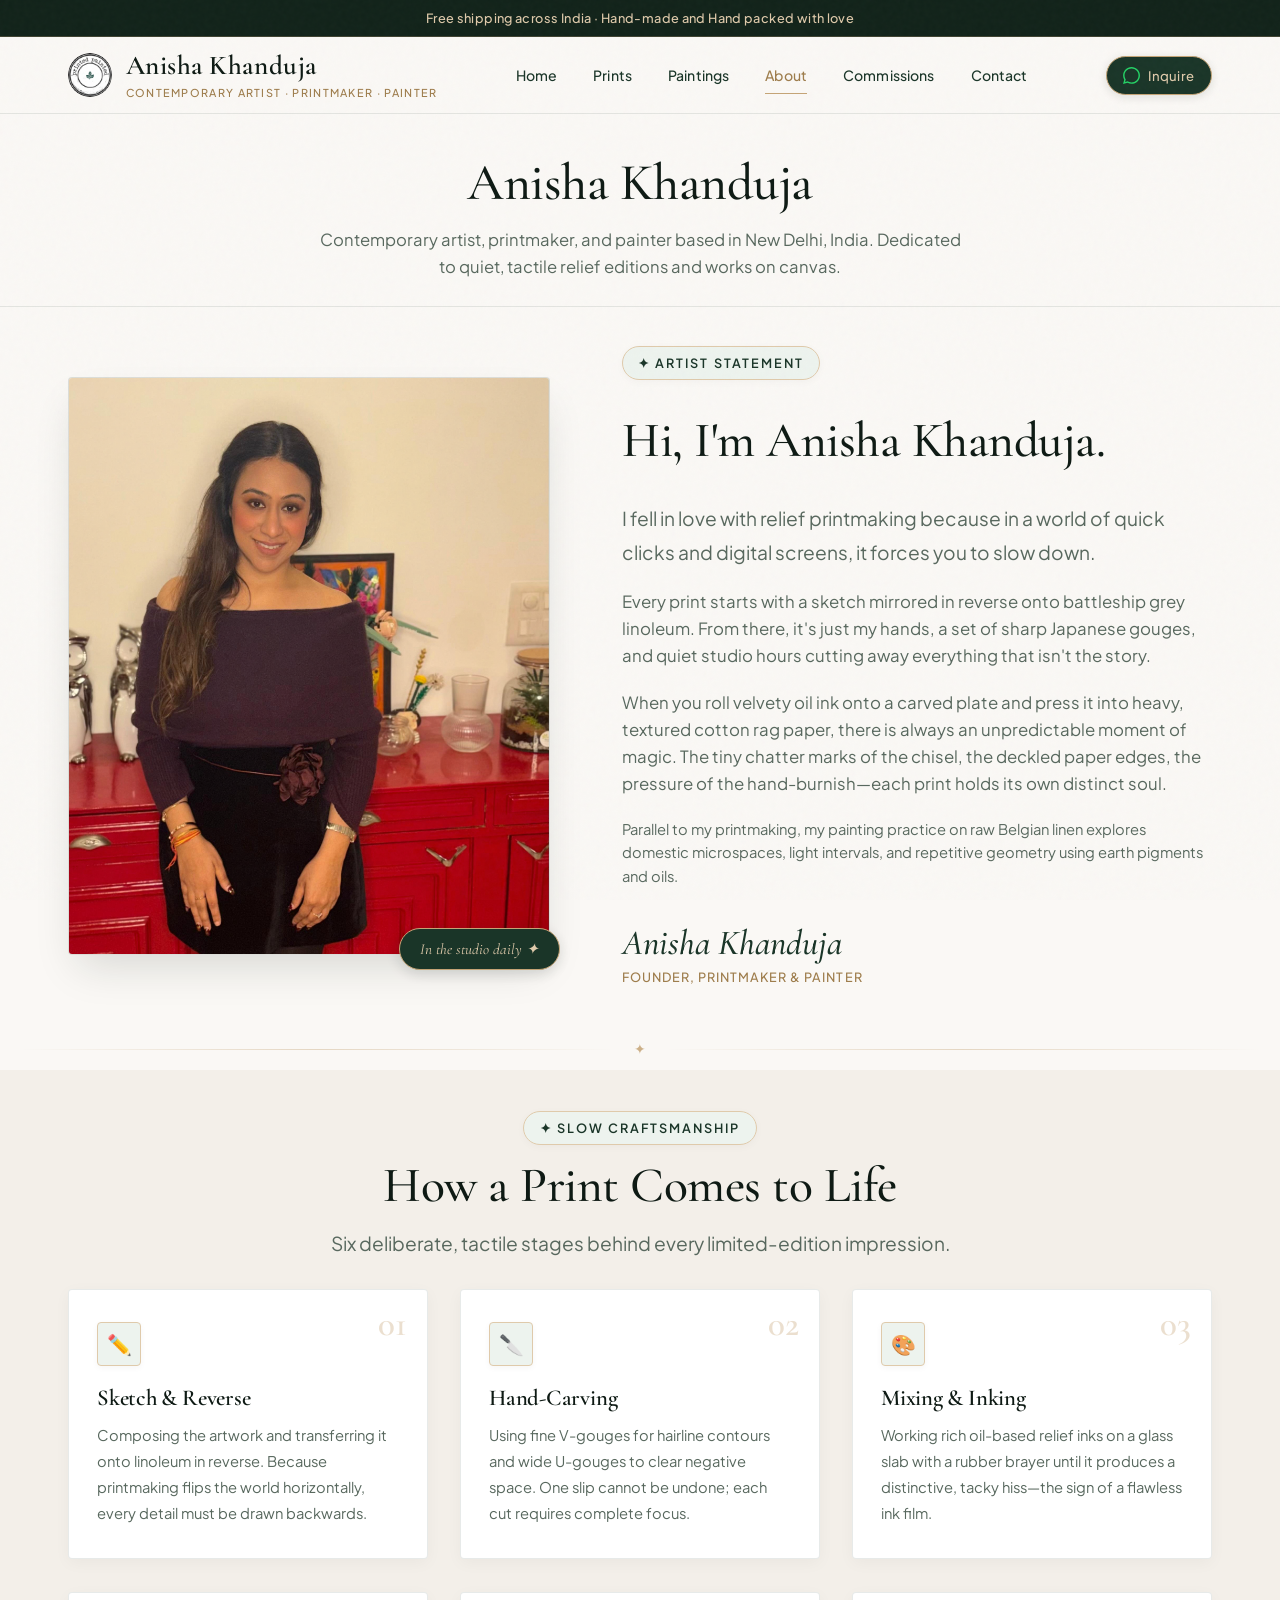
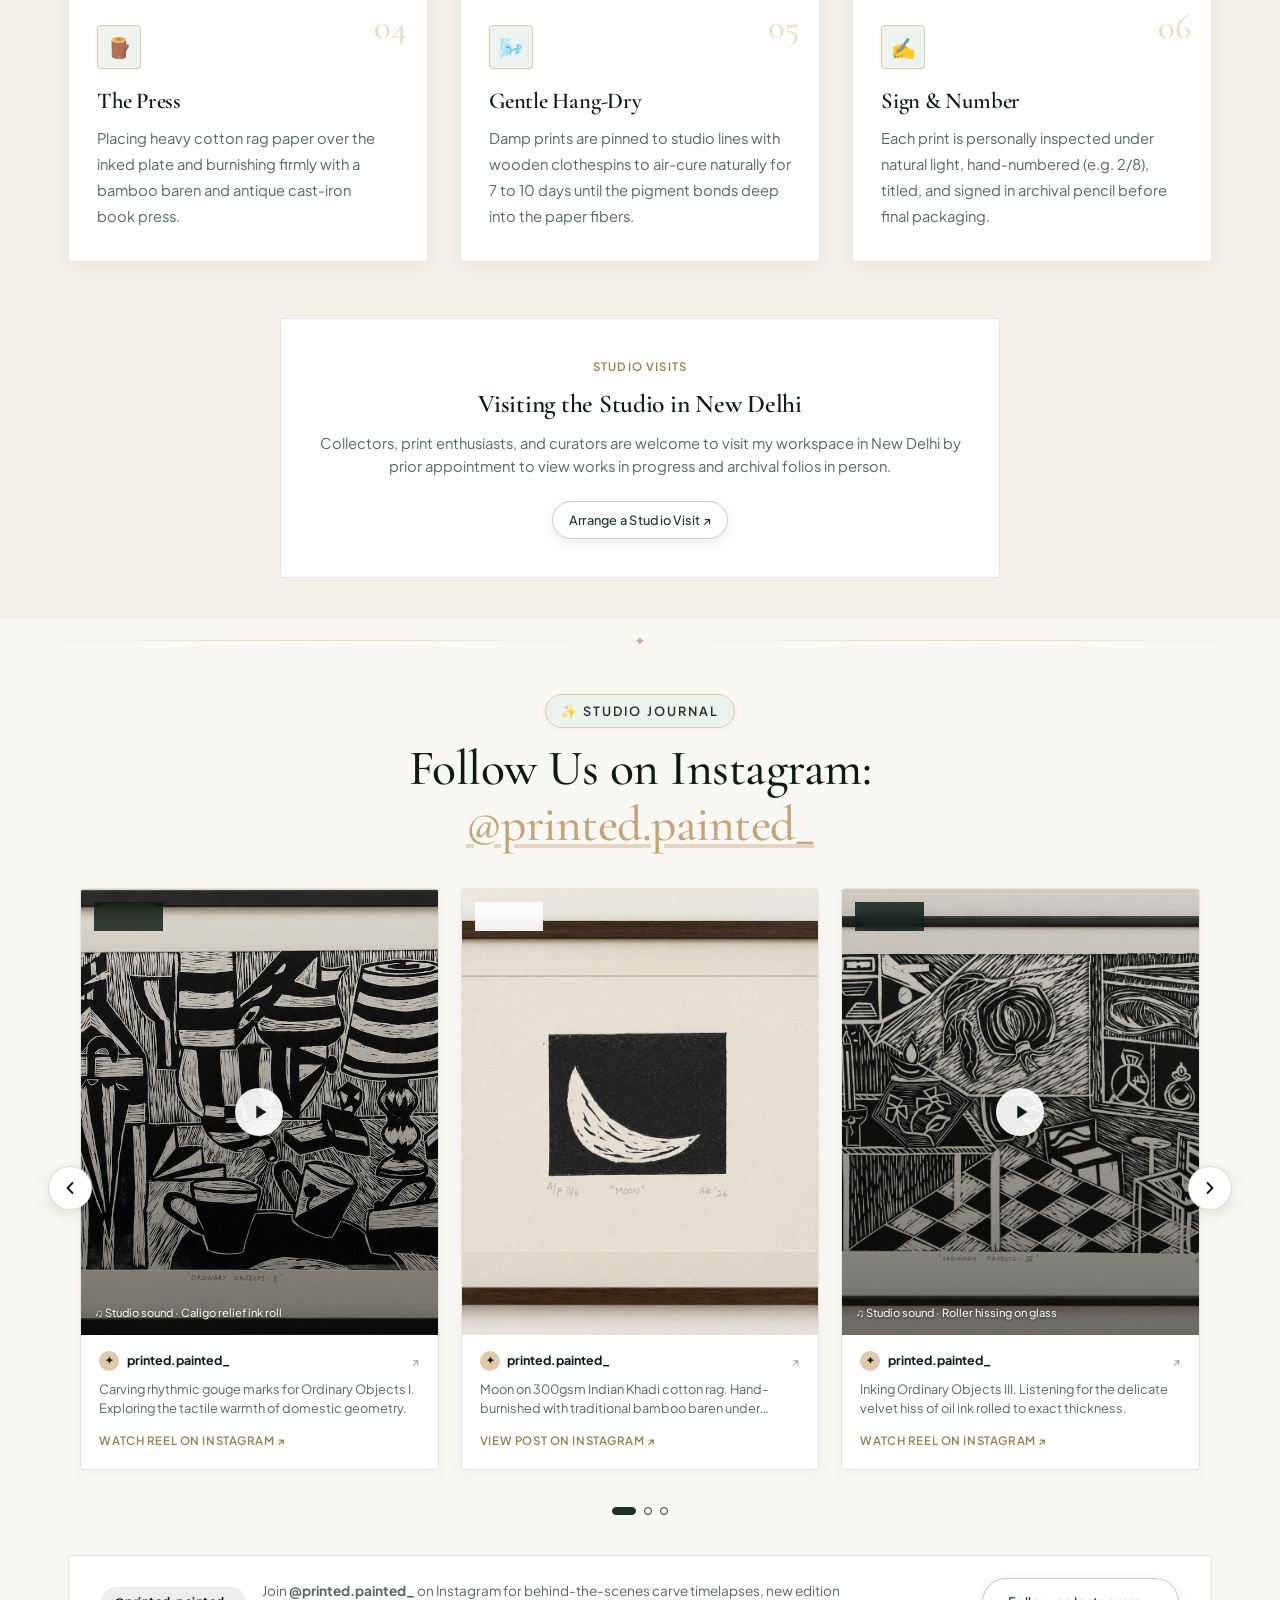
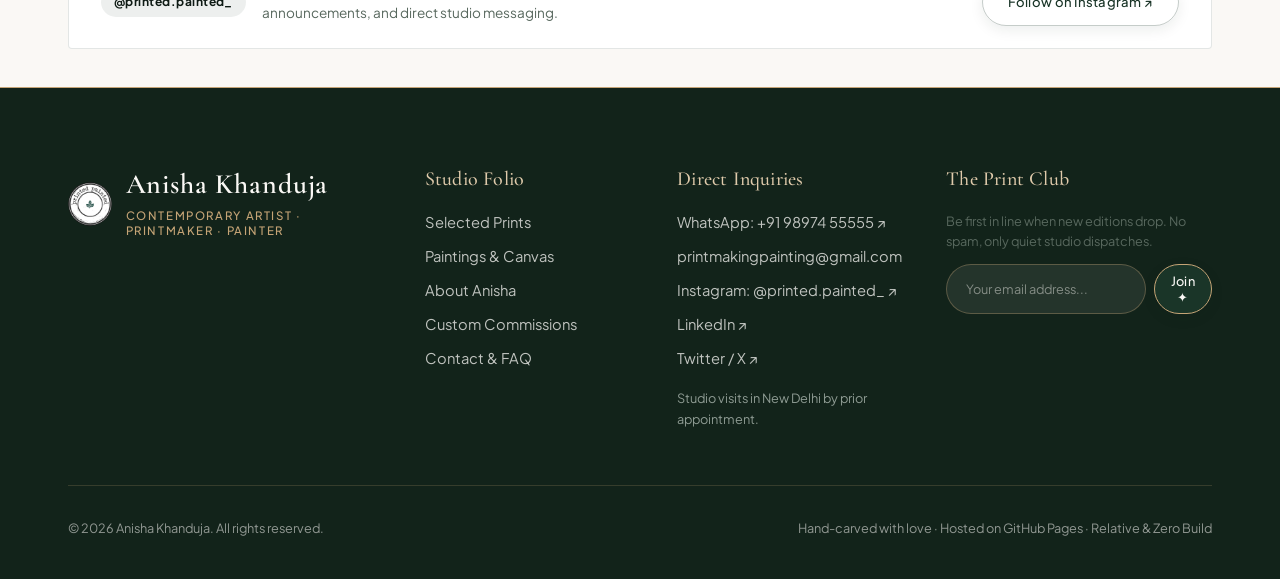
==== about/index.html @ de588b8d "Group HTML pages into directories with index.html for clean URLs" ====
<!DOCTYPE html>
<html lang="en">
<head>
  <meta charset="UTF-8">
  <meta name="viewport" content="width=device-width, initial-scale=1.0">
  <title>About Anisha Khanduja — Contemporary Artist · Printmaker · Painter</title>
  <meta name="description" content="Biography, craft philosophy, and step-by-step studio printmaking process of contemporary artist and printmaker Anisha Khanduja in New Delhi, India.">
  <meta name="author" content="Anisha Khanduja">
  <link rel="canonical" href="https://anishakhanduja.com/about/">

  <!-- Open Graph / Meta -->
  <meta property="og:type" content="website">
  <meta property="og:title" content="About Anisha Khanduja — Contemporary Artist · Printmaker · Painter">
  <meta property="og:description" content="Dedicated to quiet, tactile relief editions and works on canvas. Working with repetition, microspaces, and slow craft.">
  <meta property="og:image" content="../assets/img/studio/artist-anisha.svg">

  <!-- Favicon -->
  <link rel="icon" type="image/jpeg" href="../assets/img/branding/logo.png">

  <!-- Google Fonts: Cormorant Garamond & Plus Jakarta Sans -->
  <link rel="preconnect" href="https://fonts.googleapis.com">
  <link rel="preconnect" href="https://fonts.gstatic.com" crossorigin>
  <link href="https://fonts.googleapis.com/css2?family=Cormorant+Garamond:ital,wght@0,300;0,400;0,500;0,600;0,700;1,400;1,500;1,600&family=Plus+Jakarta+Sans:ital,wght@0,300;0,400;0,500;0,600;0,700;1,400&display=swap" rel="stylesheet">

  <!-- Stylesheets -->
  <link rel="stylesheet" href="../css/tokens.css">
  <link rel="stylesheet" href="../css/base.css">
  <link rel="stylesheet" href="../css/components.css">
  <link rel="stylesheet" href="../css/utilities.css">
</head>
<body>
  <!-- Atmospheric Film Grain Overlay -->
  <div class="film-grain" aria-hidden="true"></div>

  <!-- Announcement Bar -->
  <div class="announcement-bar" role="region" aria-label="Announcement">
    <div class="container announcement-inner">
      <span>Free shipping across India · Hand-made and Hand packed with love</span>
    </div>
  </div>

  <!-- Site Header -->
  <header class="site-header" id="header">
    <div class="container header-inner">
      <!-- Brand Wordmark -->
      <a href="../" class="brand" aria-label="Anisha Khanduja Studio Home">
        <img src="../assets/img/branding/logo.png" alt="Anisha Khanduja Logo" class="brand-logo-img">
        <div class="brand-text">
          <span class="brand-name">Anisha Khanduja</span>
          <span class="brand-tagline">Contemporary Artist · Printmaker · Painter</span>
        </div>
      </a>

      <!-- Desktop Navigation -->
      <nav class="site-nav" aria-label="Main Navigation">
        <a href="../" class="nav-link">Home</a>
        <a href="../prints/" class="nav-link">Prints</a>
        <a href="../paintings/" class="nav-link">Paintings</a>
        <a href="../about/" class="nav-link active">About</a>
        <a href="../commissions/" class="nav-link">Commissions</a>
        <a href="../contact/" class="nav-link">Contact</a>
      </nav>

      <!-- Header Actions (Inquire on WhatsApp & Mobile Menu) -->
      <div class="header-actions">
        <a href="https://wa.me/919897455555" class="header-wa-btn" target="_blank" rel="noopener" aria-label="Inquire on WhatsApp">
          <svg width="17" height="17" viewBox="0 0 24 24" fill="currentColor">
            <path d="M.057 24l1.687-6.163c-1.041-1.804-1.588-3.849-1.587-5.946.003-6.556 5.338-11.891 11.893-11.891 3.181.001 6.167 1.24 8.413 3.488 2.245 2.248 3.481 5.236 3.48 8.414-.003 6.557-5.338 11.892-11.893 11.892-1.99-.001-3.951-.5-5.688-1.448l-6.305 1.654zm6.597-3.807c1.676.995 3.276 1.591 5.392 1.592 5.448 0 9.886-4.434 9.889-9.885.002-5.462-4.415-9.89-9.881-9.892-5.452 0-9.887 4.434-9.889 9.884-.001 2.225.651 3.891 1.746 5.634l-.999 3.648 3.742-.981z"/>
          </svg>
          <span class="header-wa-text">Inquire</span>
        </a>

        <!-- Mobile Hamburger Button -->
        <button class="menu-toggle" id="menu-toggle-btn" aria-label="Toggle navigation menu" aria-expanded="false">
          <span></span>
          <span></span>
          <span></span>
        </button>
      </div>
    </div>
  </header>

  <!-- Mobile Navigation Overlay & Slide Panel -->
  <div class="mobile-nav-overlay" id="mobile-nav-overlay"></div>
  <aside class="mobile-nav-panel" id="mobile-nav-panel" aria-label="Mobile Navigation">
    <div class="mobile-nav-header">
      <div class="brand">
        <img src="../assets/img/branding/logo.png" alt="Anisha Khanduja Logo" class="brand-logo-img">
        <div class="brand-text">
          <span class="brand-name">Anisha Khanduja</span>
          <span class="brand-tagline">Contemporary Artist · Printmaker · Painter</span>
        </div>
      </div>
      <button class="modal-close-btn" id="mobile-nav-close" aria-label="Close menu">&times;</button>
    </div>
    <nav class="mobile-nav-links">
      <a href="../" class="mobile-nav-link">Home</a>
      <a href="../prints/" class="mobile-nav-link">Prints</a>
      <a href="../paintings/" class="mobile-nav-link">Paintings</a>
      <a href="../about/" class="mobile-nav-link active">About</a>
      <a href="../commissions/" class="mobile-nav-link">Commissions</a>
      <a href="../contact/" class="mobile-nav-link">Contact</a>
    </nav>
    <div class="mobile-nav-footer">
      <p style="font-size:var(--text-xs); color:var(--ink-muted); margin-bottom:1rem;">
        Questions for Anisha about studio work?
      </p>
      <a href="https://wa.me/919897455555" class="btn btn-whatsapp btn-full" target="_blank" rel="noopener">
        Chat on WhatsApp
      </a>
    </div>
  </aside>

  <!-- Main Page Content -->
  <main id="main-content">

    <!-- Subpage Chapter Header -->
    <section class="page-header-section">
      <div class="container">
        <h1 class="page-header-title">Anisha Khanduja</h1>
        <p class="page-header-subtitle">
          Contemporary artist, printmaker, and painter based in New Delhi, India. Dedicated to quiet, tactile relief editions and works on canvas.
        </p>
      </div>
    </section>

    <!-- Biography & Studio Section -->
    <section class="section about-section" id="bio" style="padding-top: clamp(1.5rem, 3vw, 2.5rem);">
      <div class="container about-grid">
        <!-- Artist Photo / Portrait -->
        <div class="about-image-wrap reveal-on-scroll">
          <div class="about-frame">
            <img src="../assets/img/studio/anisha-khanduja.jpg" alt="Anisha Khanduja in her printmaking studio" width="500" height="600" fetchpriority="high" decoding="async" style="object-fit: cover; object-position: top center;">
          </div>
          <div class="about-sticker-note">
            <span>In the studio daily ✦</span>
          </div>
        </div>

        <!-- Story Content -->
        <div class="about-bio reveal-on-scroll stagger-2">
          <div class="eyebrow">✦ Artist Statement</div>
          <h2 class="section-title">Hi, I'm Anisha Khanduja.</h2>
          <p class="lead">
            I fell in love with relief printmaking because in a world of quick clicks and digital screens, it forces you to slow down.
          </p>
          <p>
            Every print starts with a sketch mirrored in reverse onto battleship grey linoleum. From there, it's just my hands, a set of sharp Japanese gouges, and quiet studio hours cutting away everything that isn't the story.
          </p>
          <p>
            When you roll velvety oil ink onto a carved plate and press it into heavy, textured cotton rag paper, there is always an unpredictable moment of magic. The tiny chatter marks of the chisel, the deckled paper edges, the pressure of the hand-burnish—each print holds its own distinct soul.
          </p>
          <p style="font-size: var(--text-sm); color: var(--text-muted);">
            Parallel to my printmaking, my painting practice on raw Belgian linen explores domestic microspaces, light intervals, and repetitive geometry using earth pigments and oils.
          </p>
          <div class="about-signature">
            <span class="signature-text">Anisha Khanduja</span>
            <span class="signature-role">Founder, Printmaker & Painter</span>
          </div>
        </div>
      </div>
    </section>

    <!-- Gallery Architectural Divider -->
    <div class="gallery-divider" aria-hidden="true">
      <span class="divider-diamond">✦</span>
    </div>

    <!-- The Process: How a Print Comes to Life -->
    <section class="section process-section" id="craft-process">
      <div class="container">
        <div class="section-header text-center reveal-on-scroll">
          <div class="eyebrow">✦ Slow Craftsmanship</div>
          <h2 class="section-title">How a Print Comes to Life</h2>
          <p class="section-subtitle">
            Six deliberate, tactile stages behind every limited-edition impression.
          </p>
        </div>

        <div class="process-grid">
          <!-- Step 1 -->
          <div class="process-card reveal-on-scroll stagger-1">
            <span class="process-step-num">01</span>
            <div class="process-badge">✏️</div>
            <h3 class="process-card-title">Sketch & Reverse</h3>
            <p class="process-card-desc">
              Composing the artwork and transferring it onto linoleum in reverse. Because printmaking flips the world horizontally, every detail must be drawn backwards.
            </p>
          </div>

          <!-- Step 2 -->
          <div class="process-card reveal-on-scroll stagger-2">
            <span class="process-step-num">02</span>
            <div class="process-badge">🔪</div>
            <h3 class="process-card-title">Hand-Carving</h3>
            <p class="process-card-desc">
              Using fine V-gouges for hairline contours and wide U-gouges to clear negative space. One slip cannot be undone; each cut requires complete focus.
            </p>
          </div>

          <!-- Step 3 -->
          <div class="process-card reveal-on-scroll stagger-3">
            <span class="process-step-num">03</span>
            <div class="process-badge">🎨</div>
            <h3 class="process-card-title">Mixing & Inking</h3>
            <p class="process-card-desc">
              Working rich oil-based relief inks on a glass slab with a rubber brayer until it produces a distinctive, tacky hiss—the sign of a flawless ink film.
            </p>
          </div>

          <!-- Step 4 -->
          <div class="process-card reveal-on-scroll stagger-4">
            <span class="process-step-num">04</span>
            <div class="process-badge">🪵</div>
            <h3 class="process-card-title">The Press</h3>
            <p class="process-card-desc">
              Placing heavy cotton rag paper over the inked plate and burnishing firmly with a bamboo baren and antique cast-iron book press.
            </p>
          </div>

          <!-- Step 5 -->
          <div class="process-card reveal-on-scroll stagger-5">
            <span class="process-step-num">05</span>
            <div class="process-badge">🌬️</div>
            <h3 class="process-card-title">Gentle Hang-Dry</h3>
            <p class="process-card-desc">
              Damp prints are pinned to studio lines with wooden clothespins to air-cure naturally for 7 to 10 days until the pigment bonds deep into the paper fibers.
            </p>
          </div>

          <!-- Step 6 -->
          <div class="process-card reveal-on-scroll stagger-6">
            <span class="process-step-num">06</span>
            <div class="process-badge">✍️</div>
            <h3 class="process-card-title">Sign & Number</h3>
            <p class="process-card-desc">
              Each print is personally inspected under natural light, hand-numbered (e.g. 2/8), titled, and signed in archival pencil before final packaging.
            </p>
          </div>
        </div>

        <!-- Studio Visit Note -->
        <div style="background: var(--surface-pure); border: 1px solid rgba(26, 53, 40, 0.12); border-radius: var(--radius-sm); padding: clamp(1.75rem, 3vw, 2.5rem); margin-top: 3.5rem; display: flex; flex-direction: column; align-items: center; text-align: center; gap: 0.85rem; max-width: 720px; margin-inline: auto;">
          <span style="font-family: var(--font-body); font-size: 0.72rem; font-weight: 600; letter-spacing: 0.1em; text-transform: uppercase; color: var(--gold-dark);">Studio Visits</span>
          <h3 style="font-family: var(--font-display); font-size: 1.6rem; font-weight: 600; color: var(--forest-ink); margin: 0;">Visiting the Studio in New Delhi</h3>
          <p style="font-size: var(--text-sm); line-height: 1.6; color: var(--text-muted); margin: 0;">
            Collectors, print enthusiasts, and curators are welcome to visit my workspace in New Delhi by prior appointment to view works in progress and archival folios in person.
          </p>
          <a href="../contact/" class="btn btn-secondary btn-sm" style="margin-top: 0.5rem;">
            Arrange a Studio Visit ↗
          </a>
        </div>

      </div>
    </section>

    <!-- Gallery Architectural Divider -->
    <div class="gallery-divider" aria-hidden="true">
      <span class="divider-diamond">✦</span>
    </div>

    <!-- ================================================================
         INSTAGRAM FEEDS & REELS SLIDESHOW
         ================================================================ -->
    <section class="section insta-strip-section" id="instagram">
      <div class="container">
        <div class="section-header text-center reveal-on-scroll">
          <div class="eyebrow">✨ Studio Journal</div>
          <h2 class="section-title">Follow Us on Instagram: <a href="https://www.instagram.com/printed.painted_/" target="_blank" rel="noopener" class="insta-title-link">@printed.painted_</a></h2>
        </div>

        <!-- Carousel Container -->
        <div class="insta-carousel-wrap reveal-on-scroll stagger-1" id="insta-carousel" aria-roledescription="carousel" aria-label="Instagram posts and reels">
          
          <!-- Prev / Next Controls -->
          <button class="insta-nav-btn insta-prev-btn" id="insta-prev-btn" aria-label="Previous Instagram slide" type="button">
            <svg width="20" height="20" viewBox="0 0 24 24" fill="none" stroke="currentColor" stroke-width="2.2" stroke-linecap="round" stroke-linejoin="round">
              <polyline points="15 18 9 12 15 6"></polyline>
            </svg>
          </button>
          
          <button class="insta-nav-btn insta-next-btn" id="insta-next-btn" aria-label="Next Instagram slide" type="button">
            <svg width="20" height="20" viewBox="0 0 24 24" fill="none" stroke="currentColor" stroke-width="2.2" stroke-linecap="round" stroke-linejoin="round">
              <polyline points="9 18 15 12 9 6"></polyline>
            </svg>
          </button>

          <!-- Slides Track Window -->
          <div class="insta-carousel-viewport" id="insta-viewport">
            <div class="insta-carousel-track" id="insta-track">
              <!-- Slide 1: Reel -->
              <div class="insta-slide" data-type="reel">
                <a href="https://www.instagram.com/printed.painted_/" target="_blank" rel="noopener" class="insta-slide-card" aria-label="Watch Carving Ordinary Objects I on Instagram Reel">
                  <div class="insta-slide-media">
                    <img src="../assets/img/prints/ordinary-objects-1.jpg" alt="Carving linocut block in studio" loading="lazy">
                    <span class="insta-badge insta-badge-reel">
                      <svg width="12" height="12" viewBox="0 0 24 24" fill="currentColor"><polygon points="5 3 19 12 5 21 5 3"/></svg>
                      Reel
                    </span>
                    <div class="insta-reel-play-overlay">
                      <div class="insta-play-icon">
                        <svg width="22" height="22" viewBox="0 0 24 24" fill="currentColor"><polygon points="8 5 19 12 8 19 8 5"/></svg>
                      </div>
                      <span class="insta-audio-tag">♫ Studio sound · Caligo relief ink roll</span>
                    </div>
                  </div>
                  <div class="insta-slide-meta">
                    <div class="insta-account-row">
                      <span class="insta-avatar">✦</span>
                      <span class="insta-username">printed.painted_</span>
                      <span class="insta-icon-glyph">↗</span>
                    </div>
                    <p class="insta-caption">Carving rhythmic gouge marks for Ordinary Objects I. Exploring the tactile warmth of domestic geometry.</p>
                    <span class="insta-view-cta">Watch Reel on Instagram ↗</span>
                  </div>
                </a>
              </div>

              <!-- Slide 2: Post -->
              <div class="insta-slide" data-type="post">
                <a href="https://www.instagram.com/printed.painted_/" target="_blank" rel="noopener" class="insta-slide-card" aria-label="View Moon print on Khadi paper on Instagram">
                  <div class="insta-slide-media">
                    <img src="../assets/img/prints/moon.jpg" alt="Moon crescent print on handmade paper" loading="lazy">
                    <span class="insta-badge insta-badge-post">
                      ✦ Post
                    </span>
                  </div>
                  <div class="insta-slide-meta">
                    <div class="insta-account-row">
                      <span class="insta-avatar">✦</span>
                      <span class="insta-username">printed.painted_</span>
                      <span class="insta-icon-glyph">↗</span>
                    </div>
                    <p class="insta-caption">Moon on 300gsm Indian Khadi cotton rag. Hand-burnished with traditional bamboo baren under morning light.</p>
                    <span class="insta-view-cta">View Post on Instagram ↗</span>
                  </div>
                </a>
              </div>

              <!-- Slide 3: Reel -->
              <div class="insta-slide" data-type="reel">
                <a href="https://www.instagram.com/printed.painted_/" target="_blank" rel="noopener" class="insta-slide-card" aria-label="Watch Inking the Plate Reel on Instagram">
                  <div class="insta-slide-media">
                    <img src="../assets/img/prints/ordinary-objects-3.jpg" alt="Inking process of linocut edition" loading="lazy">
                    <span class="insta-badge insta-badge-reel">
                      <svg width="12" height="12" viewBox="0 0 24 24" fill="currentColor"><polygon points="5 3 19 12 5 21 5 3"/></svg>
                      Reel
                    </span>
                    <div class="insta-reel-play-overlay">
                      <div class="insta-play-icon">
                        <svg width="22" height="22" viewBox="0 0 24 24" fill="currentColor"><polygon points="8 5 19 12 8 19 8 5"/></svg>
                      </div>
                      <span class="insta-audio-tag">♫ Studio sound · Roller hissing on glass</span>
                    </div>
                  </div>
                  <div class="insta-slide-meta">
                    <div class="insta-account-row">
                      <span class="insta-avatar">✦</span>
                      <span class="insta-username">printed.painted_</span>
                      <span class="insta-icon-glyph">↗</span>
                    </div>
                    <p class="insta-caption">Inking Ordinary Objects III. Listening for the delicate velvet hiss of oil ink rolled to exact thickness.</p>
                    <span class="insta-view-cta">Watch Reel on Instagram ↗</span>
                  </div>
                </a>
              </div>

              <!-- Slide 4: Post -->
              <div class="insta-slide" data-type="post">
                <a href="https://www.instagram.com/printed.painted_/" target="_blank" rel="noopener" class="insta-slide-card" aria-label="View Shelter print diptych on Instagram">
                  <div class="insta-slide-media">
                    <img src="../assets/img/prints/shelter.jpg" alt="Shelter diptych print edition" loading="lazy">
                    <span class="insta-badge insta-badge-post">
                      ✦ Post
                    </span>
                  </div>
                  <div class="insta-slide-meta">
                    <div class="insta-account-row">
                      <span class="insta-avatar">✦</span>
                      <span class="insta-username">printed.painted_</span>
                      <span class="insta-icon-glyph">↗</span>
                    </div>
                    <p class="insta-caption">Shelter — a quiet diptych study in sanctuary. Protection, inner warmth, and tactile stillness.</p>
                    <span class="insta-view-cta">View Post on Instagram ↗</span>
                  </div>
                </a>
              </div>

              <!-- Slide 5: Reel -->
              <div class="insta-slide" data-type="reel">
                <a href="https://www.instagram.com/printed.painted_/" target="_blank" rel="noopener" class="insta-slide-card" aria-label="Watch Paper Reveal Pull Reel on Instagram">
                  <div class="insta-slide-media">
                    <img src="../assets/img/prints/ordinary-objects-1.jpg" alt="Slow paper peel reveal in print studio" loading="lazy">
                    <span class="insta-badge insta-badge-reel">
                      <svg width="12" height="12" viewBox="0 0 24 24" fill="currentColor"><polygon points="5 3 19 12 5 21 5 3"/></svg>
                      Reel
                    </span>
                    <div class="insta-reel-play-overlay">
                      <div class="insta-play-icon">
                        <svg width="22" height="22" viewBox="0 0 24 24" fill="currentColor"><polygon points="8 5 19 12 8 19 8 5"/></svg>
                      </div>
                      <span class="insta-audio-tag">♫ The reveal pull · Crisp paper sound</span>
                    </div>
                  </div>
                  <div class="insta-slide-meta">
                    <div class="insta-account-row">
                      <span class="insta-avatar">✦</span>
                      <span class="insta-username">printed.painted_</span>
                      <span class="insta-icon-glyph">↗</span>
                    </div>
                    <p class="insta-caption">The slow reveal: lifting Somerset Velvet cotton paper off the inked plate. Pure tactile satisfaction.</p>
                    <span class="insta-view-cta">Watch Reel on Instagram ↗</span>
                  </div>
                </a>
              </div>
            </div>
          </div>

          <!-- Pagination Dots -->
          <div class="insta-carousel-dots" id="insta-dots" aria-label="Slideshow indicators"></div>
          
        </div>

        <!-- Follow on Instagram Action Card -->
        <div class="insta-follow-card reveal-on-scroll stagger-2">
          <div class="insta-follow-content">
            <span class="insta-handle-pill">@printed.painted_</span>
            <p class="insta-follow-text">
              Join <strong>@printed.painted_</strong> on Instagram for behind-the-scenes carve timelapses, new edition announcements, and direct studio messaging.
            </p>
          </div>
          <a href="https://www.instagram.com/printed.painted_/" target="_blank" rel="noopener" class="btn btn-secondary insta-follow-btn">
            Follow on Instagram ↗
          </a>
        </div>

      </div>
    </section>

  </main>

  <!-- Site Footer -->
  <footer class="site-footer" id="contact">
    <div class="container">
      <div class="footer-grid">
        <!-- Col 1: Brand & Tagline -->
        <div class="footer-brand">
          <a href="../" class="brand">
            <img src="../assets/img/branding/logo.png" alt="Anisha Khanduja Logo" class="brand-logo-img">
            <div class="brand-text">
              <span class="brand-name">Anisha Khanduja</span>
              <span class="brand-tagline">Contemporary Artist · Printmaker · Painter</span>
            </div>
          </a>
        </div>

        <!-- Col 2: Navigation -->
        <div>
          <h4 class="footer-col-title">Studio Folio</h4>
          <div class="footer-links">
            <a href="../prints/">Selected Prints</a>
            <a href="../paintings/">Paintings & Canvas</a>
            <a href="../about/">About Anisha</a>
            <a href="../commissions/">Custom Commissions</a>
            <a href="../contact/">Contact & FAQ</a>
          </div>
        </div>

        <!-- Col 3: Direct Inquiries -->
        <div>
          <h4 class="footer-col-title">Direct Inquiries</h4>
          <div class="footer-links">
            <a href="https://wa.me/919897455555" target="_blank" rel="noopener">WhatsApp: +91 98974 55555 ↗</a>
            <a href="mailto:printmakingpainting@gmail.com">printmakingpainting@gmail.com</a>
            <a href="https://www.instagram.com/printed.painted_/" target="_blank" rel="noopener">Instagram: @printed.painted_ ↗</a>
            <a href="https://www.linkedin.com/in/dr-anisha-khanduja-98795b39?utm_source=share_via&utm_content=profile&utm_medium=member_android" target="_blank" rel="noopener">LinkedIn ↗</a>
            <a href="https://x.com/AnishaKhanduja?s=20" target="_blank" rel="noopener">Twitter / X ↗</a>
            <span style="font-size:var(--text-xs); color:var(--ink-muted); margin-top:0.5rem;">
              Studio visits in New Delhi by prior appointment.
            </span>
          </div>
        </div>

        <!-- Col 4: Newsletter -->
        <div>
          <h4 class="footer-col-title">The Print Club</h4>
          <p style="font-size:var(--text-xs); color:var(--ink-light); margin-bottom:0.5rem;">
            Be first in line when new editions drop. No spam, only quiet studio dispatches.
          </p>
          <form class="newsletter-form" id="newsletter-form" action="https://formsubmit.co/printmakingpainting@gmail.com" method="POST">
            <input type="hidden" name="_subject" value="New Print Club Subscriber — Anisha Khanduja Studio">
            <input type="hidden" name="_template" value="table">
            <input type="hidden" name="_captcha" value="false">
            <input type="email" name="email" class="newsletter-input" placeholder="Your email address..." required aria-label="Your email address">
            <button type="submit" class="btn btn-sm btn-primary">Join ✦</button>
          </form>
        </div>
      </div>

      <!-- Footer Bottom -->
      <div class="footer-bottom">
        <div>
          © <span id="copyright-year">2026</span> Anisha Khanduja. All rights reserved.
        </div>
        <div>
          Hand-carved with love · Hosted on GitHub Pages · Relative & Zero Build
        </div>
      </div>
    </div>
  </footer>



  <!-- Artwork Detail Modal (Lightbox) -->
  <div class="modal-overlay" id="artwork-modal-overlay" role="dialog" aria-modal="true" aria-label="Artwork Details">
    <div class="modal-dialog" id="artwork-modal-dialog"></div>
  </div>

  <!-- Scripts -->
  <script src="../assets/data/products.js"></script>
  <script src="../js/cart.js"></script>
  <script src="../js/ui.js"></script>
  <script src="../js/main.js"></script>
</body>
</html>
---- css/tokens.css ----
/**
 * ====================================================================
 * Anisha Khanduja Studio - Design Tokens (tokens.css)
 * ====================================================================
 * Brand: Anisha Khanduja | Original, Handcrafted Linocuts
 * Feel: High-End Fine Art Atelier & Prestige Gallery.
 * Palette: Heritage Dark Forest Green + Warm Champagne Gold + Archival Ivory.
 * Typography: Cormorant Garamond (Classical Display) + Plus Jakarta Sans (Modernist Body).
 */

:root {
  /* --- LUXURY PALETTE --- */
  /* Primary Heritage Dark Forest Green */
  --forest-deep: #12231A;         /* Velvet midnight forest (footer, headers, deep contrast) */
  --forest-primary: #1A3528;      /* British racing / atelier green (primary brand shade) */
  --forest-mid: #264C39;          /* Deep forest midtone (hover states, focused outlines) */
  --forest-light: #3D6A53;        /* Muted botanical emerald (subtle badges, accents) */
  --forest-ink: #0E1A14;          /* High-contrast archival ink text (WCAG AAA compliant) */
  --forest-faint: rgba(26, 53, 40, 0.06); /* Soft green mist for card highlights */

  /* Complementary Warm Champagne Gold & Burnished Brass */
  --gold-primary: #C5A476;        /* Warm Champagne Gold (delicate borders, buttons, badge rings) */
  --gold-light: #DFCAAB;          /* Pale gold shimmer (subtle rules, button text on dark) */
  --gold-dark: #9E7D4C;           /* Burnished antique brass (high-contrast gold text) */
  --gold-tint: rgba(197, 164, 118, 0.12); /* Ambient gold aura */

  /* Archival Museum Paper & Gallery Surfaces */
  --surface-canvas: #FAF8F5;      /* Archival Somerset Cotton Ivory (body canvas background) */
  --surface-pure: #FFFFFF;        /* Pure museum mount-board white (artwork cards, modal surface) */
  --surface-subtle: #F3EFE9;      /* Warm stone / fine linen (secondary sections, panels) */
  --surface-sage: #EDF3EE;        /* Serene sage mist (filter chips, edition pills, progress meter) */
  --surface-warm: #F6F3ED;        /* Warm studio paper tone */

  /* Editorial Typography Tones */
  --text-primary: var(--forest-ink);
  --text-muted: #58685E;          /* Slate botanical grey for specs, descriptions, captions */
  --text-faint: #8E9B93;          /* Subtle silver-sage for copyright, secondary metadata */
  --text-inverse: #FAF8F5;        /* Warm ivory text on dark green surfaces */

  /* Status Accents */
  --accent-terracotta: #A84D38;   /* Tuscan terracotta (sold out notices, archive badges) */
  --moss: var(--forest-light);
  --ochre: var(--gold-primary);

  /* --- BACKWARD COMPATIBILITY ALIASES --- */
  --bg-cream: var(--surface-canvas);
  --ink: var(--forest-ink);
  --ink-light: var(--text-muted);
  --ink-muted: var(--text-faint);
  --ink-faint: var(--forest-faint);
  --blush: var(--surface-subtle);
  --butter: var(--surface-sage);
  --mint: var(--surface-sage);
  --lavender: var(--surface-subtle);
  --peach: var(--surface-subtle);
  --sky: var(--surface-sage);
  --terracotta: var(--accent-terracotta);

  /* --- TYPOGRAPHY (Google Fonts) --- */
  --font-display: 'Cormorant Garamond', Georgia, serif;
  --font-body: 'Plus Jakarta Sans', -apple-system, BlinkMacSystemFont, "Segoe UI", Roboto, sans-serif;
  --font-hand: 'Cormorant Garamond', Georgia, serif;

  /* Fluid typography scale via clamp() */
  --text-xs: clamp(0.72rem, 0.7rem + 0.12vw, 0.8rem);
  --text-sm: clamp(0.82rem, 0.8rem + 0.18vw, 0.92rem);
  --text-base: clamp(0.95rem, 0.92rem + 0.22vw, 1.05rem);
  --text-md: clamp(1.08rem, 1.02rem + 0.32vw, 1.2rem);
  --text-lg: clamp(1.22rem, 1.15rem + 0.45vw, 1.42rem);
  --text-xl: clamp(1.45rem, 1.32rem + 0.75vw, 1.75rem);
  --text-2xl: clamp(1.8rem, 1.55rem + 1.2vw, 2.25rem);
  --text-3xl: clamp(2.25rem, 1.9rem + 1.8vw, 3.1rem);
  --text-hero: clamp(2.6rem, 2.1rem + 2.8vw, 4.2rem);

  /* Line Heights */
  --leading-tight: 1.12;
  --leading-snug: 1.28;
  --leading-normal: 1.6;
  --leading-relaxed: 1.75;

  /* --- GALLERY ELEVATION & BORDERS --- */
  --border-hairline: 1px solid rgba(26, 53, 40, 0.10);
  --border-subtle: 1px solid rgba(26, 53, 40, 0.08);
  --border-gold: 1px solid var(--gold-primary);
  --border-gold-faint: 1px solid rgba(197, 164, 118, 0.35);
  --border-thick: 1.5px solid var(--forest-primary);
  --border-thin: 1px solid rgba(26, 53, 40, 0.15);
  --border-wobbly-line: 1px solid rgba(197, 164, 118, 0.4);

  /* Diffuse luxury gallery shadows */
  --shadow-sm: 0 2px 8px rgba(18, 35, 26, 0.04);
  --shadow-md: 0 4px 20px -2px rgba(18, 35, 26, 0.06), 0 2px 6px -1px rgba(18, 35, 26, 0.03);
  --shadow-lg: 0 12px 32px -4px rgba(18, 35, 26, 0.08), 0 4px 12px -2px rgba(18, 35, 26, 0.04);
  --shadow-hover: 0 16px 36px -4px rgba(18, 35, 26, 0.12), 0 4px 12px -2px rgba(18, 35, 26, 0.05);
  --shadow-active: 0 1px 3px rgba(18, 35, 26, 0.10);

  /* Clean architectural border radii */
  --radius-xs: 2px;
  --radius-sm: 4px;
  --radius-md: 8px;
  --radius-lg: 16px;
  --radius-pill: 9999px;
  --radius-wobbly: 4px;
  --radius-wobbly-alt: 4px;

  /* Layout and Spacing */
  --container-max: 1240px;
  --container-narrow: 840px;
  --header-height: 76px;
  --announcement-height: 38px;
  --nav-z: 1000;
  --drawer-z: 2000;
  --modal-z: 3000;

  /* Animations & Transitions */
  --ease-smooth: cubic-bezier(0.16, 1, 0.3, 1);
  --ease-bounce: cubic-bezier(0.34, 1.3, 0.64, 1);
  --transition-fast: 150ms var(--ease-smooth);
  --transition-normal: 250ms var(--ease-smooth);
  --transition-bounce: 350ms var(--ease-bounce);
}
---- css/base.css ----
/**
 * ====================================================================
 * Anisha Khanduja Studio - Base Styles (base.css)
 * ====================================================================
 * Global resets, luxury typography foundation, Somerset paper texture,
 * and architectural layout containers.
 */

*,
*::before,
*::after {
  box-sizing: border-box;
  margin: 0;
  padding: 0;
}

html {
  scroll-behavior: smooth;
  font-size: 16px;
  -webkit-text-size-adjust: 100%;
  overflow-x: hidden;
  width: 100%;
}

body {
  font-family: var(--font-body);
  font-size: var(--text-base);
  line-height: var(--leading-normal);
  color: var(--forest-ink);
  background-color: var(--surface-canvas);
  min-height: 100vh;
  position: relative;
  overflow-x: hidden;
  -webkit-font-smoothing: antialiased;
  -moz-osx-font-smoothing: grayscale;
}

/* Subtle museum cotton rag texture overlay */
body::before {
  content: "";
  position: fixed;
  inset: 0;
  width: 100%;
  height: 100%;
  pointer-events: none;
  z-index: 9999;
  opacity: 0.025;
  background-image: url("data:image/svg+xml,%3Csvg viewBox='0 0 200 200' xmlns='http://www.w3.org/2000/svg'%3E%3Cfilter id='noiseFilter'%3E%3CfeTurbulence type='fractalNoise' baseFrequency='0.85' numOctaves='3' stitchTiles='stitch'/%3E%3C/filter%3E%3Crect width='100%25' height='100%25' filter='url(%23noiseFilter)'/%3E%3C/svg%3E");
}

/* Accessible focus visible styling */
:focus-visible {
  outline: 2px solid var(--gold-primary);
  outline-offset: 3px;
  border-radius: var(--radius-xs);
}

/* Text Selection */
::selection {
  background-color: rgba(197, 164, 118, 0.25);
  color: var(--forest-deep);
}

/* Images & Media */
img,
svg,
video {
  display: block;
  max-width: 100%;
  height: auto;
}

/* Links & Buttons */
a {
  color: inherit;
  text-decoration: none;
  transition: color var(--transition-fast), border-color var(--transition-fast);
}

button {
  font-family: inherit;
  font-size: inherit;
  color: inherit;
  background: none;
  border: none;
  cursor: pointer;
  touch-action: manipulation;
}

input,
select,
textarea {
  font-family: inherit;
  font-size: inherit;
  color: var(--forest-ink);
}

ul,
ol {
  list-style: none;
}

/* --- TYPOGRAPHY BASE (High-End Gallery Editorial) --- */
h1, h2, h3, h4, h5, h6 {
  font-family: var(--font-display);
  font-weight: 500;
  line-height: var(--leading-tight);
  color: var(--forest-ink);
  letter-spacing: -0.01em;
  text-wrap: balance;
}

h1 {
  font-size: var(--text-hero);
  font-weight: 600;
  letter-spacing: -0.015em;
}

h2 {
  font-size: var(--text-3xl);
  font-weight: 500;
  letter-spacing: -0.01em;
}

h3 {
  font-size: var(--text-xl);
  font-weight: 500;
}

h4 {
  font-size: var(--text-lg);
  font-weight: 500;
}

p {
  color: var(--text-muted);
  line-height: var(--leading-normal);
  text-wrap: pretty;
}

p.lead {
  font-size: var(--text-md);
  color: var(--text-muted);
  line-height: var(--leading-relaxed);
  text-wrap: pretty;
}

/* Elegant editorial note accent in Cormorant Garamond italic */
.hand-note,
.commission-note {
  font-family: var(--font-display);
  font-style: italic;
  font-size: 1.15rem;
  font-weight: 400;
  color: var(--gold-dark);
  line-height: 1.3;
  display: inline-block;
  letter-spacing: 0.02em;
}

.hand-note-alt {
  font-family: var(--font-display);
  font-style: italic;
  font-size: 1.1rem;
  font-weight: 400;
  color: var(--gold-primary);
  display: inline-block;
}

/* Eyebrow badge over section titles */
.eyebrow {
  display: inline-flex;
  align-items: center;
  gap: 0.5rem;
  font-family: var(--font-body);
  font-size: var(--text-xs);
  font-weight: 600;
  letter-spacing: 0.16em;
  text-transform: uppercase;
  color: var(--forest-primary);
  background-color: var(--surface-sage);
  border: 1px solid var(--gold-light);
  border-radius: var(--radius-pill);
  padding: 0.35rem 0.95rem;
  box-shadow: 0 2px 8px rgba(18, 35, 26, 0.03);
  margin-bottom: 0.85rem;
  width: fit-content;
}

/* --- LAYOUT CONTAINERS --- */
.container {
  width: 100%;
  max-width: var(--container-max);
  margin-inline: auto;
  padding-inline: clamp(1.25rem, 5vw, 3rem);
}

.container-narrow {
  width: 100%;
  max-width: var(--container-narrow);
  margin-inline: auto;
  padding-inline: clamp(1.25rem, 5vw, 2.5rem);
}

section[id] {
  scroll-margin-top: calc(var(--header-height) + var(--announcement-height) + 14px);
}

.section {
  padding-block: clamp(1.75rem, 3.2vw, 3rem);
  position: relative;
}

.section-header {
  margin-bottom: clamp(1.25rem, 2.2vw, 2rem);
  max-width: 680px;
}

.section-header.text-center {
  margin-inline: auto;
  text-align: center;
}

.section-header .eyebrow {
  margin-inline: auto;
}

.section-title {
  margin-bottom: 0.85rem;
  text-wrap: balance;
}

.section-subtitle {
  font-size: var(--text-md);
  color: var(--text-muted);
  text-wrap: pretty;
  max-width: 640px;
  margin-inline: auto;
  line-height: var(--leading-relaxed);
}

/* Architectural Gallery Divider */
.gallery-divider {
  display: flex;
  align-items: center;
  justify-content: center;
  width: 100%;
  max-width: var(--container-max);
  margin: 0 auto;
  padding-block: clamp(0.4rem, 0.8vw, 0.75rem);
  position: relative;
}

.gallery-divider::before,
.gallery-divider::after {
  content: "";
  flex: 1;
  height: 1px;
  background: linear-gradient(90deg, transparent, rgba(197, 164, 118, 0.4), transparent);
}

.divider-diamond {
  color: var(--gold-primary);
  font-size: 0.85rem;
  padding-inline: 1.25rem;
  opacity: 0.85;
  user-select: none;
}

/* Hide legacy wavy divider */
.wobbly-divider {
  display: none !important;
}

/* Screen reader only utility */
.sr-only {
  position: absolute;
  width: 1px;
  height: 1px;
  padding: 0;
  margin: -1px;
  overflow: hidden;
  clip: rect(0, 0, 0, 0);
  white-space: nowrap;
  border-width: 0;
}
---- css/components.css ----
/**
 * ====================================================================
 * Anisha Khanduja Studio - Components (components.css)
 * ====================================================================
 * Header, Hero, Buttons, Badges, Cards, Filters, Carve/Print Reveal,
 * Drawer, Lightbox Modal, Process, Accordion, and Marquee.
 */

/* ====================================================================
   1. ANNOUNCEMENT BAR & HEADER
   ==================================================================== */
.announcement-bar {
  background-color: var(--forest-deep);
  color: var(--gold-light);
  font-size: var(--text-xs);
  font-weight: 500;
  text-align: center;
  padding: 0.5rem 1rem;
  border-bottom: 1px solid rgba(197, 164, 118, 0.25);
  position: relative;
  z-index: calc(var(--nav-z) + 1);
  letter-spacing: 0.03em;
  text-transform: none;
}

.announcement-bar a {
  text-decoration: underline;
  text-underline-offset: 3px;
  color: var(--gold-primary);
}

.site-header {
  position: sticky;
  top: 0;
  z-index: var(--nav-z);
  background-color: rgba(250, 248, 245, 0.96);
  backdrop-filter: blur(10px);
  -webkit-backdrop-filter: blur(10px);
  border-bottom: 1px solid rgba(26, 53, 40, 0.10);
  transition: all var(--transition-normal);
}

.site-header.scrolled {
  box-shadow: 0 4px 20px rgba(18, 35, 26, 0.06);
  background-color: rgba(250, 248, 245, 0.98);
}

.header-inner {
  display: flex;
  align-items: center;
  justify-content: space-between;
  height: var(--header-height);
  gap: 1rem;
}

/* Brand Wordmark & Logo */
.brand {
  display: flex;
  align-items: center;
  gap: 0.85rem;
  text-decoration: none;
  line-height: 1;
}

.brand-logo-img {
  width: 44px;
  height: 44px;
  border-radius: 50%;
  object-fit: contain;
  flex-shrink: 0;
  transition: transform var(--transition-fast);
  background-color: transparent;
  display: block;
}

.brand:hover .brand-logo-img {
  transform: scale(1.05);
}

.brand-text {
  display: flex;
  flex-direction: column;
  gap: 0.35rem; /* Generous, airy breathing room so it never looks cluttered */
  justify-content: center;
}

.brand-name {
  font-family: var(--font-display);
  font-size: clamp(1.25rem, 1.1rem + 0.75vw, 1.75rem);
  font-weight: 600;
  line-height: 1.15;
  color: var(--forest-ink);
  letter-spacing: 0.02em;
  text-transform: none; /* Elegant Serif Title Case: Anisha Khanduja */
}

.brand-tagline {
  font-family: var(--font-body);
  font-size: 0.68rem;
  font-weight: 500;
  color: var(--gold-dark);
  margin-top: 0;
  letter-spacing: 0.12em;
  text-transform: uppercase; /* Small understated kicker */
  line-height: 1.35;
}

/* Nav Links */
.site-nav {
  display: flex;
  align-items: center;
  gap: 2rem;
}

.nav-link {
  font-family: var(--font-body);
  font-size: 0.88rem;
  font-weight: 500;
  letter-spacing: 0.01em;
  text-transform: none; /* Clean understated sans-serif */
  color: var(--forest-primary);
  position: relative;
  padding-block: 0.35rem;
  transition: color var(--transition-fast);
}

.nav-link::after {
  content: "";
  position: absolute;
  bottom: -2px;
  left: 0;
  width: 0;
  height: 1.5px;
  background-color: var(--gold-primary);
  transition: width var(--transition-normal);
}

.nav-link:hover,
.nav-link.active {
  color: var(--gold-dark);
}

.nav-link:hover::after,
.nav-link.active::after {
  width: 100%;
}

/* Header Actions */
.header-actions {
  display: flex;
  align-items: center;
  gap: 0.85rem;
}

/* Cart Button in Header */
.cart-trigger {
  display: inline-flex;
  align-items: center;
  gap: 0.55rem;
  padding: 0.55rem 1.15rem;
  background-color: var(--forest-primary);
  color: var(--gold-light);
  border: 1px solid var(--gold-primary);
  border-radius: var(--radius-pill);
  box-shadow: 0 2px 10px rgba(18, 35, 26, 0.12);
  font-weight: 500;
  font-size: 0.82rem;
  letter-spacing: 0.02em;
  text-transform: none; /* Clean understated natural case: Cart */
  transition: all var(--transition-fast);
  position: relative;
}

.cart-trigger:hover {
  transform: translateY(-1px);
  box-shadow: 0 4px 14px rgba(18, 35, 26, 0.18);
  background-color: var(--forest-mid);
  border-color: var(--gold-light);
}

.cart-trigger:active {
  transform: translateY(1px);
}

/* WhatsApp Studio Inquiry Button in Header */
.header-wa-btn {
  display: inline-flex;
  align-items: center;
  gap: 0.5rem;
  padding: 0.52rem 1.05rem;
  background-color: var(--forest-primary);
  color: var(--gold-light);
  border: 1px solid var(--gold-primary);
  border-radius: var(--radius-pill);
  box-shadow: 0 2px 10px rgba(18, 35, 26, 0.12);
  font-family: var(--font-body);
  font-weight: 500;
  font-size: 0.82rem;
  letter-spacing: 0.02em;
  text-decoration: none;
  transition: all var(--transition-fast);
}

.header-wa-btn svg {
  color: #25d366;
  flex-shrink: 0;
}

.header-wa-btn:hover {
  transform: translateY(-1px);
  box-shadow: 0 4px 14px rgba(18, 35, 26, 0.18);
  background-color: var(--forest-mid);
  border-color: var(--gold-light);
  color: #ffffff;
}

.header-wa-btn:active {
  transform: translateY(1px);
}

.cart-count {
  display: inline-flex;
  align-items: center;
  justify-content: center;
  min-width: 22px;
  height: 22px;
  padding-inline: 4px;
  background-color: var(--gold-primary);
  color: var(--forest-deep);
  font-size: 0.75rem;
  font-weight: 700;
  border-radius: var(--radius-pill);
  transition: transform var(--transition-bounce);
}

.cart-count.bump {
  animation: cartBump 0.4s var(--ease-bounce);
}

@keyframes cartBump {
  0% { transform: scale(1); }
  50% { transform: scale(1.45) rotate(-8deg); }
  100% { transform: scale(1); }
}

/* Mobile Nav Toggle */
.menu-toggle {
  display: none;
  width: 44px;
  height: 44px;
  border: var(--border-thick);
  border-radius: var(--radius-sm);
  background-color: var(--surface-pure);
  box-shadow: var(--shadow-sm);
  flex-direction: column;
  align-items: center;
  justify-content: center;
  gap: 5px;
  cursor: pointer;
  z-index: calc(var(--nav-z) + 10);
}

.menu-toggle span {
  display: block;
  width: 22px;
  height: 2.5px;
  background-color: var(--ink);
  border-radius: 2px;
  transition: all var(--transition-normal);
}

.menu-toggle.active span:nth-child(1) {
  transform: translateY(7.5px) rotate(45deg);
}

.menu-toggle.active span:nth-child(2) {
  opacity: 0;
}

.menu-toggle.active span:nth-child(3) {
  transform: translateY(-7.5px) rotate(-45deg);
}

/* Mobile Nav Drawer Overlay */
.mobile-nav-overlay {
  display: none;
  position: fixed;
  inset: 0;
  background-color: rgba(43, 37, 48, 0.4);
  z-index: var(--drawer-z);
  opacity: 0;
  pointer-events: none;
  transition: opacity var(--transition-normal);
}

.mobile-nav-overlay.open {
  display: block;
  opacity: 1;
  pointer-events: auto;
}

.mobile-nav-panel {
  position: fixed;
  top: 0;
  right: 0;
  width: 85%;
  max-width: 380px;
  height: 100vh;
  height: 100dvh;
  max-height: 100dvh;
  background-color: var(--bg-cream);
  border-left: var(--border-thick);
  box-shadow: -8px 0 24px rgba(43, 37, 48, 0.15);
  z-index: calc(var(--drawer-z) + 1);
  transform: translateX(100%);
  visibility: hidden;
  pointer-events: none;
  transition: transform var(--transition-smooth), visibility var(--transition-smooth);
  display: flex;
  flex-direction: column;
  padding: 2rem 1.5rem;
  padding-bottom: calc(2rem + env(safe-area-inset-bottom, 0px));
  overflow-y: auto;
  overscroll-behavior: contain;
}

.mobile-nav-panel.open {
  transform: translateX(0);
  visibility: visible;
  pointer-events: auto;
}

.mobile-nav-header {
  display: flex;
  align-items: center;
  justify-content: space-between;
  margin-bottom: 2.5rem;
  padding-bottom: 1rem;
  border-bottom: var(--border-wobbly-line);
}

.mobile-nav-links {
  display: flex;
  flex-direction: column;
  gap: 1.25rem;
}

.mobile-nav-links a {
  font-family: var(--font-body);
  font-size: 1.15rem;
  font-weight: 500;
  color: var(--forest-ink);
  letter-spacing: 0.01em;
  text-transform: none;
  display: inline-block;
  transition: transform var(--transition-fast), color var(--transition-fast);
}

.mobile-nav-links a:hover,
.mobile-nav-links a:active,
.mobile-nav-links a.active {
  transform: translateX(6px);
  color: var(--gold-dark);
}

.mobile-nav-links a.active {
  font-weight: 600;
  position: relative;
}

.mobile-nav-links a.active::before {
  content: "✦ ";
  color: var(--gold-primary);
  font-size: 0.85em;
}

.mobile-nav-footer {
  margin-top: auto;
  padding-top: 2rem;
  border-top: var(--border-thin);
}


/* ====================================================================
   2. BUTTONS & STAMP-PRESS MICRO-INTERACTIONS
   ==================================================================== */
.btn {
  display: inline-flex;
  align-items: center;
  justify-content: center;
  gap: 0.5rem;
  font-family: var(--font-body);
  font-size: 0.86rem;
  font-weight: 500;
  letter-spacing: 0.02em;
  text-transform: none; /* Clean understated natural case */
  text-decoration: none;
  padding: 0.8rem 1.55rem;
  border: 1px solid transparent;
  border-radius: var(--radius-pill);
  box-shadow: 0 4px 14px rgba(18, 35, 26, 0.08);
  transition: transform var(--transition-fast), box-shadow var(--transition-fast), background-color var(--transition-fast), border-color var(--transition-fast);
  cursor: pointer;
  user-select: none;
  white-space: normal;
  text-align: center;
  max-width: 100%;
}

.btn:hover {
  transform: translateY(-2px);
  box-shadow: 0 8px 22px rgba(18, 35, 26, 0.14);
}

.btn:active {
  transform: translateY(1px);
  box-shadow: 0 2px 6px rgba(18, 35, 26, 0.08);
}

.btn-primary {
  background-color: var(--forest-primary);
  color: var(--text-inverse);
  border-color: var(--gold-primary);
}

.btn-primary:hover {
  background-color: var(--forest-mid);
  border-color: var(--gold-light);
  color: #ffffff;
}

.btn-secondary {
  background-color: transparent;
  color: var(--forest-primary);
  border: 1px solid rgba(26, 53, 40, 0.25);
}

.btn-secondary:hover {
  background-color: var(--surface-sage);
  border-color: var(--forest-primary);
  color: var(--forest-deep);
}

.btn-blush {
  background-color: var(--surface-subtle);
  color: var(--forest-primary);
  border: 1px solid rgba(26, 53, 40, 0.15);
}

.btn-blush:hover {
  background-color: var(--surface-sage);
  border-color: var(--gold-primary);
}

.btn-mint {
  background-color: var(--surface-sage);
  color: var(--forest-primary);
  border: 1px solid rgba(26, 53, 40, 0.15);
}

.btn-lavender {
  background-color: var(--surface-subtle);
  color: var(--forest-primary);
  border: 1px solid rgba(26, 53, 40, 0.15);
}

.btn-ink {
  background-color: var(--forest-deep);
  color: var(--gold-light);
  border: 1px solid var(--gold-primary);
  box-shadow: 0 4px 14px rgba(18, 35, 26, 0.18);
}

.btn-ink:hover {
  background-color: var(--forest-mid);
  border-color: var(--gold-light);
  box-shadow: 0 8px 22px rgba(18, 35, 26, 0.25);
}

.btn-whatsapp {
  background-color: #173824;
  color: #E4F5EB;
  border: 1px solid #2B6B46;
  box-shadow: 0 4px 14px rgba(23, 56, 36, 0.15);
}

.btn-whatsapp:hover {
  background-color: #1F4C31;
  border-color: #388456;
  color: #ffffff;
}

.btn-sm {
  padding: 0.5rem 1rem;
  font-size: var(--text-xs);
}

.btn-lg {
  padding: 1rem 2rem;
  font-size: var(--text-base);
}

.btn-full {
  width: 100%;
}


/* ====================================================================
   3. STICKER BADGES
   ==================================================================== */
.sticker {
  display: inline-flex;
  align-items: center;
  justify-content: center;
  gap: 0.35rem;
  font-family: var(--font-body);
  font-size: 0.68rem;
  font-weight: 600;
  text-transform: uppercase;
  letter-spacing: 0.12em;
  padding: 0.32rem 0.75rem;
  border: 1px solid rgba(26, 53, 40, 0.12);
  border-radius: var(--radius-pill);
  box-shadow: 0 2px 6px rgba(18, 35, 26, 0.04);
  white-space: nowrap;
  user-select: none;
}

.sticker-rotate-left,
.sticker-rotate-right,
.sticker-rotate-alt {
  transform: none;
}

.sticker-edition {
  background-color: var(--surface-sage);
  color: var(--forest-primary);
  border-color: rgba(26, 53, 40, 0.15);
}

.sticker-limited {
  background-color: var(--forest-primary);
  color: var(--gold-light);
  border-color: var(--gold-primary);
}

.sticker-new {
  background-color: var(--gold-tint);
  color: var(--gold-dark);
  border-color: var(--gold-primary);
}

.sticker-sold {
  background-color: rgba(168, 77, 56, 0.12);
  color: var(--accent-terracotta);
  border-color: rgba(168, 77, 56, 0.35);
}


/* ====================================================================
   4. HERO SECTION & CRAFT LOUPE INSPECTOR
   ==================================================================== */
.hero-section {
  padding-top: clamp(3rem, 6vw, 5.5rem);
  padding-bottom: clamp(3.5rem, 7vw, 6rem);
  position: relative;
  overflow: hidden;
}

.hero-grid {
  display: grid;
  grid-template-columns: 1.15fr 0.85fr;
  align-items: center;
  gap: clamp(2rem, 5vw, 4.5rem);
}

.hero-content {
  display: flex;
  flex-direction: column;
  align-items: flex-start;
}

.hero-eyebrow {
  margin-bottom: 1.25rem;
}

.hero-title {
  margin-bottom: 1.25rem;
  letter-spacing: -0.015em;
}

.hero-title em {
  font-style: italic;
  font-weight: 400;
  color: var(--gold-dark);
}

.hero-desc {
  font-size: var(--text-md);
  line-height: var(--leading-relaxed);
  color: var(--text-muted);
  margin-bottom: 2rem;
  max-width: 540px;
}

.hero-actions {
  display: flex;
  flex-wrap: wrap;
  align-items: center;
  gap: 1rem;
  margin-bottom: 2.5rem;
}

/* Hero Trust Strip */
.hero-trust-list {
  display: flex;
  flex-wrap: wrap;
  gap: 1.75rem;
  padding-top: 1.75rem;
  border-top: 1px solid rgba(26, 53, 40, 0.10);
}

.trust-item {
  display: flex;
  align-items: center;
  gap: 0.55rem;
  font-size: 0.78rem;
  font-weight: 600;
  letter-spacing: 0.04em;
  color: var(--text-muted);
}

.trust-item svg {
  color: var(--gold-primary);
  flex-shrink: 0;
}

/* ====================================================================
   4. EDITORIAL HERO: CONTEMPORARY ARTIST PORTFOLIO SPREAD
   ==================================================================== */
.hero-portfolio-section {
  padding-top: clamp(2rem, 3.5vw, 3.5rem);
  padding-bottom: clamp(3rem, 5vw, 4.5rem);
  background-color: var(--surface-canvas);
}

/* Folio Top Header Line */
.portfolio-folio-header {
  display: flex;
  align-items: center;
  justify-content: space-between;
  padding-bottom: 0.85rem;
  margin-bottom: 1.5rem;
  border-bottom: 1px solid rgba(26, 53, 40, 0.12);
  font-family: var(--font-body);
  font-size: 0.76rem;
  letter-spacing: 0.08em;
  color: var(--text-muted);
}

.portfolio-folio-header .folio-tag {
  font-weight: 600;
  color: var(--forest-primary);
  text-transform: uppercase;
}

.portfolio-folio-header .folio-sep {
  margin-inline: 0.5rem;
  color: var(--gold-primary);
}

.portfolio-folio-header .folio-series {
  color: var(--text-muted);
}

.portfolio-folio-header .folio-hint {
  font-size: 0.74rem;
  color: var(--gold-dark);
}

/* Full Horizontal Hero Artwork Presentation (Object 1 Covers Full Horizontal Width) */
.hero-portfolio-section {
  padding-top: 0;
  padding-bottom: clamp(1.25rem, 2vw, 1.85rem);
}

.hero-fullwidth-spread {
  position: relative;
  width: 100%;
  max-width: 100%;
  margin: 0;
  padding: 0;
  overflow: hidden;
}

.hero-artwork-stage {
  position: relative;
  width: 100%;
  max-width: 100%;
  margin: 0;
  background-color: var(--surface-canvas);
  overflow: hidden;
  cursor: crosshair;
  touch-action: pan-y;
  display: block;
  padding: 0;
}

.hero-artwork-mat {
  position: relative;
  width: 100%;
  display: block;
  margin: 0;
  padding: 0;
}

.hero-showcase-img {
  width: 100%;
  height: auto;
  aspect-ratio: 1086 / 841;
  object-fit: contain;
  object-position: center;
  display: block;
  margin: 0;
  padding: 0;
  box-shadow: none;
  transition: opacity 0.28s ease, transform 0.35s ease;
}
.hero-showcase-img.fade-out {
  opacity: 0;
  transform: scale(0.98);
}

/* Interactive Magnifier Loupe: Craft & Ink Texture Inspector */
.hero-loupe-lens {
  position: absolute;
  width: 160px;
  height: 160px;
  border-radius: 50%;
  border: 3px solid var(--gold-primary);
  box-shadow: 0 16px 40px rgba(18, 35, 26, 0.35), inset 0 0 16px rgba(197, 164, 118, 0.3);
  pointer-events: none;
  opacity: 0;
  transform: translate(-50%, -50%) scale(0.85);
  transition: opacity 0.2s ease, transform 0.2s ease;
  z-index: 10;
  background-repeat: no-repeat;
  background-color: #ffffff;
}

.hero-loupe-lens.active {
  opacity: 1;
  transform: translate(-50%, -50%) scale(1);
}

.hero-loupe-badge {
  position: absolute;
  bottom: 14px;
  left: 14px;
  background-color: var(--forest-deep);
  color: var(--gold-light);
  border: 1px solid var(--gold-primary);
  font-family: var(--font-body);
  font-size: 0.68rem;
  font-weight: 500;
  letter-spacing: 0.06em;
  text-transform: none;
  padding: 0.38rem 0.85rem;
  border-radius: var(--radius-pill);
  pointer-events: none;
  z-index: 5;
  box-shadow: 0 2px 8px rgba(18, 35, 26, 0.2);
}

/* Editorial Metadata & Intimate Statement Grid */
.hero-portfolio-meta-grid {
  display: grid;
  grid-template-columns: 1.15fr 0.85fr;
  gap: clamp(2rem, 4vw, 3.5rem);
  padding-block: 1.5rem 2rem;
  border-bottom: 1px solid rgba(26, 53, 40, 0.10);
  align-items: start;
}

.portfolio-meta-kicker {
  display: inline-block;
  font-family: var(--font-body);
  font-size: 0.72rem;
  font-weight: 600;
  letter-spacing: 0.12em;
  text-transform: uppercase;
  color: var(--gold-dark);
  margin-bottom: 0.75rem;
}

/* Column 1: Intimate Artist Statement */
.artist-intro-block {
  display: flex;
  flex-direction: column;
}

.artist-statement-text {
  font-family: var(--font-display);
  font-size: clamp(1.22rem, 1.1rem + 0.6vw, 1.55rem);
  font-weight: 400;
  line-height: 1.5;
  color: var(--forest-ink);
  margin-bottom: 0.85rem;
  letter-spacing: -0.01em;
}

.artist-statement-byline {
  font-family: var(--font-body);
  font-size: 0.82rem;
  font-weight: 500;
  color: var(--text-muted);
}

/* Column 2: Featured Plate Monograph Notes */
.featured-plate-details-block {
  display: flex;
  flex-direction: column;
  background-color: var(--surface-pure);
  border: 1px solid rgba(26, 53, 40, 0.10);
  border-radius: var(--radius-xs);
  padding: clamp(1.25rem, 2vw, 1.75rem);
  box-shadow: 0 4px 18px rgba(18, 35, 26, 0.04);
}

.plate-details-header {
  display: flex;
  align-items: baseline;
  justify-content: space-between;
  gap: 0.75rem;
}

.hero-plate-title {
  font-family: var(--font-display);
  font-size: clamp(1.35rem, 1.25rem + 0.4vw, 1.65rem);
  font-weight: 600;
  color: var(--forest-ink);
  margin-bottom: 0.35rem;
  letter-spacing: -0.01em;
}

.hero-plate-medium {
  font-family: var(--font-body);
  font-size: 0.82rem;
  color: var(--text-muted);
  line-height: 1.45;
  margin-bottom: 0.35rem;
}

.hero-plate-dimensions {
  font-family: var(--font-body);
  font-size: 0.78rem;
  color: var(--text-faint);
  margin-bottom: 1.15rem;
}

.hero-plate-price {
  font-family: var(--font-display);
  font-size: 1.12rem;
  font-style: italic;
  font-weight: 500;
  color: var(--gold-dark);
  letter-spacing: 0.02em;
}

.hero-plate-actions {
  display: flex;
  align-items: center;
  gap: 0.65rem;
  flex-wrap: wrap;
}

/* Portfolio Folio Plate Switcher Tabs */
.portfolio-folio-tabs {
  display: flex;
  gap: 0.5rem;
  margin-top: 1.5rem;
  width: 100%;
  max-width: 1120px;
  margin-inline: auto;
}

.portfolio-folio-tabs .showcase-pill {
  flex: 1;
  padding: 0.65rem 0.85rem;
  background-color: var(--surface-pure);
  border: 1px solid rgba(26, 53, 40, 0.12);
  border-radius: var(--radius-xs);
  cursor: pointer;
  transition: all var(--transition-fast);
  display: flex;
  align-items: center;
  justify-content: center;
  gap: 0.45rem;
}

.portfolio-folio-tabs .showcase-pill .pill-idx {
  font-family: var(--font-display);
  font-weight: 700;
  font-size: 0.86rem;
  color: var(--gold-dark);
}

.portfolio-folio-tabs .showcase-pill .pill-title {
  font-family: var(--font-body);
  font-size: 0.78rem;
  font-weight: 500;
  color: var(--forest-ink);
}

.portfolio-folio-tabs .showcase-pill:hover {
  background-color: var(--surface-sage);
  border-color: var(--gold-primary);
}

.portfolio-folio-tabs .showcase-pill.active {
  background-color: var(--forest-primary);
  border-color: var(--gold-primary);
}

.portfolio-folio-tabs .showcase-pill.active .pill-idx {
  color: var(--gold-light);
}

.portfolio-folio-tabs .showcase-pill.active .pill-title {
  color: var(--text-inverse);
}


/* ====================================================================
   5. MARQUEE STRIP
   ==================================================================== */
.marquee-wrapper {
  background-color: var(--forest-primary);
  border-block: 1px solid var(--gold-primary);
  overflow: hidden;
  user-select: none;
  padding-block: 0.85rem;
}

.marquee-content {
  display: flex;
  width: max-content;
  animation: marqueeScroll 32s linear infinite;
  gap: 2.5rem;
}

.marquee-item {
  display: inline-flex;
  align-items: center;
  gap: 1.5rem;
  font-family: var(--font-display);
  font-size: var(--text-lg);
  font-weight: 500;
  font-style: italic;
  color: var(--gold-light);
  text-transform: none;
  letter-spacing: 0.03em;
  white-space: nowrap;
}

.marquee-asterisk {
  color: var(--gold-primary);
  font-size: 1em;
}

@keyframes marqueeScroll {
  from {
    transform: translateX(0);
  }
  to {
    transform: translateX(-50%);
  }
}

.marquee-wrapper:hover .marquee-content {
  animation-play-state: paused;
}


/* ====================================================================
   7. SHOP / GALLERY & FILTER CONTROLS
   ==================================================================== */
.shop-section {
  position: relative;
}

/* Filter bar (Sticky on mobile) */
.shop-controls-bar {
  position: sticky;
  top: var(--header-height);
  z-index: 100;
  background-color: rgba(250, 248, 245, 0.96);
  backdrop-filter: blur(8px);
  -webkit-backdrop-filter: blur(8px);
  border-block: 1px solid rgba(26, 53, 40, 0.10);
  padding: 0.85rem 0;
  margin-bottom: 2.5rem;
}

.shop-controls-inner {
  display: flex;
  flex-wrap: wrap;
  align-items: center;
  justify-content: space-between;
  gap: 1rem;
}

.filter-chips-track {
  display: flex;
  align-items: center;
  gap: 0.5rem;
  overflow-x: auto;
  padding-block: 2px;
  -webkit-overflow-scrolling: touch;
  scrollbar-width: none;
}

.filter-chips-track::-webkit-scrollbar {
  display: none;
}

.filter-chip {
  padding: 0.45rem 1.15rem;
  font-family: var(--font-body);
  font-size: 0.8rem;
  font-weight: 500;
  letter-spacing: 0.01em;
  text-transform: none;
  background-color: var(--surface-pure);
  border: 1px solid rgba(26, 53, 40, 0.12);
  border-radius: var(--radius-pill);
  box-shadow: 0 1px 4px rgba(18, 35, 26, 0.04);
  color: var(--forest-primary);
  cursor: pointer;
  white-space: nowrap;
  transition: all var(--transition-fast);
}

.filter-chip:hover {
  background-color: var(--surface-sage);
  border-color: var(--forest-primary);
}

.filter-chip.active {
  background-color: var(--forest-primary);
  color: var(--gold-light);
  border-color: var(--gold-primary);
  box-shadow: 0 3px 10px rgba(18, 35, 26, 0.14);
}

.shop-sort-wrap {
  display: flex;
  align-items: center;
  gap: 0.5rem;
}

.shop-sort-label {
  font-family: var(--font-body);
  font-size: 0.8rem;
  font-weight: 500;
  letter-spacing: 0.01em;
  text-transform: none;
  color: var(--text-muted);
}

.shop-sort-select {
  padding: 0.45rem 1.1rem;
  font-family: var(--font-body);
  font-size: 0.8rem;
  font-weight: 500;
  color: var(--forest-ink);
  background-color: var(--surface-pure);
  border: 1px solid rgba(26, 53, 40, 0.12);
  border-radius: var(--radius-pill);
  box-shadow: 0 1px 4px rgba(18, 35, 26, 0.04);
  cursor: pointer;
  outline: none;
}

/* Masonry / Responsive Grid */
.artwork-grid {
  display: grid;
  grid-template-columns: repeat(auto-fill, minmax(280px, 1fr));
  gap: clamp(1.5rem, 3vw, 2.25rem);
}

/* Artwork Card */
.artwork-card {
  background-color: var(--surface-pure);
  border: 1px solid rgba(26, 53, 40, 0.10);
  border-radius: var(--radius-sm);
  box-shadow: 0 4px 20px -2px rgba(18, 35, 26, 0.06);
  overflow: hidden;
  display: flex;
  flex-direction: column;
  transition: transform var(--transition-normal), box-shadow var(--transition-normal), border-color var(--transition-normal);
  position: relative;
}

.artwork-card:hover {
  transform: translateY(-4px);
  box-shadow: 0 16px 36px -4px rgba(18, 35, 26, 0.12);
  border-color: var(--gold-primary);
}

.card-media-wrap {
  position: relative;
  width: 100%;
  aspect-ratio: 1 / 1.05;
  background-color: #f7f5f0;
  overflow: hidden;
  border-bottom: 1px solid rgba(26, 53, 40, 0.08);
  cursor: pointer;
}

.card-img {
  width: 100%;
  height: 100%;
  object-fit: cover;
  transition: transform 0.5s ease;
}

.artwork-card:hover .card-img {
  transform: scale(1.03);
}

/* Card Badges Overlay */
.card-badges {
  position: absolute;
  top: 10px;
  left: 10px;
  display: flex;
  flex-direction: column;
  gap: 6px;
  z-index: 2;
  pointer-events: none;
}

/* Favorite Heart Button */
.fav-btn {
  position: absolute;
  top: 10px;
  right: 10px;
  width: 36px;
  height: 36px;
  border: 1px solid rgba(26, 53, 40, 0.12);
  border-radius: var(--radius-pill);
  background-color: var(--surface-pure);
  box-shadow: 0 2px 6px rgba(18, 35, 26, 0.06);
  display: flex;
  align-items: center;
  justify-content: center;
  color: var(--text-faint);
  cursor: pointer;
  z-index: 3;
  transition: all var(--transition-fast);
}

.fav-btn:hover {
  transform: scale(1.08);
  color: var(--accent-terracotta);
  border-color: var(--gold-primary);
}

.fav-btn.active {
  color: var(--accent-terracotta);
  background-color: rgba(168, 77, 56, 0.1);
  border-color: var(--accent-terracotta);
}

.fav-btn svg {
  width: 18px;
  height: 18px;
  fill: currentColor;
}

/* Card Body */
.card-body {
  padding: 1.25rem;
  display: flex;
  flex-direction: column;
  flex-grow: 1;
}

.card-collection {
  font-size: 0.68rem;
  font-weight: 600;
  text-transform: uppercase;
  letter-spacing: 0.12em;
  color: var(--gold-dark);
  margin-bottom: 0.35rem;
}

.card-title {
  font-size: var(--text-lg);
  font-family: var(--font-display);
  font-weight: 600;
  margin-bottom: 0.4rem;
  color: var(--forest-ink);
  line-height: 1.25;
  letter-spacing: -0.01em;
}

.card-specs {
  font-size: var(--text-xs);
  color: var(--text-muted);
  margin-bottom: 0.85rem;
}

.card-footer {
  margin-top: auto;
  display: flex;
  align-items: center;
  justify-content: space-between;
  gap: 0.75rem;
  padding-top: 0.85rem;
  border-top: 1px solid rgba(26, 53, 40, 0.08);
}

.card-price-block {
  display: flex;
  flex-direction: column;
}

.card-price {
  font-family: var(--font-display);
  font-size: var(--text-md);
  font-weight: 600;
  color: var(--forest-primary);
}

.card-edition-note {
  font-size: 0.7rem;
  color: var(--forest-light);
  font-weight: 600;
}

.card-actions {
  display: flex;
  align-items: center;
  gap: 0.5rem;
}

/* Sold State Card */
.artwork-card.is-sold .card-media-wrap::after {
  content: "";
  position: absolute;
  inset: 0;
  background-color: rgba(43, 37, 48, 0.18);
  pointer-events: none;
}

.artwork-card.is-sold .card-edition-note {
  color: var(--terracotta);
}


/* ====================================================================
   7B. EDITORIAL PORTFOLIO GRID & PLATES (Selected Works)
   ==================================================================== */
.portfolio-grid {
  display: grid;
  grid-template-columns: repeat(2, minmax(0, 1fr));
  gap: clamp(2rem, 4vw, 3.5rem);
  max-width: 1120px;
  margin-inline: auto;
}

.portfolio-plate {
  background-color: var(--surface-pure);
  border: 1px solid rgba(26, 53, 40, 0.12);
  border-radius: var(--radius-xs);
  box-shadow: 0 4px 20px rgba(18, 35, 26, 0.04);
  overflow: hidden;
  display: flex;
  flex-direction: column;
  transition: transform var(--transition-normal), box-shadow var(--transition-normal), border-color var(--transition-normal);
  position: relative;
}

.portfolio-plate:hover {
  transform: translateY(-4px);
  box-shadow: 0 16px 36px -4px rgba(18, 35, 26, 0.10);
  border-color: var(--gold-primary);
}

.portfolio-plate.is-archived {
  opacity: 0.92;
}

.plate-media-frame {
  position: relative;
  width: 100%;
  aspect-ratio: 1 / 1.08;
  background: radial-gradient(circle at center, #FFFFFF 0%, #F5F1E8 100%);
  display: flex;
  align-items: center;
  justify-content: center;
  padding: clamp(1rem, 2.5vw, 1.75rem);
  border-bottom: 1px solid rgba(26, 53, 40, 0.08);
  cursor: pointer;
  overflow: hidden;
}

.plate-mat {
  position: relative;
  width: 100%;
  height: 100%;
  display: flex;
  align-items: center;
  justify-content: center;
}

.plate-img {
  max-width: 100%;
  max-height: 100%;
  width: auto;
  height: auto;
  object-fit: contain;
  box-shadow: 0 4px 16px rgba(18, 35, 26, 0.08);
  transition: transform 0.45s cubic-bezier(0.16, 1, 0.3, 1);
}

.portfolio-plate:hover .plate-img {
  transform: scale(1.025);
}

.plate-inspect-hint {
  position: absolute;
  bottom: 12px;
  right: 12px;
  background-color: rgba(14, 26, 20, 0.82);
  color: var(--gold-light);
  border: 1px solid rgba(197, 164, 118, 0.4);
  border-radius: var(--radius-pill);
  font-family: var(--font-body);
  font-size: 0.68rem;
  font-weight: 500;
  letter-spacing: 0.04em;
  padding: 0.25rem 0.65rem;
  opacity: 0;
  transform: translateY(4px);
  transition: opacity var(--transition-fast), transform var(--transition-fast);
  pointer-events: none;
  backdrop-filter: blur(4px);
  -webkit-backdrop-filter: blur(4px);
}

.portfolio-plate:hover .plate-inspect-hint {
  opacity: 1;
  transform: translateY(0);
}

/* Plate Editorial Caption */
.plate-caption {
  padding: clamp(1.25rem, 2vw, 1.65rem);
  background-color: var(--surface-canvas);
  display: flex;
  flex-direction: column;
  flex-grow: 1;
}

.plate-caption-header {
  display: flex;
  align-items: center;
  justify-content: space-between;
  margin-bottom: 0.45rem;
}

.plate-num {
  font-family: var(--font-body);
  font-size: 0.72rem;
  font-weight: 600;
  letter-spacing: 0.12em;
  text-transform: uppercase;
  color: var(--gold-dark);
}

.plate-edition-tag {
  font-family: var(--font-body);
  font-size: 0.72rem;
  font-weight: 500;
  color: var(--text-muted);
}

.is-archived .plate-edition-tag {
  color: var(--accent-terracotta);
}

.plate-title {
  font-family: var(--font-display);
  font-size: clamp(1.3rem, 1.15rem + 0.4vw, 1.6rem);
  font-weight: 600;
  color: var(--forest-ink);
  letter-spacing: -0.01em;
  line-height: 1.25;
  margin-bottom: 0.35rem;
  cursor: pointer;
  transition: color var(--transition-fast);
}

.plate-title:hover {
  color: var(--forest-primary);
}

.plate-medium-year {
  font-family: var(--font-body);
  font-size: 0.8rem;
  color: var(--text-muted);
  line-height: 1.45;
  margin-bottom: 0.3rem;
}

.plate-dimensions {
  font-family: var(--font-body);
  font-size: 0.76rem;
  color: var(--text-faint);
  margin-bottom: 0.95rem;
}

.plate-footer-row {
  margin-top: auto;
  padding-top: 0.85rem;
  border-top: 1px solid rgba(26, 53, 40, 0.08);
  display: flex;
  align-items: center;
  justify-content: space-between;
  gap: 0.75rem;
}

.plate-price,
.plate-price-tag {
  font-family: var(--font-display);
  font-size: 1.05rem;
  font-style: italic;
  font-weight: 500;
  color: var(--forest-medium);
  letter-spacing: 0.02em;
}

.plate-wa-btn {
  display: inline-flex;
  align-items: center;
  gap: 0.35rem;
  background-color: rgba(37, 211, 102, 0.08);
  border: 1px solid rgba(37, 211, 102, 0.45);
  color: var(--forest-ink);
  border-radius: var(--radius-pill);
  font-family: var(--font-body);
  font-size: 0.76rem;
  font-weight: 600;
  padding: 0.38rem 0.85rem;
  text-decoration: none;
  cursor: pointer;
  transition: all var(--transition-fast);
}

.plate-wa-btn:hover {
  background-color: #25d366;
  color: #ffffff;
  border-color: #25d366;
  transform: translateY(-1px);
  box-shadow: 0 4px 12px rgba(37, 211, 102, 0.25);
}

.plate-actions {
  display: flex;
  align-items: center;
  gap: 0.65rem;
}

.plate-text-btn {
  background: none;
  border: none;
  font-family: var(--font-body);
  font-size: 0.78rem;
  font-weight: 600;
  color: var(--forest-primary);
  cursor: pointer;
  padding: 0.25rem 0;
  text-decoration: underline;
  text-underline-offset: 3px;
  transition: color var(--transition-fast);
}

.plate-text-btn:hover {
  color: var(--gold-dark);
}

.plate-subtle-btn {
  background-color: var(--surface-pure);
  border: 1px solid var(--gold-primary);
  color: var(--forest-primary);
  border-radius: var(--radius-pill);
  font-family: var(--font-body);
  font-size: 0.76rem;
  font-weight: 600;
  padding: 0.38rem 0.9rem;
  cursor: pointer;
  transition: all var(--transition-fast);
}

.plate-subtle-btn:hover {
  background-color: var(--forest-primary);
  color: var(--gold-light);
  border-color: var(--gold-primary);
}


/* ====================================================================
   7C. PAINTINGS & WORKS ON CANVAS SECTION
   ==================================================================== */
.paintings-section {
  background-color: var(--surface-subtle);
}

.paintings-editorial-card {
  background-color: var(--surface-pure);
  border: 1px solid rgba(197, 164, 118, 0.35);
  border-radius: var(--radius-sm);
  box-shadow: 0 8px 32px rgba(18, 35, 26, 0.06);
  padding: clamp(1.75rem, 3.5vw, 3rem);
  max-width: 1120px;
  margin-inline: auto;
}

.paintings-card-grid {
  display: grid;
  grid-template-columns: 1.15fr 0.85fr;
  gap: clamp(2rem, 4vw, 3.5rem);
  align-items: center;
}

.paintings-statement-side {
  display: flex;
  flex-direction: column;
  gap: 0.85rem;
}

.paintings-card-title {
  font-family: var(--font-display);
  font-size: clamp(1.5rem, 1.3rem + 0.8vw, 2.1rem);
  font-weight: 600;
  color: var(--forest-ink);
  line-height: 1.25;
  letter-spacing: -0.01em;
  margin-bottom: 0.35rem;
}

.paintings-text {
  font-family: var(--font-body);
  font-size: 0.92rem;
  line-height: 1.65;
  color: var(--text-body);
}

.paintings-cta-wrap {
  display: flex;
  gap: 0.75rem;
  flex-wrap: wrap;
  margin-top: 1rem;
}

.paintings-preview-side {
  position: relative;
  width: 100%;
}

.paintings-preview-frame {
  background: linear-gradient(135deg, var(--forest-deep) 0%, var(--forest-primary) 100%);
  border: 1px solid var(--gold-primary);
  border-radius: var(--radius-sm);
  padding: clamp(1.5rem, 2.5vw, 2.25rem);
  color: var(--surface-canvas);
  box-shadow: 0 12px 30px rgba(18, 35, 26, 0.15);
  position: relative;
}

.paintings-preview-badge {
  font-family: var(--font-body);
  font-size: 0.72rem;
  font-weight: 600;
  letter-spacing: 0.1em;
  text-transform: uppercase;
  color: var(--gold-light);
  margin-bottom: 1.25rem;
  display: inline-block;
}

.paintings-spec-box {
  display: flex;
  flex-direction: column;
  gap: 1rem;
}

.paintings-spec-box .spec-row {
  display: flex;
  flex-direction: column;
  gap: 0.25rem;
  border-bottom: 1px solid rgba(197, 164, 118, 0.2);
  padding-bottom: 0.75rem;
}

.paintings-spec-box .spec-row:last-child {
  border-bottom: none;
  padding-bottom: 0;
}

.paintings-spec-box .spec-k {
  font-family: var(--font-body);
  font-size: 0.68rem;
  font-weight: 600;
  text-transform: uppercase;
  letter-spacing: 0.1em;
  color: var(--gold-primary);
}

.paintings-spec-box .spec-v {
  font-family: var(--font-display);
  font-size: 1.05rem;
  font-weight: 400;
  color: #FFFFFF;
  font-style: italic;
  line-height: 1.35;
}


/* ====================================================================
   8. ARTWORK DETAIL MODAL (LIGHTBOX)
   ==================================================================== */
.modal-overlay {
  position: fixed;
  inset: 0;
  background-color: rgba(14, 26, 20, 0.75);
  backdrop-filter: blur(8px);
  -webkit-backdrop-filter: blur(8px);
  z-index: var(--modal-z);
  display: flex;
  align-items: center;
  justify-content: center;
  padding: clamp(0.75rem, 3vw, 2rem);
  opacity: 0;
  pointer-events: none;
  transition: opacity var(--transition-normal);
}

.modal-overlay.open {
  opacity: 1;
  pointer-events: auto;
}

.modal-dialog {
  background-color: var(--surface-canvas);
  border: 1px solid rgba(197, 164, 118, 0.35);
  border-radius: var(--radius-md);
  box-shadow: 0 25px 60px -10px rgba(14, 26, 20, 0.4);
  width: 100%;
  max-width: 960px;
  max-height: 90vh;
  overflow-y: auto;
  position: relative;
  transform: scale(0.96) translateY(12px);
  transition: transform var(--transition-bounce);
  display: flex;
  flex-direction: column;
}

.modal-overlay.open .modal-dialog {
  transform: scale(1) translateY(0);
}

.modal-close-btn {
  position: absolute;
  top: 1rem;
  right: 1rem;
  width: 40px;
  height: 40px;
  border: 1px solid rgba(26, 53, 40, 0.15);
  border-radius: var(--radius-pill);
  background-color: var(--surface-pure);
  box-shadow: 0 2px 8px rgba(18, 35, 26, 0.08);
  display: flex;
  align-items: center;
  justify-content: center;
  font-size: 1.2rem;
  color: var(--forest-primary);
  cursor: pointer;
  z-index: 10;
  transition: all var(--transition-fast);
}

.modal-close-btn:hover {
  background-color: var(--surface-sage);
  border-color: var(--gold-primary);
  color: var(--forest-deep);
}

.modal-content-grid {
  display: grid;
  grid-template-columns: 1.05fr 0.95fr;
  padding: clamp(1.25rem, 3vw, 2.5rem);
  gap: clamp(1.5rem, 3vw, 2.5rem);
}

/* Modal Gallery View */
.modal-gallery-col {
  display: flex;
  flex-direction: column;
  gap: 1rem;
}

.modal-main-img-wrap {
  position: relative;
  width: 100%;
  aspect-ratio: 1 / 1.05;
  border: 1px solid rgba(26, 53, 40, 0.12);
  border-radius: var(--radius-sm);
  overflow: hidden;
  background-color: var(--surface-pure);
  box-shadow: 0 4px 16px rgba(18, 35, 26, 0.08);
}

.modal-main-img {
  width: 100%;
  height: 100%;
  object-fit: cover;
  transition: transform 0.3s ease;
}

.modal-thumbnails {
  display: flex;
  gap: 0.5rem;
  overflow-x: auto;
  padding-bottom: 4px;
}

.modal-thumb {
  width: 64px;
  height: 64px;
  flex-shrink: 0;
  border: 1px solid rgba(26, 53, 40, 0.12);
  border-radius: var(--radius-xs);
  overflow: hidden;
  cursor: pointer;
  opacity: 0.65;
  transition: all var(--transition-fast);
}

.modal-thumb.active,
.modal-thumb:hover {
  opacity: 1;
  border-color: var(--gold-primary);
  border-width: 2px;
  transform: translateY(-2px);
}

.modal-thumb img {
  width: 100%;
  height: 100%;
  object-fit: cover;
}

/* Modal Info Column */
.modal-info-col {
  display: flex;
  flex-direction: column;
}

.modal-edition-badge {
  margin-bottom: 0.75rem;
  width: fit-content;
}

.modal-title {
  font-size: var(--text-2xl);
  font-family: var(--font-display);
  font-weight: 600;
  color: var(--forest-ink);
  letter-spacing: -0.01em;
  margin-bottom: 0.5rem;
}

.modal-price-row {
  display: flex;
  align-items: baseline;
  gap: 1rem;
  margin-bottom: 1.25rem;
}

.modal-price {
  font-family: var(--font-display);
  font-size: var(--text-xl);
  font-weight: 700;
  color: var(--ink);
}

.modal-story {
  font-size: var(--text-sm);
  color: var(--ink-light);
  line-height: var(--leading-relaxed);
  margin-bottom: 1.5rem;
  padding-bottom: 1.25rem;
  border-bottom: var(--border-wobbly-line);
}

.modal-specs-list {
  display: grid;
  grid-template-columns: 1fr 1fr;
  gap: 0.75rem;
  margin-bottom: 1.5rem;
  font-size: var(--text-xs);
}

.modal-spec-item {
  display: flex;
  flex-direction: column;
}

.spec-label {
  font-weight: 700;
  text-transform: uppercase;
  color: var(--ink-muted);
  font-size: 0.68rem;
  letter-spacing: 0.05em;
}

.spec-val {
  font-weight: 600;
  color: var(--ink);
}

.modal-actions {
  display: flex;
  flex-direction: column;
  gap: 0.75rem;
  margin-bottom: 1.5rem;
}

.modal-actions-row {
  display: flex;
  gap: 0.75rem;
}

.modal-trust-box {
  background-color: var(--surface-subtle);
  border: 1px solid rgba(26, 53, 40, 0.08);
  border-radius: var(--radius-sm);
  padding: 0.95rem;
  font-size: 0.75rem;
  display: flex;
  flex-direction: column;
  gap: 0.4rem;
  color: var(--text-muted);
}

.modal-trust-box div {
  display: flex;
  align-items: center;
  gap: 0.5rem;
}


/* ====================================================================
   9. CART DRAWER
   ==================================================================== */
.cart-overlay {
  position: fixed;
  inset: 0;
  background-color: rgba(14, 26, 20, 0.65);
  backdrop-filter: blur(6px);
  -webkit-backdrop-filter: blur(6px);
  z-index: var(--drawer-z);
  opacity: 0;
  pointer-events: none;
  transition: opacity var(--transition-normal);
}

.cart-overlay.open {
  opacity: 1;
  pointer-events: auto;
}

.cart-drawer {
  position: fixed;
  top: 0;
  right: 0;
  width: 90%;
  max-width: 440px;
  height: 100vh;
  height: 100dvh;
  max-height: 100dvh;
  background-color: var(--surface-canvas);
  border-left: 1px solid rgba(197, 164, 118, 0.35);
  box-shadow: -15px 0 45px rgba(14, 26, 20, 0.25);
  z-index: calc(var(--drawer-z) + 1);
  transform: translateX(100%);
  visibility: hidden;
  pointer-events: none;
  transition: transform var(--transition-smooth), visibility var(--transition-smooth);
  display: flex;
  flex-direction: column;
  overscroll-behavior: contain;
}

.cart-drawer.open {
  transform: translateX(0);
  visibility: visible;
  pointer-events: auto;
}

.cart-drawer-header {
  display: flex;
  align-items: center;
  justify-content: space-between;
  padding: 1.25rem 1.5rem;
  border-bottom: 1px solid var(--gold-primary);
  background-color: var(--forest-primary);
  color: var(--gold-light);
}

.cart-drawer-title {
  font-family: var(--font-display);
  font-size: var(--text-lg);
  display: flex;
  align-items: center;
  gap: 0.5rem;
  color: var(--gold-light);
  letter-spacing: 0.02em;
}

.cart-close-btn {
  width: 36px;
  height: 36px;
  border: 1px solid rgba(197, 164, 118, 0.35);
  border-radius: var(--radius-pill);
  background-color: rgba(255, 255, 255, 0.08);
  color: var(--gold-light);
  display: flex;
  align-items: center;
  justify-content: center;
  font-size: 1.1rem;
  cursor: pointer;
  transition: all var(--transition-fast);
}

.cart-close-btn:hover {
  background-color: var(--forest-mid);
  border-color: var(--gold-light);
  color: #ffffff;
}

/* Shipping Progress Bar */
.cart-shipping-banner {
  background-color: var(--surface-sage);
  color: var(--forest-primary);
  padding: 0.85rem 1.5rem;
  border-bottom: 1px solid rgba(26, 53, 40, 0.08);
  font-size: var(--text-xs);
  font-weight: 600;
  display: flex;
  flex-direction: column;
  gap: 0.45rem;
}

.shipping-progress-track {
  width: 100%;
  height: 5px;
  background-color: rgba(26, 53, 40, 0.1);
  border-radius: var(--radius-pill);
  overflow: hidden;
}

.shipping-progress-fill {
  height: 100%;
  background-color: var(--gold-primary);
  border-radius: var(--radius-pill);
  transition: width var(--transition-normal);
}

/* Cart Items Scroll Area */
.cart-items-list {
  flex-grow: 1;
  overflow-y: auto;
  padding: 1.25rem 1.5rem;
  display: flex;
  flex-direction: column;
  gap: 1rem;
}

.cart-empty-state {
  display: flex;
  flex-direction: column;
  align-items: center;
  justify-content: center;
  text-align: center;
  height: 100%;
  gap: 1rem;
  padding: 2rem;
}

.cart-empty-icon {
  width: 56px;
  height: 56px;
  color: var(--gold-primary);
}

.cart-empty-title {
  font-family: var(--font-display);
  font-size: var(--text-lg);
  color: var(--forest-ink);
}

/* Single Cart Item */
.cart-item {
  display: grid;
  grid-template-columns: 72px 1fr auto;
  gap: 1rem;
  align-items: center;
  background-color: var(--surface-pure);
  border: 1px solid rgba(26, 53, 40, 0.08);
  border-radius: var(--radius-sm);
  padding: 0.75rem;
  box-shadow: 0 2px 8px rgba(18, 35, 26, 0.04);
}

.cart-item-thumb {
  width: 72px;
  height: 72px;
  border-radius: var(--radius-xs);
  border: 1px solid rgba(26, 53, 40, 0.08);
  overflow: hidden;
}

.cart-item-thumb img {
  width: 100%;
  height: 100%;
  object-fit: cover;
}

.cart-item-details {
  display: flex;
  flex-direction: column;
  gap: 0.2rem;
}

.cart-item-title {
  font-family: var(--font-display);
  font-size: var(--text-sm);
  font-weight: 600;
  color: var(--forest-ink);
}

.cart-item-specs {
  font-size: 0.72rem;
  color: var(--text-muted);
}

.cart-item-price {
  font-weight: 600;
  font-size: var(--text-xs);
  color: var(--forest-primary);
}

.cart-item-controls {
  display: flex;
  flex-direction: column;
  align-items: flex-end;
  gap: 0.5rem;
}

.qty-control {
  display: flex;
  align-items: center;
  border: 1px solid rgba(26, 53, 40, 0.12);
  border-radius: var(--radius-pill);
  background-color: var(--surface-canvas);
  overflow: hidden;
}

.qty-btn {
  width: 26px;
  height: 26px;
  display: flex;
  align-items: center;
  justify-content: center;
  font-weight: 700;
  font-size: 0.85rem;
  cursor: pointer;
  background: none;
  border: none;
  color: var(--forest-ink);
}

.qty-btn:hover {
  background-color: var(--surface-sage);
}

.qty-val {
  min-width: 22px;
  text-align: center;
  font-size: 0.75rem;
  font-weight: 600;
  color: var(--forest-ink);
}

.remove-item-btn {
  font-size: 0.7rem;
  font-weight: 600;
  color: var(--accent-terracotta);
  text-decoration: underline;
  cursor: pointer;
}

/* Cart Footer / Checkout */
.cart-drawer-footer {
  padding: 1.25rem 1.5rem;
  padding-bottom: calc(1.25rem + env(safe-area-inset-bottom, 0px));
  border-top: 1px solid rgba(26, 53, 40, 0.10);
  background-color: var(--surface-pure);
  display: flex;
  flex-direction: column;
  gap: 0.85rem;
  flex-shrink: 0;
}

.cart-subtotal-row {
  display: flex;
  justify-content: space-between;
  align-items: baseline;
  font-size: var(--text-base);
  font-weight: 600;
  color: var(--forest-ink);
}

.cart-subtotal-val {
  font-family: var(--font-display);
  font-size: var(--text-xl);
  font-weight: 600;
  color: var(--forest-primary);
}

.cart-checkout-actions {
  display: flex;
  flex-direction: column;
  gap: 0.65rem;
}

.cart-trust-note {
  text-align: center;
  font-size: 0.7rem;
  color: var(--text-muted);
  display: flex;
  align-items: center;
  justify-content: center;
  gap: 0.4rem;
}


/* ====================================================================
   10. UPI / INSTANT PAY MODAL
   ==================================================================== */
.upi-dialog {
  max-width: 440px;
  text-align: center;
  padding: 2rem;
  background-color: var(--surface-canvas);
  border: 1px solid rgba(197, 164, 118, 0.35);
  border-radius: var(--radius-md);
  box-shadow: 0 20px 50px rgba(14, 26, 20, 0.3);
}

.upi-qr-box {
  width: 180px;
  height: 180px;
  margin: 1.25rem auto;
  border: 1px solid rgba(26, 53, 40, 0.12);
  border-radius: var(--radius-sm);
  padding: 10px;
  background-color: #ffffff;
  box-shadow: 0 4px 16px rgba(18, 35, 26, 0.06);
  display: flex;
  align-items: center;
  justify-content: center;
}

.upi-id-badge {
  display: inline-flex;
  align-items: center;
  gap: 0.5rem;
  background-color: var(--surface-sage);
  border: 1px solid var(--gold-light);
  border-radius: var(--radius-pill);
  padding: 0.4rem 1.1rem;
  font-family: monospace;
  font-size: var(--text-sm);
  font-weight: 600;
  color: var(--forest-primary);
  margin-bottom: 1rem;
}


/* ====================================================================
   11. PROCESS SECTION (STEP-BY-STEP)
   ==================================================================== */
.process-section {
  background-color: var(--surface-subtle);
}

.process-grid {
  display: grid;
  grid-template-columns: repeat(auto-fit, minmax(280px, 1fr));
  gap: 1.75rem;
}

.process-card {
  background-color: var(--surface-pure);
  border: 1px solid rgba(26, 53, 40, 0.10);
  border-radius: var(--radius-sm);
  box-shadow: 0 4px 16px rgba(18, 35, 26, 0.04);
  padding: 2rem 1.75rem;
  position: relative;
  display: flex;
  flex-direction: column;
  gap: 0.75rem;
  transition: transform var(--transition-normal), box-shadow var(--transition-normal), border-color var(--transition-normal);
}

.process-card:hover {
  transform: translateY(-4px);
  box-shadow: 0 16px 32px rgba(18, 35, 26, 0.08);
  border-color: var(--gold-primary);
}

.process-step-num {
  font-family: var(--font-display);
  font-size: 2.2rem;
  font-weight: 600;
  color: rgba(197, 164, 118, 0.35);
  position: absolute;
  top: 1rem;
  right: 1.25rem;
  line-height: 1;
}

.process-badge {
  width: 44px;
  height: 44px;
  border: 1px solid var(--gold-light);
  border-radius: var(--radius-sm);
  background-color: var(--surface-sage);
  color: var(--forest-primary);
  display: flex;
  align-items: center;
  justify-content: center;
  font-size: 1.25rem;
  box-shadow: 0 2px 6px rgba(18, 35, 26, 0.04);
  margin-bottom: 0.5rem;
}

.process-card-title {
  font-size: var(--text-lg);
  font-family: var(--font-display);
  font-weight: 600;
  color: var(--forest-ink);
}

.process-card-desc {
  font-size: var(--text-sm);
  line-height: var(--leading-relaxed);
  color: var(--text-muted);
}


/* ====================================================================
   12. ABOUT THE ARTIST SECTION
   ==================================================================== */
.about-section {
  position: relative;
  background-color: var(--surface-canvas);
}

.about-grid {
  display: grid;
  grid-template-columns: 0.9fr 1.1fr;
  align-items: center;
  gap: clamp(2rem, 5vw, 4.5rem);
}

.about-image-wrap {
  position: relative;
}

.about-frame {
  position: relative;
  border: 1px solid rgba(26, 53, 40, 0.12);
  border-radius: var(--radius-sm);
  box-shadow: 0 20px 40px -10px rgba(18, 35, 26, 0.15);
  overflow: hidden;
  background-color: #f7f5f0;
  transition: transform var(--transition-normal);
}

.about-frame:hover {
  transform: translateY(-4px);
}

.about-frame img {
  width: 100%;
  aspect-ratio: 4 / 4.8;
  object-fit: cover;
}

.about-sticker-note {
  position: absolute;
  bottom: -15px;
  right: -10px;
  background-color: var(--forest-primary);
  border: 1px solid var(--gold-primary);
  border-radius: var(--radius-pill);
  box-shadow: 0 4px 14px rgba(18, 35, 26, 0.15);
  padding: 0.5rem 1.25rem;
  font-family: var(--font-display);
  font-style: italic;
  font-size: 0.95rem;
  color: var(--gold-light);
  white-space: nowrap;
}

.about-bio {
  display: flex;
  flex-direction: column;
  gap: 1.25rem;
}

.about-signature {
  margin-top: 1rem;
  display: flex;
  flex-direction: column;
  gap: 0.25rem;
}

.signature-text {
  font-family: var(--font-display);
  font-style: italic;
  font-size: 2.2rem;
  font-weight: 500;
  color: var(--forest-primary);
  line-height: 1.1;
}

.signature-role {
  font-size: var(--text-xs);
  font-weight: 500;
  letter-spacing: 0.08em;
  text-transform: uppercase;
  color: var(--gold-dark);
}


/* ====================================================================
   13. COMMISSIONS CALLOUT
   ==================================================================== */
.commissions-box {
  background: linear-gradient(135deg, var(--forest-deep) 0%, var(--forest-primary) 100%);
  border: 1px solid var(--gold-primary);
  border-radius: var(--radius-md);
  box-shadow: 0 20px 50px rgba(14, 26, 20, 0.25);
  padding: clamp(2rem, 5vw, 3.5rem);
  display: grid;
  grid-template-columns: 1.2fr 0.8fr;
  gap: 2rem;
  align-items: center;
  color: var(--text-inverse);
  overflow: hidden;
}

.commissions-box .section-title {
  color: var(--gold-light);
}

.commissions-box .section-subtitle,
.commissions-box p {
  color: rgba(250, 248, 245, 0.8);
}

.commissions-ideas-list {
  display: flex;
  flex-wrap: wrap;
  gap: 0.65rem;
  margin-block: 1.25rem;
}

.commission-tag {
  background-color: rgba(255, 255, 255, 0.08);
  border: 1px solid rgba(197, 164, 118, 0.35);
  border-radius: var(--radius-pill);
  padding: 0.4rem 1rem;
  font-size: var(--text-xs);
  font-weight: 500;
  color: var(--gold-light);
  letter-spacing: 0.02em;
}

.commissions-actions {
  display: flex;
  flex-direction: column;
  gap: 0.85rem;
  width: 100%;
}

.commissions-actions .btn {
  width: 100%;
  max-width: 100%;
  box-sizing: border-box;
  text-align: center;
  justify-content: center;
  white-space: normal;
}


/* ====================================================================
   14. FAQ ACCORDION
   ==================================================================== */
.faq-accordion {
  display: flex;
  flex-direction: column;
  gap: 1rem;
  max-width: 780px;
  margin-inline: auto;
}

.faq-item {
  background-color: var(--surface-pure);
  border: 1px solid rgba(26, 53, 40, 0.10);
  border-radius: var(--radius-sm);
  box-shadow: 0 2px 8px rgba(18, 35, 26, 0.03);
  overflow: hidden;
  transition: all var(--transition-fast);
}

.faq-item[open] {
  border-color: var(--gold-primary);
  box-shadow: 0 4px 16px rgba(18, 35, 26, 0.06);
}

.faq-question {
  display: flex;
  align-items: center;
  justify-content: space-between;
  padding: 1.25rem 1.5rem;
  font-family: var(--font-display);
  font-size: var(--text-md);
  font-weight: 600;
  color: var(--forest-ink);
  cursor: pointer;
  list-style: none;
  user-select: none;
}

.faq-question::-webkit-details-marker {
  display: none;
}

.faq-toggle-icon {
  width: 28px;
  height: 28px;
  border: 1px solid var(--gold-light);
  border-radius: var(--radius-pill);
  background-color: var(--surface-sage);
  color: var(--forest-primary);
  display: flex;
  align-items: center;
  justify-content: center;
  font-size: 1.1rem;
  flex-shrink: 0;
  transition: transform var(--transition-normal);
}

.faq-item[open] .faq-toggle-icon {
  transform: rotate(45deg);
  background-color: var(--gold-primary);
  color: var(--forest-deep);
  border-color: var(--gold-primary);
}

.faq-answer {
  padding: 0 1.5rem 1.5rem;
  font-size: var(--text-sm);
  color: var(--text-muted);
  line-height: var(--leading-relaxed);
  border-top: 1px solid rgba(26, 53, 40, 0.06);
  padding-top: 1rem;
}


/* ====================================================================
   15. INSTAGRAM STRIP & INTERACTIVE POSTS / REELS SLIDESHOW
   ==================================================================== */
.insta-strip-section {
  padding-top: clamp(1.5rem, 2.5vw, 2.25rem);
  padding-bottom: clamp(1.75rem, 3vw, 2.75rem);
  background-color: var(--surface-canvas);
}

.insta-carousel-wrap {
  position: relative;
  max-width: 1180px;
  margin: 1.5rem auto 0;
  padding: 0 0.5rem;
}

.insta-carousel-viewport {
  overflow: hidden;
  width: 100%;
  padding: 0.5rem 0.25rem 1rem;
}

.insta-carousel-track {
  display: flex;
  gap: 1.35rem;
  transition: transform 0.45s cubic-bezier(0.22, 1, 0.36, 1);
  will-change: transform;
}

.insta-slide {
  flex: 0 0 calc((100% - 2.7rem) / 3);
  max-width: calc((100% - 2.7rem) / 3);
  box-sizing: border-box;
}

@media (max-width: 991px) {
  .insta-slide {
    flex: 0 0 calc((100% - 1.35rem) / 2);
    max-width: calc((100% - 1.35rem) / 2);
  }
}

@media (max-width: 640px) {
  .insta-slide {
    flex: 0 0 86%;
    max-width: 86%;
  }
}

.insta-slide-card {
  display: flex;
  flex-direction: column;
  height: 100%;
  background: var(--surface-pure);
  border: 1px solid rgba(26, 53, 40, 0.12);
  border-radius: var(--radius-sm);
  overflow: hidden;
  text-decoration: none;
  color: inherit;
  box-shadow: 0 4px 16px rgba(18, 35, 26, 0.04);
  transition: transform 0.35s ease, box-shadow 0.35s ease, border-color 0.35s ease;
}

.insta-slide-card:hover {
  transform: translateY(-4px);
  box-shadow: 0 12px 28px rgba(18, 35, 26, 0.09);
  border-color: rgba(26, 53, 40, 0.25);
}

.insta-slide-media {
  position: relative;
  width: 100%;
  aspect-ratio: 4 / 5;
  overflow: hidden;
  background-color: #f2efe9;
}

.insta-slide-media img {
  width: 100%;
  height: 100%;
  object-fit: cover;
  display: block;
  transition: transform 0.6s cubic-bezier(0.2, 0.8, 0.2, 1);
}

.insta-slide-card:hover .insta-slide-media img {
  transform: scale(1.05);
}

/* Instagram badges */
.insta-badge {
  position: absolute;
  top: 0.85rem;
  left: 0.85rem;
  z-index: 3;
  padding: 0.28rem 0.65rem;
  border-radius: 999px;
  font-family: var(--font-body);
  font-size: 0.68rem;
  font-weight: 700;
  letter-spacing: 0.05em;
  text-transform: uppercase;
  backdrop-filter: blur(8px);
  -webkit-backdrop-filter: blur(8px);
}

.insta-badge-reel {
  background: rgba(14, 26, 20, 0.82);
  color: #ffffff;
  border: 1px solid rgba(255, 255, 255, 0.25);
  display: inline-flex;
  align-items: center;
  gap: 0.35rem;
}

.insta-badge-post {
  background: rgba(255, 255, 255, 0.92);
  color: var(--forest-ink);
  border: 1px solid rgba(26, 53, 40, 0.15);
}

/* Reel Play Overlay */
.insta-reel-play-overlay {
  position: absolute;
  inset: 0;
  display: flex;
  flex-direction: column;
  align-items: center;
  justify-content: center;
  background: linear-gradient(180deg, rgba(0, 0, 0, 0.08) 0%, rgba(0, 0, 0, 0.5) 100%);
  pointer-events: none;
  transition: background 0.3s ease;
}

.insta-play-icon {
  width: 48px;
  height: 48px;
  border-radius: 50%;
  background: rgba(255, 255, 255, 0.92);
  color: var(--forest-ink);
  display: flex;
  align-items: center;
  justify-content: center;
  box-shadow: 0 4px 18px rgba(0, 0, 0, 0.25);
  transition: transform 0.3s ease, background 0.3s ease, color 0.3s ease;
}

.insta-play-icon svg {
  margin-left: 2px;
}

.insta-slide-card:hover .insta-play-icon {
  transform: scale(1.12);
  background: #ffffff;
  color: #25d366;
}

.insta-audio-tag {
  position: absolute;
  bottom: 0.85rem;
  left: 0.85rem;
  right: 0.85rem;
  font-family: var(--font-body);
  font-size: 0.7rem;
  font-weight: 500;
  color: rgba(255, 255, 255, 0.92);
  white-space: nowrap;
  overflow: hidden;
  text-overflow: ellipsis;
  text-shadow: 0 1px 3px rgba(0, 0, 0, 0.6);
}

/* Meta info below image */
.insta-slide-meta {
  padding: 1rem 1.15rem 1.15rem;
  display: flex;
  flex-direction: column;
  flex: 1;
  background: var(--surface-pure);
}

.insta-account-row {
  display: flex;
  align-items: center;
  gap: 0.45rem;
  margin-bottom: 0.55rem;
}

.insta-avatar {
  display: inline-flex;
  align-items: center;
  justify-content: center;
  width: 20px;
  height: 20px;
  border-radius: 50%;
  background: var(--gold-light);
  color: var(--forest-ink);
  font-size: 0.62rem;
  font-weight: 700;
}

.insta-username {
  font-family: var(--font-body);
  font-size: 0.78rem;
  font-weight: 700;
  color: var(--forest-ink);
}

.insta-icon-glyph {
  margin-left: auto;
  font-size: 0.75rem;
  color: var(--text-faint);
  transition: transform 0.2s ease, color 0.2s ease;
}

.insta-slide-card:hover .insta-icon-glyph {
  transform: translate(2px, -2px);
  color: var(--gold-dark);
}

.insta-caption {
  font-family: var(--font-body);
  font-size: 0.8rem;
  line-height: 1.5;
  color: var(--ink-light);
  margin-bottom: 0.85rem;
  display: -webkit-box;
  -webkit-line-clamp: 2;
  -webkit-box-orient: vertical;
  overflow: hidden;
}

.insta-view-cta {
  font-family: var(--font-body);
  font-size: 0.72rem;
  font-weight: 600;
  color: var(--gold-dark);
  text-transform: uppercase;
  letter-spacing: 0.05em;
  margin-top: auto;
  display: inline-flex;
  align-items: center;
  gap: 0.3rem;
}

/* Navigation buttons */
.insta-nav-btn {
  position: absolute;
  top: calc(50% - 32px);
  z-index: 6;
  width: 44px;
  height: 44px;
  border-radius: 50%;
  background: #ffffff;
  border: 1px solid rgba(26, 53, 40, 0.16);
  box-shadow: 0 4px 16px rgba(18, 35, 26, 0.12);
  color: var(--forest-ink);
  display: flex;
  align-items: center;
  justify-content: center;
  cursor: pointer;
  transition: all 0.25s ease;
}

.insta-nav-btn:hover {
  background: var(--forest-primary);
  color: #ffffff;
  border-color: var(--forest-primary);
  transform: scale(1.08);
}

.insta-prev-btn {
  left: -20px;
}

.insta-next-btn {
  right: -20px;
}

@media (max-width: 768px) {
  .insta-prev-btn {
    left: 4px;
  }
  .insta-next-btn {
    right: 4px;
  }
}

/* Dots */
.insta-carousel-dots {
  display: flex;
  justify-content: center;
  align-items: center;
  gap: 0.5rem;
  margin-top: 1.35rem;
}

.insta-dot {
  width: 8px;
  height: 8px;
  border-radius: 50%;
  border: 1px solid var(--forest-primary);
  background: transparent;
  cursor: pointer;
  padding: 0;
  transition: all 0.3s cubic-bezier(0.2, 0.8, 0.2, 1);
}

.insta-dot.active {
  width: 24px;
  border-radius: 999px;
  background: var(--forest-primary);
}

/* Studio Follow Card */
.insta-follow-card {
  margin-top: 2.5rem;
  padding: 1.35rem 2rem;
  background: var(--surface-pure);
  border: 1px solid rgba(26, 53, 40, 0.12);
  border-radius: var(--radius-sm);
  display: flex;
  align-items: center;
  justify-content: space-between;
  gap: 1.5rem;
  flex-wrap: wrap;
}

.insta-follow-content {
  display: flex;
  align-items: center;
  gap: 1rem;
  flex-wrap: wrap;
}

.insta-handle-pill {
  font-family: var(--font-body);
  font-size: 0.75rem;
  font-weight: 700;
  letter-spacing: 0.04em;
  padding: 0.35rem 0.8rem;
  border-radius: 999px;
  background: rgba(26, 53, 40, 0.08);
  color: var(--forest-ink);
}

.insta-follow-text {
  font-size: 0.85rem;
  color: var(--ink-light);
  margin: 0;
  max-width: 580px;
}

.insta-follow-btn {
  font-size: 0.82rem;
  white-space: nowrap;
}

/* Fallback grid if needed */
.insta-grid {
  display: grid;
  grid-template-columns: repeat(4, 1fr);
  gap: 1.25rem;
}

.insta-card {
  position: relative;
  aspect-ratio: 1 / 1;
  border: 1px solid rgba(26, 53, 40, 0.10);
  border-radius: var(--radius-sm);
  overflow: hidden;
  box-shadow: 0 4px 16px rgba(18, 35, 26, 0.04);
  background-color: #f7f5f0;
}

.insta-card img {
  width: 100%;
  height: 100%;
  object-fit: cover;
  transition: transform 0.5s ease;
}

.insta-card:hover img {
  transform: scale(1.05);
}

.insta-overlay {
  position: absolute;
  inset: 0;
  background-color: rgba(14, 26, 20, 0.6);
  display: flex;
  align-items: center;
  justify-content: center;
  opacity: 0;
  transition: opacity var(--transition-fast);
  color: var(--gold-light);
}

.insta-card:hover .insta-overlay {
  opacity: 1;
}


/* ====================================================================
   16. SITE FOOTER
   ==================================================================== */
.site-footer {
  background-color: var(--forest-deep);
  border-top: 1px solid var(--gold-primary);
  color: var(--surface-canvas);
  padding-top: 5rem;
  padding-bottom: 2.5rem;
}

.footer-grid {
  display: grid;
  grid-template-columns: 1.5fr 1fr 1fr 1.2fr;
  gap: 2.5rem;
  margin-bottom: 3.5rem;
}

.footer-brand .brand-text {
  gap: 0.45rem;
}

.footer-brand .brand-name {
  font-size: 1.75rem;
  line-height: 1.15;
  color: var(--surface-canvas);
  letter-spacing: 0.03em;
}

.footer-brand .brand-tagline {
  color: var(--gold-primary);
  font-size: 0.72rem;
  letter-spacing: 0.14em;
  line-height: 1.35;
}

.footer-bio {
  font-size: var(--text-sm);
  margin-top: 0.75rem;
  max-width: 320px;
  color: rgba(250, 248, 245, 0.7);
  line-height: var(--leading-relaxed);
}

.footer-col-title {
  font-family: var(--font-display);
  font-size: 1.25rem;
  font-weight: 500;
  letter-spacing: 0.01em;
  text-transform: none;
  color: var(--gold-light);
  margin-bottom: 1.25rem;
}

.footer-links {
  display: flex;
  flex-direction: column;
  gap: 0.65rem;
  font-size: var(--text-sm);
}

.footer-links a {
  color: rgba(250, 248, 245, 0.75);
}

.footer-links a:hover {
  color: var(--gold-light);
  text-decoration: none;
}

/* Newsletter Input */
.newsletter-form {
  display: flex;
  gap: 0.5rem;
  margin-top: 0.75rem;
}

.newsletter-input {
  flex-grow: 1;
  padding: 0.7rem 1.15rem;
  border: 1px solid rgba(197, 164, 118, 0.35);
  border-radius: var(--radius-pill);
  background-color: rgba(255, 255, 255, 0.08);
  color: #ffffff;
  font-size: var(--text-xs);
  outline: none;
}

.newsletter-input:focus {
  border-color: var(--gold-primary);
}

.newsletter-input::placeholder {
  color: rgba(250, 248, 245, 0.45);
}

.footer-bottom {
  display: flex;
  flex-wrap: wrap;
  align-items: center;
  justify-content: space-between;
  gap: 1rem;
  padding-top: 2rem;
  border-top: 1px solid rgba(197, 164, 118, 0.2);
  font-size: var(--text-xs);
  color: rgba(250, 248, 245, 0.55);
}


/* ====================================================================
   17. SUBPAGE CHAPTER HEADERS & BREADCRUMBS
   ==================================================================== */
.page-header-section {
  padding-top: clamp(1.75rem, 3vw, 2.5rem);
  padding-bottom: clamp(1.25rem, 2vw, 1.75rem);
  background-color: var(--surface-canvas);
  border-bottom: 1px solid rgba(26, 53, 40, 0.10);
  text-align: center;
}

.page-header-section .eyebrow {
  margin-bottom: 0.75rem;
}

.page-header-title {
  font-family: var(--font-display);
  font-size: clamp(2.3rem, 1.8rem + 1.8vw, 3.8rem);
  font-weight: 500;
  color: var(--forest-ink);
  letter-spacing: -0.01em;
  line-height: 1.15;
  margin-bottom: 0.85rem;
  text-wrap: balance;
}

.page-header-subtitle {
  font-family: var(--font-body);
  font-size: clamp(0.92rem, 0.88rem + 0.2vw, 1.08rem);
  color: var(--text-muted);
  max-width: 660px;
  margin-inline: auto;
  line-height: 1.65;
  text-wrap: pretty;
}


/* ====================================================================
   18. HOMEPAGE CURATED PORTALS (Directing to subpages)
   ==================================================================== */
.home-portals-section {
  padding-block: clamp(1.75rem, 3vw, 2.75rem);
  background-color: var(--surface-pure);
  border-block: 1px solid rgba(26, 53, 40, 0.08);
}

.home-portals-grid {
  display: grid;
  grid-template-columns: repeat(2, minmax(0, 1fr));
  gap: clamp(1.75rem, 3vw, 2.75rem);
  max-width: 1120px;
  margin-inline: auto;
}

.home-portal-card {
  background-color: var(--surface-canvas);
  border: 1px solid rgba(26, 53, 40, 0.12);
  border-radius: var(--radius-sm);
  padding: clamp(1.75rem, 3vw, 2.5rem);
  display: flex;
  flex-direction: column;
  gap: 1rem;
  transition: transform var(--transition-normal), box-shadow var(--transition-normal), border-color var(--transition-normal);
  text-decoration: none;
  color: inherit;
  box-shadow: 0 4px 16px rgba(18, 35, 26, 0.03);
}

.home-portal-card:hover {
  transform: translateY(-4px);
  box-shadow: 0 16px 36px rgba(18, 35, 26, 0.08);
  border-color: var(--gold-primary);
  text-decoration: none;
}

.portal-tag {
  font-family: var(--font-body);
  font-size: 0.72rem;
  font-weight: 600;
  letter-spacing: 0.12em;
  text-transform: uppercase;
  color: var(--gold-dark);
}

.portal-title {
  font-family: var(--font-display);
  font-size: clamp(1.5rem, 1.3rem + 0.6vw, 2rem);
  font-weight: 600;
  color: var(--forest-ink);
  line-height: 1.25;
  margin: 0;
}

.portal-desc {
  font-family: var(--font-body);
  font-size: 0.88rem;
  line-height: 1.6;
  color: var(--text-muted);
  margin: 0;
  flex-grow: 1;
}

.portal-link-action {
  font-family: var(--font-body);
  font-size: 0.82rem;
  font-weight: 600;
  color: var(--forest-primary);
  display: inline-flex;
  align-items: center;
  gap: 0.4rem;
  margin-top: 0.5rem;
  transition: color var(--transition-fast), transform var(--transition-fast);
}

.home-portal-card:hover .portal-link-action {
  color: var(--gold-dark);
  transform: translateX(4px);
}


/* ====================================================================
   19. CONTACT CHANNELS & STUDIO APPOINTMENT CARDS
   ==================================================================== */
.contact-channels-grid {
  display: grid;
  grid-template-columns: repeat(auto-fit, minmax(260px, 1fr));
  gap: 1.5rem;
  max-width: 1120px;
  margin-inline: auto;
  margin-bottom: 3.5rem;
}

.contact-channel-card {
  background-color: var(--surface-pure);
  border: 1px solid rgba(26, 53, 40, 0.12);
  border-radius: var(--radius-sm);
  padding: 2rem 1.75rem;
  display: flex;
  flex-direction: column;
  gap: 0.75rem;
  box-shadow: 0 4px 16px rgba(18, 35, 26, 0.04);
  transition: transform var(--transition-normal), border-color var(--transition-normal);
}

.contact-channel-card:hover {
  transform: translateY(-4px);
  border-color: var(--gold-primary);
  box-shadow: 0 12px 28px rgba(18, 35, 26, 0.08);
}

.channel-icon-badge {
  width: 48px;
  height: 48px;
  border-radius: var(--radius-sm);
  background-color: var(--surface-sage);
  border: 1px solid var(--gold-light);
  color: var(--forest-primary);
  display: flex;
  align-items: center;
  justify-content: center;
  font-size: 1.4rem;
  margin-bottom: 0.35rem;
}

.channel-title {
  font-family: var(--font-display);
  font-size: 1.3rem;
  font-weight: 600;
  color: var(--forest-ink);
  margin: 0;
}

.channel-detail {
  font-family: var(--font-body);
  font-size: 0.88rem;
  color: var(--text-body);
  margin: 0;
}

.channel-note {
  font-family: var(--font-body);
  font-size: 0.76rem;
  color: var(--text-muted);
  line-height: 1.45;
  margin: 0;
  margin-top: auto;
}

.channel-action-btn {
  margin-top: 0.75rem;
}


/* ====================================================================
   20. COMMISSION STEPS (For commissions.html)
   ==================================================================== */
.commission-steps-grid {
  display: grid;
  grid-template-columns: repeat(auto-fit, minmax(240px, 1fr));
  gap: 1.5rem;
  margin-block: 2.5rem 3.5rem;
}

.commission-step-card {
  background-color: var(--surface-pure);
  border: 1px solid rgba(26, 53, 40, 0.10);
  border-radius: var(--radius-sm);
  padding: 1.75rem 1.5rem;
  position: relative;
  display: flex;
  flex-direction: column;
  gap: 0.65rem;
}

.commission-step-idx {
  font-family: var(--font-display);
  font-size: 1.75rem;
  font-weight: 600;
  color: var(--gold-primary);
  line-height: 1;
}

.commission-step-title {
  font-family: var(--font-display);
  font-size: 1.15rem;
  font-weight: 600;
  color: var(--forest-ink);
  margin: 0;
}

.commission-step-desc {
  font-family: var(--font-body);
  font-size: 0.82rem;
  line-height: 1.55;
  color: var(--text-muted);
  margin: 0;
}

/* ====================================================================
   21. EDITORIAL HOMEPAGE REDESIGN (Hero, 4-Row Selected Works, About, Commissions)
   ==================================================================== */
.hero-artist-intro-wrap {
  max-width: 700px;
  margin: clamp(1rem, 1.8vw, 1.5rem) auto 0 auto;
  text-align: center;
  padding-inline: 1.25rem;
}

.hero-artist-intro {
  font-family: var(--font-display);
  font-size: clamp(1.18rem, 2.3vw, 1.45rem);
  font-weight: 400;
  line-height: 1.65;
  color: var(--forest-ink);
  letter-spacing: -0.01em;
  margin: 0;
  text-wrap: balance;
}

/* Selected Works 4-Column Editorial Row */
.selected-works-section {
  padding-block: clamp(1.75rem, 3vw, 2.75rem);
}

.selected-works-grid {
  display: grid;
  grid-template-columns: repeat(4, 1fr);
  gap: clamp(1.25rem, 2.2vw, 2rem);
  align-items: start;
}

.selected-work-item {
  display: flex;
  flex-direction: column;
}

.selected-work-card {
  display: flex;
  flex-direction: column;
  text-decoration: none;
  color: inherit;
}

.selected-work-media {
  position: relative;
  width: 100%;
  aspect-ratio: 4 / 3;
  background-color: var(--surface-canvas);
  border: 1px solid rgba(26, 53, 40, 0.1);
  border-radius: var(--radius-sm);
  overflow: hidden;
  box-shadow: 0 4px 18px rgba(18, 35, 26, 0.05);
  display: flex;
  align-items: center;
  justify-content: center;
  transition: transform var(--transition-normal), box-shadow var(--transition-normal);
}

.selected-work-card:hover .selected-work-media {
  transform: translateY(-4px);
  box-shadow: 0 12px 28px -6px rgba(18, 35, 26, 0.12);
}

.selected-work-media img {
  width: 100%;
  height: 100%;
  object-fit: contain;
  display: block;
  transition: transform var(--transition-normal);
}

.selected-work-card:hover .selected-work-media img {
  transform: scale(1.02);
}

/* Mini Slideshow (Micro Spaces & Cyanotype) */
.mini-slideshow {
  position: relative;
  width: 100%;
  height: 100%;
  overflow: hidden;
  background-color: var(--surface-canvas);
}

.mini-slideshow .mini-slide {
  position: absolute;
  inset: 0;
  width: 100%;
  height: 100%;
  object-fit: contain;
  opacity: 0;
  transition: opacity 0.9s cubic-bezier(0.4, 0, 0.2, 1), transform 1.2s ease;
  transform: none;
  pointer-events: none;
}

.mini-slideshow .mini-slide.active {
  opacity: 1;
  transform: none;
  pointer-events: auto;
}

.mini-slide-indicators {
  position: absolute;
  bottom: 8px;
  right: 8px;
  display: flex;
  align-items: center;
  gap: 4px;
  z-index: 3;
  background: rgba(14, 26, 20, 0.45);
  padding: 3px 6px;
  border-radius: 999px;
  backdrop-filter: blur(4px);
  -webkit-backdrop-filter: blur(4px);
}

.mini-slide-dot {
  width: 5px;
  height: 5px;
  border-radius: 50%;
  background: rgba(255, 255, 255, 0.5);
  transition: all 0.3s ease;
}

.mini-slide-dot.active {
  background: #ffffff;
  width: 13px;
  border-radius: 999px;
}

/* All-Capital Titles */
.selected-work-title {
  font-family: var(--font-body);
  font-size: 0.82rem;
  font-weight: 600;
  letter-spacing: 0.08em;
  text-transform: uppercase;
  color: var(--forest-ink);
  margin-top: 0.85rem;
  margin-bottom: 0;
  line-height: 1.4;
  text-align: left;
  text-wrap: balance;
}

/* Home Short About Section (Parallel Layout with Anisha Khanduja Photograph) */
.home-about-section {
  padding-block: clamp(1.75rem, 3vw, 2.75rem);
}

.home-about-parallel-grid {
  display: grid;
  grid-template-columns: 0.85fr 1.25fr;
  gap: clamp(2rem, 5vw, 4.5rem);
  align-items: center;
  max-width: 980px;
  margin-inline: auto;
}

.home-about-media {
  position: relative;
  width: 100%;
  max-width: 360px;
  aspect-ratio: 3 / 4;
  border-radius: var(--radius-sm);
  overflow: hidden;
  box-shadow: 0 14px 38px -8px rgba(18, 35, 26, 0.14);
  border: 1px solid rgba(26, 53, 40, 0.1);
  margin-inline: auto;
}

.home-about-media img {
  width: 100%;
  height: 100%;
  object-fit: cover;
  object-position: top center;
  display: block;
}

.home-about-content {
  display: flex;
  flex-direction: column;
  align-items: flex-start;
  gap: 1.5rem;
}

.home-about-text {
  font-family: var(--font-display);
  font-size: clamp(1.02rem, 1.6vw, 1.18rem);
  line-height: 1.65;
  color: var(--forest-ink);
  margin: 0;
  letter-spacing: -0.01em;
  display: flex;
  flex-direction: column;
  gap: 0.85rem;
}

.home-about-text p {
  margin: 0;
}

.home-about-action {
  display: flex;
}

/* Home Commissions Section (Reduced Image Size, Adjacent in Same Horizon) */
.home-commissions-section {
  padding-block: clamp(1.75rem, 3vw, 2.75rem);
}

.home-commissions-horizon-wrap {
  display: flex;
  align-items: center;
  justify-content: center;
  gap: clamp(1.5rem, 3.5vw, 2.75rem);
  max-width: 840px;
  margin-inline: auto;
  background-color: var(--surface-pure);
  border: 1px solid rgba(26, 53, 40, 0.1);
  border-radius: var(--radius-sm);
  padding: clamp(1.25rem, 2.5vw, 2rem) clamp(1.5rem, 3vw, 2.5rem);
  box-shadow: 0 4px 20px rgba(18, 35, 26, 0.04);
}

.home-commissions-thumb {
  width: 180px;
  height: 135px;
  aspect-ratio: 4 / 3;
  flex-shrink: 0;
  border-radius: var(--radius-xs);
  overflow: hidden;
  box-shadow: 0 6px 18px rgba(18, 35, 26, 0.09);
  border: 1px solid rgba(26, 53, 40, 0.1);
  background-color: var(--surface-canvas);
}

.home-commissions-thumb img {
  width: 100%;
  height: 100%;
  object-fit: contain;
  display: block;
}

.home-commissions-horizon-content {
  display: flex;
  align-items: center;
  justify-content: space-between;
  gap: 1.75rem;
  flex: 1;
}

.home-commissions-horizon-content .home-commissions-text {
  font-family: var(--font-display);
  font-size: clamp(1.08rem, 1.8vw, 1.25rem);
  line-height: 1.5;
  color: var(--forest-ink);
  margin: 0;
  letter-spacing: -0.01em;
}

.home-commissions-horizon-content .home-commissions-action {
  flex-shrink: 0;
}

/* ====================================================================
   21. PRINTS PAGE — FULL HORIZONTAL HERO SLIDESHOW
   ==================================================================== */
.prints-hero-section {
  padding-top: 0;
  padding-bottom: clamp(1.25rem, 2vw, 1.85rem);
}

.prints-hero-fullwidth-spread {
  position: relative;
  width: 100%;
  max-width: 100%;
  margin: 0;
  padding: 0;
  overflow: hidden;
  background-color: var(--surface-canvas);
  border-bottom: 1px solid rgba(26, 53, 40, 0.08);
}

.prints-hero-carousel {
  position: relative;
  width: 100%;
  aspect-ratio: 1086 / 841;
  margin: 0;
  padding: 0;
  overflow: hidden;
  display: flex;
  align-items: center;
  justify-content: center;
}

.prints-hero-slide {
  position: absolute;
  inset: 0;
  width: 100%;
  height: 100%;
  opacity: 0;
  visibility: hidden;
  pointer-events: none;
  transition: opacity 0.6s cubic-bezier(0.25, 1, 0.5, 1);
  margin: 0;
  padding: 0;
  display: flex;
  align-items: center;
  justify-content: center;
  z-index: 1;
}

.prints-hero-slide.active {
  opacity: 1;
  visibility: visible;
  pointer-events: auto;
  transform: none;
  z-index: 2;
}

.prints-hero-stage {
  position: relative;
  width: 100%;
  height: 100%;
  display: flex;
  align-items: center;
  justify-content: center;
  padding: 0;
  margin: 0;
}

.prints-hero-img {
  width: 100%;
  height: 100%;
  object-fit: contain;
  object-position: center;
  display: block;
  margin: 0;
  padding: 0;
  box-shadow: none;
  transition: opacity 0.28s ease;
}

/* Hero Carousel Controls */
.prints-hero-nav-btn {
  position: absolute;
  top: 50%;
  transform: translateY(-50%);
  width: 48px;
  height: 48px;
  border-radius: 50%;
  background-color: rgba(250, 248, 245, 0.90);
  border: 1px solid rgba(26, 53, 40, 0.15);
  color: var(--forest-ink);
  display: flex;
  align-items: center;
  justify-content: center;
  cursor: pointer;
  z-index: 5;
  transition: all var(--transition-fast);
  backdrop-filter: blur(4px);
}

.prints-hero-nav-btn:hover {
  background-color: var(--surface-pure);
  border-color: var(--gold-primary);
  color: var(--gold-dark);
  transform: translateY(-50%) scale(1.08);
}

.prints-hero-prev {
  left: clamp(1rem, 3vw, 2.5rem);
}

.prints-hero-next {
  right: clamp(1rem, 3vw, 2.5rem);
}

.prints-hero-dots {
  position: absolute;
  bottom: 1.25rem;
  left: 50%;
  transform: translateX(-50%);
  display: flex;
  gap: 0.65rem;
  z-index: 5;
}

.prints-hero-dot {
  width: 28px;
  height: 4px;
  border-radius: 2px;
  background-color: rgba(26, 53, 40, 0.22);
  border: none;
  cursor: pointer;
  transition: all var(--transition-fast);
  padding: 0;
}

.prints-hero-dot.active {
  width: 42px;
  background-color: var(--forest-primary);
}

/* Statement beneath hero slideshow */
.prints-hero-statement-wrap {
  margin-top: clamp(1rem, 1.8vw, 1.5rem);
  text-align: center;
  max-width: 720px;
  margin-inline: auto;
}

.prints-hero-statement {
  font-family: var(--font-display);
  font-size: clamp(1.2rem, 2.2vw, 1.65rem);
  font-weight: 400;
  font-style: italic;
  color: var(--forest-deep);
  line-height: 1.5;
  letter-spacing: -0.01em;
  margin: 0;
  text-wrap: balance;
}

/* ====================================================================
   22. SELECTED EDITIONS (3 Cards with Box Modal Details)
   ==================================================================== */
.selected-editions-section {
  padding-block: clamp(1.75rem, 3vw, 2.75rem);
  background-color: var(--surface-canvas);
  border-top: 1px solid rgba(26, 53, 40, 0.08);
}

.selected-editions-grid {
  display: grid;
  grid-template-columns: repeat(2, minmax(0, 1fr));
  max-width: 920px;
  margin-inline: auto;
  gap: clamp(1.25rem, 2.5vw, 2.25rem);
}

.selected-edition-card {
  display: flex;
  flex-direction: column;
  background-color: var(--surface-pure);
  border: 1px solid rgba(26, 53, 40, 0.10);
  border-radius: var(--radius-sm);
  overflow: hidden;
  cursor: pointer;
  transition: transform var(--transition-normal), box-shadow var(--transition-normal), border-color var(--transition-normal);
  text-decoration: none;
  color: inherit;
}

.selected-edition-card:hover {
  transform: translateY(-4px);
  border-color: var(--gold-primary);
  box-shadow: 0 16px 36px -8px rgba(18, 35, 26, 0.12);
}

.selected-edition-media {
  position: relative;
  width: 100%;
  aspect-ratio: 4 / 3;
  background-color: var(--surface-canvas);
  overflow: hidden;
  display: flex;
  align-items: center;
  justify-content: center;
}

.selected-edition-media img {
  width: 100%;
  height: 100%;
  object-fit: contain;
  transition: transform var(--transition-smooth);
  display: block;
}

.selected-edition-card:hover .selected-edition-media img {
  transform: scale(1.03);
}

.selected-edition-inspect-badge {
  position: absolute;
  bottom: 0.75rem;
  right: 0.75rem;
  background-color: rgba(26, 53, 40, 0.88);
  color: var(--gold-light);
  font-size: 0.68rem;
  letter-spacing: 0.05em;
  padding: 0.28rem 0.65rem;
  border-radius: var(--radius-xs);
  display: flex;
  align-items: center;
  gap: 0.35rem;
  opacity: 0;
  transform: translateY(4px);
  transition: all var(--transition-fast);
  backdrop-filter: blur(4px);
}

.selected-edition-card:hover .selected-edition-inspect-badge {
  opacity: 1;
  transform: translateY(0);
}

.selected-edition-caption {
  padding: 1.25rem 1.35rem 1.35rem;
  display: flex;
  flex-direction: column;
  gap: 0.35rem;
  border-top: 1px solid rgba(26, 53, 40, 0.06);
}

.selected-edition-tag {
  font-family: var(--font-body);
  font-size: 0.68rem;
  letter-spacing: 0.08em;
  text-transform: uppercase;
  color: var(--gold-dark);
  font-weight: 600;
}

.selected-edition-title {
  font-family: var(--font-display);
  font-size: 1.35rem;
  font-weight: 600;
  color: var(--forest-ink);
  line-height: 1.25;
}

.selected-edition-meta {
  font-size: 0.8rem;
  color: var(--text-muted);
}

/* ====================================================================
   23. ALL PRINT WORK (3 Profiles + Interactive Drilldown Galleries)
   ==================================================================== */
.all-prints-section {
  padding-block: clamp(1.75rem, 3vw, 2.75rem);
}

.all-prints-profiles-grid {
  display: grid;
  grid-template-columns: repeat(2, minmax(0, 1fr));
  max-width: 920px;
  margin-inline: auto;
  gap: clamp(1.25rem, 2.5vw, 2.25rem);
  margin-bottom: clamp(1.5rem, 2.5vw, 2rem);
}

.print-profile-card {
  background-color: var(--surface-pure);
  border: 1px solid rgba(26, 53, 40, 0.12);
  border-radius: var(--radius-sm);
  overflow: hidden;
  display: flex;
  flex-direction: column;
  cursor: pointer;
  transition: all var(--transition-normal);
  position: relative;
  text-align: left;
}

.print-profile-card:hover {
  border-color: var(--gold-primary);
  box-shadow: 0 12px 32px -8px rgba(18, 35, 26, 0.10);
}

.print-profile-card.active {
  border-color: var(--gold-primary);
  box-shadow: 0 0 0 2px var(--gold-primary), 0 14px 36px -8px rgba(18, 35, 26, 0.15);
}

.print-profile-media {
  position: relative;
  width: 100%;
  aspect-ratio: 4 / 3;
  background-color: var(--surface-canvas);
  overflow: hidden;
  display: flex;
  align-items: center;
  justify-content: center;
}

.print-profile-media img {
  width: 100%;
  height: 100%;
  object-fit: contain;
  transition: transform var(--transition-smooth);
  display: block;
}

.print-profile-card:hover .print-profile-media img {
  transform: scale(1.03);
}

.print-profile-info {
  padding: 1.5rem;
  display: flex;
  flex-direction: column;
  flex: 1;
}

.print-profile-title {
  font-family: var(--font-display);
  font-size: 1.45rem;
  font-weight: 600;
  color: var(--forest-ink);
  margin-bottom: 0.5rem;
}

.print-profile-desc {
  font-size: 0.82rem;
  line-height: 1.55;
  color: var(--text-muted);
  margin-bottom: 1.25rem;
  flex: 1;
}

.print-profile-cta {
  display: flex;
  align-items: center;
  justify-content: space-between;
  font-family: var(--font-body);
  font-size: 0.75rem;
  font-weight: 600;
  letter-spacing: 0.04em;
  color: var(--forest-primary);
  padding-top: 0.85rem;
  border-top: 1px solid rgba(26, 53, 40, 0.08);
}

.print-profile-card.active .print-profile-cta {
  color: var(--gold-dark);
}

/* Medium Drilldown Container */
.prints-drilldown-wrap {
  position: relative;
  width: 100%;
  margin-top: 1.5rem;
}

.prints-medium-panel {
  display: none;
  animation: fadeInMediumPanel 0.45s ease forwards;
}

.prints-medium-panel.active {
  display: block;
}

@keyframes fadeInMediumPanel {
  from { opacity: 0; transform: translateY(12px); }
  to { opacity: 1; transform: translateY(0); }
}

.medium-panel-header {
  margin-bottom: 2rem;
  padding-bottom: 1rem;
  border-bottom: 1px solid rgba(26, 53, 40, 0.12);
  display: flex;
  align-items: baseline;
  justify-content: space-between;
  flex-wrap: wrap;
  gap: 1rem;
}

.medium-panel-title {
  font-family: var(--font-display);
  font-size: clamp(1.5rem, 2.5vw, 2rem);
  font-weight: 600;
  color: var(--forest-ink);
  margin: 0;
}

.medium-panel-count {
  font-size: 0.82rem;
  color: var(--text-muted);
  letter-spacing: 0.05em;
  text-transform: uppercase;
  font-weight: 500;
}

/* Medium Process Feature (Linocut, Cyanotype) */
.medium-process-feature {
  display: grid;
  grid-template-columns: 1fr 1.25fr;
  gap: clamp(1.75rem, 3.5vw, 3rem);
  background-color: var(--surface-card);
  border: 1px solid rgba(26, 53, 40, 0.09);
  border-radius: var(--radius-sm);
  padding: clamp(1.5rem, 3vw, 2.5rem);
  margin-bottom: clamp(2.5rem, 4.5vw, 3.5rem);
  box-shadow: 0 4px 20px rgba(18, 35, 26, 0.04);
  align-items: center;
}

.medium-process-media {
  position: relative;
  width: 100%;
  aspect-ratio: 4 / 3;
  background-color: var(--surface-canvas);
  border-radius: var(--radius-xs);
  overflow: hidden;
  border: 1px solid rgba(26, 53, 40, 0.08);
}

.medium-process-media img {
  width: 100%;
  height: 100%;
  object-fit: cover;
  display: block;
}

.medium-process-content {
  display: flex;
  flex-direction: column;
  gap: 0.85rem;
}

.process-kicker {
  font-family: var(--font-body);
  font-size: 0.68rem;
  letter-spacing: 0.12em;
  text-transform: uppercase;
  color: var(--gold-dark);
  font-weight: 600;
}

.process-headline {
  font-family: var(--font-display);
  font-size: clamp(1.35rem, 1.2rem + 0.6vw, 1.75rem);
  font-weight: 600;
  color: var(--forest-ink);
  line-height: 1.25;
}

.process-intro {
  font-size: 0.9rem;
  color: var(--ink-light);
  line-height: 1.6;
}

.process-steps {
  display: flex;
  flex-direction: column;
  gap: 0.75rem;
  margin-top: 0.4rem;
}

.process-step {
  display: flex;
  align-items: flex-start;
  gap: 1rem;
}

.step-num {
  font-family: var(--font-display);
  font-size: 1.15rem;
  font-weight: 700;
  color: var(--gold-dark);
  line-height: 1.1;
  flex-shrink: 0;
  width: 28px;
}

.step-body {
  font-size: 0.82rem;
  line-height: 1.55;
  color: var(--ink-charcoal);
}

.step-body strong {
  color: var(--forest-ink);
  font-weight: 600;
  display: inline;
}

.step-body p {
  display: inline;
  margin: 0;
  color: var(--text-muted);
}

/* Detailed Artwork Item (2-Column Architectural Layout) */
.print-catalogue-grid {
  display: flex;
  flex-direction: column;
  gap: 2.5rem;
}

.print-catalogue-card {
  display: grid;
  grid-template-columns: 1.1fr 1fr;
  gap: clamp(1.5rem, 3.5vw, 3rem);
  align-items: center;
  background-color: var(--surface-pure);
  border: 1px solid rgba(26, 53, 40, 0.10);
  border-radius: var(--radius-sm);
  padding: clamp(1.25rem, 2.5vw, 2rem);
  transition: border-color var(--transition-fast), box-shadow var(--transition-fast);
}

.print-catalogue-card:hover {
  border-color: var(--gold-primary);
  box-shadow: 0 12px 35px -8px rgba(18, 35, 26, 0.08);
}

.print-catalogue-media {
  position: relative;
  width: 100%;
  aspect-ratio: 4 / 3;
  background-color: var(--surface-canvas);
  border-radius: var(--radius-xs);
  overflow: hidden;
  display: flex;
  align-items: center;
  justify-content: center;
  cursor: pointer;
}

.print-catalogue-media img {
  width: 100%;
  height: 100%;
  object-fit: contain;
  transition: transform var(--transition-smooth);
  display: block;
}

.print-catalogue-card:hover .print-catalogue-media img {
  transform: scale(1.02);
}

.print-catalogue-details {
  display: flex;
  flex-direction: column;
  gap: 1rem;
}

.print-catalogue-title {
  font-family: var(--font-display);
  font-size: clamp(1.4rem, 2vw, 1.85rem);
  font-weight: 600;
  color: var(--forest-ink);
  line-height: 1.2;
  margin: 0;
}

.print-catalogue-story {
  font-size: 0.88rem;
  line-height: 1.6;
  color: var(--text-dark);
  margin: 0;
}

.print-specs-list {
  display: grid;
  grid-template-columns: 1fr 1fr;
  gap: 0.65rem 1.25rem;
  padding: 1rem 0;
  border-top: 1px solid rgba(26, 53, 40, 0.08);
  border-bottom: 1px solid rgba(26, 53, 40, 0.08);
}

.print-spec-item {
  display: flex;
  flex-direction: column;
  gap: 0.15rem;
}

.print-spec-label {
  font-size: 0.68rem;
  text-transform: uppercase;
  letter-spacing: 0.06em;
  color: var(--gold-dark);
  font-weight: 600;
}

.print-spec-val {
  font-size: 0.84rem;
  color: var(--forest-ink);
  font-weight: 500;
}

.print-catalogue-actions {
  display: flex;
  align-items: center;
  gap: 0.85rem;
  flex-wrap: wrap;
  margin-top: 0.25rem;
}

/* ====================================================================
   24. PAINTINGS SELECTED WORKS (2-Column Grid)
   ==================================================================== */
.selected-editions-grid.paintings-two-col {
  grid-template-columns: repeat(2, minmax(0, 1fr));
  max-width: 920px;
  margin-inline: auto;
}

@media (max-width: 768px) {
  .selected-editions-grid.paintings-two-col {
    grid-template-columns: 1fr;
    max-width: 440px;
  }
}

/* ====================================================================
   25. INTERIORS SECTION (Works on Canvas in Architectural Settings)
   ==================================================================== */
.interiors-section {
  padding-block: clamp(1.75rem, 3vw, 2.75rem);
  background-color: var(--surface-canvas);
}

.interiors-grid {
  display: grid;
  grid-template-columns: repeat(3, minmax(0, 1fr));
  gap: clamp(1.25rem, 2.5vw, 2.25rem);
}

.interior-card {
  background-color: var(--surface-pure);
  border: 1px solid rgba(26, 53, 40, 0.10);
  border-radius: var(--radius-sm);
  overflow: hidden;
  display: flex;
  flex-direction: column;
  transition: transform var(--transition-normal), box-shadow var(--transition-normal), border-color var(--transition-normal);
}

.interior-card:hover {
  transform: translateY(-4px);
  border-color: var(--gold-primary);
  box-shadow: 0 16px 36px -8px rgba(18, 35, 26, 0.12);
}

.interior-media {
  position: relative;
  width: 100%;
  aspect-ratio: 4 / 3;
  overflow: hidden;
  background-color: var(--surface-canvas);
}

.interior-media img {
  width: 100%;
  height: 100%;
  object-fit: cover;
  transition: transform 0.6s cubic-bezier(0.25, 1, 0.5, 1);
  display: block;
}

.interior-card:hover .interior-media img {
  transform: scale(1.035);
}

.interior-badge {
  position: absolute;
  top: 1rem;
  left: 1rem;
  background-color: rgba(14, 26, 20, 0.85);
  color: var(--gold-light);
  font-family: var(--font-body);
  font-size: 0.68rem;
  font-weight: 600;
  letter-spacing: 0.08em;
  text-transform: uppercase;
  padding: 0.3rem 0.75rem;
  border-radius: var(--radius-pill);
  backdrop-filter: blur(4px);
  -webkit-backdrop-filter: blur(4px);
  border: 1px solid rgba(197, 164, 118, 0.35);
}

.interior-info {
  padding: clamp(1.6rem, 2.8vw, 2.25rem);
  display: flex;
  flex-direction: column;
  flex-grow: 1;
  gap: 0.75rem;
}

.interior-artwork-tag {
  font-size: 0.72rem;
  color: var(--gold-dark);
  font-weight: 600;
  letter-spacing: 0.10em;
  text-transform: uppercase;
  margin-bottom: 0.15rem;
}

.interior-title {
  font-family: var(--font-display);
  font-size: clamp(1.4rem, 2vw, 1.7rem);
  font-weight: 600;
  color: var(--forest-ink);
  margin: 0;
  line-height: 1.25;
  text-wrap: balance;
}

.interior-desc {
  font-size: 0.90rem;
  line-height: 1.7;
  color: var(--ink-light);
  margin: 0;
  flex-grow: 1;
  text-wrap: pretty;
}

.interior-footer {
  margin-top: 1.25rem;
  padding-top: 1.25rem;
  border-top: 1px solid rgba(26, 53, 40, 0.08);
  display: flex;
  align-items: center;
}

.interior-footer .btn-whatsapp {
  width: 100%;
  justify-content: center;
}

[data-artwork-id] {
  cursor: pointer;
}

@media (max-width: 991px) {
  .interiors-grid {
    grid-template-columns: 1fr;
    max-width: 580px;
    margin-inline: auto;
  }
}

/* ====================================================================
   26. COMMISSIONS PAGE REDESIGN
   ==================================================================== */
.commissions-hero-section {
  padding-block: clamp(1.5rem, 2.5vw, 2.25rem);
  text-align: center;
}

.commissions-hero-stage {
  max-width: 640px;
  margin: 1.25rem auto 1.5rem auto;
  border-radius: var(--radius-sm);
  overflow: hidden;
  box-shadow: 0 20px 48px -12px rgba(18, 35, 26, 0.16);
  border: 1px solid rgba(26, 53, 40, 0.10);
  background-color: var(--surface-canvas);
}

.commissions-hero-img {
  width: 100%;
  height: auto;
  display: block;
  object-fit: cover;
}

.commissions-hero-headline-wrap {
  max-width: 740px;
  margin-inline: auto;
  text-align: center;
}

.commissions-hero-title {
  font-family: var(--font-display);
  font-size: clamp(2rem, 3.8vw, 3rem);
  font-weight: 600;
  color: var(--forest-ink);
  line-height: 1.22;
  margin: 0 0 1.25rem 0;
  letter-spacing: -0.01em;
  text-wrap: balance;
}

.commissions-hero-desc {
  font-size: clamp(1.02rem, 1.35vw, 1.15rem);
  line-height: 1.75;
  color: var(--text-dark);
  margin: 0 0 1.15rem 0;
  text-wrap: pretty;
  max-width: 680px;
  margin-inline: auto;
}

/* What I Can Create (4-Part Architectural Grid) */
.create-grid {
  display: grid;
  grid-template-columns: repeat(2, minmax(0, 1fr));
  gap: clamp(1.5rem, 3vw, 2.5rem);
  margin-top: clamp(1.75rem, 3vw, 2.75rem);
}

.create-card {
  background-color: var(--surface-pure);
  border: 1px solid rgba(26, 53, 40, 0.10);
  border-radius: var(--radius-sm);
  overflow: hidden;
  display: flex;
  flex-direction: column;
  transition: transform var(--transition-normal), box-shadow var(--transition-normal), border-color var(--transition-normal);
}

.create-card:hover {
  transform: translateY(-4px);
  border-color: var(--gold-primary);
  box-shadow: 0 18px 40px -10px rgba(18, 35, 26, 0.14);
}

.create-card-media {
  width: 100%;
  aspect-ratio: 4 / 3;
  overflow: hidden;
  background-color: var(--surface-canvas);
  position: relative;
}

.create-card-media img {
  width: 100%;
  height: 100%;
  object-fit: cover;
  transition: transform 0.6s cubic-bezier(0.25, 1, 0.5, 1);
  display: block;
}

.create-card:hover .create-card-media img {
  transform: scale(1.035);
}

.create-card-body {
  padding: clamp(1.5rem, 2.5vw, 2rem);
  display: flex;
  flex-direction: column;
  flex-grow: 1;
  gap: 0.75rem;
}

.create-card-title {
  font-family: var(--font-display);
  font-size: clamp(1.35rem, 2vw, 1.65rem);
  font-weight: 600;
  color: var(--forest-ink);
  margin: 0;
  line-height: 1.25;
  text-wrap: balance;
}

.create-card-desc {
  font-size: 0.92rem;
  line-height: 1.68;
  color: var(--ink-light);
  margin: 0;
  flex-grow: 1;
  text-wrap: pretty;
}

.create-card-footer {
  margin-top: 0.75rem;
  padding-top: 1rem;
  border-top: 1px solid rgba(26, 53, 40, 0.08);
}

/* How a Commission Works: 5 Steps */
.commission-steps-grid.five-steps {
  grid-template-columns: repeat(5, minmax(0, 1fr));
  gap: 1.25rem;
  margin-top: 2.5rem;
}

@media (max-width: 1200px) {
  .commission-steps-grid.five-steps {
    grid-template-columns: repeat(3, minmax(0, 1fr));
  }
}

@media (max-width: 768px) {
  .create-grid {
    grid-template-columns: 1fr;
    max-width: 520px;
    margin-inline: auto;
  }
  .commission-steps-grid.five-steps {
    grid-template-columns: 1fr;
  }
}

/* Working With Brands & Spaces: Split Section */
.brand-space-split {
  display: grid;
  grid-template-columns: 1.1fr 1fr;
  gap: clamp(2rem, 4vw, 4rem);
  align-items: center;
  margin-top: clamp(2rem, 3.5vw, 3rem);
}

.brand-space-media {
  position: relative;
  border-radius: var(--radius-sm);
  overflow: hidden;
  box-shadow: 0 20px 48px -12px rgba(18, 35, 26, 0.16);
  border: 1px solid rgba(26, 53, 40, 0.10);
  background-color: var(--surface-canvas);
}

.brand-space-media img {
  width: 100%;
  height: auto;
  aspect-ratio: 4 / 3;
  object-fit: cover;
  display: block;
}

.brand-space-badge {
  position: absolute;
  top: 1.25rem;
  left: 1.25rem;
  background-color: rgba(14, 26, 20, 0.88);
  color: var(--gold-light);
  font-family: var(--font-body);
  font-size: 0.72rem;
  font-weight: 600;
  letter-spacing: 0.08em;
  text-transform: uppercase;
  padding: 0.35rem 0.85rem;
  border-radius: var(--radius-pill);
  backdrop-filter: blur(4px);
  border: 1px solid rgba(197, 164, 118, 0.35);
}

.brand-space-content {
  display: flex;
  flex-direction: column;
  gap: 1.15rem;
}

.brand-space-kicker {
  font-size: 0.76rem;
  text-transform: uppercase;
  letter-spacing: 0.12em;
  color: var(--gold-dark);
  font-weight: 600;
}

.brand-space-title {
  font-family: var(--font-display);
  font-size: clamp(1.6rem, 2.4vw, 2.2rem);
  font-weight: 600;
  color: var(--forest-ink);
  line-height: 1.25;
  margin: 0;
  text-wrap: balance;
}

.brand-space-text {
  font-size: 0.96rem;
  line-height: 1.75;
  color: var(--text-dark);
  margin: 0;
  text-wrap: pretty;
}

@media (max-width: 900px) {
  .brand-space-split {
    grid-template-columns: 1fr;
    max-width: 600px;
    margin-inline: auto;
  }
}

/* Start a Project Card */
.start-project-card {
  background: linear-gradient(135deg, var(--forest-deep) 0%, var(--forest-primary) 100%);
  border: 1px solid var(--gold-primary);
  border-radius: var(--radius-md);
  box-shadow: 0 24px 56px rgba(14, 26, 20, 0.28);
  padding: clamp(2.5rem, 5vw, 4rem) clamp(1.75rem, 4vw, 3.5rem);
  text-align: center;
  max-width: 820px;
  margin-inline: auto;
  position: relative;
  overflow: hidden;
}

.start-project-title {
  font-family: var(--font-display);
  font-size: clamp(1.85rem, 3.2vw, 2.5rem);
  font-weight: 600;
  color: var(--gold-light);
  margin: 0 0 1rem 0;
  line-height: 1.2;
  text-wrap: balance;
}

.start-project-desc {
  font-size: clamp(0.98rem, 1.4vw, 1.12rem);
  line-height: 1.75;
  color: rgba(250, 248, 245, 0.88);
  max-width: 600px;
  margin: 0 auto 1.75rem auto;
  text-wrap: pretty;
}

.start-project-actions {
  display: flex;
  justify-content: center;
  gap: 1rem;
  flex-wrap: wrap;
}

/* ====================================================================
   27. CONTACT PAGE REDESIGN
   ==================================================================== */

/* Contact Hero (Two-Column Parallel / Adjacent Split) */
.contact-hero-section {
  padding-block: clamp(1.5rem, 2.5vw, 2.25rem);
}

.contact-hero-split {
  display: grid;
  grid-template-columns: 0.9fr 1.1fr;
  gap: clamp(2rem, 5vw, 4.5rem);
  align-items: center;
  max-width: 1040px;
  margin-inline: auto;
}

.contact-hero-media {
  position: relative;
  border-radius: var(--radius-sm);
  overflow: hidden;
  box-shadow: 0 20px 48px -12px rgba(18, 35, 26, 0.16);
  border: 1px solid rgba(26, 53, 40, 0.10);
  background-color: var(--surface-canvas);
}

.contact-hero-img {
  width: 100%;
  height: auto;
  aspect-ratio: 3 / 4;
  object-fit: cover;
  display: block;
}

.contact-hero-content {
  display: flex;
  flex-direction: column;
  gap: 1.25rem;
}

.contact-hero-title {
  font-family: var(--font-display);
  font-size: clamp(2.5rem, 4.5vw, 4rem);
  font-weight: 600;
  color: var(--forest-ink);
  line-height: 1.1;
  margin: 0;
  letter-spacing: -0.015em;
  text-wrap: balance;
}

.contact-hero-lead {
  font-size: clamp(1.05rem, 1.4vw, 1.2rem);
  line-height: 1.7;
  color: var(--text-dark);
  margin: 0;
  text-wrap: pretty;
}

.contact-hero-channels {
  display: flex;
  flex-direction: column;
  gap: 0.75rem;
  margin-top: 0.5rem;
  padding-top: 1.25rem;
  border-top: 1px solid rgba(26, 53, 40, 0.10);
}

.contact-channel-link {
  display: inline-flex;
  align-items: center;
  gap: 0.65rem;
  font-size: 0.92rem;
  font-weight: 500;
  color: var(--forest-primary);
  text-decoration: none;
  transition: color var(--transition-fast);
}

.contact-channel-link:hover {
  color: var(--gold-dark);
}

/* Send an Enquiry Form */
.enquiry-section {
  background-color: var(--surface-canvas);
  padding-block: clamp(1.75rem, 3vw, 2.75rem);
}

.enquiry-form-card {
  background-color: var(--surface-pure);
  border: 1px solid rgba(26, 53, 40, 0.10);
  border-radius: var(--radius-sm);
  padding: clamp(2rem, 4vw, 3.5rem);
  box-shadow: 0 16px 40px -10px rgba(18, 35, 26, 0.08);
  max-width: 720px;
  margin-inline: auto;
}

.enquiry-form {
  display: flex;
  flex-direction: column;
  gap: 1.35rem;
  margin-top: 1.75rem;
}

.form-group {
  display: flex;
  flex-direction: column;
  gap: 0.45rem;
  text-align: left;
}

.form-label {
  font-family: var(--font-body);
  font-size: 0.8rem;
  font-weight: 600;
  letter-spacing: 0.04em;
  text-transform: uppercase;
  color: var(--forest-ink);
}

.form-input,
.form-select,
.form-textarea {
  width: 100%;
  padding: 0.85rem 1.1rem;
  font-family: var(--font-body);
  font-size: 0.95rem;
  color: var(--forest-ink);
  background-color: var(--surface-canvas);
  border: 1px solid rgba(26, 53, 40, 0.15);
  border-radius: var(--radius-xs);
  transition: border-color var(--transition-fast), box-shadow var(--transition-fast);
  outline: none;
}

.form-input:focus,
.form-select:focus,
.form-textarea:focus {
  border-color: var(--gold-primary);
  box-shadow: 0 0 0 3px rgba(197, 164, 118, 0.18);
  background-color: #FFFFFF;
}

.form-textarea {
  resize: vertical;
  min-height: 120px;
}

.form-status-msg {
  padding: 0.85rem 1.15rem;
  border-radius: var(--radius-xs);
  font-size: 0.92rem;
  display: none;
  text-align: center;
}

.form-status-msg.success {
  display: block;
  background-color: var(--surface-sage);
  color: var(--forest-mid);
  border: 1px solid rgba(26, 53, 40, 0.2);
}

/* Commissions & Collaborations Section (Split Layout) */
.contact-commissions-section {
  padding-block: clamp(1.75rem, 3vw, 2.75rem);
}

.contact-commissions-split {
  display: grid;
  grid-template-columns: 1fr 1.15fr;
  gap: clamp(2rem, 5vw, 4rem);
  align-items: center;
  max-width: 1080px;
  margin-inline: auto;
}

.contact-commissions-media {
  position: relative;
  border-radius: var(--radius-sm);
  overflow: hidden;
  box-shadow: 0 20px 48px -12px rgba(18, 35, 26, 0.16);
  border: 1px solid rgba(26, 53, 40, 0.10);
  background-color: var(--surface-canvas);
}

.contact-commissions-media img {
  width: 100%;
  height: auto;
  aspect-ratio: 4 / 3;
  object-fit: cover;
  display: block;
}

.contact-commissions-content {
  display: flex;
  flex-direction: column;
  gap: 1.15rem;
}

.contact-commissions-title {
  font-family: var(--font-display);
  font-size: clamp(1.85rem, 2.8vw, 2.5rem);
  font-weight: 600;
  color: var(--forest-ink);
  line-height: 1.2;
  margin: 0;
  text-wrap: balance;
}

.contact-commissions-desc {
  font-size: 0.98rem;
  line-height: 1.75;
  color: var(--text-dark);
  margin: 0;
  text-wrap: pretty;
}

/* Other Enquiries (3 Parts: Artwork, Exhibition, Studio Visits) */
.other-enquiries-section {
  background-color: var(--surface-canvas);
  padding-block: clamp(1.75rem, 3vw, 2.75rem);
}

.other-enquiries-grid {
  display: grid;
  grid-template-columns: repeat(3, 1fr);
  gap: clamp(1.5rem, 2.5vw, 2.25rem);
  max-width: 1080px;
  margin-inline: auto;
  margin-top: 2rem;
}

.other-enquiry-card {
  background-color: var(--surface-pure);
  border: 1px solid rgba(26, 53, 40, 0.10);
  border-radius: var(--radius-sm);
  padding: clamp(1.75rem, 2.8vw, 2.25rem);
  display: flex;
  flex-direction: column;
  gap: 0.75rem;
  transition: transform var(--transition-normal), border-color var(--transition-normal), box-shadow var(--transition-normal);
}

.other-enquiry-card:hover {
  transform: translateY(-3px);
  border-color: var(--gold-primary);
  box-shadow: 0 14px 32px rgba(18, 35, 26, 0.08);
}

.other-enquiry-title {
  font-family: var(--font-display);
  font-size: clamp(1.35rem, 2vw, 1.6rem);
  font-weight: 600;
  color: var(--forest-ink);
  margin: 0;
  line-height: 1.25;
  text-wrap: balance;
}

.other-enquiry-desc {
  font-size: 0.92rem;
  line-height: 1.65;
  color: var(--text-muted);
  margin: 0;
  text-wrap: pretty;
}

@media (max-width: 900px) {
  .contact-hero-split,
  .contact-commissions-split {
    grid-template-columns: 1fr;
    max-width: 580px;
    margin-inline: auto;
  }
  .other-enquiries-grid {
    grid-template-columns: 1fr;
    max-width: 520px;
    margin-inline: auto;
  }
}

@media (max-width: 600px) {
  .contact-hero-section {
    padding-block: 1.5rem 2.5rem;
  }
  .contact-hero-img {
    max-height: 420px;
    object-position: center 30%;
  }
  .enquiry-form-card {
    padding: 1.5rem 1.25rem;
  }
  .other-enquiry-card {
    padding: 1.35rem 1.15rem;
  }
}




.insta-title-link {
  color: var(--gold-primary);
  text-decoration: underline;
  text-underline-offset: 4px;
  text-decoration-color: rgba(197, 164, 118, 0.4);
  transition: color var(--transition-fast), text-decoration-color var(--transition-fast);
}

.insta-title-link:hover {
  color: var(--forest-primary);
  text-decoration-color: var(--forest-primary);
}
---- css/utilities.css ----
/**
 * ====================================================================
 * Anisha Khanduja Studio - Utilities & Universal Responsiveness (utilities.css)
 * ====================================================================
 * Full accessibility & responsive system across:
 * - Smartphones (320px - 480px - 767px)
 * - Tablets (768px - 991px portrait, 992px - 1199px landscape)
 * - Laptops & Desktops (1200px+)
 * - Touch & Mouse pointer adaptations
 * - WCAG 2.1 AA Accessible Touch Targets (44px min)
 * - Prefers-reduced-motion strict compliance
 */

/* ====================================================================
   1. SCROLL REVEAL ANIMATIONS (IntersectionObserver)
   ==================================================================== */
.reveal-on-scroll {
  opacity: 0;
  transform: translateY(22px);
  transition: opacity 0.55s var(--ease-smooth), transform 0.55s var(--ease-smooth);
  will-change: opacity, transform;
}

.reveal-on-scroll.is-revealed {
  opacity: 1;
  transform: translateY(0);
}

/* Stagger delay children */
.stagger-1 { transition-delay: 0.08s; }
.stagger-2 { transition-delay: 0.16s; }
.stagger-3 { transition-delay: 0.24s; }
.stagger-4 { transition-delay: 0.32s; }
.stagger-5 { transition-delay: 0.40s; }
.stagger-6 { transition-delay: 0.48s; }


/* ====================================================================
   2. ACCESSIBILITY & TOUCH UTILITIES
   ==================================================================== */
/* Visible interactive focus indicator (WCAG 2.4.7 Focus Visible) */
:focus-visible {
  outline: 2px solid var(--gold-primary);
  outline-offset: 3px;
  border-radius: var(--radius-xs);
}

/* Ensure sections have clean scroll margin when jumping via anchor links */
section[id] {
  scroll-margin-top: calc(var(--header-height) + var(--announcement-height) + 12px);
}

/* Accessible tap target minimum on touch devices */
@media (pointer: coarse) {
  .btn,
  .cart-trigger,
  .menu-toggle,
  .filter-chip,
  .showcase-pill,
  .modal-close-btn,
  .cart-close-btn,
  .fav-btn,
  .faq-question,
  .qty-btn {
    min-height: 44px;
    min-width: 44px;
  }
}


/* ====================================================================
   3. SMARTPHONE / MOBILE BREAKPOINT (max-width: 767px)
   ==================================================================== */
@media (max-width: 767px) {
  /* Override layout tokens for compact mobile viewports */
  :root {
    --header-height: 60px;
    --announcement-height: 32px;
  }

  /* Compact section vertical rhythm */
  .section {
    padding-block: clamp(1.5rem, 3.5vw, 2.25rem);
  }

  /* Announcement Bar */
  .announcement-bar {
    padding: 0.4rem 0.75rem;
    font-size: 0.68rem;
    letter-spacing: 0.04em;
    line-height: 1.35;
  }

  /* Header & Navigation */
  .site-nav {
    display: none !important;
  }

  .header-inner {
    height: var(--header-height);
    padding-inline: 0.75rem;
    gap: 0.5rem;
  }

  .menu-toggle {
    display: flex !important;
    width: 40px;
    height: 40px;
    min-width: 40px;
    min-height: 40px;
  }

  .header-actions {
    gap: 0.4rem;
    flex-shrink: 0;
  }

  .header-wa-btn {
    padding: 0.35rem 0.65rem;
    font-size: 0.72rem;
  }

  .cart-trigger {
    padding: 0.45rem 0.75rem;
    font-size: 0.72rem;
    min-height: 42px;
    min-width: 42px;
  }

  .cart-trigger span:not(.cart-count) {
    display: none; /* Icon and count only on narrow screens */
  }

  .brand {
    gap: 0.5rem;
    min-width: 0;
    flex-shrink: 1;
    overflow: hidden;
  }

  .brand-logo-img {
    width: 36px;
    height: 36px;
    flex-shrink: 0;
  }

  .brand-text {
    min-width: 0;
    overflow: hidden;
    gap: 0.22rem;
  }

  .brand-name {
    font-size: clamp(1.08rem, 4.2vw, 1.25rem);
    line-height: 1.15;
    white-space: nowrap;
  }

  .brand-tagline {
    font-size: clamp(0.52rem, 1.9vw, 0.62rem);
    letter-spacing: 0.06em;
    line-height: 1.25;
    white-space: nowrap;
    overflow: hidden;
    text-overflow: ellipsis;
  }

  /* Mobile Navigation Slide Panel */
  .mobile-nav-panel {
    width: 85%;
    max-width: 340px;
    height: 100%;
    height: 100vh;
    height: 100dvh;
    max-height: 100dvh;
    padding: 1.5rem 1.25rem;
    padding-bottom: calc(1.5rem + env(safe-area-inset-bottom, 0px));
    overscroll-behavior: contain;
  }

  .mobile-nav-header {
    margin-bottom: 1.75rem;
    padding-bottom: 0.75rem;
  }

  .mobile-nav-links {
    gap: 1rem;
  }

  .mobile-nav-links a {
    font-size: 1.35rem;
    padding: 0.35rem 0;
  }

  /* Hero Section */
  .hero-section {
    padding-top: 1.5rem;
    padding-bottom: 2.5rem;
  }

  .hero-grid {
    grid-template-columns: 1fr;
    text-align: left;
    gap: 1.75rem;
  }

  .hero-content {
    align-items: flex-start;
  }

  .hero-title {
    font-size: clamp(1.95rem, 8vw, 2.75rem);
    line-height: 1.15;
    margin-bottom: 0.75rem;
  }

  .hero-desc {
    font-size: var(--text-sm);
    line-height: 1.55;
    margin-bottom: 1.25rem;
  }

  .hero-actions {
    display: grid;
    grid-template-columns: 1fr 1fr;
    width: 100%;
    gap: 0.5rem;
    margin-bottom: 1.25rem;
  }

  .hero-actions .btn {
    width: 100%;
    min-height: 44px;
    padding: 0.75rem 0.5rem;
    font-size: 0.72rem;
    letter-spacing: 0.05em;
    justify-content: center;
    white-space: nowrap;
  }

  .hero-trust-list {
    display: flex;
    flex-direction: row;
    flex-wrap: wrap;
    gap: 0.5rem 1rem;
    width: 100%;
    padding-top: 0.85rem;
    border-top: 1px solid rgba(26, 53, 40, 0.08);
  }

  .trust-item {
    font-size: 0.75rem;
    gap: 0.35rem;
  }

  .trust-item svg {
    width: 16px;
    height: 16px;
  }

  /* Editorial Hero & Featured Work Showcase on Mobile */
  .hero-portfolio-section {
    padding-top: 1.25rem;
    padding-bottom: 2rem;
  }

  .portfolio-folio-header {
    flex-direction: column;
    align-items: flex-start;
    gap: 0.35rem;
    padding-bottom: 0.65rem;
    margin-bottom: 1rem;
  }

  .portfolio-folio-header .folio-right {
    display: none; /* Hide hover hint on mobile touch devices */
  }

  .hero-fullwidth-spread,
  .hero-artwork-spread {
    margin-bottom: 1.25rem;
    width: 100%;
    max-width: 100%;
  }

  .hero-artwork-stage {
    min-height: auto;
    max-height: none;
    padding: 0;
    width: 100%;
  }

  .hero-showcase-img {
    max-height: none;
    width: 100%;
    height: auto;
    aspect-ratio: 1086 / 841;
    object-fit: contain;
    padding: 0;
  }

  .hero-loupe-badge {
    bottom: 8px;
    left: 8px;
    font-size: 0.62rem;
    padding: 0.25rem 0.65rem;
  }

  .hero-portfolio-meta-grid {
    grid-template-columns: 1fr;
    gap: 1.25rem;
    padding-block: 1rem 1.25rem;
  }

  .artist-statement-text {
    font-size: clamp(1.15rem, 4.5vw, 1.35rem);
    line-height: 1.45;
    margin-bottom: 0.5rem;
  }

  .featured-plate-details-block {
    padding: 1.15rem 1rem;
  }

  .hero-plate-title {
    font-size: 1.35rem;
  }

  .hero-plate-actions {
    display: grid;
    grid-template-columns: 1fr 1fr;
    gap: 0.5rem;
    width: 100%;
  }

  .hero-plate-actions .btn {
    width: 100%;
    min-height: 44px;
    padding: 0.65rem 0.5rem;
    font-size: 0.75rem;
    justify-content: center;
    text-align: center;
  }

  .portfolio-folio-tabs,
  .hero-showcase-pills {
    display: grid;
    grid-template-columns: repeat(4, 1fr);
    gap: 0.35rem;
    width: 100%;
    margin-top: 0.85rem;
    padding: 0;
  }

  .portfolio-folio-tabs .showcase-pill,
  .showcase-pill {
    display: flex;
    flex-direction: column;
    align-items: center;
    justify-content: center;
    padding: 0.45rem 0.2rem;
    min-height: 44px;
    border-radius: var(--radius-xs);
    text-align: center;
    width: 100%;
    background-color: var(--surface-canvas);
    border: 1px solid rgba(26, 53, 40, 0.12);
  }

  .showcase-pill .pill-idx {
    font-family: var(--font-display);
    font-size: 0.82rem;
    font-weight: 700;
    color: var(--gold-dark);
  }

  .showcase-pill .pill-title {
    font-family: var(--font-body);
    font-size: 0.62rem;
    max-width: 100%;
    overflow: hidden;
    text-overflow: ellipsis;
    white-space: nowrap;
  }

  .showcase-pill.active {
    background-color: var(--forest-primary);
    color: var(--text-inverse);
    border-color: var(--gold-primary);
  }

  .showcase-pill.active .pill-idx {
    color: var(--gold-light);
  }


  /* Shop Controls Bar (NON-STICKY on mobile so screen is 100% visible) */
  .shop-controls-bar {
    position: relative !important;
    top: auto !important;
    padding: 0.75rem 0;
    margin-bottom: 1.5rem;
    border-block: 1px solid rgba(26, 53, 40, 0.1);
  }

  .shop-controls-inner {
    flex-direction: column;
    align-items: stretch;
    gap: 0.75rem;
  }

  .filter-chips-track {
    width: 100%;
    display: flex;
    gap: 0.5rem;
    overflow-x: auto;
    -webkit-overflow-scrolling: touch;
    padding-bottom: 4px;
    scrollbar-width: none;
  }

  .filter-chips-track::-webkit-scrollbar {
    display: none;
  }

  .filter-chip {
    flex-shrink: 0;
    min-height: 40px;
    padding: 0.45rem 0.95rem;
    font-size: 0.72rem;
    white-space: nowrap;
  }

  .shop-sort-wrap {
    display: flex;
    align-items: center;
    justify-content: space-between;
    width: 100%;
  }

  .shop-sort-select {
    min-height: 40px;
    font-size: 0.8rem;
    flex-grow: 1;
    max-width: 220px;
  }

  /* Artwork Grid & Cards / Editorial Portfolio Plates */
  .portfolio-grid,
  .artwork-grid {
    grid-template-columns: 1fr;
    gap: 1.35rem;
  }

  .portfolio-plate {
    border-radius: var(--radius-xs);
  }

  .plate-media-frame {
    aspect-ratio: 1 / 1.05;
    padding: 1rem;
  }

  .plate-caption {
    padding: 1.15rem 0.95rem;
  }

  .plate-title {
    font-size: 1.3rem;
  }

  .plate-footer-row {
    display: flex;
    flex-direction: row;
    align-items: center;
    justify-content: space-between;
    gap: 0.5rem;
    padding-top: 0.75rem;
  }

  .plate-price {
    font-size: 1.18rem;
  }

  .plate-actions {
    gap: 0.5rem;
  }

  .plate-subtle-btn {
    min-height: 40px;
    padding: 0.45rem 0.85rem;
    font-size: 0.74rem;
  }

  .artwork-card {
    border-radius: var(--radius-sm);
  }

  .card-media-wrap {
    aspect-ratio: 1 / 1;
  }

  .card-body {
    padding: 1rem 0.95rem;
  }

  .card-footer {
    display: flex;
    flex-direction: row;
    align-items: center;
    justify-content: space-between;
    gap: 0.75rem;
    margin-top: 0.75rem;
    padding-top: 0.75rem;
    border-top: 1px solid rgba(26, 53, 40, 0.08);
  }

  .card-price-block {
    display: flex;
    flex-direction: column;
  }

  .card-price {
    font-size: 1.15rem;
  }

  .card-edition-note {
    font-size: 0.68rem;
  }

  .card-actions {
    flex-shrink: 0;
  }

  .card-actions .btn {
    min-height: 42px;
    padding: 0.65rem 1.15rem;
    font-size: 0.75rem;
  }

  .fav-btn {
    width: 44px;
    height: 44px;
  }

  /* Artwork Detail Modal (Bottom-Sheet Feel with Sticky Close) */
  .modal-overlay {
    padding: 0;
    align-items: flex-end; /* Bottom-sheet feel on mobile */
  }

  .modal-dialog {
    width: 100%;
    max-height: 88dvh;
    max-height: 88vh;
    border-radius: var(--radius-lg) var(--radius-lg) 0 0;
    overscroll-behavior: contain;
    padding-bottom: calc(1rem + env(safe-area-inset-bottom, 0px));
  }

  .modal-close-btn {
    position: sticky;
    top: 0.75rem;
    right: 0.75rem;
    float: right;
    margin-bottom: -44px;
    z-index: 50;
    width: 44px;
    height: 44px;
    background-color: var(--surface-pure);
    border: 1px solid rgba(26, 53, 40, 0.2);
    box-shadow: 0 4px 12px rgba(18, 35, 26, 0.15);
  }

  .modal-content-grid {
    grid-template-columns: 1fr;
    padding: 1.25rem 1rem;
    gap: 1.25rem;
  }

  .modal-actions {
    flex-direction: column;
    gap: 0.65rem;
  }

  .modal-actions .btn {
    width: 100%;
    min-height: 46px;
    justify-content: center;
  }

  .modal-specs-list {
    grid-template-columns: 1fr;
    gap: 0.65rem;
  }

  /* Cart Drawer */
  .cart-drawer {
    width: 100%;
    max-width: 100vw;
    height: 100%;
    height: 100vh;
    height: 100dvh;
    max-height: 100dvh;
    overscroll-behavior: contain;
  }

  .cart-drawer-header {
    padding: 1rem 1.25rem;
    flex-shrink: 0;
  }

  .cart-shipping-banner {
    padding: 0.65rem 1.25rem;
    flex-shrink: 0;
  }

  .cart-items-list {
    padding: 1rem 1.25rem;
    flex-grow: 1;
    overflow-y: auto;
    -webkit-overflow-scrolling: touch;
  }

  .cart-item {
    grid-template-columns: 60px 1fr auto;
    gap: 0.65rem;
    padding: 0.65rem;
  }

  .cart-item-thumb {
    width: 60px;
    height: 60px;
  }

  .qty-btn {
    width: 38px;
    height: 38px;
    font-size: 1.1rem;
  }

  .cart-drawer-footer {
    padding: 1rem 1.25rem;
    padding-bottom: calc(1.25rem + env(safe-area-inset-bottom, 12px));
    flex-shrink: 0; /* Crucial! Footer never collapses or gets pushed off screen */
    background-color: var(--surface-pure);
    box-shadow: 0 -4px 16px rgba(18, 35, 26, 0.08);
  }

  .cart-checkout-actions {
    display: flex;
    flex-direction: column;
    gap: 0.5rem;
  }

  .cart-checkout-actions .btn {
    min-height: 46px;
    font-size: var(--text-sm);
    padding: 0.85rem 1rem;
  }

  /* Home Portals on Mobile */
  .home-portals-grid {
    grid-template-columns: 1fr;
    gap: 1.25rem;
  }

  /* Paintings Section on Mobile */
  .paintings-card-grid {
    grid-template-columns: 1fr;
    gap: 1.5rem;
  }

  .paintings-editorial-card {
    padding: 1.35rem 1rem;
  }

  .paintings-card-title {
    font-size: 1.45rem;
  }

  .paintings-cta-wrap {
    display: flex;
    flex-direction: column;
    gap: 0.65rem;
    width: 100%;
  }

  .paintings-cta-wrap .btn {
    width: 100%;
    min-height: 44px;
    justify-content: center;
    text-align: center;
  }

  .paintings-preview-frame {
    padding: 1.25rem 1rem;
  }

  /* About the Artist */
  .about-grid {
    grid-template-columns: 1fr;
    gap: 2rem;
  }

  .about-sticker-note {
    position: static;
    margin-top: 0.75rem;
    align-self: flex-start;
    display: inline-block;
  }

  .about-bio {
    gap: 1rem;
  }

  /* Process Section */
  .process-grid {
    grid-template-columns: 1fr;
    gap: 1.15rem;
  }

  .process-card {
    padding: 1.35rem 1.15rem;
  }

  /* Commissions */
  .commissions-box {
    grid-template-columns: 1fr;
    padding: 1.65rem 1.15rem;
    gap: 1.5rem;
    width: 100%;
    box-sizing: border-box;
    overflow: hidden;
  }

  .commissions-actions {
    width: 100%;
    max-width: 100%;
    box-sizing: border-box;
    display: flex;
    flex-direction: column;
    gap: 0.75rem;
  }

  .commissions-box .btn,
  .commissions-actions .btn {
    width: 100% !important;
    max-width: 100% !important;
    min-width: 0 !important;
    box-sizing: border-box !important;
    white-space: normal !important;
    word-break: normal !important;
    text-align: center !important;
    justify-content: center !important;
    padding: 0.85rem 1rem !important;
    font-size: 0.88rem !important;
  }

  .commission-note {
    text-align: center;
    width: 100%;
    display: block;
    margin-top: 0.25rem;
  }

  /* FAQ Accordion */
  .faq-question {
    padding: 1.15rem 1.25rem;
    font-size: var(--text-base);
  }

  .faq-answer {
    padding: 0 1.25rem 1.25rem;
  }

  /* Instagram Strip */
  .insta-grid {
    grid-template-columns: repeat(2, 1fr);
    gap: 0.65rem;
  }
  
  /* Editorial Homepage on Mobile */
  .selected-works-grid {
    grid-template-columns: repeat(2, 1fr) !important;
    gap: 1rem !important;
  }

  /* Parallel About on Mobile */
  .home-about-parallel-grid {
    grid-template-columns: 1fr;
    text-align: center;
    gap: 1.75rem;
  }

  .home-about-media {
    max-width: 280px;
    margin-inline: auto;
  }

  .home-about-content {
    align-items: center;
  }

  /* Horizon Commissions on Mobile */
  .home-commissions-horizon-wrap {
    flex-direction: column;
    text-align: center;
    gap: 1.25rem;
    padding: 1.5rem 1.25rem;
  }

  .home-commissions-thumb {
    width: 160px;
    height: 120px;
    aspect-ratio: 4 / 3;
  }

  .home-commissions-horizon-content {
    flex-direction: column;
    gap: 1.25rem;
    text-align: center;
  }

  .home-commissions-grid {
    grid-template-columns: 1fr !important;
    gap: 1.5rem !important;
    text-align: center !important;
  }

  .home-commissions-content {
    align-items: center !important;
  }

  .home-commissions-media {
    margin-inline: auto !important;
  }

  /* Site Footer */
  .site-footer {
    padding-top: 3rem;
    padding-bottom: 2rem;
  }

  .footer-grid {
    grid-template-columns: 1fr;
    gap: 2rem;
  }

  .newsletter-form {
    flex-direction: column;
    gap: 0.65rem;
  }

  .newsletter-input,
  .newsletter-form .btn {
    width: 100%;
    min-height: 44px;
  }

  .footer-bottom {
    flex-direction: column;
    text-align: center;
    gap: 0.75rem;
  }

  /* Prints & Paintings Page Mobile Layout (Full Bleed) */
  .prints-hero-carousel {
    width: 100%;
    height: auto;
    aspect-ratio: 1086 / 841;
  }

  .prints-hero-nav-btn {
    width: 38px;
    height: 38px;
  }

  .prints-hero-prev {
    left: 0.5rem;
  }

  .prints-hero-next {
    right: 0.5rem;
  }

  .selected-editions-grid,
  .all-prints-profiles-grid {
    grid-template-columns: 1fr !important;
    max-width: 440px;
    margin-inline: auto;
    gap: 1.25rem !important;
  }

  .print-catalogue-card {
    grid-template-columns: 1fr !important;
    gap: 1.25rem !important;
    padding: 1.25rem !important;
  }

  .print-specs-list {
    grid-template-columns: 1fr !important;
    gap: 0.5rem !important;
  }

  .medium-process-feature {
    grid-template-columns: 1fr !important;
    gap: 1.25rem !important;
    padding: 1.25rem !important;
  }
}


/* ====================================================================
   4. LARGE MOBILE & PHABLETS (500px to 767px)
   ==================================================================== */
@media (min-width: 500px) and (max-width: 767px) {
  .artwork-grid {
    grid-template-columns: repeat(2, minmax(0, 1fr));
    gap: 1.15rem;
  }

  .process-grid {
    grid-template-columns: repeat(2, minmax(0, 1fr));
  }
}


/* ====================================================================
   5. TABLET DEVICES (768px to 991px)
   ==================================================================== */
@media (min-width: 768px) and (max-width: 991px) {
  /* Keep mobile hamburger menu on tablets in portrait to prevent nav squeezing */
  .site-nav {
    display: none !important;
  }

  .menu-toggle {
    display: flex !important;
    min-width: 44px;
    min-height: 44px;
  }

  /* Editorial Hero on Tablet */
  .hero-artwork-stage {
    min-height: auto;
    max-height: none;
    padding: 0;
  }

  .hero-portfolio-meta-grid {
    grid-template-columns: 1.1fr 0.9fr;
    gap: 2rem;
  }

  /* 2x2 Artwork Grid for the 4 Authentic Editions */
  .portfolio-grid,
  .artwork-grid {
    grid-template-columns: repeat(2, minmax(0, 1fr));
    gap: 1.75rem;
  }

  /* Paintings Section on Tablet */
  .paintings-card-grid {
    grid-template-columns: 1fr;
    gap: 2rem;
  }

  /* Modal on Tablet */
  .modal-dialog {
    max-width: 740px;
    max-height: 86vh;
  }

  .modal-content-grid {
    grid-template-columns: 1fr 1fr;
    gap: 1.75rem;
    padding: 2rem;
  }

  /* About on Tablet */
  .about-grid {
    grid-template-columns: 1fr 1.1fr;
    gap: 2.5rem;
    align-items: center;
  }

  /* Process on Tablet (2 columns x 3 rows) */
  .process-grid {
    grid-template-columns: repeat(2, minmax(0, 1fr));
    gap: 1.5rem;
  }

  /* Commissions on Tablet */
  .commissions-box {
    grid-template-columns: 1.15fr 0.85fr;
    gap: 2rem;
    padding: 2.25rem;
    box-sizing: border-box;
    overflow: hidden;
  }

  .commissions-actions .btn {
    width: 100%;
    box-sizing: border-box;
    justify-content: center;
    text-align: center;
    white-space: normal;
  }

  /* Instagram 4 in a row */
  .insta-grid {
    grid-template-columns: repeat(4, 1fr);
    gap: 1rem;
  }

  /* Editorial Homepage on Tablet */
  .selected-works-grid {
    grid-template-columns: repeat(2, 1fr) !important;
    gap: 1.5rem !important;
  }

  .home-commissions-grid {
    grid-template-columns: 1fr !important;
    gap: 2rem !important;
    text-align: center !important;
  }

  .home-commissions-content {
    align-items: center !important;
  }

  .home-commissions-media {
    margin-inline: auto !important;
  }

  /* Footer on Tablet (2 columns x 2 rows) */
  .footer-grid {
    grid-template-columns: 1fr 1fr;
    gap: 2.5rem;
  }
}


/* ====================================================================
   6. TABLET LANDSCAPE & SMALL LAPTOP (992px to 1199px)
   ==================================================================== */
@media (min-width: 992px) and (max-width: 1199px) {
  .site-nav {
    display: flex !important;
    gap: 1.25rem;
  }

  .menu-toggle {
    display: none !important;
  }

  .hero-grid {
    grid-template-columns: 1.1fr 0.9fr;
    gap: 3rem;
    align-items: center;
  }

  .portfolio-grid,
  .artwork-grid {
    grid-template-columns: repeat(2, minmax(0, 1fr));
    gap: 2.25rem;
  }

  .process-grid {
    grid-template-columns: repeat(3, minmax(0, 1fr));
    gap: 1.5rem;
  }

  .footer-grid {
    grid-template-columns: 1.4fr 1fr 1fr 1.2fr;
    gap: 2rem;
  }
}


/* ====================================================================
   7. LARGE LAPTOPS & DESKTOPS (1200px+)
   ==================================================================== */
@media (min-width: 1200px) {
  .site-nav {
    display: flex !important;
    gap: 2.25rem;
  }

  .menu-toggle {
    display: none !important;
  }

  .hero-grid {
    grid-template-columns: 1.15fr 0.85fr;
    gap: 4.5rem;
    align-items: center;
  }

  /* Editorial Selected Works 2-column monograph layout */
  .portfolio-grid {
    grid-template-columns: repeat(2, minmax(0, 1fr));
    gap: 3.5rem;
  }

  /* All 4 authentic artworks lined up in an exhibition row */
  .artwork-grid {
    grid-template-columns: repeat(4, minmax(0, 1fr));
    gap: 1.85rem;
  }

  .process-grid {
    grid-template-columns: repeat(3, minmax(0, 1fr));
    gap: 2rem;
  }

  .about-grid {
    grid-template-columns: 0.9fr 1.1fr;
    gap: 4.5rem;
    align-items: center;
  }

  .commissions-box {
    grid-template-columns: 1.25fr 0.75fr;
    gap: 3.5rem;
    padding: 3.5rem;
  }

  .footer-grid {
    grid-template-columns: 1.5fr 1fr 1fr 1.2fr;
    gap: 2.75rem;
  }
}


/* ====================================================================
   8. ULTRA-COMPACT SMARTPHONES (<= 375px)
   ==================================================================== */
@media (max-width: 375px) {
  .container {
    padding-inline: 0.85rem;
  }

  .announcement-bar {
    font-size: 0.65rem;
    padding: 0.45rem 0.5rem;
  }

  .brand-name {
    font-size: 1.25rem;
  }

  .brand-tagline {
    font-size: 0.65rem;
  }

  .btn {
    padding: 0.65rem 1rem;
    font-size: 0.78rem;
  }

  .hero-title {
    font-size: 2rem;
  }

  .hero-showcase-stage {
    min-height: 240px;
    max-height: 44vh;
    padding: 0.5rem;
  }

  .portfolio-folio-tabs .showcase-pill,
  .showcase-pill {
    padding: 0.35rem 0.15rem;
    min-height: 40px;
  }

  .showcase-pill .pill-idx {
    font-size: 0.75rem;
  }

  .showcase-pill .pill-title {
    font-size: 0.58rem;
  }

  .plate-caption {
    padding: 1rem 0.75rem;
  }

  .plate-title {
    font-size: 1.18rem;
  }

  .card-body {
    padding: 1rem 0.85rem;
  }

  .commissions-box {
    padding: 1.25rem 0.85rem;
    gap: 1.25rem;
  }

  .commissions-actions .btn {
    padding: 0.75rem 0.65rem !important;
    font-size: 0.82rem !important;
  }

  .commission-tag {
    font-size: 0.68rem;
    padding: 0.35rem 0.75rem;
  }
}


/* ====================================================================
   9. PREFERS-REDUCED-MOTION (Strict accessibility compliance)
   ==================================================================== */
@media (prefers-reduced-motion: reduce) {
  *,
  *::before,
  *::after {
    animation-duration: 0.001ms !important;
    animation-iteration-count: 1 !important;
    transition-duration: 0.001ms !important;
    scroll-behavior: auto !important;
  }

  .marquee-content {
    animation: none !important;
    transform: none !important;
  }

  .reveal-on-scroll {
    opacity: 1 !important;
    transform: none !important;
    transition: none !important;
  }

  .artwork-card:hover {
    transform: none !important;
  }

  .hero-showcase-frame:hover {
    transform: none !important;
  }

  .process-card:hover {
    transform: none !important;
  }

  .about-frame:hover {
    transform: none !important;
  }
}
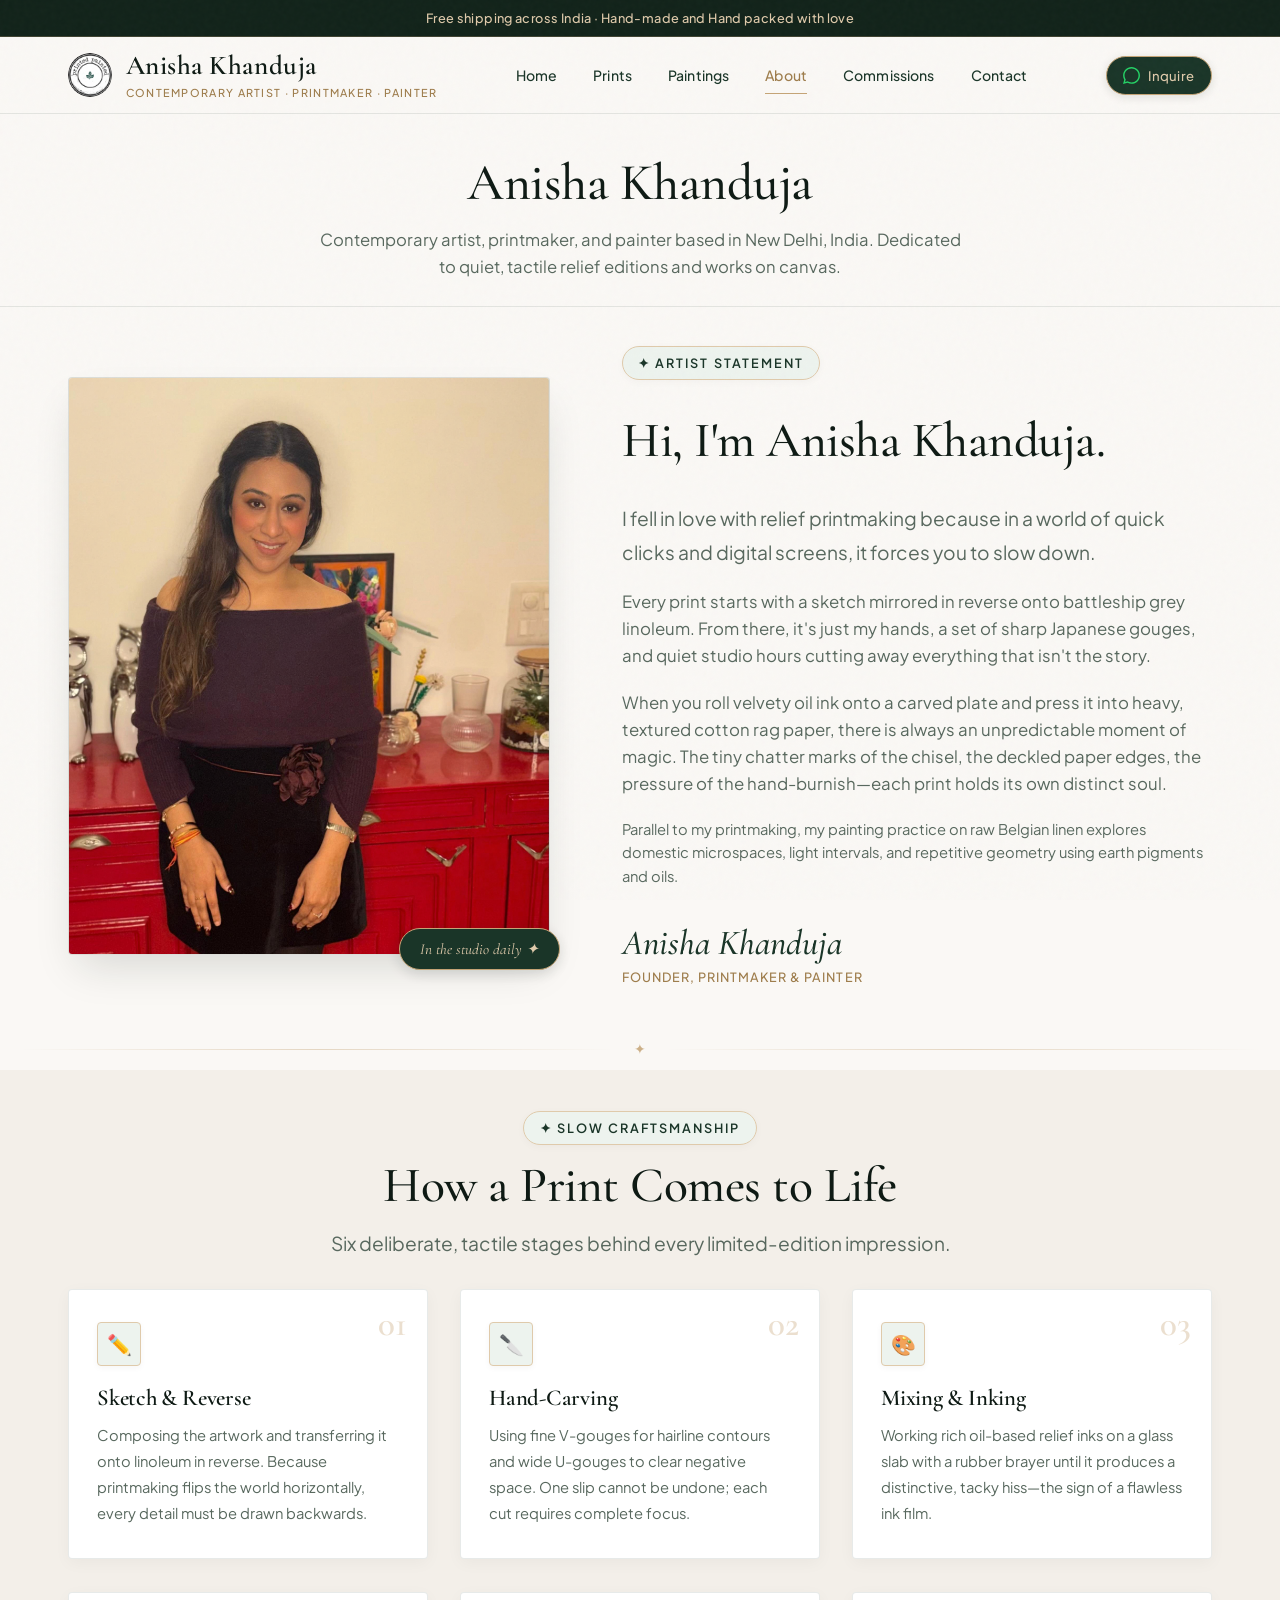
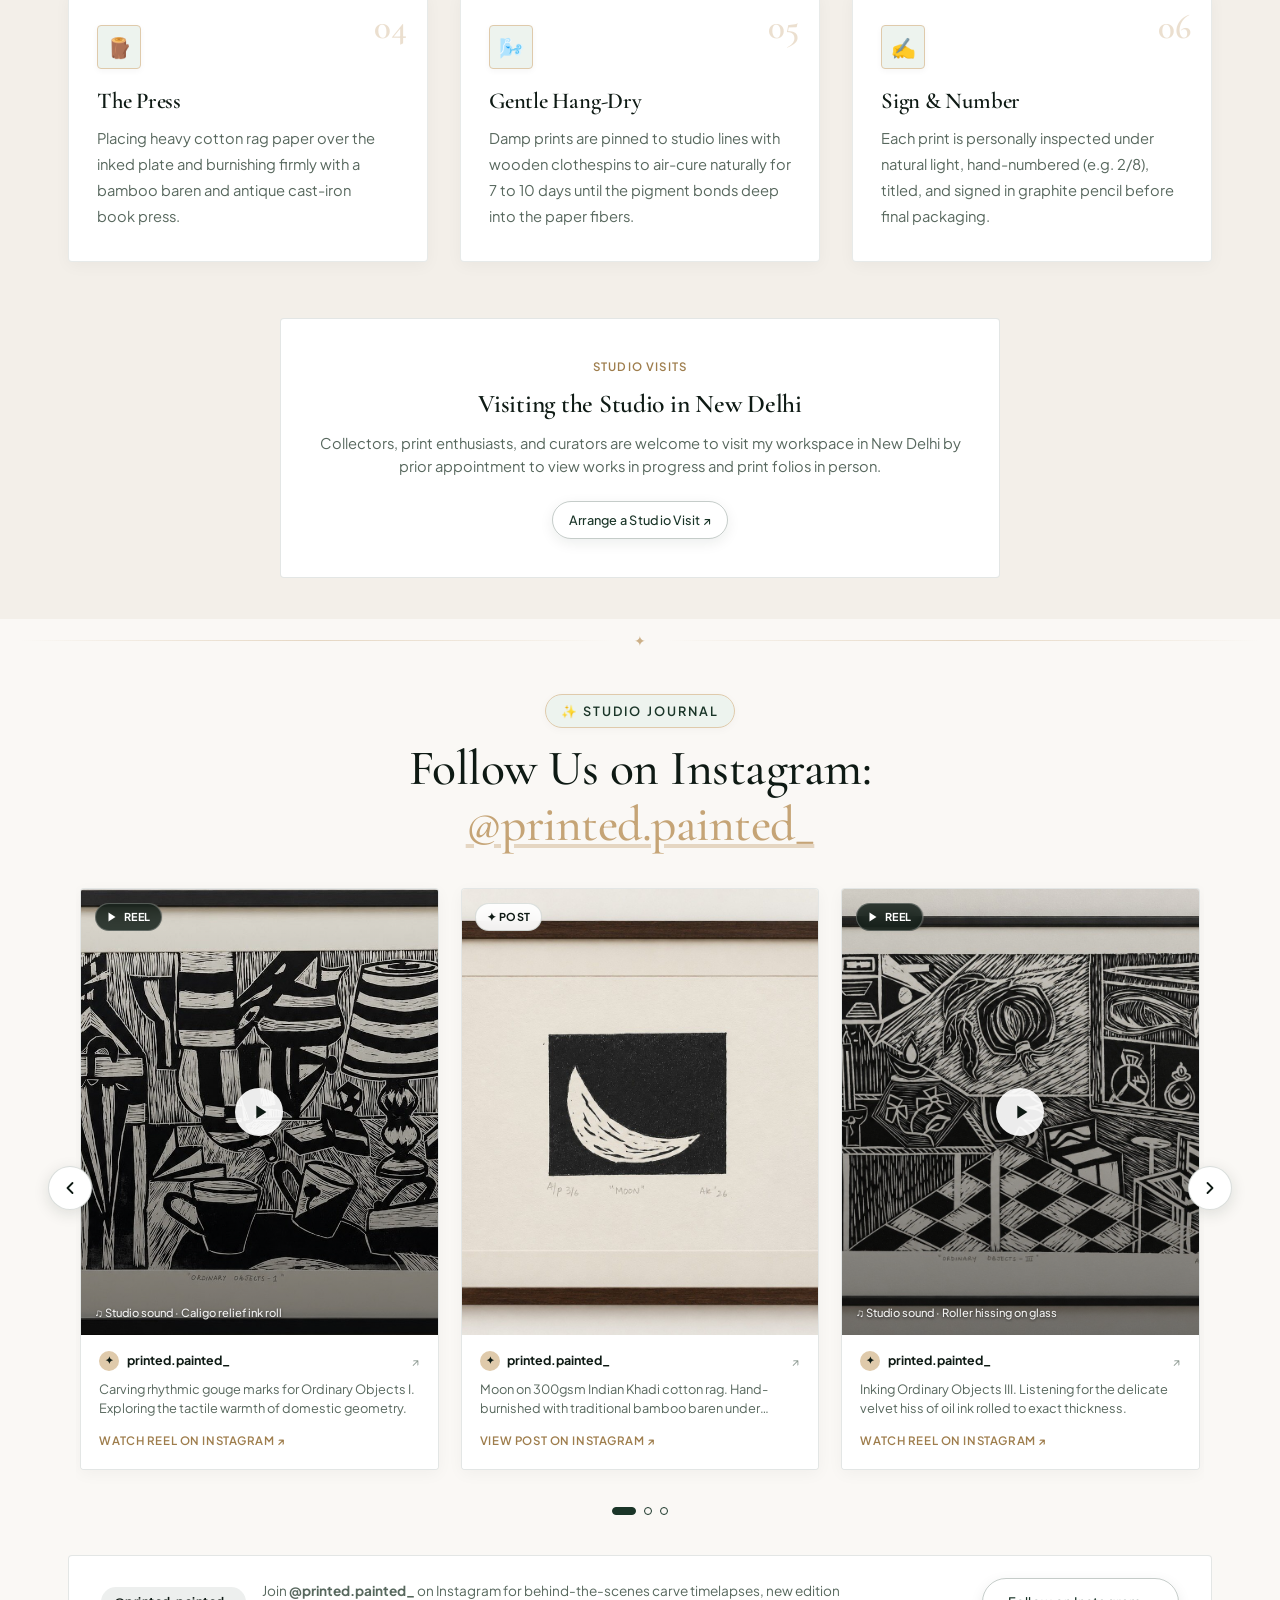
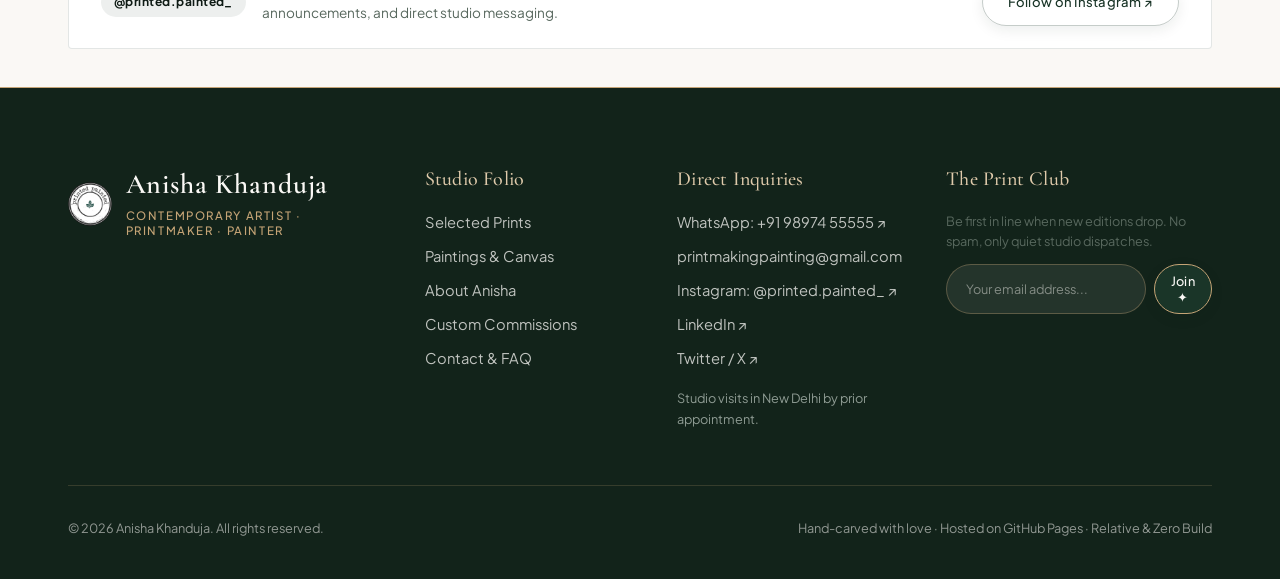
==== commit 9eee6260: "Update artwork images, replace archival paper copy, and add magnifying loupe across pages" ====
--- a/about/index.html
+++ b/about/index.html
@@ -129,8 +129,9 @@
       <div class="container about-grid">
         <!-- Artist Photo / Portrait -->
         <div class="about-image-wrap reveal-on-scroll">
-          <div class="about-frame">
+          <div class="about-frame" data-loupe title="Inspect studio photograph">
             <img src="../assets/img/studio/anisha-khanduja.jpg" alt="Anisha Khanduja in her printmaking studio" width="500" height="600" fetchpriority="high" decoding="async" style="object-fit: cover; object-position: top center;">
+            <div class="hero-loupe-lens" id="about-portrait-loupe"></div>
           </div>
           <div class="about-sticker-note">
             <span>In the studio daily ✦</span>
@@ -234,7 +235,7 @@
             <div class="process-badge">✍️</div>
             <h3 class="process-card-title">Sign & Number</h3>
             <p class="process-card-desc">
-              Each print is personally inspected under natural light, hand-numbered (e.g. 2/8), titled, and signed in archival pencil before final packaging.
+              Each print is personally inspected under natural light, hand-numbered (e.g. 2/8), titled, and signed in graphite pencil before final packaging.
             </p>
           </div>
         </div>
@@ -244,7 +245,7 @@
           <span style="font-family: var(--font-body); font-size: 0.72rem; font-weight: 600; letter-spacing: 0.1em; text-transform: uppercase; color: var(--gold-dark);">Studio Visits</span>
           <h3 style="font-family: var(--font-display); font-size: 1.6rem; font-weight: 600; color: var(--forest-ink); margin: 0;">Visiting the Studio in New Delhi</h3>
           <p style="font-size: var(--text-sm); line-height: 1.6; color: var(--text-muted); margin: 0;">
-            Collectors, print enthusiasts, and curators are welcome to visit my workspace in New Delhi by prior appointment to view works in progress and archival folios in person.
+            Collectors, print enthusiasts, and curators are welcome to visit my workspace in New Delhi by prior appointment to view works in progress and print folios in person.
           </p>
           <a href="../contact/" class="btn btn-secondary btn-sm" style="margin-top: 0.5rem;">
             Arrange a Studio Visit ↗
--- a/css/components.css
+++ b/css/components.css
@@ -731,7 +731,7 @@
   transform: scale(0.98);
 }
 
-/* Interactive Magnifier Loupe: Craft & Ink Texture Inspector */
+/* Interactive Magnifier Loupe: Craft & Ink Texture Inspector (Across all pages) */
 .hero-loupe-lens {
   position: absolute;
   width: 160px;
@@ -743,7 +743,7 @@
   opacity: 0;
   transform: translate(-50%, -50%) scale(0.85);
   transition: opacity 0.2s ease, transform 0.2s ease;
-  z-index: 10;
+  z-index: 25;
   background-repeat: no-repeat;
   background-color: #ffffff;
 }
@@ -751,6 +751,14 @@
 .hero-loupe-lens.active {
   opacity: 1;
   transform: translate(-50%, -50%) scale(1);
+}
+
+.hero-artwork-stage,
+.prints-hero-carousel,
+.commissions-hero-stage,
+[data-loupe] {
+  position: relative;
+  cursor: crosshair;
 }
 
 .hero-loupe-badge {
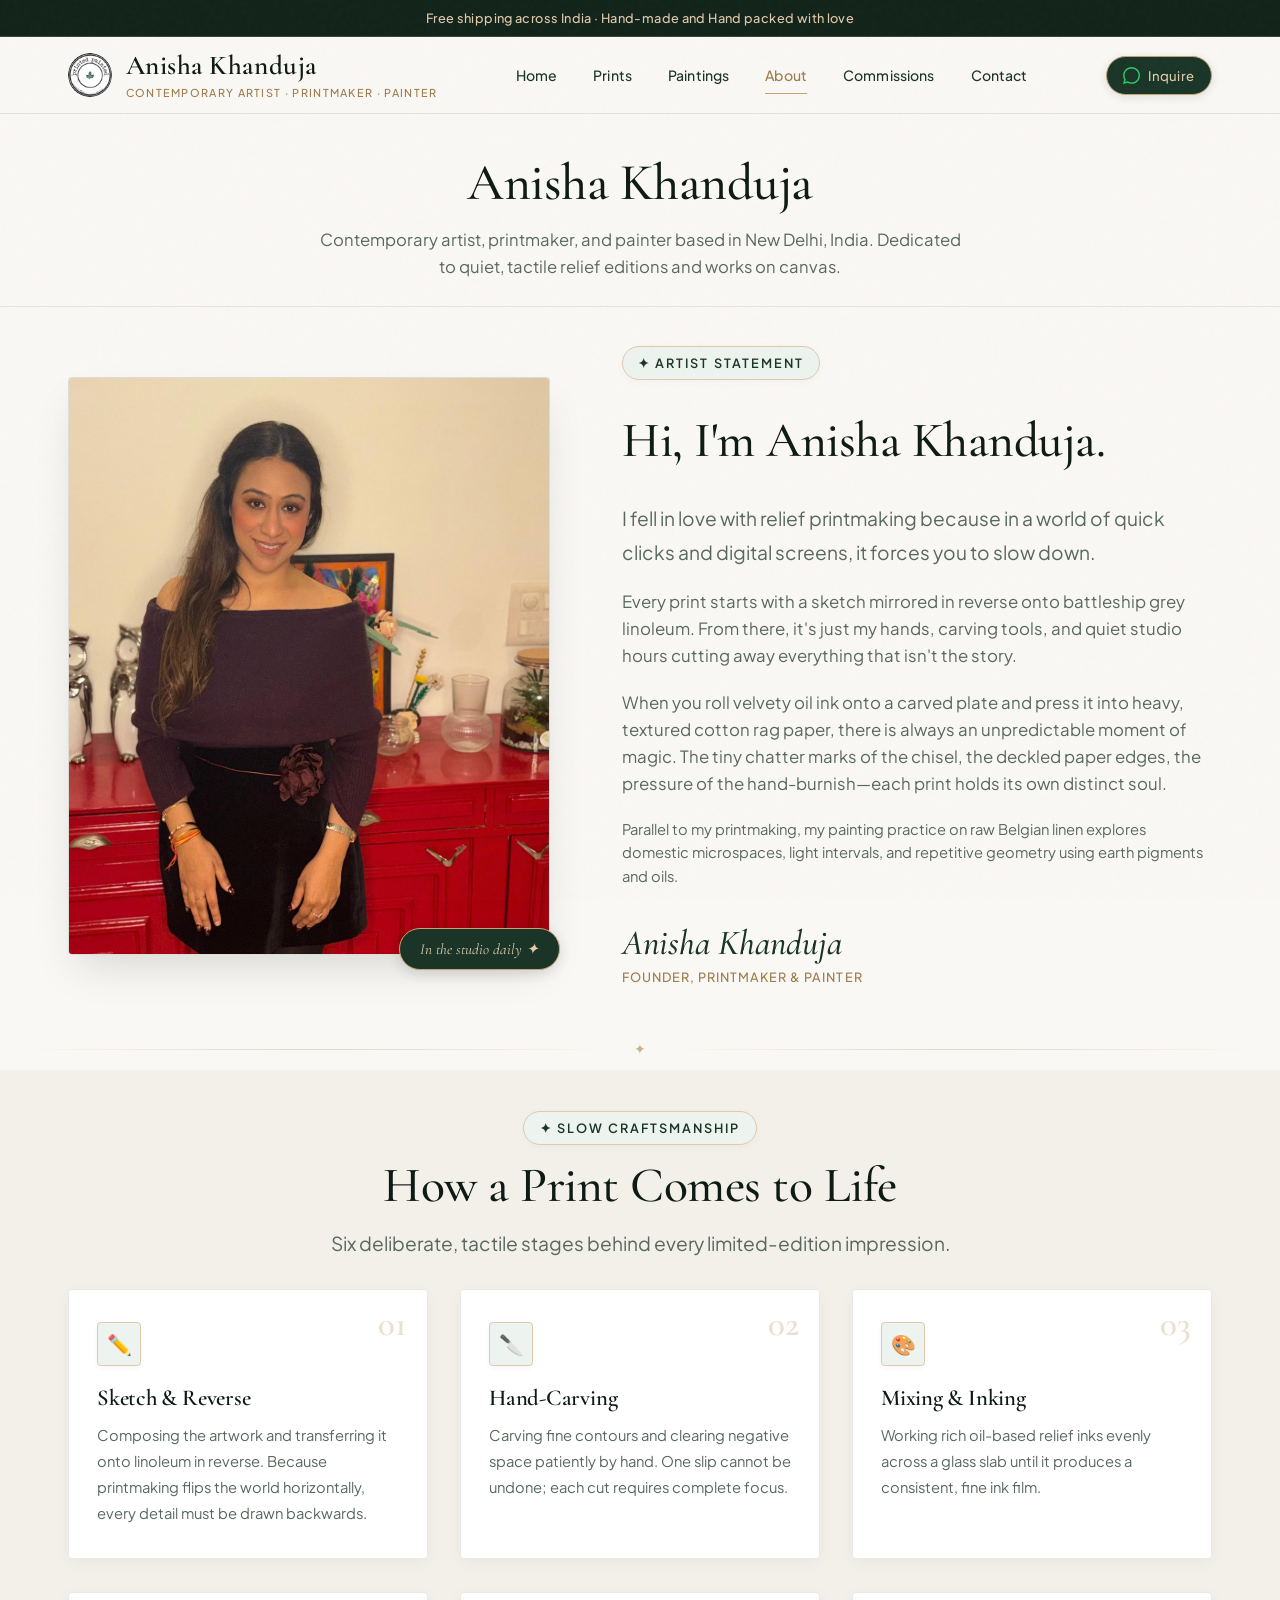
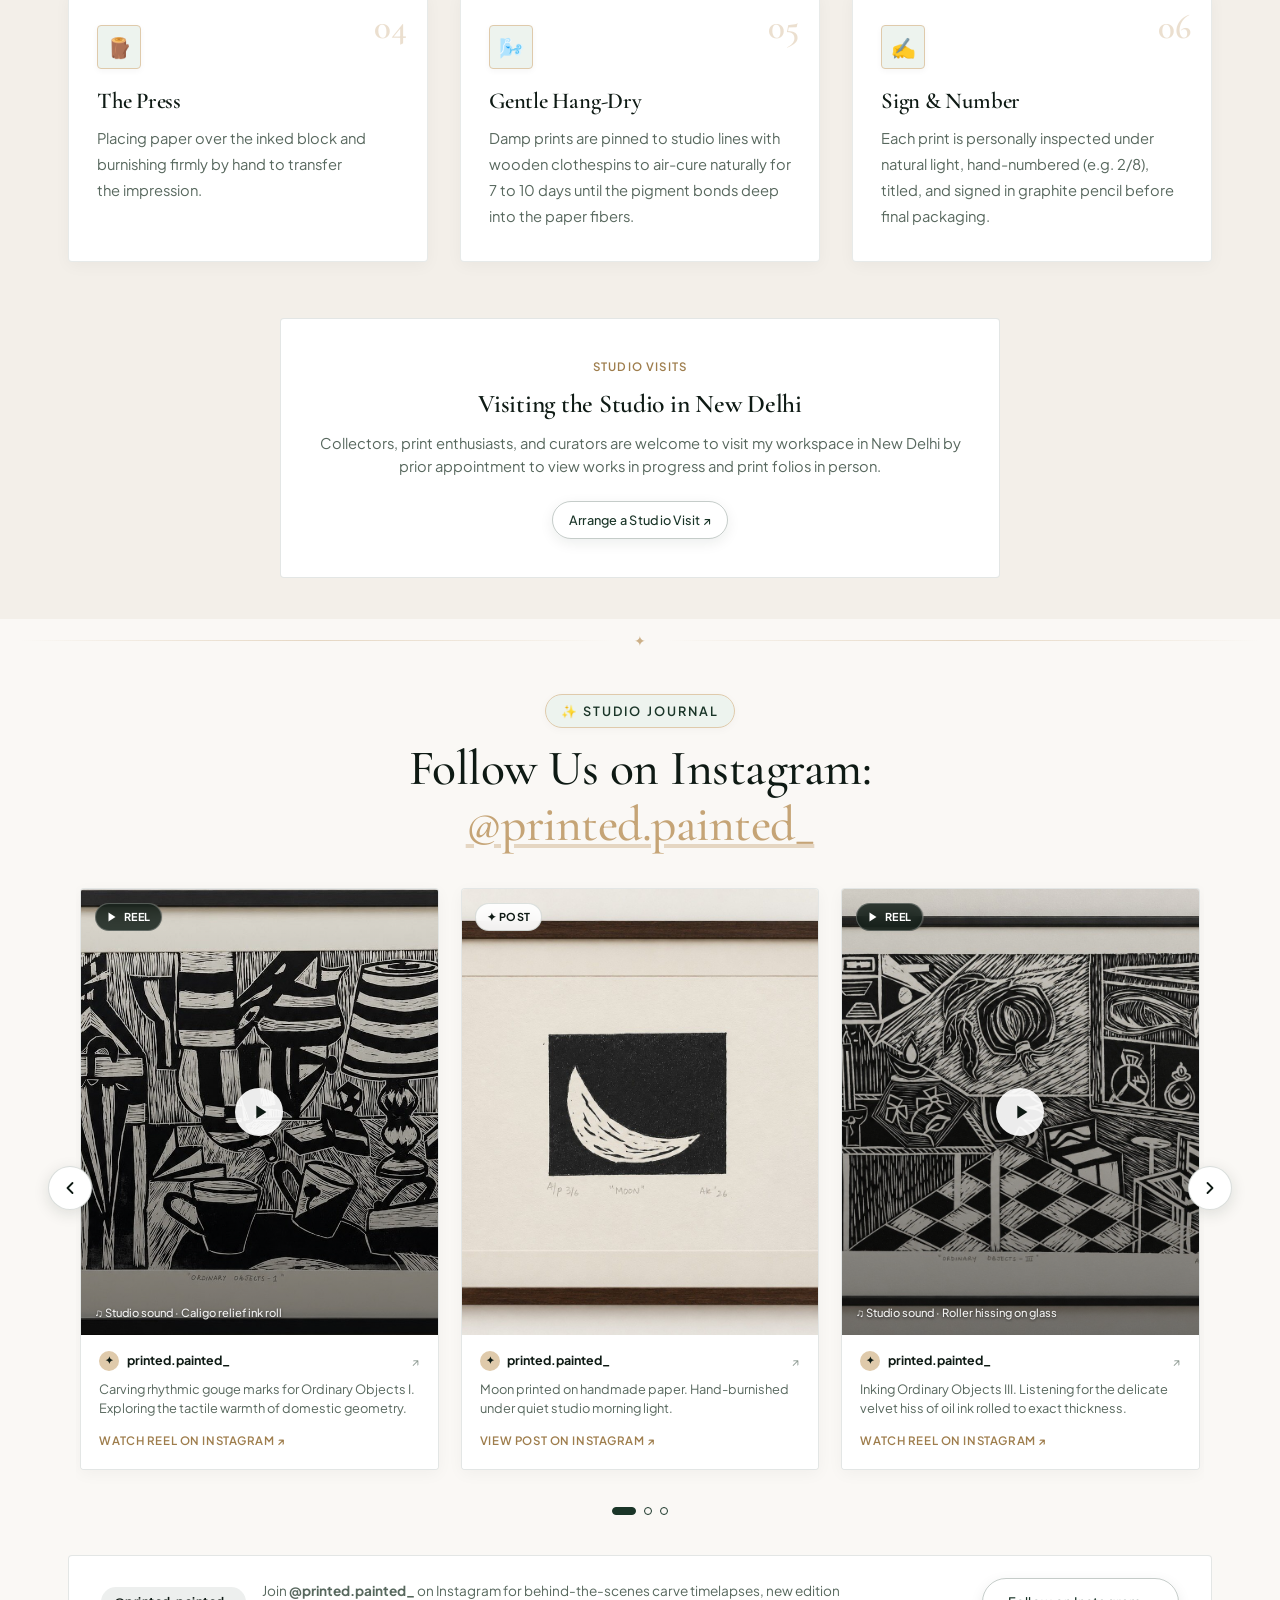
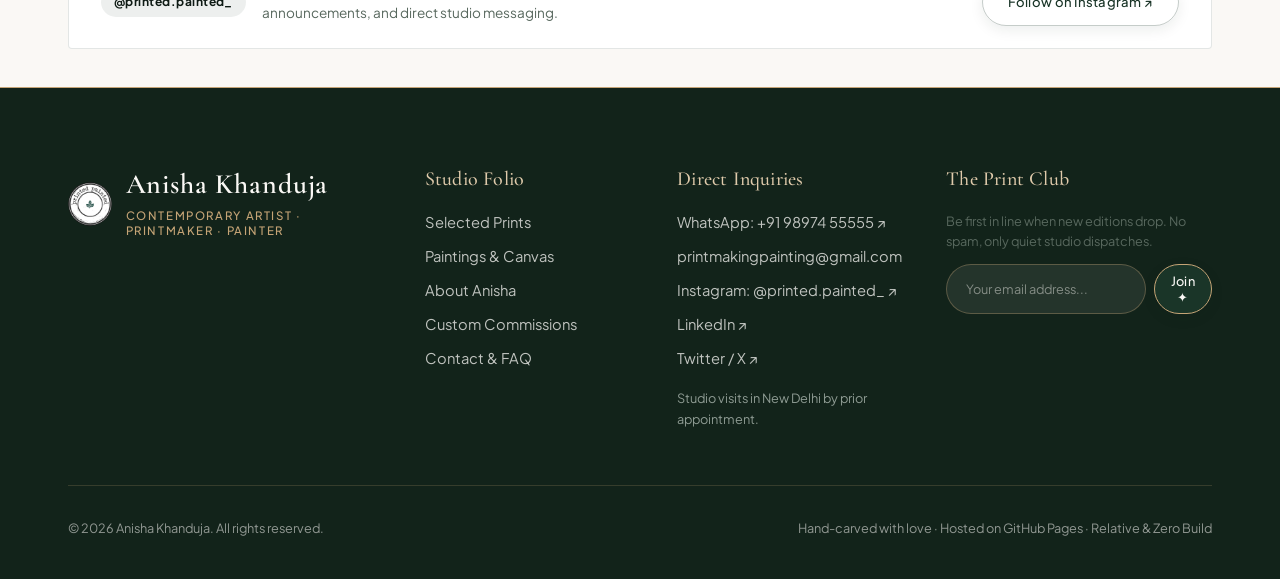
==== commit 410e824a: "Update Marking The Fish artwork, consolidate Ordinary Objects, generalize studio process and tools, " ====
--- a/about/index.html
+++ b/about/index.html
@@ -146,7 +146,7 @@
             I fell in love with relief printmaking because in a world of quick clicks and digital screens, it forces you to slow down.
           </p>
           <p>
-            Every print starts with a sketch mirrored in reverse onto battleship grey linoleum. From there, it's just my hands, a set of sharp Japanese gouges, and quiet studio hours cutting away everything that isn't the story.
+            Every print starts with a sketch mirrored in reverse onto battleship grey linoleum. From there, it's just my hands, carving tools, and quiet studio hours cutting away everything that isn't the story.
           </p>
           <p>
             When you roll velvety oil ink onto a carved plate and press it into heavy, textured cotton rag paper, there is always an unpredictable moment of magic. The tiny chatter marks of the chisel, the deckled paper edges, the pressure of the hand-burnish—each print holds its own distinct soul.
@@ -195,7 +195,7 @@
             <div class="process-badge">🔪</div>
             <h3 class="process-card-title">Hand-Carving</h3>
             <p class="process-card-desc">
-              Using fine V-gouges for hairline contours and wide U-gouges to clear negative space. One slip cannot be undone; each cut requires complete focus.
+              Carving fine contours and clearing negative space patiently by hand. One slip cannot be undone; each cut requires complete focus.
             </p>
           </div>
 
@@ -205,7 +205,7 @@
             <div class="process-badge">🎨</div>
             <h3 class="process-card-title">Mixing & Inking</h3>
             <p class="process-card-desc">
-              Working rich oil-based relief inks on a glass slab with a rubber brayer until it produces a distinctive, tacky hiss—the sign of a flawless ink film.
+              Working rich oil-based relief inks evenly across a glass slab until it produces a consistent, fine ink film.
             </p>
           </div>
 
@@ -215,7 +215,7 @@
             <div class="process-badge">🪵</div>
             <h3 class="process-card-title">The Press</h3>
             <p class="process-card-desc">
-              Placing heavy cotton rag paper over the inked plate and burnishing firmly with a bamboo baren and antique cast-iron book press.
+              Placing paper over the inked block and burnishing firmly by hand to transfer the impression.
             </p>
           </div>
 
@@ -332,7 +332,7 @@
                       <span class="insta-username">printed.painted_</span>
                       <span class="insta-icon-glyph">↗</span>
                     </div>
-                    <p class="insta-caption">Moon on 300gsm Indian Khadi cotton rag. Hand-burnished with traditional bamboo baren under morning light.</p>
+                    <p class="insta-caption">Moon printed on handmade paper. Hand-burnished under quiet studio morning light.</p>
                     <span class="insta-view-cta">View Post on Instagram ↗</span>
                   </div>
                 </a>
--- a/css/components.css
+++ b/css/components.css
@@ -1725,19 +1725,38 @@
 .modal-main-img-wrap {
   position: relative;
   width: 100%;
-  aspect-ratio: 1 / 1.05;
+  min-height: 280px;
+  max-height: 64vh;
   border: 1px solid rgba(26, 53, 40, 0.12);
   border-radius: var(--radius-sm);
   overflow: hidden;
   background-color: var(--surface-pure);
   box-shadow: 0 4px 16px rgba(18, 35, 26, 0.08);
+  display: flex;
+  align-items: center;
+  justify-content: center;
+  padding: clamp(0.75rem, 1.5vw, 1.25rem);
 }
 
 .modal-main-img {
+  max-width: 100%;
+  max-height: 58vh;
+  width: auto;
+  height: auto;
+  object-fit: contain;
+  object-position: center;
+  transition: transform 0.3s ease;
+  display: block;
+  margin: auto;
+  border-radius: var(--radius-xs);
+  box-shadow: 0 4px 16px rgba(18, 35, 26, 0.08);
+}
+
+.modal-thumb img {
   width: 100%;
   height: 100%;
-  object-fit: cover;
-  transition: transform 0.3s ease;
+  object-fit: contain;
+  background-color: var(--surface-canvas);
 }
 
 .modal-thumbnails {
@@ -3284,7 +3303,9 @@
 
 .selected-works-grid {
   display: grid;
-  grid-template-columns: repeat(4, 1fr);
+  grid-template-columns: repeat(3, 1fr);
+  max-width: 1040px;
+  margin-inline: auto;
   gap: clamp(1.25rem, 2.2vw, 2rem);
   align-items: start;
 }
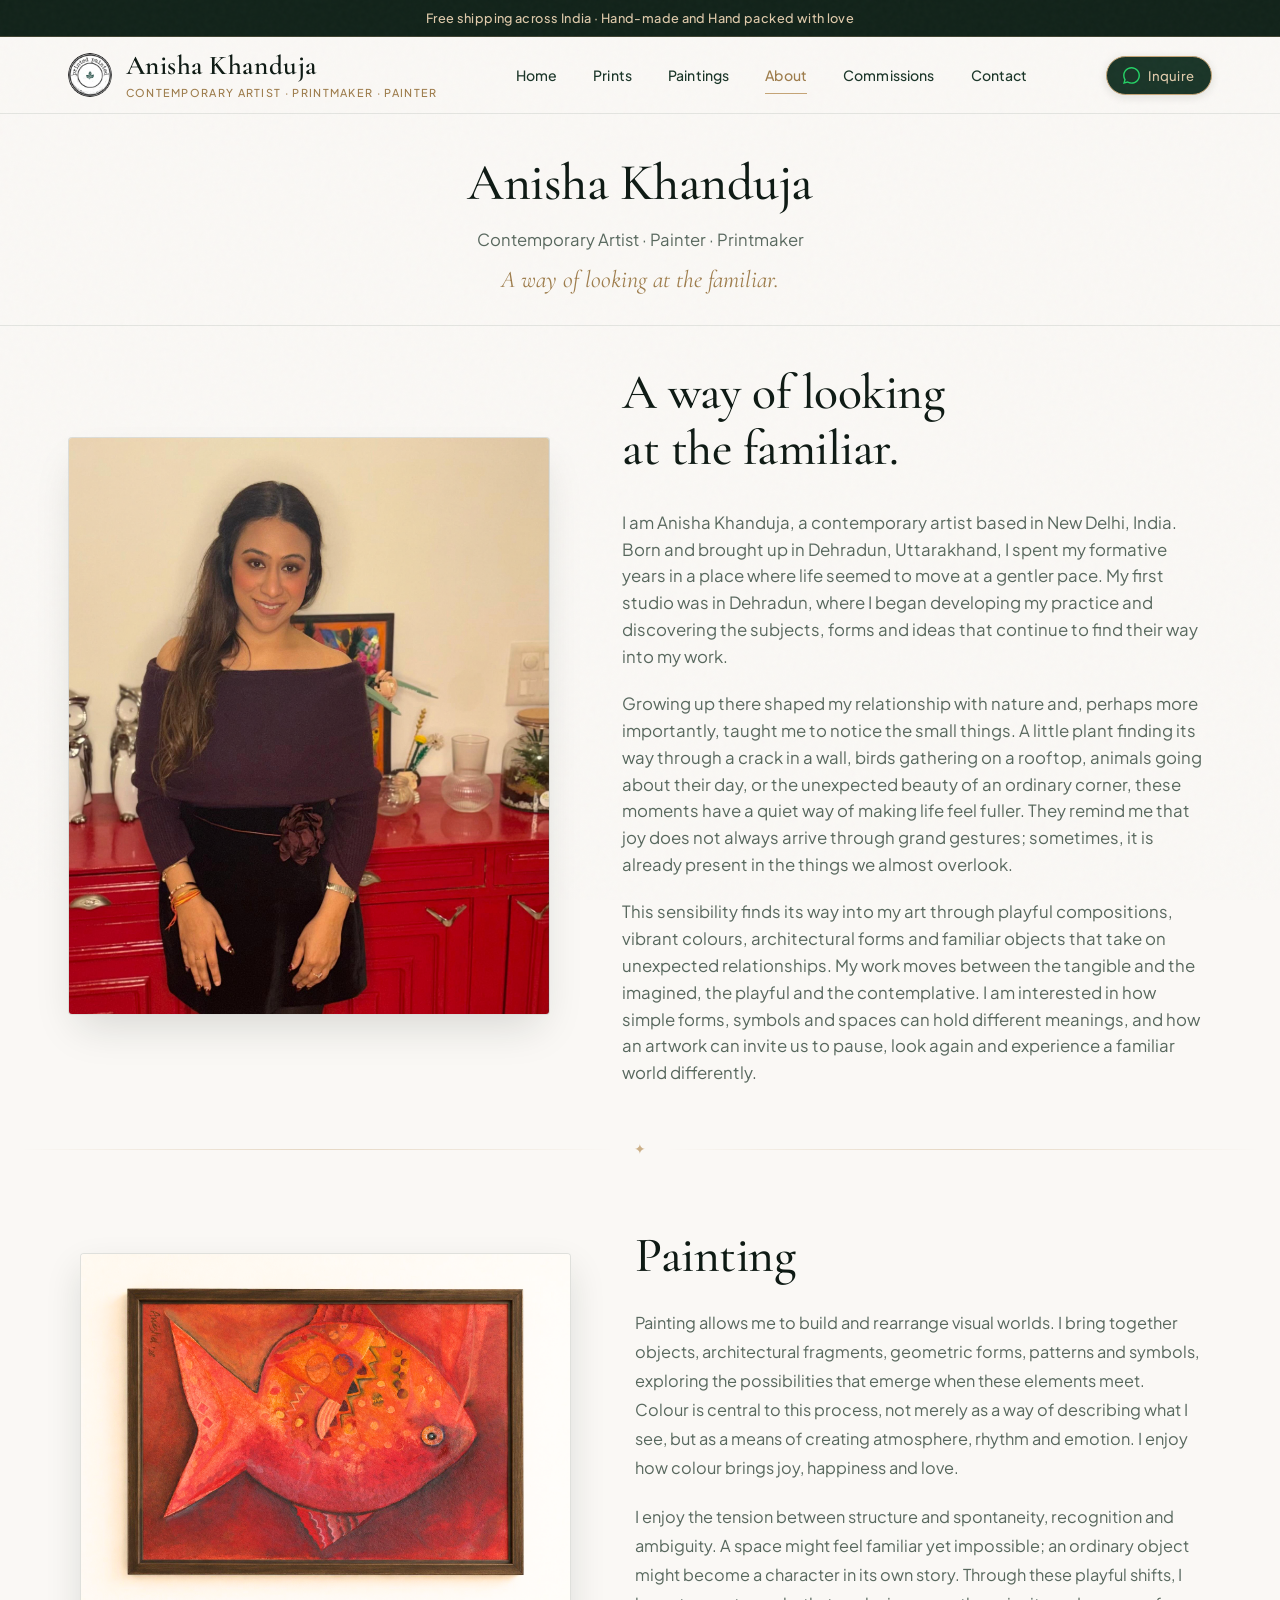
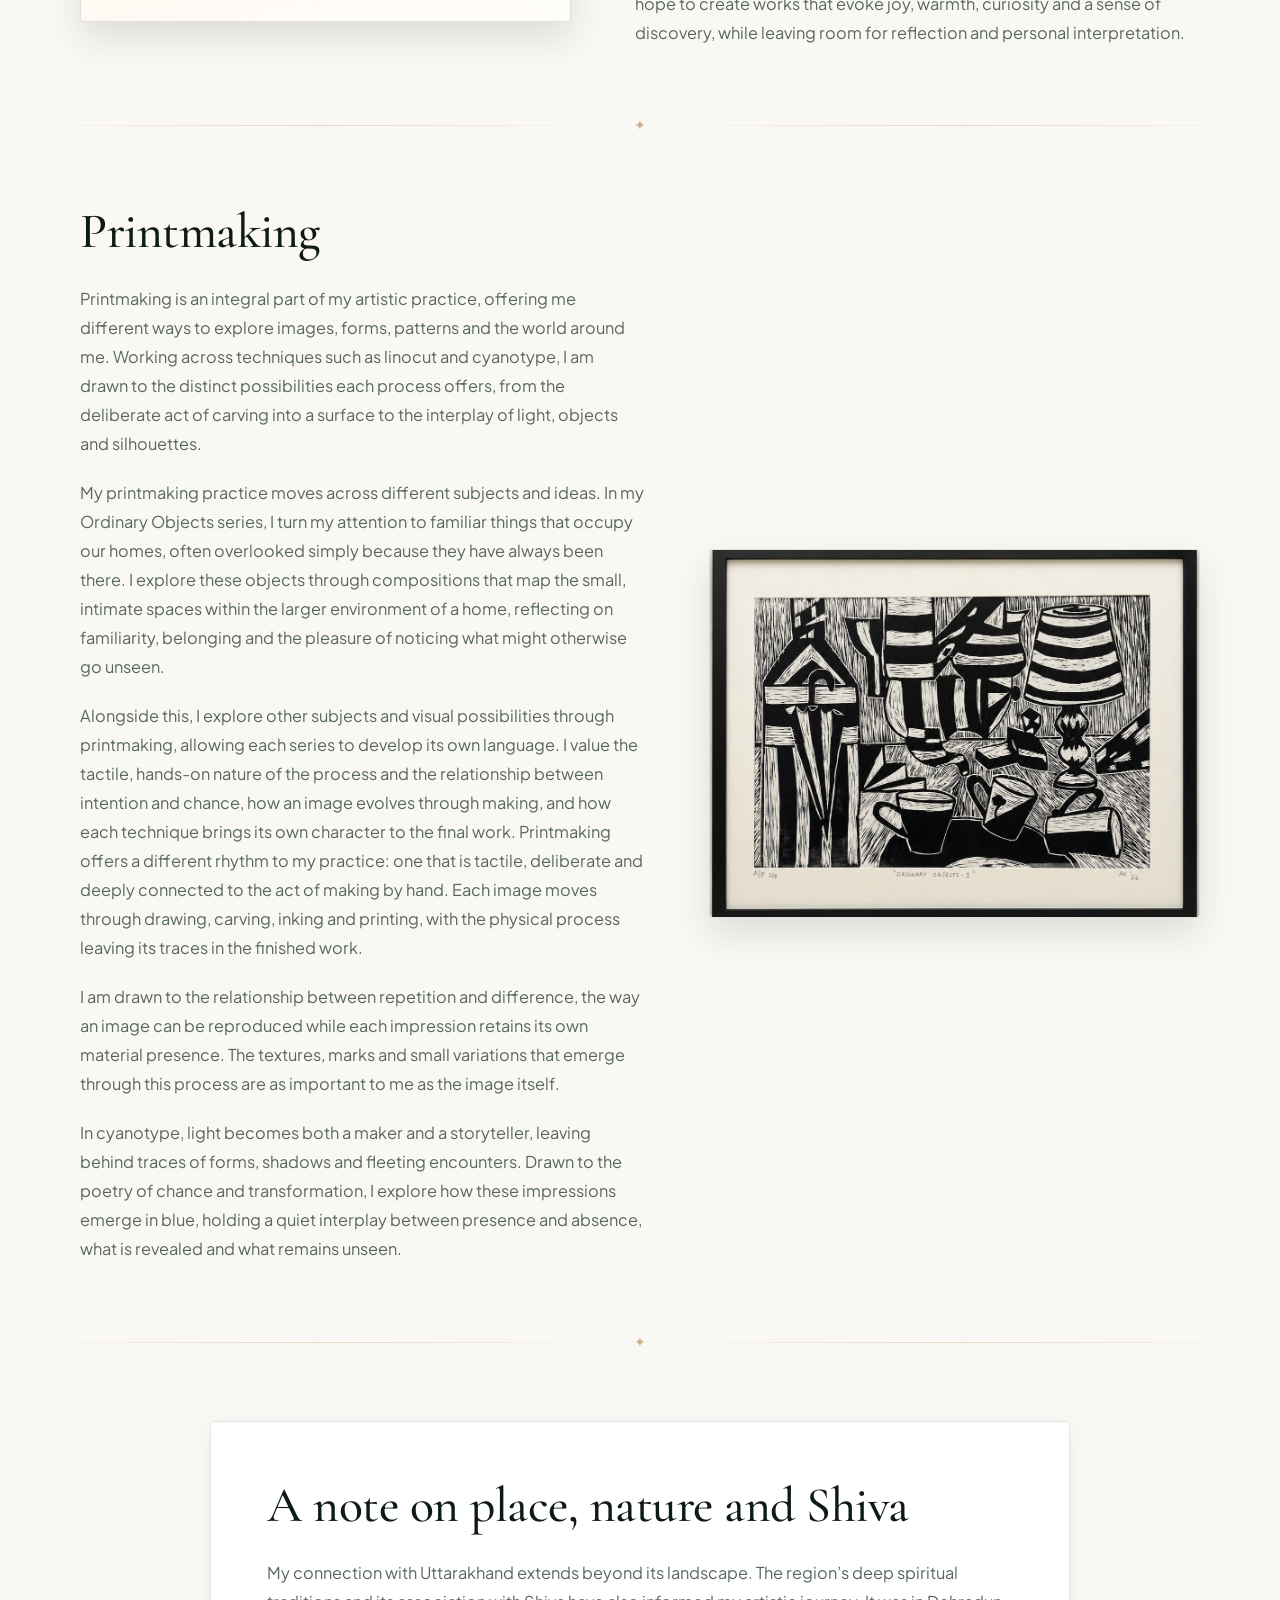
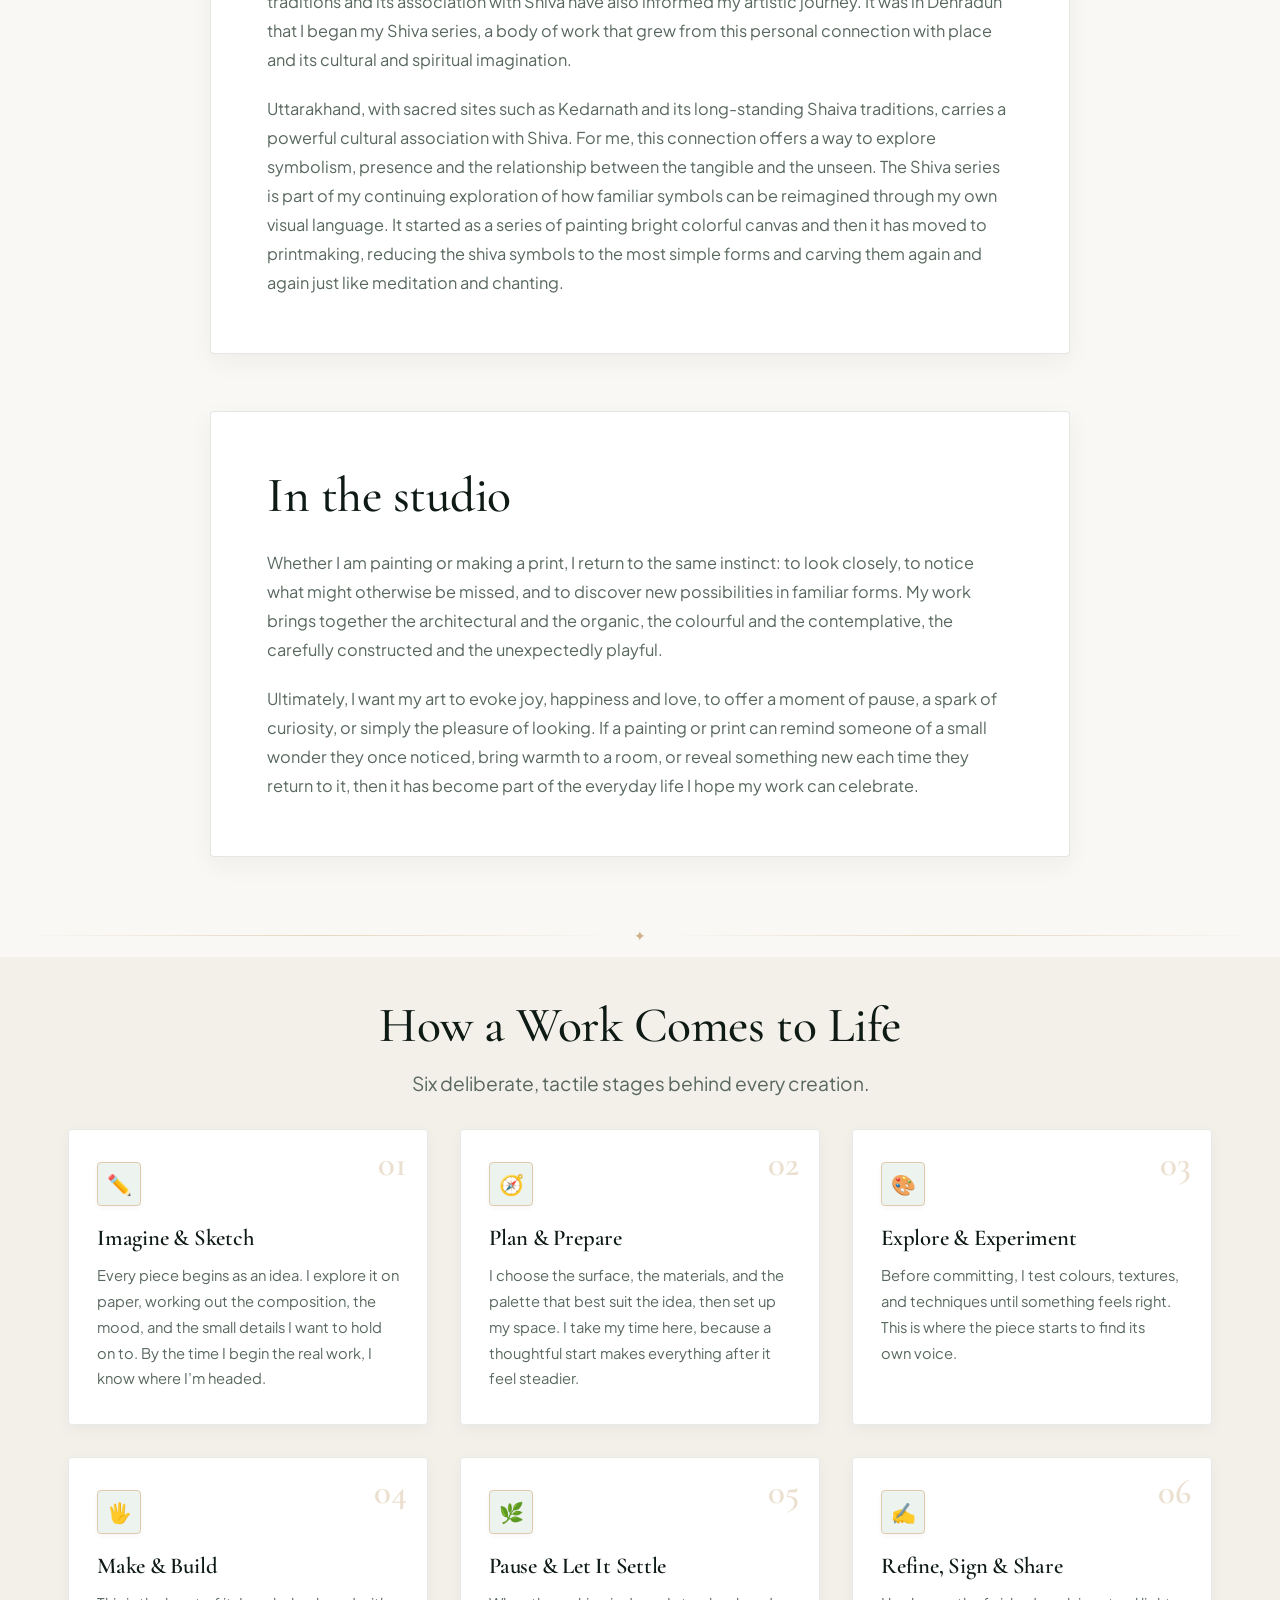
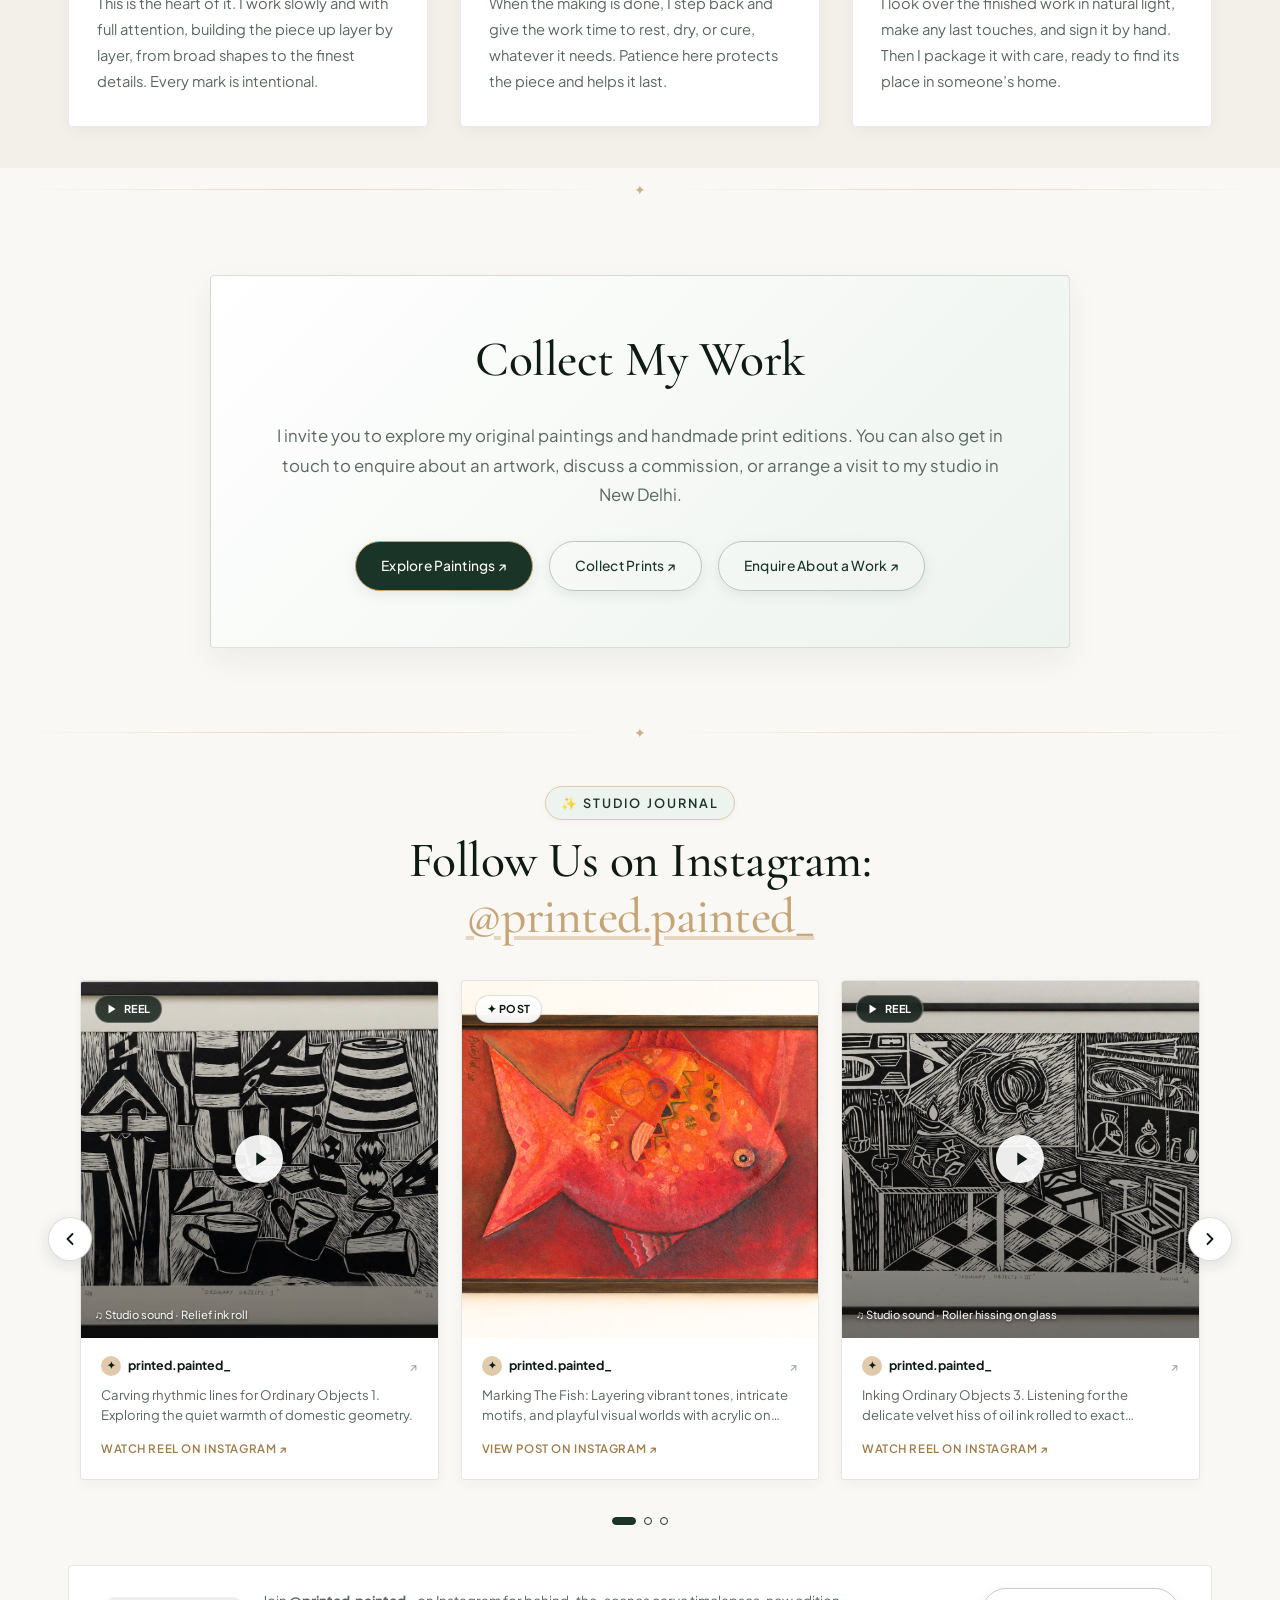
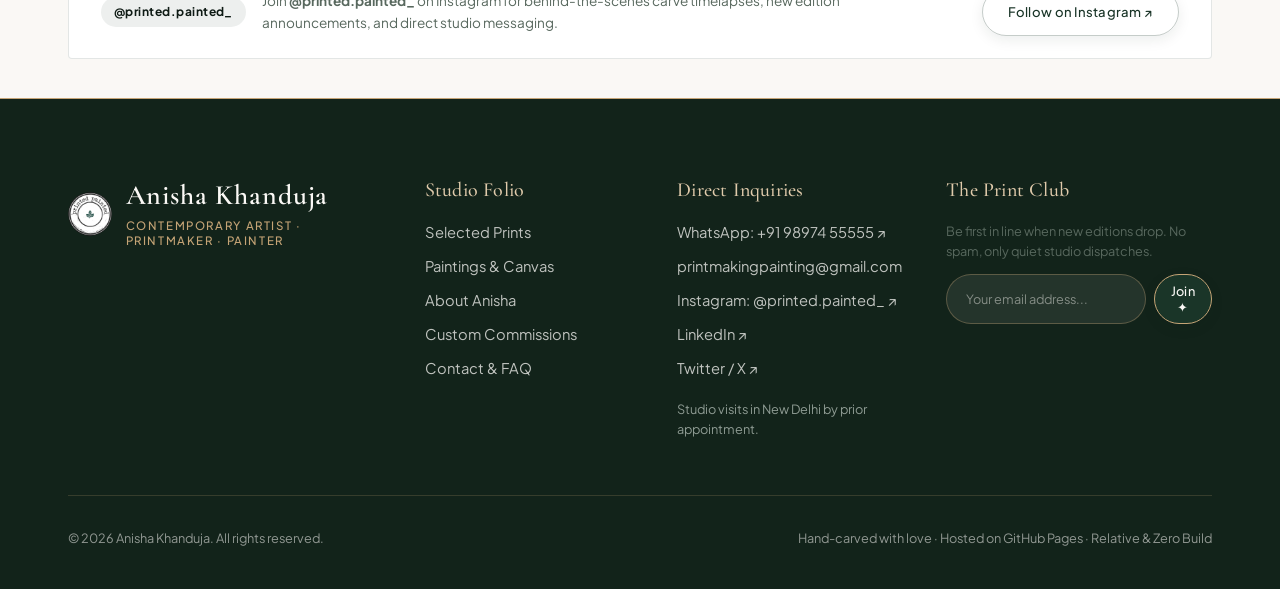
==== commit 57c1587b: "Update About page content and structure, and standardize Instagram feed across all pages" ====
--- a/about/index.html
+++ b/about/index.html
@@ -118,46 +118,34 @@
     <section class="page-header-section">
       <div class="container">
         <h1 class="page-header-title">Anisha Khanduja</h1>
-        <p class="page-header-subtitle">
-          Contemporary artist, printmaker, and painter based in New Delhi, India. Dedicated to quiet, tactile relief editions and works on canvas.
-        </p>
-      </div>
-    </section>
-
-    <!-- Biography & Studio Section -->
+        <p class="page-header-subtitle">Contemporary Artist · Painter · Printmaker</p>
+        <p class="page-header-tagline" style="font-family: var(--font-display); font-size: clamp(1.2rem, 2vw, 1.5rem); font-style: italic; color: var(--gold-dark); margin-top: 0.5rem;">A way of looking at the familiar.</p>
+      </div>
+    </section>
+
+    <!-- Biography & Intro Section -->
     <section class="section about-section" id="bio" style="padding-top: clamp(1.5rem, 3vw, 2.5rem);">
       <div class="container about-grid">
         <!-- Artist Photo / Portrait -->
         <div class="about-image-wrap reveal-on-scroll">
           <div class="about-frame" data-loupe title="Inspect studio photograph">
-            <img src="../assets/img/studio/anisha-khanduja.jpg" alt="Anisha Khanduja in her printmaking studio" width="500" height="600" fetchpriority="high" decoding="async" style="object-fit: cover; object-position: top center;">
+            <img src="../assets/img/studio/anisha-khanduja.jpg" alt="Anisha Khanduja in her studio" width="500" height="600" fetchpriority="high" decoding="async" style="object-fit: cover; object-position: top center;">
             <div class="hero-loupe-lens" id="about-portrait-loupe"></div>
-          </div>
-          <div class="about-sticker-note">
-            <span>In the studio daily ✦</span>
           </div>
         </div>
 
         <!-- Story Content -->
         <div class="about-bio reveal-on-scroll stagger-2">
-          <div class="eyebrow">✦ Artist Statement</div>
-          <h2 class="section-title">Hi, I'm Anisha Khanduja.</h2>
-          <p class="lead">
-            I fell in love with relief printmaking because in a world of quick clicks and digital screens, it forces you to slow down.
-          </p>
-          <p>
-            Every print starts with a sketch mirrored in reverse onto battleship grey linoleum. From there, it's just my hands, carving tools, and quiet studio hours cutting away everything that isn't the story.
-          </p>
-          <p>
-            When you roll velvety oil ink onto a carved plate and press it into heavy, textured cotton rag paper, there is always an unpredictable moment of magic. The tiny chatter marks of the chisel, the deckled paper edges, the pressure of the hand-burnish—each print holds its own distinct soul.
-          </p>
-          <p style="font-size: var(--text-sm); color: var(--text-muted);">
-            Parallel to my printmaking, my painting practice on raw Belgian linen explores domestic microspaces, light intervals, and repetitive geometry using earth pigments and oils.
-          </p>
-          <div class="about-signature">
-            <span class="signature-text">Anisha Khanduja</span>
-            <span class="signature-role">Founder, Printmaker & Painter</span>
-          </div>
+          <h2 class="section-title">A way of looking at the familiar.</h2>
+          <p>
+            I am Anisha Khanduja, a contemporary artist based in New Delhi, India. Born and brought up in Dehradun, Uttarakhand, I spent my formative years in a place where life seemed to move at a gentler pace. My first studio was in Dehradun, where I began developing my practice and discovering the subjects, forms and ideas that continue to find their way into my work.
+          </p>
+          <p>
+            Growing up there shaped my relationship with nature and, perhaps more importantly, taught me to notice the small things. A little plant finding its way through a crack in a wall, birds gathering on a rooftop, animals going about their day, or the unexpected beauty of an ordinary corner, these moments have a quiet way of making life feel fuller. They remind me that joy does not always arrive through grand gestures; sometimes, it is already present in the things we almost overlook.
+          </p>
+          <p>
+            This sensibility finds its way into my art through playful compositions, vibrant colours, architectural forms and familiar objects that take on unexpected relationships. My work moves between the tangible and the imagined, the playful and the contemplative. I am interested in how simple forms, symbols and spaces can hold different meanings, and how an artwork can invite us to pause, look again and experience a familiar world differently.
+          </p>
         </div>
       </div>
     </section>
@@ -167,91 +155,200 @@
       <span class="divider-diamond">✦</span>
     </div>
 
-    <!-- The Process: How a Print Comes to Life -->
+    <!-- Section: Painting -->
+    <section class="section about-practice-section" id="painting">
+      <div class="container">
+        <div class="about-practice-grid reveal-on-scroll">
+          <div class="about-practice-media">
+            <img src="../assets/img/paintings/marking-the-fish.png" alt="Painting by Anisha Khanduja — Marking The Fish" width="1448" height="1086" loading="lazy">
+          </div>
+          <div class="about-practice-content">
+            <h2 class="section-title">Painting</h2>
+            <p>
+              Painting allows me to build and rearrange visual worlds. I bring together objects, architectural fragments, geometric forms, patterns and symbols, exploring the possibilities that emerge when these elements meet. Colour is central to this process, not merely as a way of describing what I see, but as a means of creating atmosphere, rhythm and emotion. I enjoy how colour brings joy, happiness and love.
+            </p>
+            <p>
+              I enjoy the tension between structure and spontaneity, recognition and ambiguity. A space might feel familiar yet impossible; an ordinary object might become a character in its own story. Through these playful shifts, I hope to create works that evoke joy, warmth, curiosity and a sense of discovery, while leaving room for reflection and personal interpretation.
+            </p>
+          </div>
+        </div>
+      </div>
+    </section>
+
+    <!-- Gallery Architectural Divider -->
+    <div class="gallery-divider" aria-hidden="true">
+      <span class="divider-diamond">✦</span>
+    </div>
+
+    <!-- Section: Printmaking -->
+    <section class="section about-practice-section" id="printmaking">
+      <div class="container">
+        <div class="about-practice-grid reverse reveal-on-scroll">
+          <div class="about-practice-media">
+            <img src="../assets/img/prints/ordinary-objects-1.jpg" alt="Printmaking by Anisha Khanduja — Ordinary Objects 1" width="1086" height="841" loading="lazy">
+          </div>
+          <div class="about-practice-content">
+            <h2 class="section-title">Printmaking</h2>
+            <p>
+              Printmaking is an integral part of my artistic practice, offering me different ways to explore images, forms, patterns and the world around me. Working across techniques such as linocut and cyanotype, I am drawn to the distinct possibilities each process offers, from the deliberate act of carving into a surface to the interplay of light, objects and silhouettes.
+            </p>
+            <p>
+              My printmaking practice moves across different subjects and ideas. In my Ordinary Objects series, I turn my attention to familiar things that occupy our homes, often overlooked simply because they have always been there. I explore these objects through compositions that map the small, intimate spaces within the larger environment of a home, reflecting on familiarity, belonging and the pleasure of noticing what might otherwise go unseen.
+            </p>
+            <p>
+              Alongside this, I explore other subjects and visual possibilities through printmaking, allowing each series to develop its own language. I value the tactile, hands-on nature of the process and the relationship between intention and chance, how an image evolves through making, and how each technique brings its own character to the final work. Printmaking offers a different rhythm to my practice: one that is tactile, deliberate and deeply connected to the act of making by hand. Each image moves through drawing, carving, inking and printing, with the physical process leaving its traces in the finished work.
+            </p>
+            <p>
+              I am drawn to the relationship between repetition and difference, the way an image can be reproduced while each impression retains its own material presence. The textures, marks and small variations that emerge through this process are as important to me as the image itself.
+            </p>
+            <p>
+              In cyanotype, light becomes both a maker and a storyteller, leaving behind traces of forms, shadows and fleeting encounters. Drawn to the poetry of chance and transformation, I explore how these impressions emerge in blue, holding a quiet interplay between presence and absence, what is revealed and what remains unseen.
+            </p>
+          </div>
+        </div>
+      </div>
+    </section>
+
+    <!-- Gallery Architectural Divider -->
+    <div class="gallery-divider" aria-hidden="true">
+      <span class="divider-diamond">✦</span>
+    </div>
+
+    <!-- Section: A note on place, nature and Shiva -->
+    <section class="section about-essay-section" id="note-on-place">
+      <div class="container">
+        <div class="about-essay-card reveal-on-scroll">
+          <h2 class="section-title">A note on place, nature and Shiva</h2>
+          <p>
+            My connection with Uttarakhand extends beyond its landscape. The region’s deep spiritual traditions and its association with Shiva have also informed my artistic journey. It was in Dehradun that I began my Shiva series, a body of work that grew from this personal connection with place and its cultural and spiritual imagination.
+          </p>
+          <p>
+            Uttarakhand, with sacred sites such as Kedarnath and its long-standing Shaiva traditions, carries a powerful cultural association with Shiva. For me, this connection offers a way to explore symbolism, presence and the relationship between the tangible and the unseen. The Shiva series is part of my continuing exploration of how familiar symbols can be reimagined through my own visual language. It started as a series of painting bright colorful canvas and then it has moved to printmaking, reducing the shiva symbols to the most simple forms and carving them again and again just like meditation and chanting.
+          </p>
+        </div>
+      </div>
+    </section>
+
+    <!-- Section: In the studio -->
+    <section class="section about-essay-section" id="in-the-studio" style="padding-top: 0;">
+      <div class="container">
+        <div class="about-essay-card reveal-on-scroll">
+          <h2 class="section-title">In the studio</h2>
+          <p>
+            Whether I am painting or making a print, I return to the same instinct: to look closely, to notice what might otherwise be missed, and to discover new possibilities in familiar forms. My work brings together the architectural and the organic, the colourful and the contemplative, the carefully constructed and the unexpectedly playful.
+          </p>
+          <p>
+            Ultimately, I want my art to evoke joy, happiness and love, to offer a moment of pause, a spark of curiosity, or simply the pleasure of looking. If a painting or print can remind someone of a small wonder they once noticed, bring warmth to a room, or reveal something new each time they return to it, then it has become part of the everyday life I hope my work can celebrate.
+          </p>
+        </div>
+      </div>
+    </section>
+
+    <!-- Gallery Architectural Divider -->
+    <div class="gallery-divider" aria-hidden="true">
+      <span class="divider-diamond">✦</span>
+    </div>
+
+    <!-- The Process: How a Work Comes to Life -->
     <section class="section process-section" id="craft-process">
       <div class="container">
         <div class="section-header text-center reveal-on-scroll">
-          <div class="eyebrow">✦ Slow Craftsmanship</div>
-          <h2 class="section-title">How a Print Comes to Life</h2>
+          <h2 class="section-title">How a Work Comes to Life</h2>
           <p class="section-subtitle">
-            Six deliberate, tactile stages behind every limited-edition impression.
+            Six deliberate, tactile stages behind every creation.
           </p>
         </div>
 
         <div class="process-grid">
-          <!-- Step 1 -->
+          <!-- Step 01 -->
           <div class="process-card reveal-on-scroll stagger-1">
             <span class="process-step-num">01</span>
             <div class="process-badge">✏️</div>
-            <h3 class="process-card-title">Sketch & Reverse</h3>
+            <h3 class="process-card-title">Imagine &amp; Sketch</h3>
             <p class="process-card-desc">
-              Composing the artwork and transferring it onto linoleum in reverse. Because printmaking flips the world horizontally, every detail must be drawn backwards.
-            </p>
-          </div>
-
-          <!-- Step 2 -->
+              Every piece begins as an idea. I explore it on paper, working out the composition, the mood, and the small details I want to hold on to. By the time I begin the real work, I know where I’m headed.
+            </p>
+          </div>
+
+          <!-- Step 02 -->
           <div class="process-card reveal-on-scroll stagger-2">
             <span class="process-step-num">02</span>
-            <div class="process-badge">🔪</div>
-            <h3 class="process-card-title">Hand-Carving</h3>
+            <div class="process-badge">🧭</div>
+            <h3 class="process-card-title">Plan &amp; Prepare</h3>
             <p class="process-card-desc">
-              Carving fine contours and clearing negative space patiently by hand. One slip cannot be undone; each cut requires complete focus.
-            </p>
-          </div>
-
-          <!-- Step 3 -->
+              I choose the surface, the materials, and the palette that best suit the idea, then set up my space. I take my time here, because a thoughtful start makes everything after it feel steadier.
+            </p>
+          </div>
+
+          <!-- Step 03 -->
           <div class="process-card reveal-on-scroll stagger-3">
             <span class="process-step-num">03</span>
             <div class="process-badge">🎨</div>
-            <h3 class="process-card-title">Mixing & Inking</h3>
+            <h3 class="process-card-title">Explore &amp; Experiment</h3>
             <p class="process-card-desc">
-              Working rich oil-based relief inks evenly across a glass slab until it produces a consistent, fine ink film.
-            </p>
-          </div>
-
-          <!-- Step 4 -->
+              Before committing, I test colours, textures, and techniques until something feels right. This is where the piece starts to find its own voice.
+            </p>
+          </div>
+
+          <!-- Step 04 -->
           <div class="process-card reveal-on-scroll stagger-4">
             <span class="process-step-num">04</span>
-            <div class="process-badge">🪵</div>
-            <h3 class="process-card-title">The Press</h3>
+            <div class="process-badge">🖐️</div>
+            <h3 class="process-card-title">Make &amp; Build</h3>
             <p class="process-card-desc">
-              Placing paper over the inked block and burnishing firmly by hand to transfer the impression.
-            </p>
-          </div>
-
-          <!-- Step 5 -->
+              This is the heart of it. I work slowly and with full attention, building the piece up layer by layer, from broad shapes to the finest details. Every mark is intentional.
+            </p>
+          </div>
+
+          <!-- Step 05 -->
           <div class="process-card reveal-on-scroll stagger-5">
             <span class="process-step-num">05</span>
-            <div class="process-badge">🌬️</div>
-            <h3 class="process-card-title">Gentle Hang-Dry</h3>
+            <div class="process-badge">🌿</div>
+            <h3 class="process-card-title">Pause &amp; Let It Settle</h3>
             <p class="process-card-desc">
-              Damp prints are pinned to studio lines with wooden clothespins to air-cure naturally for 7 to 10 days until the pigment bonds deep into the paper fibers.
-            </p>
-          </div>
-
-          <!-- Step 6 -->
+              When the making is done, I step back and give the work time to rest, dry, or cure, whatever it needs. Patience here protects the piece and helps it last.
+            </p>
+          </div>
+
+          <!-- Step 06 -->
           <div class="process-card reveal-on-scroll stagger-6">
             <span class="process-step-num">06</span>
             <div class="process-badge">✍️</div>
-            <h3 class="process-card-title">Sign & Number</h3>
+            <h3 class="process-card-title">Refine, Sign &amp; Share</h3>
             <p class="process-card-desc">
-              Each print is personally inspected under natural light, hand-numbered (e.g. 2/8), titled, and signed in graphite pencil before final packaging.
-            </p>
-          </div>
-        </div>
-
-        <!-- Studio Visit Note -->
-        <div style="background: var(--surface-pure); border: 1px solid rgba(26, 53, 40, 0.12); border-radius: var(--radius-sm); padding: clamp(1.75rem, 3vw, 2.5rem); margin-top: 3.5rem; display: flex; flex-direction: column; align-items: center; text-align: center; gap: 0.85rem; max-width: 720px; margin-inline: auto;">
-          <span style="font-family: var(--font-body); font-size: 0.72rem; font-weight: 600; letter-spacing: 0.1em; text-transform: uppercase; color: var(--gold-dark);">Studio Visits</span>
-          <h3 style="font-family: var(--font-display); font-size: 1.6rem; font-weight: 600; color: var(--forest-ink); margin: 0;">Visiting the Studio in New Delhi</h3>
-          <p style="font-size: var(--text-sm); line-height: 1.6; color: var(--text-muted); margin: 0;">
-            Collectors, print enthusiasts, and curators are welcome to visit my workspace in New Delhi by prior appointment to view works in progress and print folios in person.
-          </p>
-          <a href="../contact/" class="btn btn-secondary btn-sm" style="margin-top: 0.5rem;">
-            Arrange a Studio Visit ↗
-          </a>
-        </div>
-
+              I look over the finished work in natural light, make any last touches, and sign it by hand. Then I package it with care, ready to find its place in someone’s home.
+            </p>
+          </div>
+        </div>
+
+      </div>
+    </section>
+
+    <!-- Gallery Architectural Divider -->
+    <div class="gallery-divider" aria-hidden="true">
+      <span class="divider-diamond">✦</span>
+    </div>
+
+    <!-- Section: Collect my work -->
+    <section class="section about-collect-section" id="collect">
+      <div class="container">
+        <div class="about-collect-card reveal-on-scroll">
+          <h2 class="section-title">Collect My Work</h2>
+          <p>
+            I invite you to explore my original paintings and handmade print editions. You can also get in touch to enquire about an artwork, discuss a commission, or arrange a visit to my studio in New Delhi.
+          </p>
+          <div class="about-collect-links">
+            <a href="../paintings/" class="btn btn-primary">
+              Explore Paintings ↗
+            </a>
+            <a href="../prints/" class="btn btn-secondary">
+              Collect Prints ↗
+            </a>
+            <a href="../contact/" class="btn btn-secondary">
+              Enquire About a Work ↗
+            </a>
+          </div>
+        </div>
       </div>
     </section>
 
@@ -291,7 +388,7 @@
             <div class="insta-carousel-track" id="insta-track">
               <!-- Slide 1: Reel -->
               <div class="insta-slide" data-type="reel">
-                <a href="https://www.instagram.com/printed.painted_/" target="_blank" rel="noopener" class="insta-slide-card" aria-label="Watch Carving Ordinary Objects I on Instagram Reel">
+                <a href="https://www.instagram.com/printed.painted_/" target="_blank" rel="noopener" class="insta-slide-card" aria-label="Watch Carving Ordinary Objects 1 on Instagram Reel">
                   <div class="insta-slide-media">
                     <img src="../assets/img/prints/ordinary-objects-1.jpg" alt="Carving linocut block in studio" loading="lazy">
                     <span class="insta-badge insta-badge-reel">
@@ -302,7 +399,7 @@
                       <div class="insta-play-icon">
                         <svg width="22" height="22" viewBox="0 0 24 24" fill="currentColor"><polygon points="8 5 19 12 8 19 8 5"/></svg>
                       </div>
-                      <span class="insta-audio-tag">♫ Studio sound · Caligo relief ink roll</span>
+                      <span class="insta-audio-tag">♫ Studio sound · Relief ink roll</span>
                     </div>
                   </div>
                   <div class="insta-slide-meta">
@@ -311,7 +408,7 @@
                       <span class="insta-username">printed.painted_</span>
                       <span class="insta-icon-glyph">↗</span>
                     </div>
-                    <p class="insta-caption">Carving rhythmic gouge marks for Ordinary Objects I. Exploring the tactile warmth of domestic geometry.</p>
+                    <p class="insta-caption">Carving rhythmic lines for Ordinary Objects 1. Exploring the quiet warmth of domestic geometry.</p>
                     <span class="insta-view-cta">Watch Reel on Instagram ↗</span>
                   </div>
                 </a>
@@ -319,9 +416,9 @@
 
               <!-- Slide 2: Post -->
               <div class="insta-slide" data-type="post">
-                <a href="https://www.instagram.com/printed.painted_/" target="_blank" rel="noopener" class="insta-slide-card" aria-label="View Moon print on Khadi paper on Instagram">
+                <a href="https://www.instagram.com/printed.painted_/" target="_blank" rel="noopener" class="insta-slide-card" aria-label="View Marking The Fish on Instagram">
                   <div class="insta-slide-media">
-                    <img src="../assets/img/prints/moon.jpg" alt="Moon crescent print on handmade paper" loading="lazy">
+                    <img src="../assets/img/paintings/marking-the-fish.png" alt="Marking The Fish acrylic painting on paper" loading="lazy">
                     <span class="insta-badge insta-badge-post">
                       ✦ Post
                     </span>
@@ -332,7 +429,7 @@
                       <span class="insta-username">printed.painted_</span>
                       <span class="insta-icon-glyph">↗</span>
                     </div>
-                    <p class="insta-caption">Moon printed on handmade paper. Hand-burnished under quiet studio morning light.</p>
+                    <p class="insta-caption">Marking The Fish: Layering vibrant tones, intricate motifs, and playful visual worlds with acrylic on paper.</p>
                     <span class="insta-view-cta">View Post on Instagram ↗</span>
                   </div>
                 </a>
@@ -340,7 +437,7 @@
 
               <!-- Slide 3: Reel -->
               <div class="insta-slide" data-type="reel">
-                <a href="https://www.instagram.com/printed.painted_/" target="_blank" rel="noopener" class="insta-slide-card" aria-label="Watch Inking the Plate Reel on Instagram">
+                <a href="https://www.instagram.com/printed.painted_/" target="_blank" rel="noopener" class="insta-slide-card" aria-label="Watch Inking the Block on Instagram">
                   <div class="insta-slide-media">
                     <img src="../assets/img/prints/ordinary-objects-3.jpg" alt="Inking process of linocut edition" loading="lazy">
                     <span class="insta-badge insta-badge-reel">
@@ -360,7 +457,7 @@
                       <span class="insta-username">printed.painted_</span>
                       <span class="insta-icon-glyph">↗</span>
                     </div>
-                    <p class="insta-caption">Inking Ordinary Objects III. Listening for the delicate velvet hiss of oil ink rolled to exact thickness.</p>
+                    <p class="insta-caption">Inking Ordinary Objects 3. Listening for the delicate velvet hiss of oil ink rolled to exact thickness.</p>
                     <span class="insta-view-cta">Watch Reel on Instagram ↗</span>
                   </div>
                 </a>
@@ -368,9 +465,9 @@
 
               <!-- Slide 4: Post -->
               <div class="insta-slide" data-type="post">
-                <a href="https://www.instagram.com/printed.painted_/" target="_blank" rel="noopener" class="insta-slide-card" aria-label="View Shelter print diptych on Instagram">
+                <a href="https://www.instagram.com/printed.painted_/" target="_blank" rel="noopener" class="insta-slide-card" aria-label="View Cyanotype Circle on Instagram">
                   <div class="insta-slide-media">
-                    <img src="../assets/img/prints/shelter.jpg" alt="Shelter diptych print edition" loading="lazy">
+                    <img src="../assets/img/prints/cyanotype-circle.png" alt="Cyanotype Circle sun print" loading="lazy">
                     <span class="insta-badge insta-badge-post">
                       ✦ Post
                     </span>
@@ -381,27 +478,20 @@
                       <span class="insta-username">printed.painted_</span>
                       <span class="insta-icon-glyph">↗</span>
                     </div>
-                    <p class="insta-caption">Shelter — a quiet diptych study in sanctuary. Protection, inner warmth, and tactile stillness.</p>
+                    <p class="insta-caption">Natural solar exposure and water development. Prussian blue tones capturing shadows in sunlight.</p>
                     <span class="insta-view-cta">View Post on Instagram ↗</span>
                   </div>
                 </a>
               </div>
 
-              <!-- Slide 5: Reel -->
-              <div class="insta-slide" data-type="reel">
-                <a href="https://www.instagram.com/printed.painted_/" target="_blank" rel="noopener" class="insta-slide-card" aria-label="Watch Paper Reveal Pull Reel on Instagram">
+              <!-- Slide 5: Post -->
+              <div class="insta-slide" data-type="post">
+                <a href="https://www.instagram.com/printed.painted_/" target="_blank" rel="noopener" class="insta-slide-card" aria-label="View Cyanotype Food on Instagram">
                   <div class="insta-slide-media">
-                    <img src="../assets/img/prints/ordinary-objects-1.jpg" alt="Slow paper peel reveal in print studio" loading="lazy">
-                    <span class="insta-badge insta-badge-reel">
-                      <svg width="12" height="12" viewBox="0 0 24 24" fill="currentColor"><polygon points="5 3 19 12 5 21 5 3"/></svg>
-                      Reel
+                    <img src="../assets/img/prints/cyanotype-food.png" alt="Cyanotype Food botanical and celestial print" loading="lazy">
+                    <span class="insta-badge insta-badge-post">
+                      ✦ Post
                     </span>
-                    <div class="insta-reel-play-overlay">
-                      <div class="insta-play-icon">
-                        <svg width="22" height="22" viewBox="0 0 24 24" fill="currentColor"><polygon points="8 5 19 12 8 19 8 5"/></svg>
-                      </div>
-                      <span class="insta-audio-tag">♫ The reveal pull · Crisp paper sound</span>
-                    </div>
                   </div>
                   <div class="insta-slide-meta">
                     <div class="insta-account-row">
@@ -409,8 +499,8 @@
                       <span class="insta-username">printed.painted_</span>
                       <span class="insta-icon-glyph">↗</span>
                     </div>
-                    <p class="insta-caption">The slow reveal: lifting Somerset Velvet cotton paper off the inked plate. Pure tactile satisfaction.</p>
-                    <span class="insta-view-cta">Watch Reel on Instagram ↗</span>
+                    <p class="insta-caption">Celestial and botanical geometry exposed under midday sun on heavyweight fine art paper.</p>
+                    <span class="insta-view-cta">View Post on Instagram ↗</span>
                   </div>
                 </a>
               </div>
--- a/css/components.css
+++ b/css/components.css
@@ -2388,6 +2388,152 @@
   color: var(--gold-dark);
 }
 
+/* Practice Sections (Painting & Printmaking on About Page) */
+.about-practice-section {
+  padding-block: clamp(2.5rem, 4.5vw, 4rem);
+}
+
+.about-practice-grid {
+  display: grid;
+  grid-template-columns: 1fr 1.15fr;
+  gap: clamp(2rem, 5vw, 4.5rem);
+  align-items: center;
+  max-width: 1120px;
+  margin-inline: auto;
+}
+
+.about-practice-grid.reverse {
+  grid-template-columns: 1.15fr 1fr;
+}
+
+.about-practice-grid.reverse .about-practice-media {
+  order: 2;
+}
+
+.about-practice-grid.reverse .about-practice-content {
+  order: 1;
+}
+
+@media (max-width: 880px) {
+  .about-practice-grid,
+  .about-practice-grid.reverse {
+    grid-template-columns: 1fr;
+    gap: 2rem;
+  }
+  .about-practice-grid.reverse .about-practice-media {
+    order: 1;
+  }
+  .about-practice-grid.reverse .about-practice-content {
+    order: 2;
+  }
+}
+
+.about-practice-media {
+  position: relative;
+  border-radius: var(--radius-sm);
+  overflow: hidden;
+  box-shadow: 0 16px 36px rgba(18, 35, 26, 0.12);
+  border: 1px solid rgba(26, 53, 40, 0.12);
+  background-color: var(--surface-canvas);
+}
+
+.about-practice-media img {
+  width: 100%;
+  height: auto;
+  aspect-ratio: 4 / 3;
+  object-fit: cover;
+  display: block;
+  transition: transform 0.6s cubic-bezier(0.2, 0.8, 0.2, 1);
+}
+
+.about-practice-media:hover img {
+  transform: scale(1.03);
+}
+
+.about-practice-content {
+  display: flex;
+  flex-direction: column;
+  gap: 1.25rem;
+}
+
+.about-practice-content .section-title {
+  margin-bottom: 0.25rem;
+}
+
+.about-practice-content p {
+  font-family: var(--font-body);
+  font-size: 1.02rem;
+  line-height: 1.78;
+  color: var(--ink-light);
+  margin: 0;
+}
+
+/* Essay Sections (Shiva & In the Studio) */
+.about-essay-section {
+  padding-block: clamp(2.5rem, 4.5vw, 3.75rem);
+}
+
+.about-essay-card {
+  max-width: 860px;
+  margin-inline: auto;
+  background-color: var(--surface-pure);
+  border: 1px solid rgba(26, 53, 40, 0.12);
+  border-radius: var(--radius-sm);
+  box-shadow: 0 8px 24px rgba(18, 35, 26, 0.05);
+  padding: clamp(2rem, 4.5vw, 3.5rem);
+  display: flex;
+  flex-direction: column;
+  gap: 1.25rem;
+}
+
+.about-essay-card .section-title {
+  margin-bottom: 0.25rem;
+}
+
+.about-essay-card p {
+  font-family: var(--font-body);
+  font-size: 1.02rem;
+  line-height: 1.78;
+  color: var(--ink-light);
+  margin: 0;
+}
+
+/* Collect Callout on About Page */
+.about-collect-section {
+  padding-block: clamp(2.5rem, 5vw, 4rem);
+}
+
+.about-collect-card {
+  max-width: 860px;
+  margin-inline: auto;
+  text-align: center;
+  background: linear-gradient(135deg, var(--surface-pure) 0%, var(--surface-sage) 100%);
+  border: 1px solid rgba(26, 53, 40, 0.14);
+  border-radius: var(--radius-sm);
+  box-shadow: 0 12px 32px rgba(18, 35, 26, 0.06);
+  padding: clamp(2.25rem, 5vw, 3.5rem);
+  display: flex;
+  flex-direction: column;
+  align-items: center;
+  gap: 1.25rem;
+}
+
+.about-collect-card p {
+  font-family: var(--font-body);
+  font-size: 1.05rem;
+  line-height: 1.75;
+  color: var(--ink-light);
+  margin: 0;
+}
+
+.about-collect-links {
+  display: flex;
+  flex-wrap: wrap;
+  justify-content: center;
+  gap: 1rem;
+  margin-top: 0.75rem;
+}
+
 
 /* ====================================================================
    13. COMMISSIONS CALLOUT
@@ -2597,7 +2743,7 @@
 .insta-slide-media {
   position: relative;
   width: 100%;
-  aspect-ratio: 4 / 5;
+  aspect-ratio: 1 / 1;
   overflow: hidden;
   background-color: #f2efe9;
 }
@@ -2699,7 +2845,7 @@
 
 /* Meta info below image */
 .insta-slide-meta {
-  padding: 1rem 1.15rem 1.15rem;
+  padding: 1.15rem 1.25rem 1.25rem;
   display: flex;
   flex-direction: column;
   flex: 1;
@@ -2747,14 +2893,43 @@
 
 .insta-caption {
   font-family: var(--font-body);
-  font-size: 0.8rem;
-  line-height: 1.5;
+  font-size: 0.82rem;
+  line-height: 1.55;
   color: var(--ink-light);
   margin-bottom: 0.85rem;
+  min-height: 2.6rem;
   display: -webkit-box;
   -webkit-line-clamp: 2;
   -webkit-box-orient: vertical;
   overflow: hidden;
+}
+
+/* Fallback styles for caption-based slide cards */
+.insta-slide-caption {
+  padding: 1.15rem 1.25rem 1.25rem;
+  display: flex;
+  flex-direction: column;
+  flex: 1;
+  background: var(--surface-pure);
+}
+
+.insta-date {
+  font-family: var(--font-body);
+  font-size: 0.72rem;
+  font-weight: 700;
+  text-transform: uppercase;
+  letter-spacing: 0.06em;
+  color: var(--gold-dark);
+  margin-bottom: 0.45rem;
+}
+
+.insta-text {
+  font-family: var(--font-body);
+  font-size: 0.82rem;
+  line-height: 1.55;
+  color: var(--ink-light);
+  margin: 0;
+  min-height: 2.6rem;
 }
 
 .insta-view-cta {
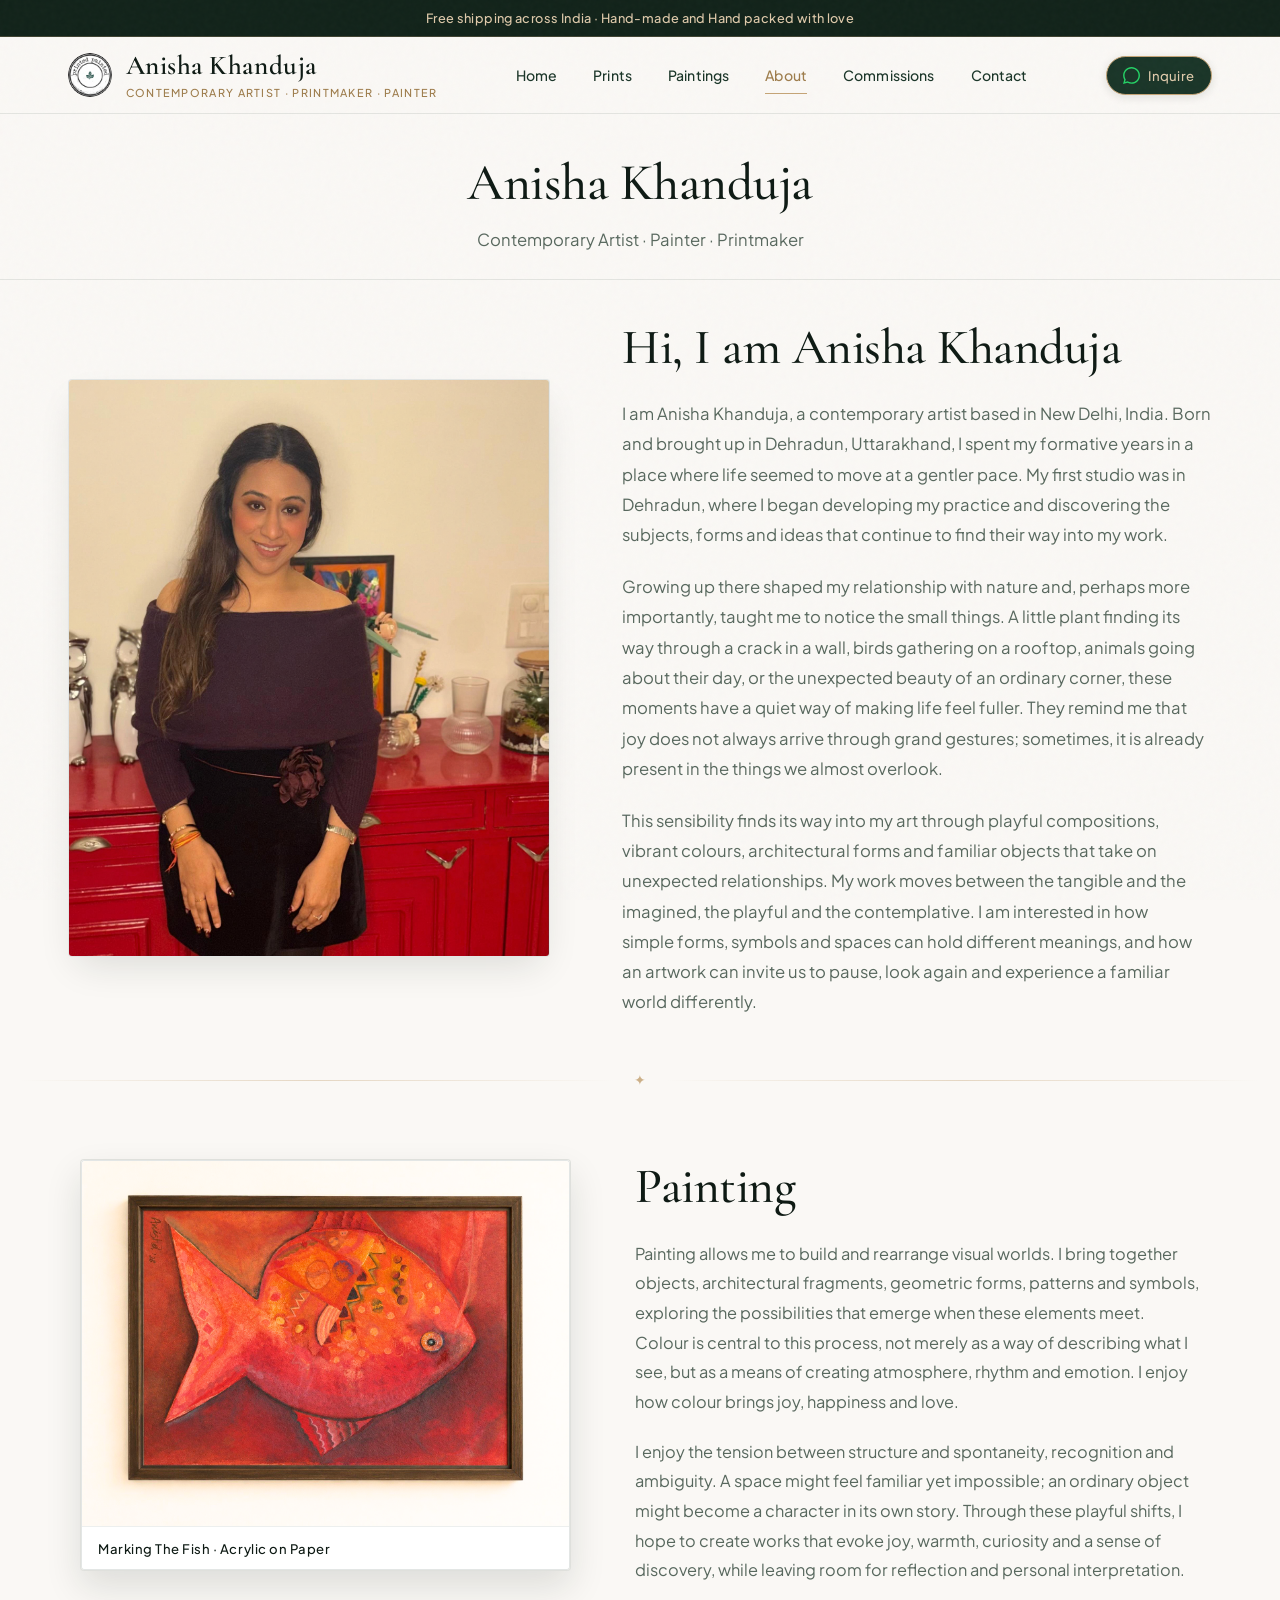
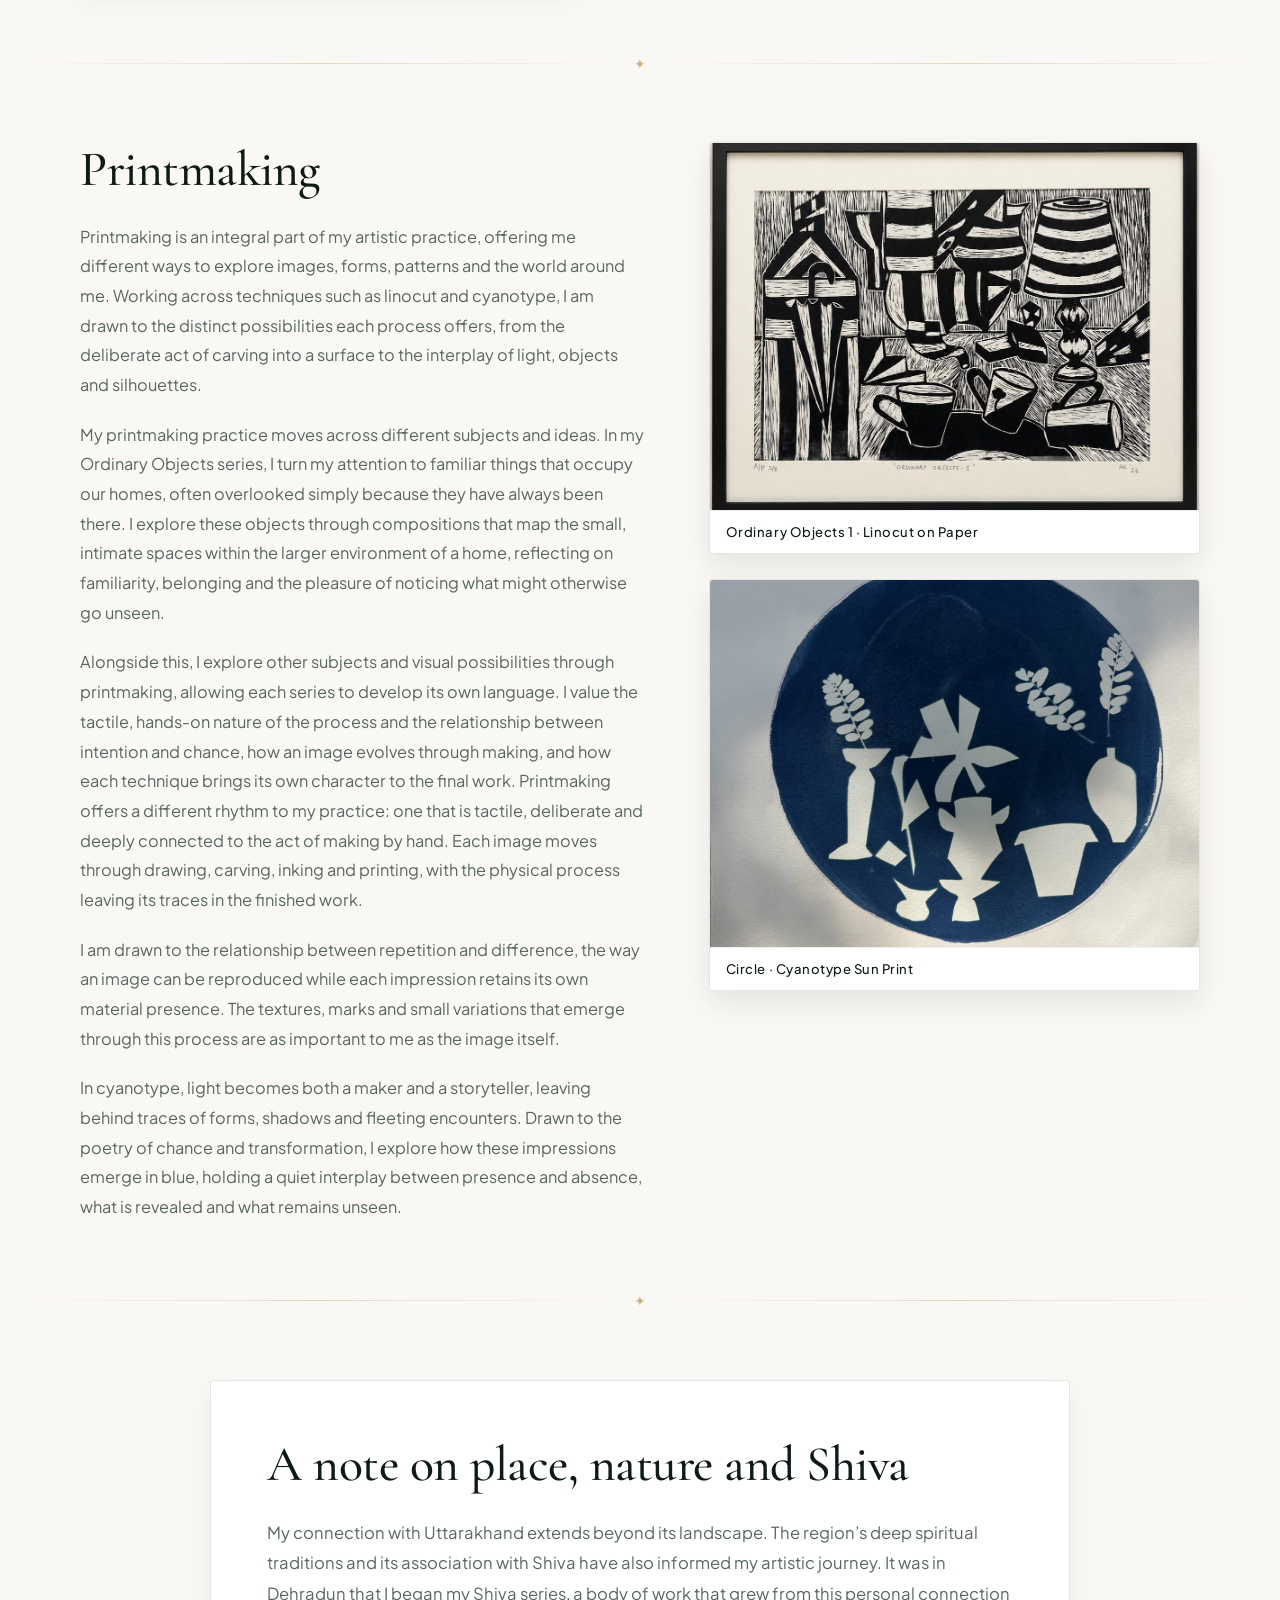
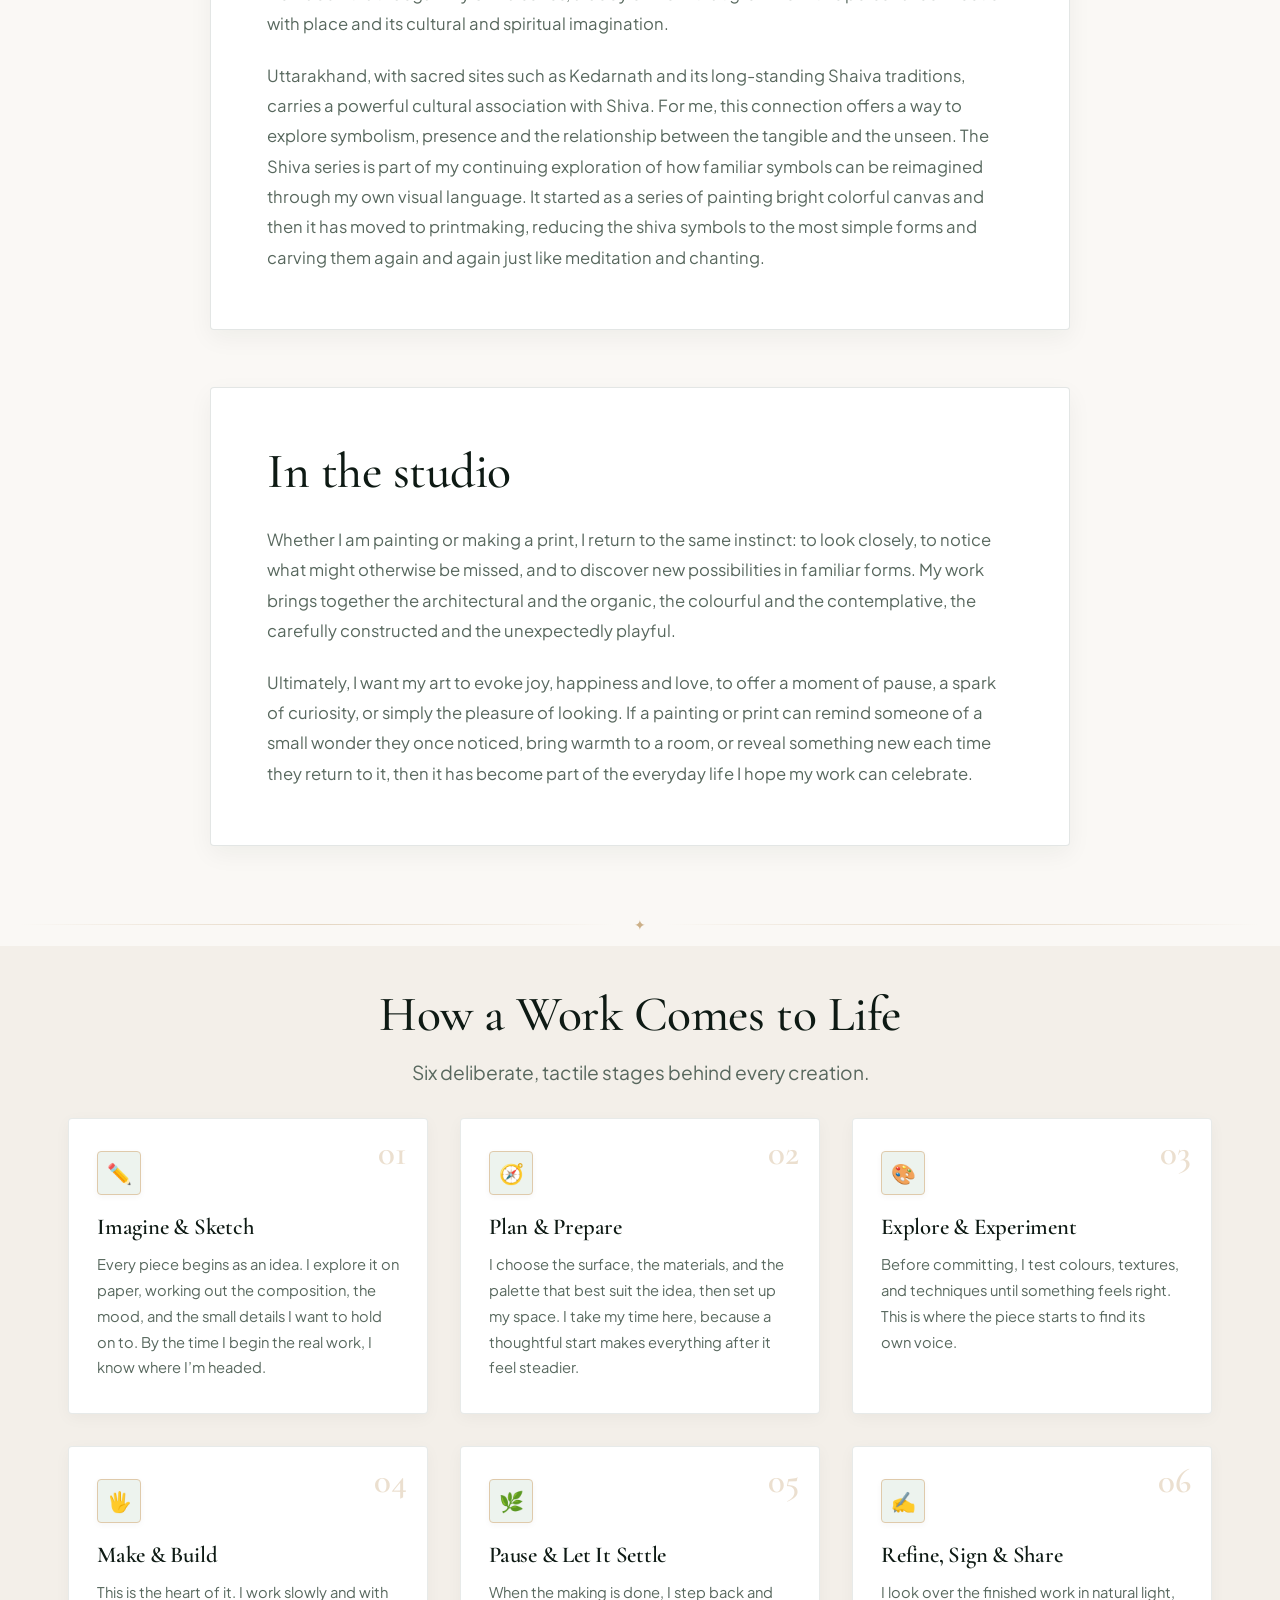
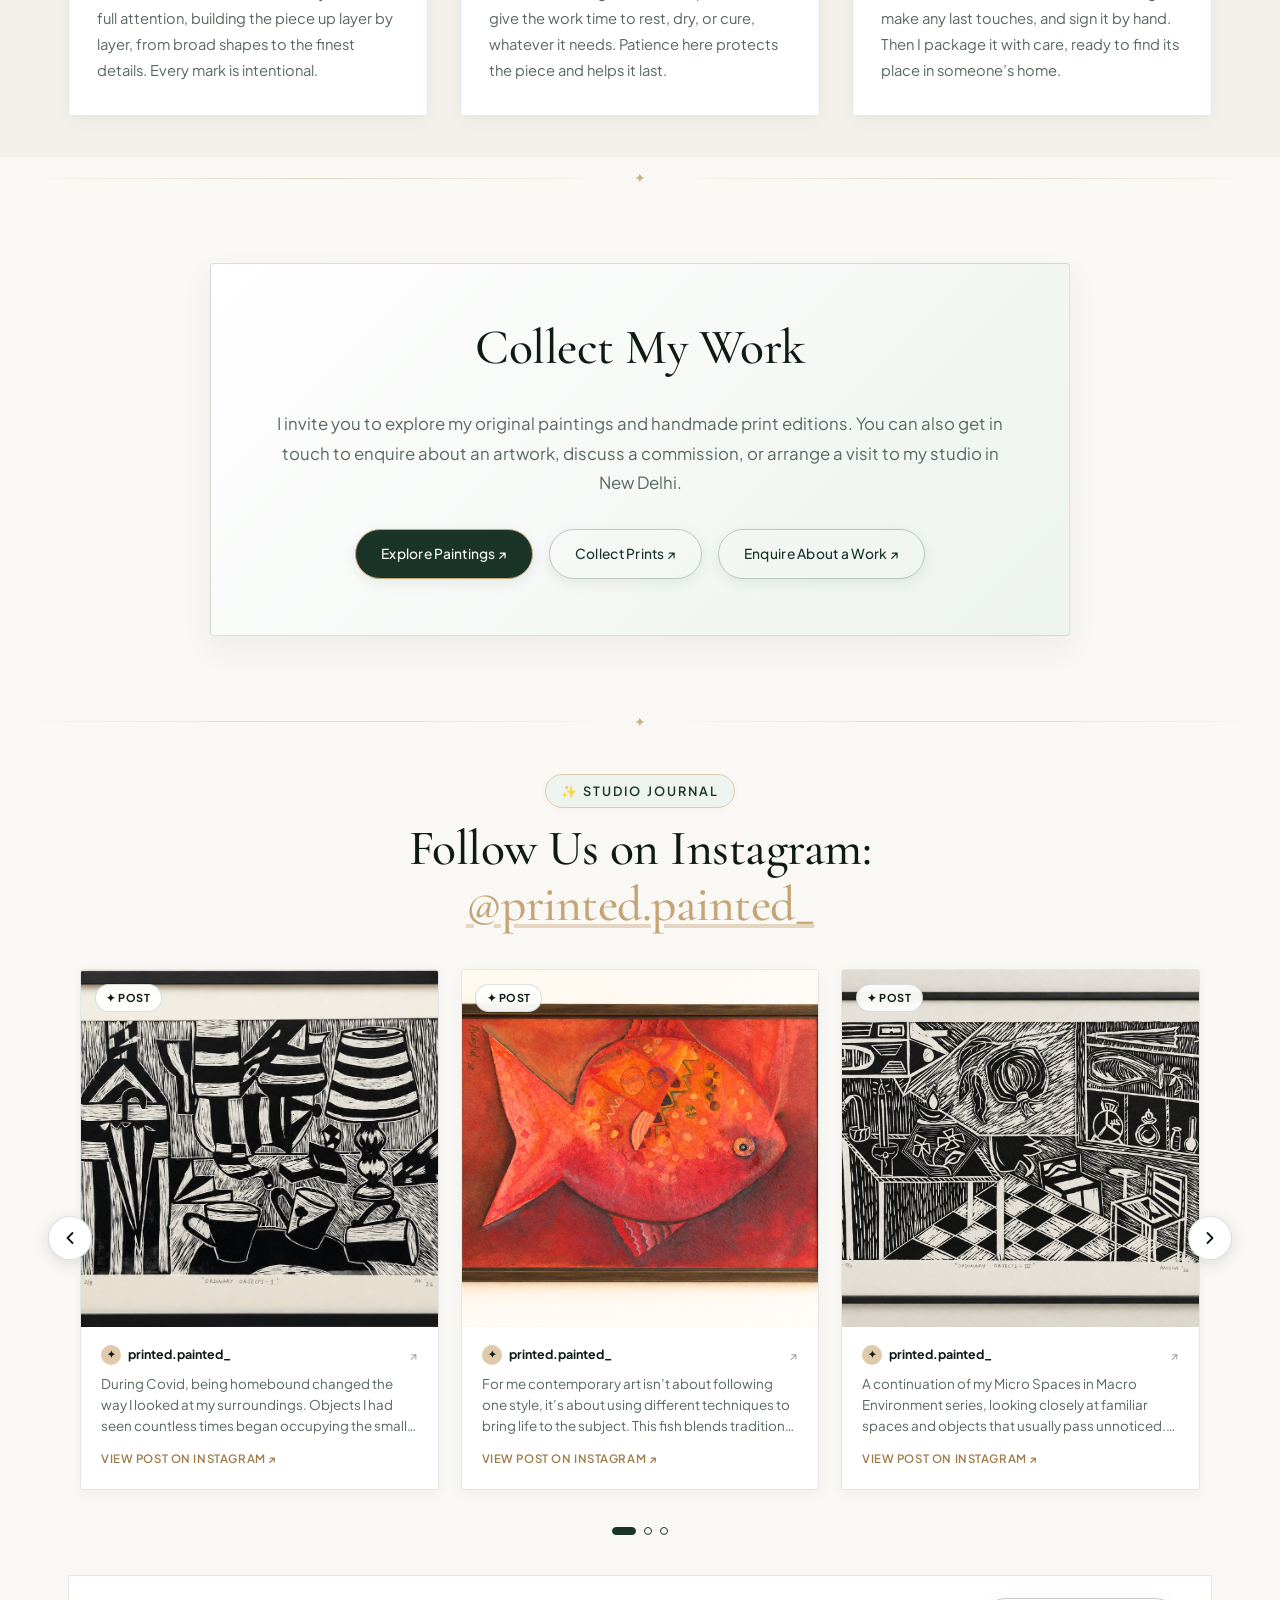
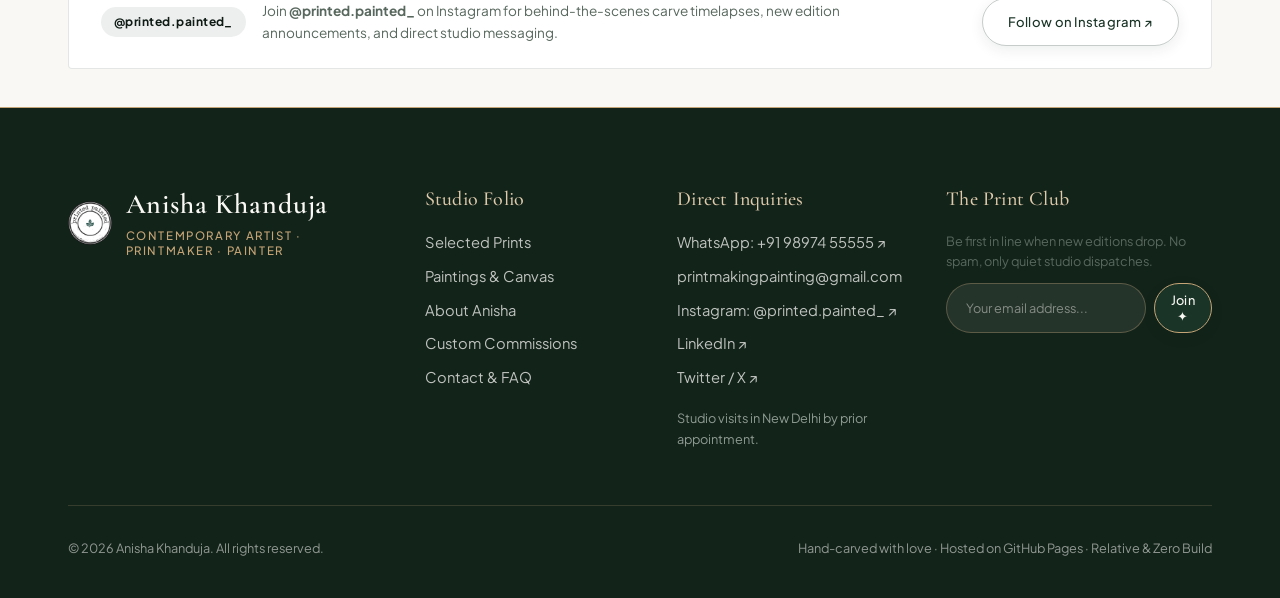
==== commit 6e53f833: "Refine About page layout and alignment, add Cyanotype Circle to printmaking section, and attach auth" ====
--- a/about/index.html
+++ b/about/index.html
@@ -119,7 +119,6 @@
       <div class="container">
         <h1 class="page-header-title">Anisha Khanduja</h1>
         <p class="page-header-subtitle">Contemporary Artist · Painter · Printmaker</p>
-        <p class="page-header-tagline" style="font-family: var(--font-display); font-size: clamp(1.2rem, 2vw, 1.5rem); font-style: italic; color: var(--gold-dark); margin-top: 0.5rem;">A way of looking at the familiar.</p>
       </div>
     </section>
 
@@ -136,7 +135,7 @@
 
         <!-- Story Content -->
         <div class="about-bio reveal-on-scroll stagger-2">
-          <h2 class="section-title">A way of looking at the familiar.</h2>
+          <h2 class="section-title">Hi, I am Anisha Khanduja</h2>
           <p>
             I am Anisha Khanduja, a contemporary artist based in New Delhi, India. Born and brought up in Dehradun, Uttarakhand, I spent my formative years in a place where life seemed to move at a gentler pace. My first studio was in Dehradun, where I began developing my practice and discovering the subjects, forms and ideas that continue to find their way into my work.
           </p>
@@ -160,7 +159,10 @@
       <div class="container">
         <div class="about-practice-grid reveal-on-scroll">
           <div class="about-practice-media">
-            <img src="../assets/img/paintings/marking-the-fish.png" alt="Painting by Anisha Khanduja — Marking The Fish" width="1448" height="1086" loading="lazy">
+            <div class="about-practice-frame">
+              <img src="../assets/img/paintings/marking-the-fish.png" alt="Painting by Anisha Khanduja — Marking The Fish" width="1448" height="1086" loading="lazy">
+              <span class="about-practice-label">Marking The Fish · Acrylic on Paper</span>
+            </div>
           </div>
           <div class="about-practice-content">
             <h2 class="section-title">Painting</h2>
@@ -184,8 +186,15 @@
     <section class="section about-practice-section" id="printmaking">
       <div class="container">
         <div class="about-practice-grid reverse reveal-on-scroll">
-          <div class="about-practice-media">
-            <img src="../assets/img/prints/ordinary-objects-1.jpg" alt="Printmaking by Anisha Khanduja — Ordinary Objects 1" width="1086" height="841" loading="lazy">
+          <div class="about-practice-media-stack">
+            <div class="about-practice-frame">
+              <img src="../assets/img/prints/ordinary-objects-1.jpg" alt="Printmaking by Anisha Khanduja — Ordinary Objects 1" width="1086" height="841" loading="lazy">
+              <span class="about-practice-label">Ordinary Objects 1 · Linocut on Paper</span>
+            </div>
+            <div class="about-practice-frame">
+              <img src="../assets/img/prints/cyanotype-circle.png" alt="Cyanotype Print by Anisha Khanduja — Circle" width="1386" height="1600" loading="lazy">
+              <span class="about-practice-label">Circle · Cyanotype Sun Print</span>
+            </div>
           </div>
           <div class="about-practice-content">
             <h2 class="section-title">Printmaking</h2>
@@ -386,21 +395,14 @@
           <!-- Slides Track Window -->
           <div class="insta-carousel-viewport" id="insta-viewport">
             <div class="insta-carousel-track" id="insta-track">
-              <!-- Slide 1: Reel -->
-              <div class="insta-slide" data-type="reel">
-                <a href="https://www.instagram.com/printed.painted_/" target="_blank" rel="noopener" class="insta-slide-card" aria-label="Watch Carving Ordinary Objects 1 on Instagram Reel">
+              <!-- Slide 1: Post (Ordinary Objects 1) -->
+              <div class="insta-slide" data-type="post">
+                <a href="https://www.instagram.com/printed.painted_/p/Ddq5JgoifHd/" target="_blank" rel="noopener" class="insta-slide-card" aria-label="View Ordinary Objects 1 post on Instagram">
                   <div class="insta-slide-media">
-                    <img src="../assets/img/prints/ordinary-objects-1.jpg" alt="Carving linocut block in studio" loading="lazy">
-                    <span class="insta-badge insta-badge-reel">
-                      <svg width="12" height="12" viewBox="0 0 24 24" fill="currentColor"><polygon points="5 3 19 12 5 21 5 3"/></svg>
-                      Reel
+                    <img src="../assets/img/prints/ordinary-objects-1.jpg" alt="Ordinary Objects 1 linocut print" loading="lazy">
+                    <span class="insta-badge insta-badge-post">
+                      ✦ Post
                     </span>
-                    <div class="insta-reel-play-overlay">
-                      <div class="insta-play-icon">
-                        <svg width="22" height="22" viewBox="0 0 24 24" fill="currentColor"><polygon points="8 5 19 12 8 19 8 5"/></svg>
-                      </div>
-                      <span class="insta-audio-tag">♫ Studio sound · Relief ink roll</span>
-                    </div>
                   </div>
                   <div class="insta-slide-meta">
                     <div class="insta-account-row">
@@ -408,15 +410,15 @@
                       <span class="insta-username">printed.painted_</span>
                       <span class="insta-icon-glyph">↗</span>
                     </div>
-                    <p class="insta-caption">Carving rhythmic lines for Ordinary Objects 1. Exploring the quiet warmth of domestic geometry.</p>
-                    <span class="insta-view-cta">Watch Reel on Instagram ↗</span>
+                    <p class="insta-caption">During Covid, being homebound changed the way I looked at my surroundings. Objects I had seen countless times began occupying the small spaces of home as micro spaces within a macro environment.</p>
+                    <span class="insta-view-cta">View Post on Instagram ↗</span>
                   </div>
                 </a>
               </div>
 
-              <!-- Slide 2: Post -->
+              <!-- Slide 2: Post (Marking The Fish) -->
               <div class="insta-slide" data-type="post">
-                <a href="https://www.instagram.com/printed.painted_/" target="_blank" rel="noopener" class="insta-slide-card" aria-label="View Marking The Fish on Instagram">
+                <a href="https://www.instagram.com/printed.painted_/" target="_blank" rel="noopener" class="insta-slide-card" aria-label="View Marking The Fish post on Instagram">
                   <div class="insta-slide-media">
                     <img src="../assets/img/paintings/marking-the-fish.png" alt="Marking The Fish acrylic painting on paper" loading="lazy">
                     <span class="insta-badge insta-badge-post">
@@ -429,27 +431,20 @@
                       <span class="insta-username">printed.painted_</span>
                       <span class="insta-icon-glyph">↗</span>
                     </div>
-                    <p class="insta-caption">Marking The Fish: Layering vibrant tones, intricate motifs, and playful visual worlds with acrylic on paper.</p>
+                    <p class="insta-caption">For me contemporary art isn&rsquo;t about following one style, it&rsquo;s about using different techniques to bring life to the subject. This fish blends traditional pattern-making with bold, unapologetic colour.</p>
                     <span class="insta-view-cta">View Post on Instagram ↗</span>
                   </div>
                 </a>
               </div>
 
-              <!-- Slide 3: Reel -->
-              <div class="insta-slide" data-type="reel">
-                <a href="https://www.instagram.com/printed.painted_/" target="_blank" rel="noopener" class="insta-slide-card" aria-label="Watch Inking the Block on Instagram">
+              <!-- Slide 3: Post (Ordinary Objects 3) -->
+              <div class="insta-slide" data-type="post">
+                <a href="https://www.instagram.com/p/Ddjf5peDSTY/" target="_blank" rel="noopener" class="insta-slide-card" aria-label="View Ordinary Objects 3 post on Instagram">
                   <div class="insta-slide-media">
-                    <img src="../assets/img/prints/ordinary-objects-3.jpg" alt="Inking process of linocut edition" loading="lazy">
-                    <span class="insta-badge insta-badge-reel">
-                      <svg width="12" height="12" viewBox="0 0 24 24" fill="currentColor"><polygon points="5 3 19 12 5 21 5 3"/></svg>
-                      Reel
+                    <img src="../assets/img/prints/ordinary-objects-3.jpg" alt="Ordinary Objects 3 linocut print" loading="lazy">
+                    <span class="insta-badge insta-badge-post">
+                      ✦ Post
                     </span>
-                    <div class="insta-reel-play-overlay">
-                      <div class="insta-play-icon">
-                        <svg width="22" height="22" viewBox="0 0 24 24" fill="currentColor"><polygon points="8 5 19 12 8 19 8 5"/></svg>
-                      </div>
-                      <span class="insta-audio-tag">♫ Studio sound · Roller hissing on glass</span>
-                    </div>
                   </div>
                   <div class="insta-slide-meta">
                     <div class="insta-account-row">
@@ -457,13 +452,13 @@
                       <span class="insta-username">printed.painted_</span>
                       <span class="insta-icon-glyph">↗</span>
                     </div>
-                    <p class="insta-caption">Inking Ordinary Objects 3. Listening for the delicate velvet hiss of oil ink rolled to exact thickness.</p>
-                    <span class="insta-view-cta">Watch Reel on Instagram ↗</span>
+                    <p class="insta-caption">A continuation of my Micro Spaces in Macro Environment series, looking closely at familiar spaces and objects that usually pass unnoticed... When you sit down to document, you start noticing ordinary things which make home, home.</p>
+                    <span class="insta-view-cta">View Post on Instagram ↗</span>
                   </div>
                 </a>
               </div>
 
-              <!-- Slide 4: Post -->
+              <!-- Slide 4: Post (Cyanotype Circle) -->
               <div class="insta-slide" data-type="post">
                 <a href="https://www.instagram.com/printed.painted_/" target="_blank" rel="noopener" class="insta-slide-card" aria-label="View Cyanotype Circle on Instagram">
                   <div class="insta-slide-media">
@@ -478,17 +473,17 @@
                       <span class="insta-username">printed.painted_</span>
                       <span class="insta-icon-glyph">↗</span>
                     </div>
-                    <p class="insta-caption">Natural solar exposure and water development. Prussian blue tones capturing shadows in sunlight.</p>
+                    <p class="insta-caption">Natural solar exposure and water development. Prussian blue tones capturing shadows in sunlight &mdash; an exploration of light, chance, and quiet presence.</p>
                     <span class="insta-view-cta">View Post on Instagram ↗</span>
                   </div>
                 </a>
               </div>
 
-              <!-- Slide 5: Post -->
+              <!-- Slide 5: Post (Foliage Painting) -->
               <div class="insta-slide" data-type="post">
-                <a href="https://www.instagram.com/printed.painted_/" target="_blank" rel="noopener" class="insta-slide-card" aria-label="View Cyanotype Food on Instagram">
+                <a href="https://www.instagram.com/printed.painted_/" target="_blank" rel="noopener" class="insta-slide-card" aria-label="View Foliage painting post on Instagram">
                   <div class="insta-slide-media">
-                    <img src="../assets/img/prints/cyanotype-food.png" alt="Cyanotype Food botanical and celestial print" loading="lazy">
+                    <img src="../assets/img/paintings/forest-painting.jpg" alt="Foliage painting by Anisha Khanduja" loading="lazy">
                     <span class="insta-badge insta-badge-post">
                       ✦ Post
                     </span>
@@ -499,7 +494,7 @@
                       <span class="insta-username">printed.painted_</span>
                       <span class="insta-icon-glyph">↗</span>
                     </div>
-                    <p class="insta-caption">Celestial and botanical geometry exposed under midday sun on heavyweight fine art paper.</p>
+                    <p class="insta-caption">Spent hours painting this and can now confirm: Nature has its own unique shades. It knows how to balance itself perfectly-imperfectly.</p>
                     <span class="insta-view-cta">View Post on Instagram ↗</span>
                   </div>
                 </a>
--- a/css/components.css
+++ b/css/components.css
@@ -2313,9 +2313,9 @@
 
 .about-grid {
   display: grid;
-  grid-template-columns: 0.9fr 1.1fr;
-  align-items: center;
-  gap: clamp(2rem, 5vw, 4.5rem);
+  grid-template-columns: 0.85fr 1.15fr;
+  align-items: start;
+  gap: clamp(2.25rem, 5vw, 4.5rem);
 }
 
 .about-image-wrap {
@@ -2326,9 +2326,9 @@
   position: relative;
   border: 1px solid rgba(26, 53, 40, 0.12);
   border-radius: var(--radius-sm);
-  box-shadow: 0 20px 40px -10px rgba(18, 35, 26, 0.15);
+  box-shadow: 0 16px 36px -10px rgba(18, 35, 26, 0.14);
   overflow: hidden;
-  background-color: #f7f5f0;
+  background-color: var(--surface-pure);
   transition: transform var(--transition-normal);
 }
 
@@ -2338,8 +2338,10 @@
 
 .about-frame img {
   width: 100%;
-  aspect-ratio: 4 / 4.8;
+  aspect-ratio: 3.5 / 4.2;
   object-fit: cover;
+  object-position: top center;
+  display: block;
 }
 
 .about-sticker-note {
@@ -2361,7 +2363,21 @@
 .about-bio {
   display: flex;
   flex-direction: column;
-  gap: 1.25rem;
+  gap: 1.35rem;
+}
+
+.about-bio .section-title {
+  margin: 0;
+  line-height: 1.2;
+}
+
+.about-bio p {
+  font-family: var(--font-body);
+  font-size: 1.04rem;
+  line-height: 1.82;
+  color: var(--ink-light);
+  margin: 0;
+  text-align: left;
 }
 
 .about-signature {
@@ -2396,8 +2412,8 @@
 .about-practice-grid {
   display: grid;
   grid-template-columns: 1fr 1.15fr;
-  gap: clamp(2rem, 5vw, 4.5rem);
-  align-items: center;
+  gap: clamp(2.5rem, 5vw, 4.5rem);
+  align-items: start;
   max-width: 1120px;
   margin-inline: auto;
 }
@@ -2406,7 +2422,8 @@
   grid-template-columns: 1.15fr 1fr;
 }
 
-.about-practice-grid.reverse .about-practice-media {
+.about-practice-grid.reverse .about-practice-media,
+.about-practice-grid.reverse .about-practice-media-stack {
   order: 2;
 }
 
@@ -2420,7 +2437,8 @@
     grid-template-columns: 1fr;
     gap: 2rem;
   }
-  .about-practice-grid.reverse .about-practice-media {
+  .about-practice-grid.reverse .about-practice-media,
+  .about-practice-grid.reverse .about-practice-media-stack {
     order: 1;
   }
   .about-practice-grid.reverse .about-practice-content {
@@ -2450,6 +2468,53 @@
   transform: scale(1.03);
 }
 
+/* Two-image stack to balance long printmaking text */
+.about-practice-media-stack {
+  display: flex;
+  flex-direction: column;
+  gap: 1.6rem;
+}
+
+.about-practice-frame {
+  position: relative;
+  border-radius: var(--radius-sm);
+  overflow: hidden;
+  box-shadow: 0 12px 28px rgba(18, 35, 26, 0.09);
+  border: 1px solid rgba(26, 53, 40, 0.12);
+  background-color: var(--surface-pure);
+  transition: transform var(--transition-normal), box-shadow var(--transition-normal);
+}
+
+.about-practice-frame:hover {
+  transform: translateY(-3px);
+  box-shadow: 0 18px 36px rgba(18, 35, 26, 0.13);
+}
+
+.about-practice-frame img {
+  width: 100%;
+  height: auto;
+  aspect-ratio: 4 / 3;
+  object-fit: cover;
+  display: block;
+  transition: transform 0.6s cubic-bezier(0.2, 0.8, 0.2, 1);
+}
+
+.about-practice-frame:hover img {
+  transform: scale(1.02);
+}
+
+.about-practice-label {
+  display: block;
+  padding: 0.65rem 1rem;
+  background-color: var(--surface-pure);
+  font-family: var(--font-body);
+  font-size: 0.82rem;
+  font-weight: 500;
+  letter-spacing: 0.04em;
+  color: var(--forest-ink);
+  border-top: 1px solid rgba(26, 53, 40, 0.08);
+}
+
 .about-practice-content {
   display: flex;
   flex-direction: column;
@@ -2463,9 +2528,10 @@
 .about-practice-content p {
   font-family: var(--font-body);
   font-size: 1.02rem;
-  line-height: 1.78;
+  line-height: 1.82;
   color: var(--ink-light);
   margin: 0;
+  text-align: left;
 }
 
 /* Essay Sections (Shiva & In the Studio) */
@@ -2483,7 +2549,7 @@
   padding: clamp(2rem, 4.5vw, 3.5rem);
   display: flex;
   flex-direction: column;
-  gap: 1.25rem;
+  gap: 1.35rem;
 }
 
 .about-essay-card .section-title {
@@ -2492,10 +2558,11 @@
 
 .about-essay-card p {
   font-family: var(--font-body);
-  font-size: 1.02rem;
-  line-height: 1.78;
+  font-size: 1.04rem;
+  line-height: 1.82;
   color: var(--ink-light);
   margin: 0;
+  text-align: left;
 }
 
 /* Collect Callout on About Page */
@@ -2893,13 +2960,13 @@
 
 .insta-caption {
   font-family: var(--font-body);
-  font-size: 0.82rem;
+  font-size: 0.84rem;
   line-height: 1.55;
   color: var(--ink-light);
   margin-bottom: 0.85rem;
-  min-height: 2.6rem;
+  min-height: 3.9rem;
   display: -webkit-box;
-  -webkit-line-clamp: 2;
+  -webkit-line-clamp: 3;
   -webkit-box-orient: vertical;
   overflow: hidden;
 }
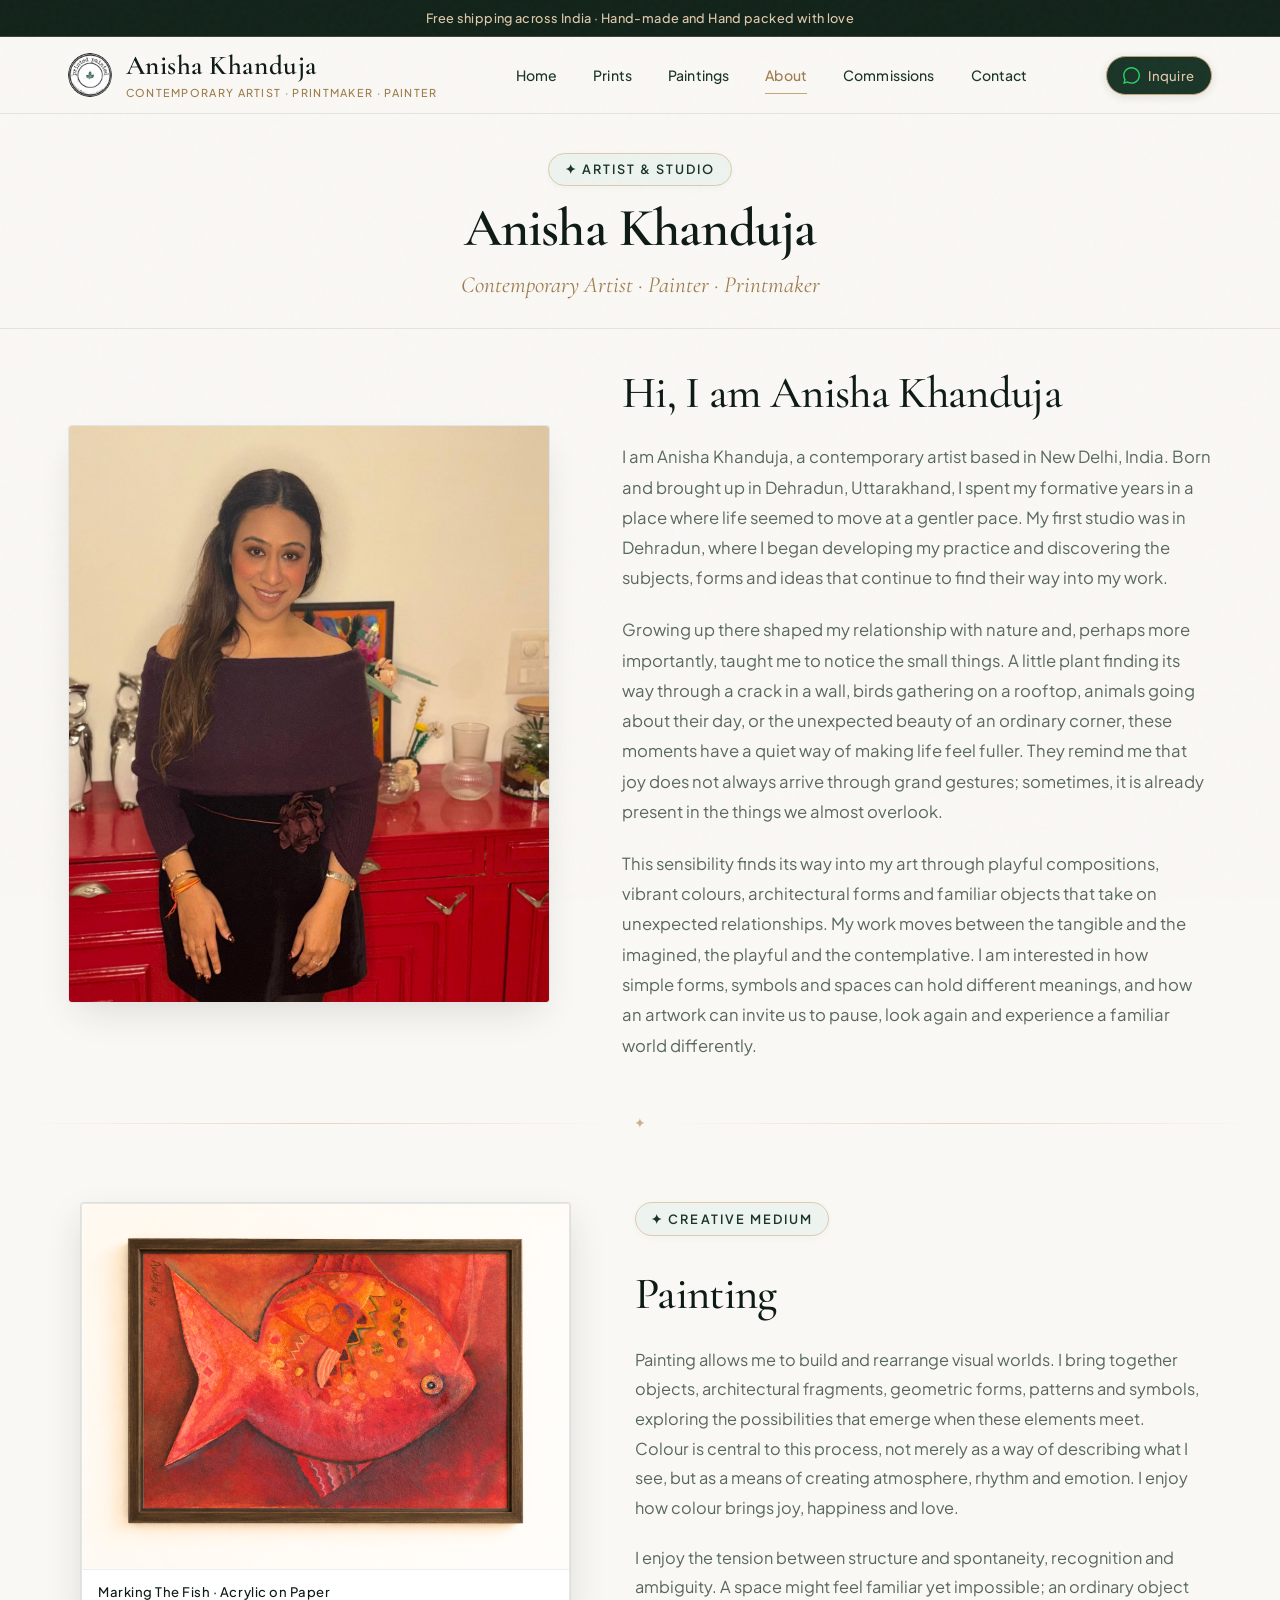
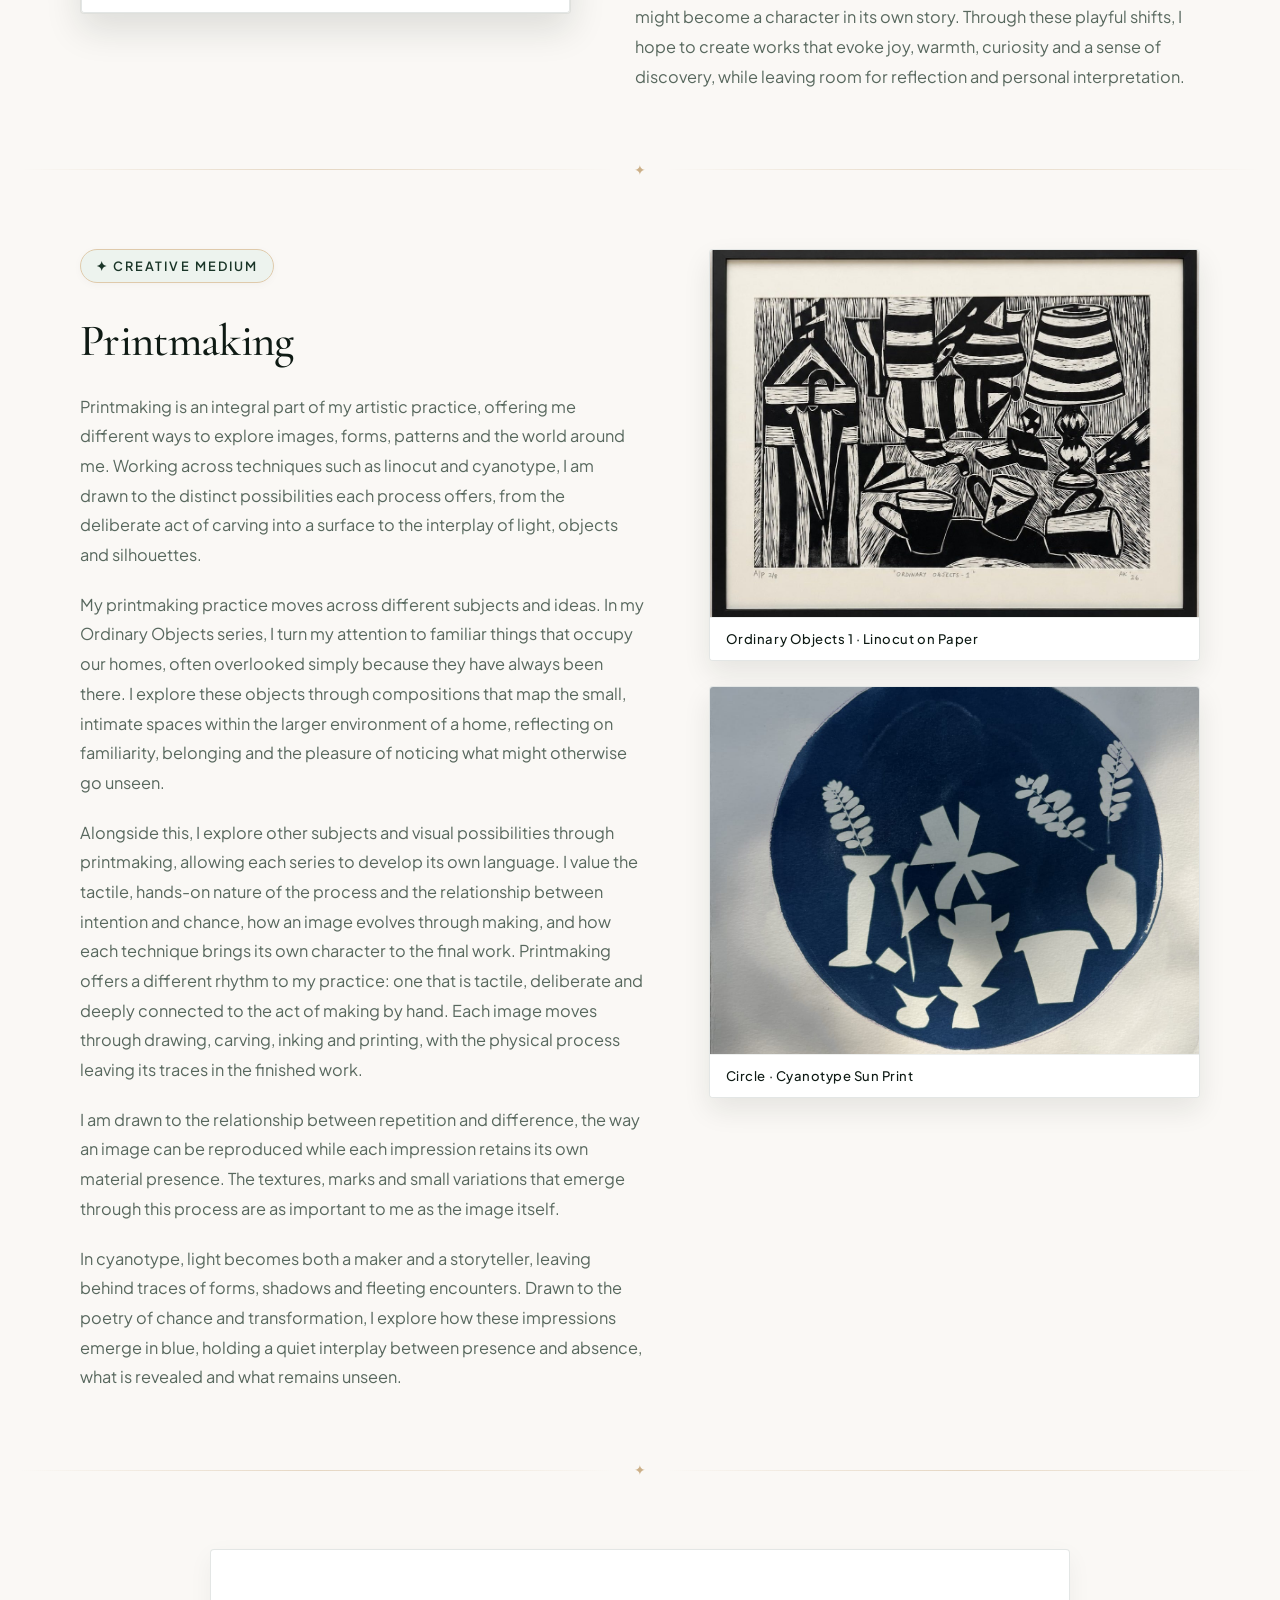
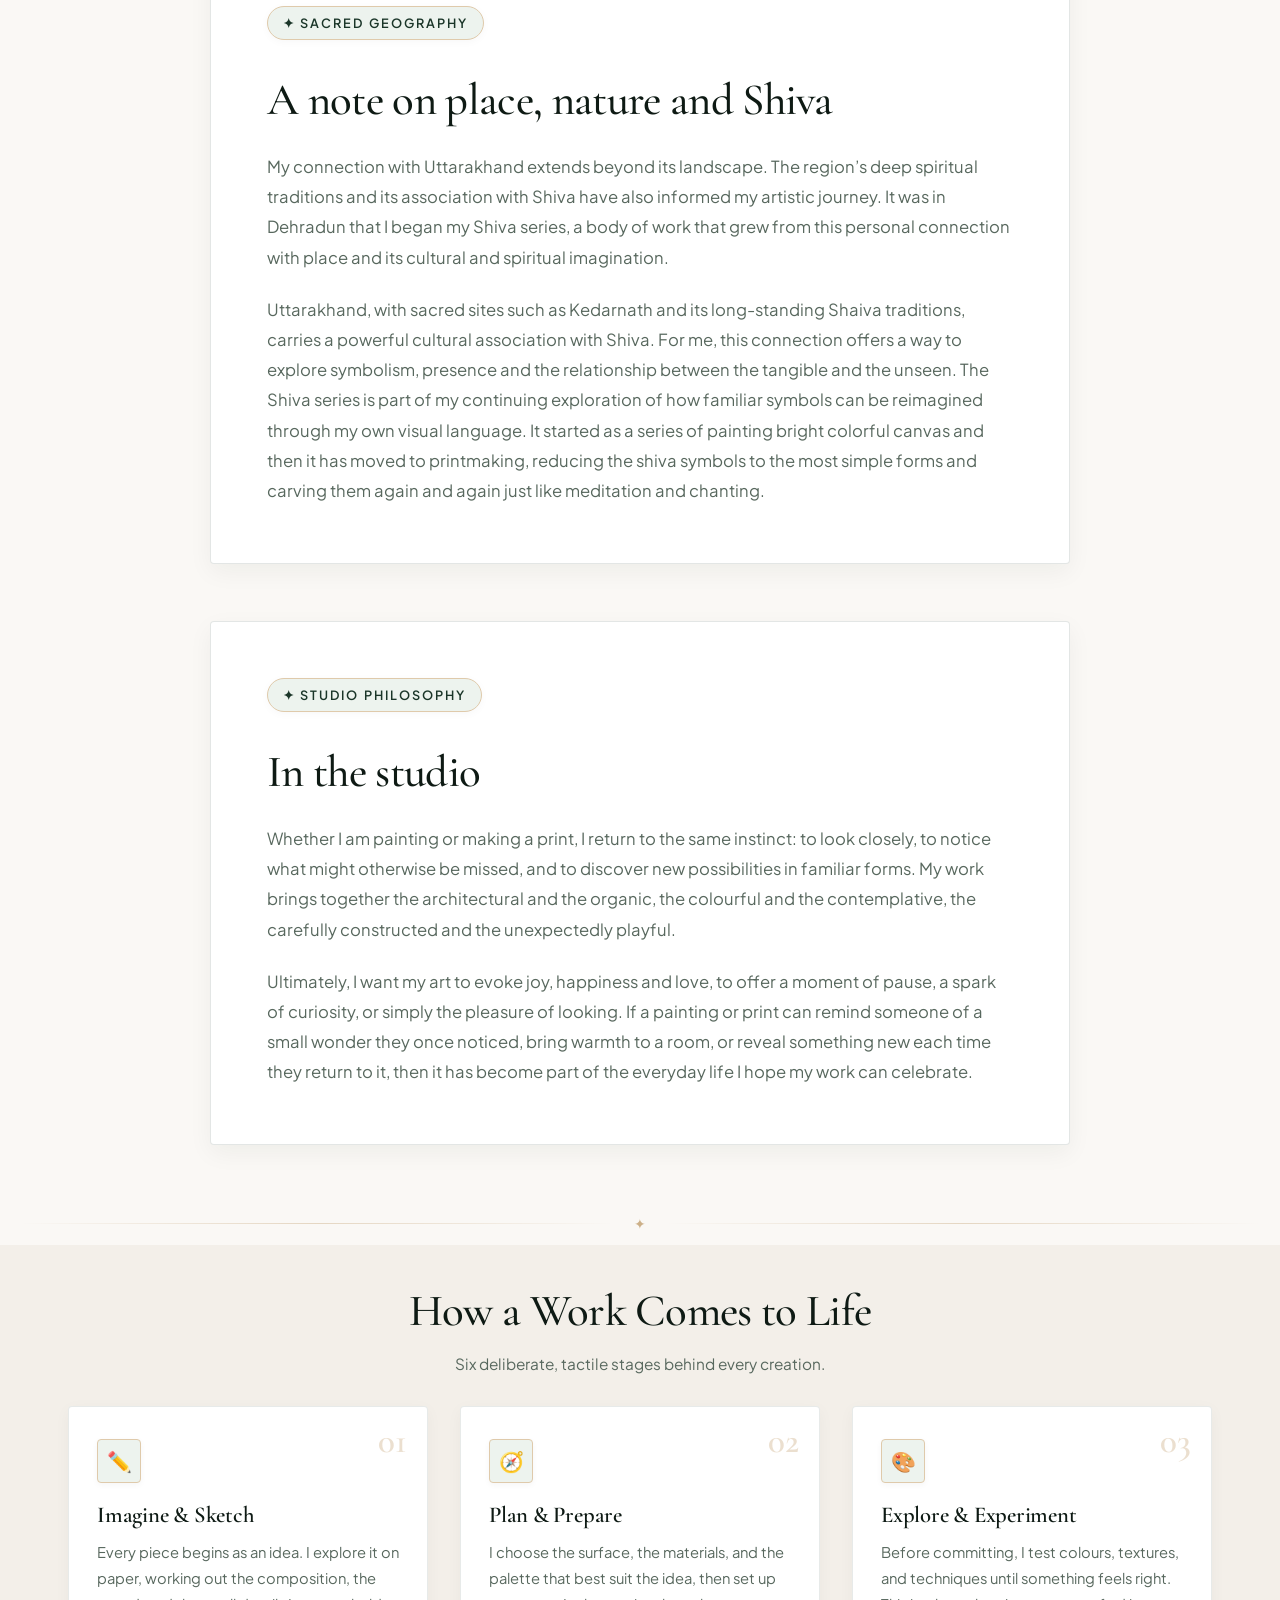
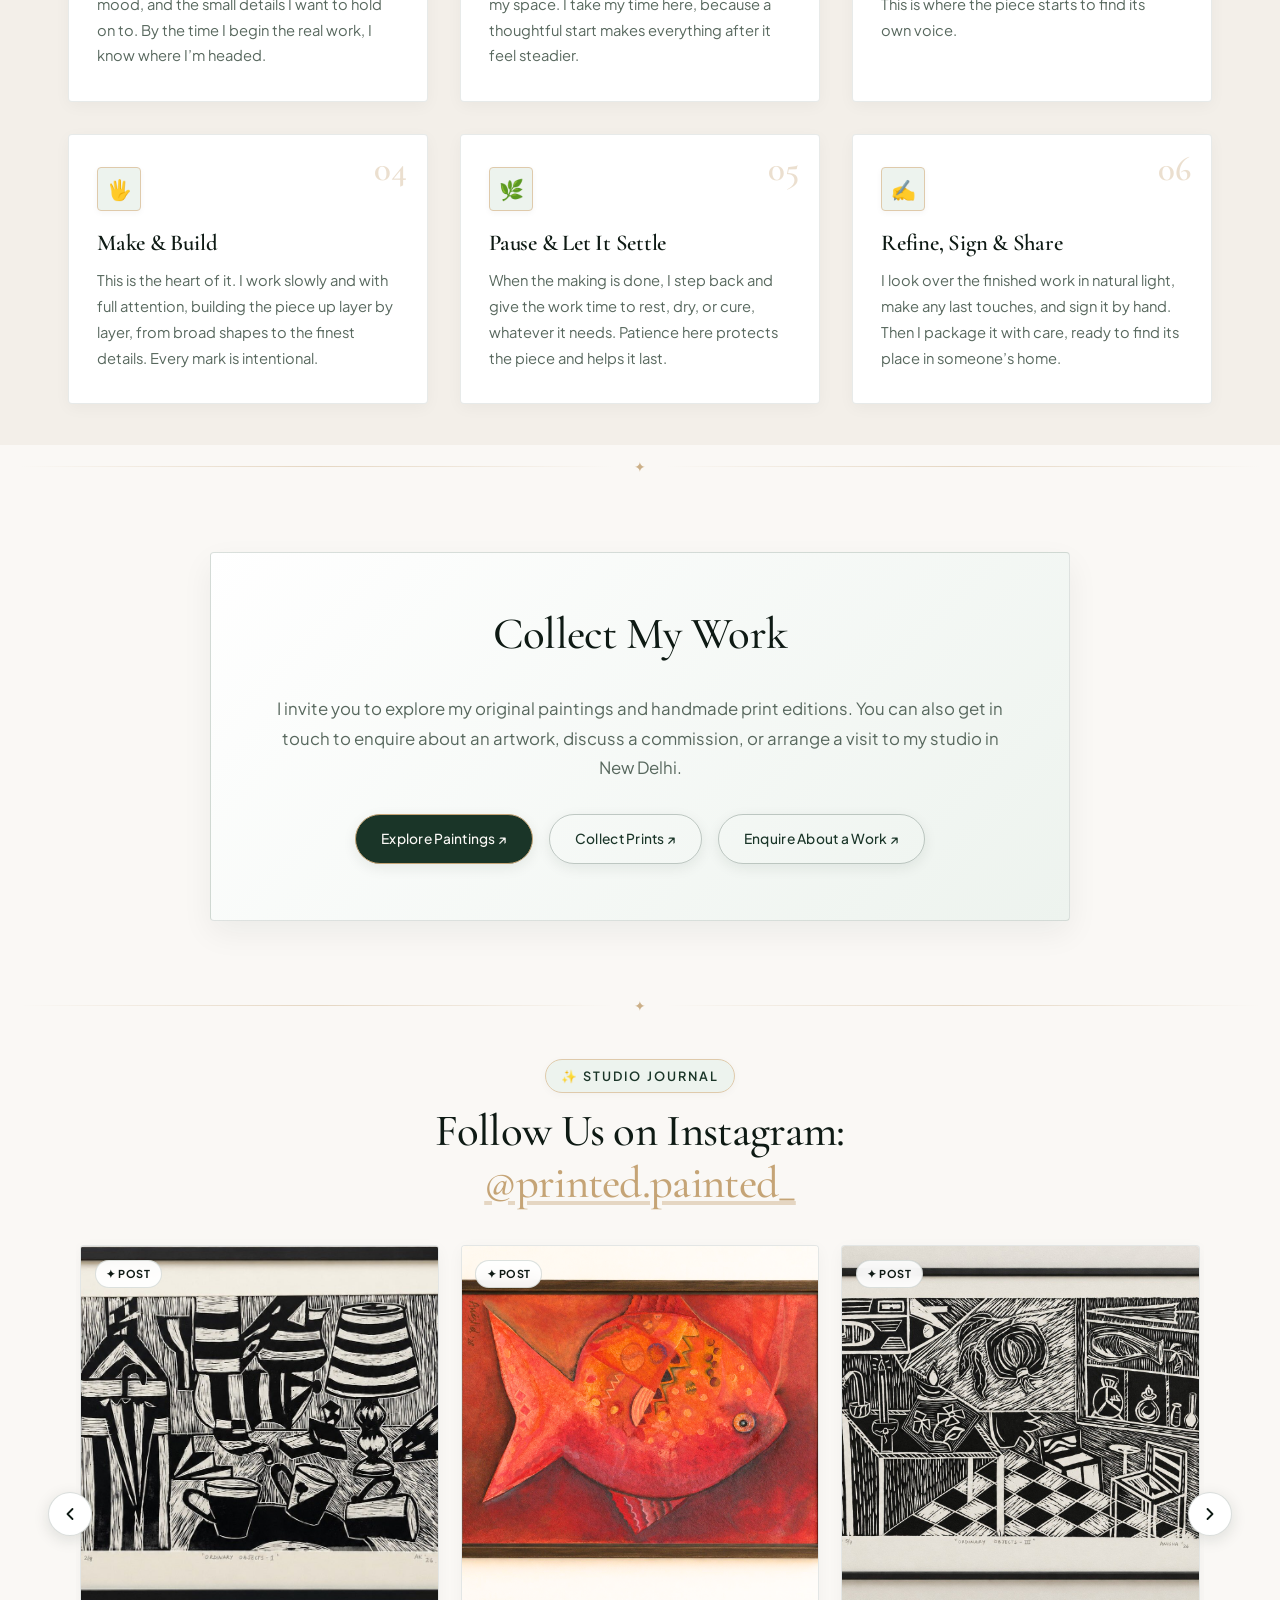
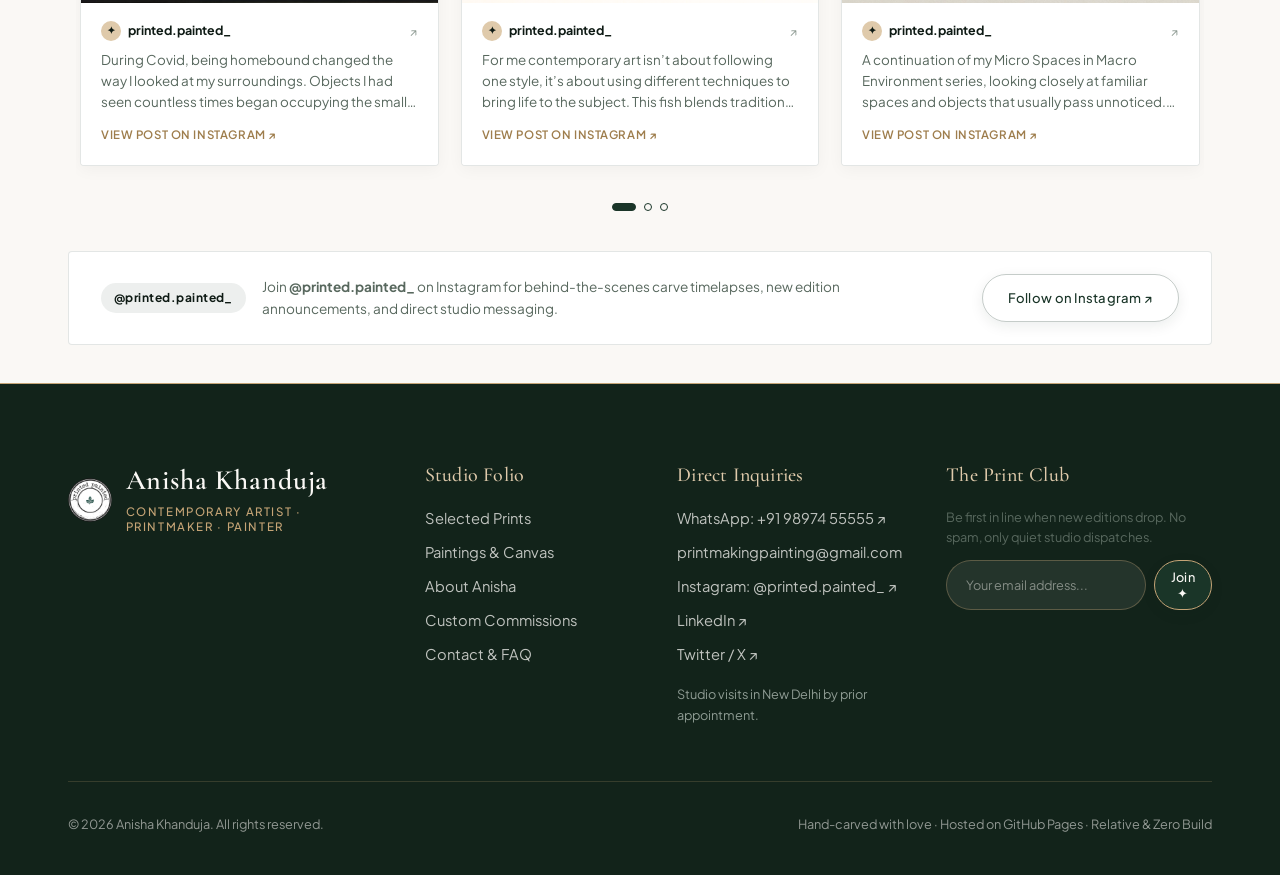
==== commit 52d13ff4: "Standardize typography and font hierarchy across all website pages" ====
--- a/about/index.html
+++ b/about/index.html
@@ -117,6 +117,7 @@
     <!-- Subpage Chapter Header -->
     <section class="page-header-section">
       <div class="container">
+        <div class="eyebrow">✦ Artist &amp; Studio</div>
         <h1 class="page-header-title">Anisha Khanduja</h1>
         <p class="page-header-subtitle">Contemporary Artist · Painter · Printmaker</p>
       </div>
@@ -165,6 +166,7 @@
             </div>
           </div>
           <div class="about-practice-content">
+            <div class="eyebrow">✦ Creative Medium</div>
             <h2 class="section-title">Painting</h2>
             <p>
               Painting allows me to build and rearrange visual worlds. I bring together objects, architectural fragments, geometric forms, patterns and symbols, exploring the possibilities that emerge when these elements meet. Colour is central to this process, not merely as a way of describing what I see, but as a means of creating atmosphere, rhythm and emotion. I enjoy how colour brings joy, happiness and love.
@@ -197,6 +199,7 @@
             </div>
           </div>
           <div class="about-practice-content">
+            <div class="eyebrow">✦ Creative Medium</div>
             <h2 class="section-title">Printmaking</h2>
             <p>
               Printmaking is an integral part of my artistic practice, offering me different ways to explore images, forms, patterns and the world around me. Working across techniques such as linocut and cyanotype, I am drawn to the distinct possibilities each process offers, from the deliberate act of carving into a surface to the interplay of light, objects and silhouettes.
@@ -227,6 +230,7 @@
     <section class="section about-essay-section" id="note-on-place">
       <div class="container">
         <div class="about-essay-card reveal-on-scroll">
+          <div class="eyebrow">✦ Sacred Geography</div>
           <h2 class="section-title">A note on place, nature and Shiva</h2>
           <p>
             My connection with Uttarakhand extends beyond its landscape. The region’s deep spiritual traditions and its association with Shiva have also informed my artistic journey. It was in Dehradun that I began my Shiva series, a body of work that grew from this personal connection with place and its cultural and spiritual imagination.
@@ -242,6 +246,7 @@
     <section class="section about-essay-section" id="in-the-studio" style="padding-top: 0;">
       <div class="container">
         <div class="about-essay-card reveal-on-scroll">
+          <div class="eyebrow">✦ Studio Philosophy</div>
           <h2 class="section-title">In the studio</h2>
           <p>
             Whether I am painting or making a print, I return to the same instinct: to look closely, to notice what might otherwise be missed, and to discover new possibilities in familiar forms. My work brings together the architectural and the organic, the colourful and the contemplative, the carefully constructed and the unexpectedly playful.
--- a/css/tokens.css
+++ b/css/tokens.css
@@ -33,6 +33,7 @@
 
   /* Editorial Typography Tones */
   --text-primary: var(--forest-ink);
+  --text-dark: var(--forest-ink);     /* Deep forest ink fallback */
   --text-muted: #58685E;          /* Slate botanical grey for specs, descriptions, captions */
   --text-faint: #8E9B93;          /* Subtle silver-sage for copyright, secondary metadata */
   --text-inverse: #FAF8F5;        /* Warm ivory text on dark green surfaces */
@@ -56,10 +57,21 @@
   --sky: var(--surface-sage);
   --terracotta: var(--accent-terracotta);
 
-  /* --- TYPOGRAPHY (Google Fonts) --- */
-  --font-display: 'Cormorant Garamond', Georgia, serif;
+
+  /* --- UNIFIED TYPOGRAPHIC SYSTEM (4 Specialized Font Roles) --- */
+  /* Role 1: Headings & Main Titles — Classical Fine Art Serif */
+  --font-heading: 'Cormorant Garamond', Georgia, serif;
+  --font-display: var(--font-heading); /* compatibility alias */
+
+  /* Role 2: Subheadings, Quotes & Artistic Accents — Literary Serif with Italic Flair */
+  --font-subheading: 'Cormorant Garamond', Georgia, serif;
+  --font-accent: var(--font-subheading);
+  --font-hand: var(--font-subheading);
+  /* Role 3: Body Text & Narrative Prose — Clean Modernist Sans */
   --font-body: 'Plus Jakarta Sans', -apple-system, BlinkMacSystemFont, "Segoe UI", Roboto, sans-serif;
-  --font-hand: 'Cormorant Garamond', Georgia, serif;
+  /* Role 4: UI, Eyebrows, Badges, Labels & Navigation — Architectural Semi-Bold Sans */
+  --font-ui: 'Plus Jakarta Sans', -apple-system, BlinkMacSystemFont, "Segoe UI", Roboto, sans-serif;
+  --font-meta: var(--font-ui);
 
   /* Fluid typography scale via clamp() */
   --text-xs: clamp(0.72rem, 0.7rem + 0.12vw, 0.8rem);
--- a/css/base.css
+++ b/css/base.css
@@ -172,7 +172,7 @@
   display: inline-flex;
   align-items: center;
   gap: 0.5rem;
-  font-family: var(--font-body);
+  font-family: var(--font-ui);
   font-size: var(--text-xs);
   font-weight: 600;
   letter-spacing: 0.16em;
@@ -226,12 +226,19 @@
 }
 
 .section-title {
+  font-family: var(--font-heading);
+  font-size: clamp(2rem, 3.5vw, 3rem);
+  font-weight: 500;
+  color: var(--forest-ink);
+  letter-spacing: -0.015em;
+  line-height: 1.15;
   margin-bottom: 0.85rem;
   text-wrap: balance;
 }
 
 .section-subtitle {
-  font-size: var(--text-md);
+  font-family: var(--font-body);
+  font-size: clamp(0.96rem, 1.1vw, 1.08rem);
   color: var(--text-muted);
   text-wrap: pretty;
   max-width: 640px;
--- a/css/components.css
+++ b/css/components.css
@@ -3295,23 +3295,36 @@
 }
 
 .page-header-title {
-  font-family: var(--font-display);
-  font-size: clamp(2.3rem, 1.8rem + 1.8vw, 3.8rem);
-  font-weight: 500;
+  font-family: var(--font-heading);
+  font-size: clamp(2.4rem, 4.2vw, 3.8rem);
+  font-weight: 600;
   color: var(--forest-ink);
-  letter-spacing: -0.01em;
-  line-height: 1.15;
-  margin-bottom: 0.85rem;
+  letter-spacing: -0.015em;
+  line-height: 1.12;
+  margin-bottom: 0.65rem;
   text-wrap: balance;
 }
 
 .page-header-subtitle {
-  font-family: var(--font-body);
-  font-size: clamp(0.92rem, 0.88rem + 0.2vw, 1.08rem);
+  font-family: var(--font-subheading);
+  font-style: italic;
+  font-size: clamp(1.15rem, 1.8vw, 1.45rem);
+  font-weight: 400;
+  color: var(--gold-dark);
+  max-width: 680px;
+  margin-inline: auto;
+  line-height: 1.45;
+  text-wrap: pretty;
+}
+
+.page-header-desc {
+  font-family: var(--font-body);
+  font-size: clamp(0.96rem, 1.1vw, 1.05rem);
   color: var(--text-muted);
   max-width: 660px;
   margin-inline: auto;
-  line-height: 1.65;
+  margin-top: 0.75rem;
+  line-height: 1.72;
   text-wrap: pretty;
 }
 
@@ -3494,25 +3507,26 @@
 }
 
 .commission-step-idx {
-  font-family: var(--font-display);
-  font-size: 1.75rem;
+  font-family: var(--font-heading);
+  font-size: 1.85rem;
   font-weight: 600;
   color: var(--gold-primary);
   line-height: 1;
 }
 
 .commission-step-title {
-  font-family: var(--font-display);
-  font-size: 1.15rem;
+  font-family: var(--font-heading);
+  font-size: 1.25rem;
   font-weight: 600;
   color: var(--forest-ink);
   margin: 0;
+  line-height: 1.25;
 }
 
 .commission-step-desc {
   font-family: var(--font-body);
-  font-size: 0.82rem;
-  line-height: 1.55;
+  font-size: 0.92rem;
+  line-height: 1.7;
   color: var(--text-muted);
   margin: 0;
 }
@@ -4596,7 +4610,7 @@
 }
 
 .commissions-hero-title {
-  font-family: var(--font-display);
+  font-family: var(--font-heading);
   font-size: clamp(2rem, 3.8vw, 3rem);
   font-weight: 600;
   color: var(--forest-ink);
@@ -4607,9 +4621,10 @@
 }
 
 .commissions-hero-desc {
-  font-size: clamp(1.02rem, 1.35vw, 1.15rem);
-  line-height: 1.75;
-  color: var(--text-dark);
+  font-family: var(--font-body);
+  font-size: clamp(1rem, 1.2vw, 1.08rem);
+  line-height: 1.78;
+  color: var(--text-muted);
   margin: 0 0 1.15rem 0;
   text-wrap: pretty;
   max-width: 680px;
@@ -4669,7 +4684,7 @@
 }
 
 .create-card-title {
-  font-family: var(--font-display);
+  font-family: var(--font-heading);
   font-size: clamp(1.35rem, 2vw, 1.65rem);
   font-weight: 600;
   color: var(--forest-ink);
@@ -4679,9 +4694,10 @@
 }
 
 .create-card-desc {
-  font-size: 0.92rem;
-  line-height: 1.68;
-  color: var(--ink-light);
+  font-family: var(--font-body);
+  font-size: 0.95rem;
+  line-height: 1.72;
+  color: var(--text-muted);
   margin: 0;
   flex-grow: 1;
   text-wrap: pretty;
@@ -4767,15 +4783,16 @@
 }
 
 .brand-space-kicker {
+  font-family: var(--font-ui);
   font-size: 0.76rem;
   text-transform: uppercase;
-  letter-spacing: 0.12em;
+  letter-spacing: 0.14em;
   color: var(--gold-dark);
   font-weight: 600;
 }
 
 .brand-space-title {
-  font-family: var(--font-display);
+  font-family: var(--font-heading);
   font-size: clamp(1.6rem, 2.4vw, 2.2rem);
   font-weight: 600;
   color: var(--forest-ink);
@@ -4785,9 +4802,10 @@
 }
 
 .brand-space-text {
-  font-size: 0.96rem;
-  line-height: 1.75;
-  color: var(--text-dark);
+  font-family: var(--font-body);
+  font-size: 0.98rem;
+  line-height: 1.78;
+  color: var(--text-muted);
   margin: 0;
   text-wrap: pretty;
 }
@@ -4882,20 +4900,31 @@
 }
 
 .contact-hero-title {
-  font-family: var(--font-display);
-  font-size: clamp(2.5rem, 4.5vw, 4rem);
+  font-family: var(--font-heading);
+  font-size: clamp(2.4rem, 4.2vw, 3.8rem);
   font-weight: 600;
   color: var(--forest-ink);
-  line-height: 1.1;
+  line-height: 1.12;
   margin: 0;
   letter-spacing: -0.015em;
   text-wrap: balance;
 }
 
+.contact-hero-subtitle {
+  font-family: var(--font-subheading);
+  font-style: italic;
+  font-size: clamp(1.15rem, 1.8vw, 1.45rem);
+  font-weight: 400;
+  color: var(--gold-dark);
+  margin: 0;
+  line-height: 1.45;
+}
+
 .contact-hero-lead {
-  font-size: clamp(1.05rem, 1.4vw, 1.2rem);
-  line-height: 1.7;
-  color: var(--text-dark);
+  font-family: var(--font-body);
+  font-size: clamp(1rem, 1.25vw, 1.12rem);
+  line-height: 1.78;
+  color: var(--text-muted);
   margin: 0;
   text-wrap: pretty;
 }
@@ -4955,12 +4984,12 @@
 }
 
 .form-label {
-  font-family: var(--font-body);
-  font-size: 0.8rem;
-  font-weight: 600;
-  letter-spacing: 0.04em;
+  font-family: var(--font-ui);
+  font-size: 0.76rem;
+  font-weight: 600;
+  letter-spacing: 0.08em;
   text-transform: uppercase;
-  color: var(--forest-ink);
+  color: var(--forest-primary);
 }
 
 .form-input,
@@ -5044,7 +5073,7 @@
 }
 
 .contact-commissions-title {
-  font-family: var(--font-display);
+  font-family: var(--font-heading);
   font-size: clamp(1.85rem, 2.8vw, 2.5rem);
   font-weight: 600;
   color: var(--forest-ink);
@@ -5054,9 +5083,10 @@
 }
 
 .contact-commissions-desc {
-  font-size: 0.98rem;
-  line-height: 1.75;
-  color: var(--text-dark);
+  font-family: var(--font-body);
+  font-size: 1rem;
+  line-height: 1.78;
+  color: var(--text-muted);
   margin: 0;
   text-wrap: pretty;
 }
@@ -5094,7 +5124,7 @@
 }
 
 .other-enquiry-title {
-  font-family: var(--font-display);
+  font-family: var(--font-heading);
   font-size: clamp(1.35rem, 2vw, 1.6rem);
   font-weight: 600;
   color: var(--forest-ink);
@@ -5104,8 +5134,9 @@
 }
 
 .other-enquiry-desc {
-  font-size: 0.92rem;
-  line-height: 1.65;
+  font-family: var(--font-body);
+  font-size: 0.95rem;
+  line-height: 1.7;
   color: var(--text-muted);
   margin: 0;
   text-wrap: pretty;
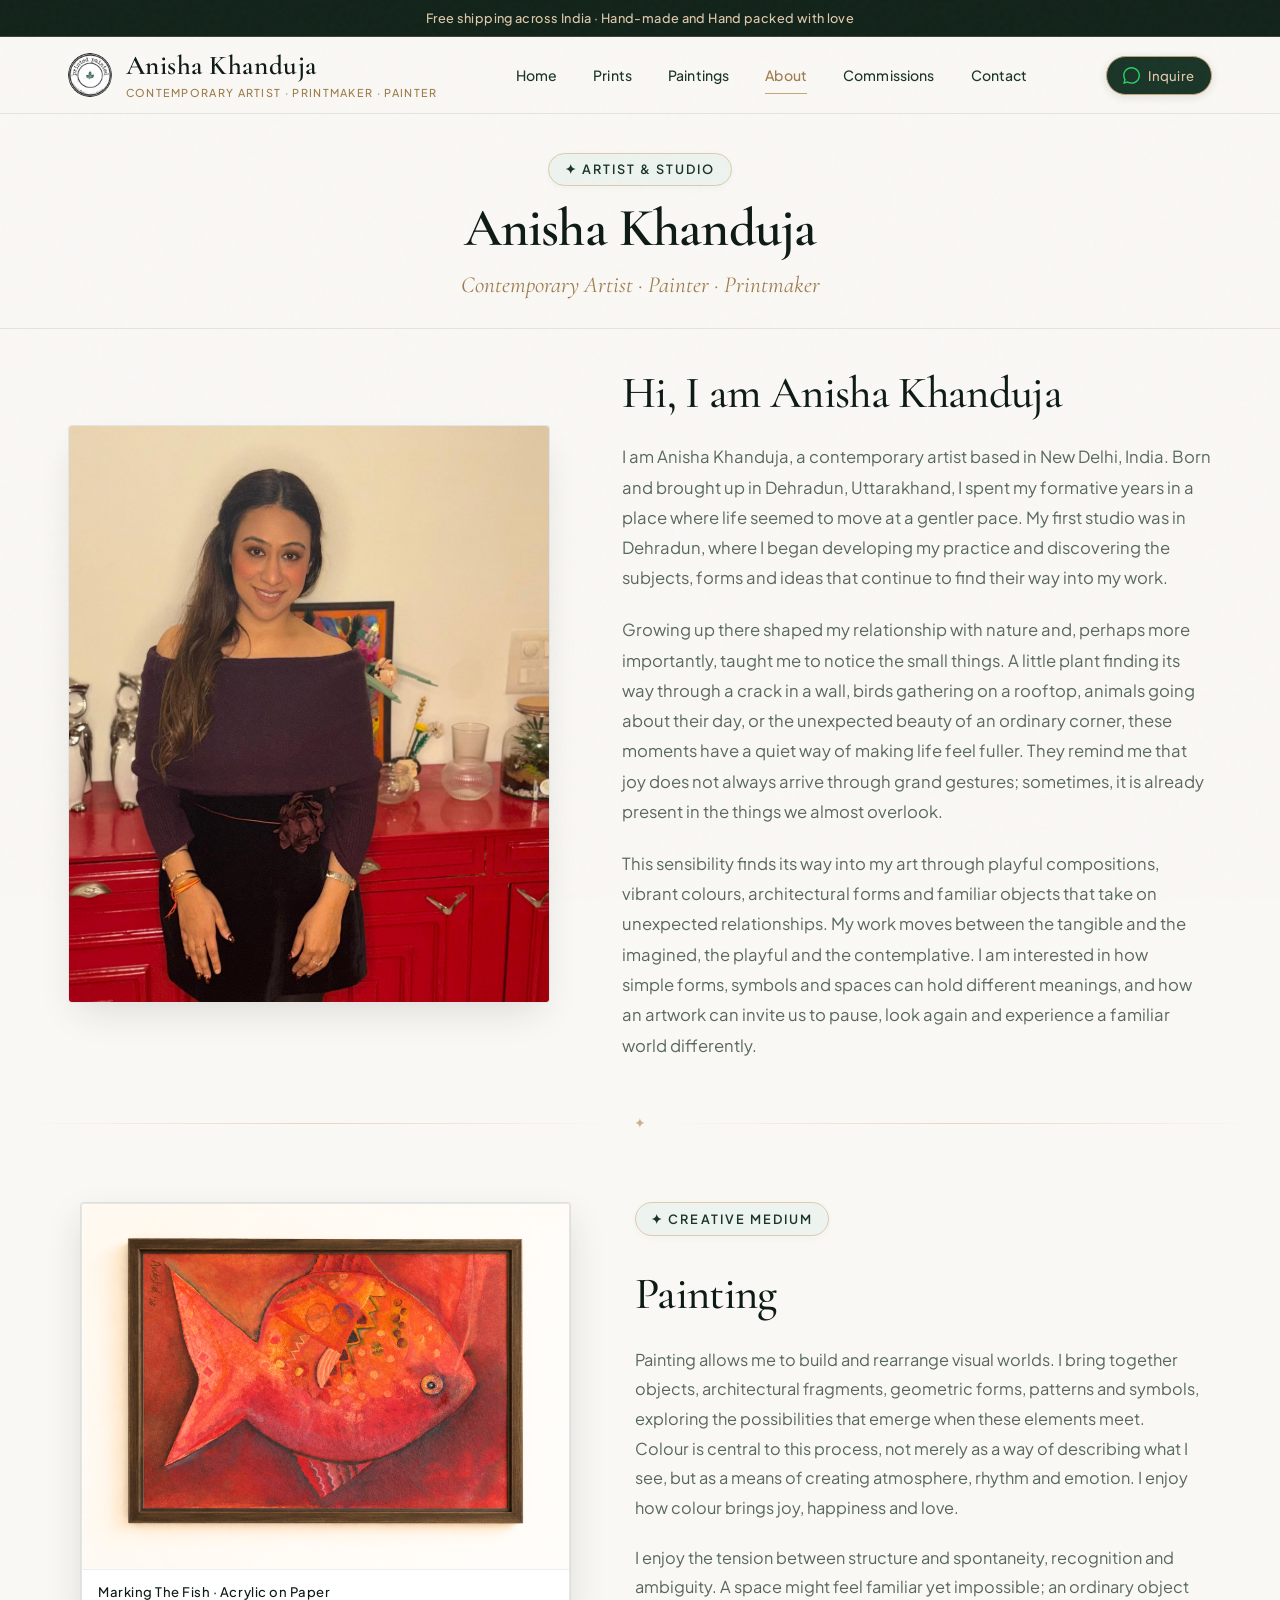
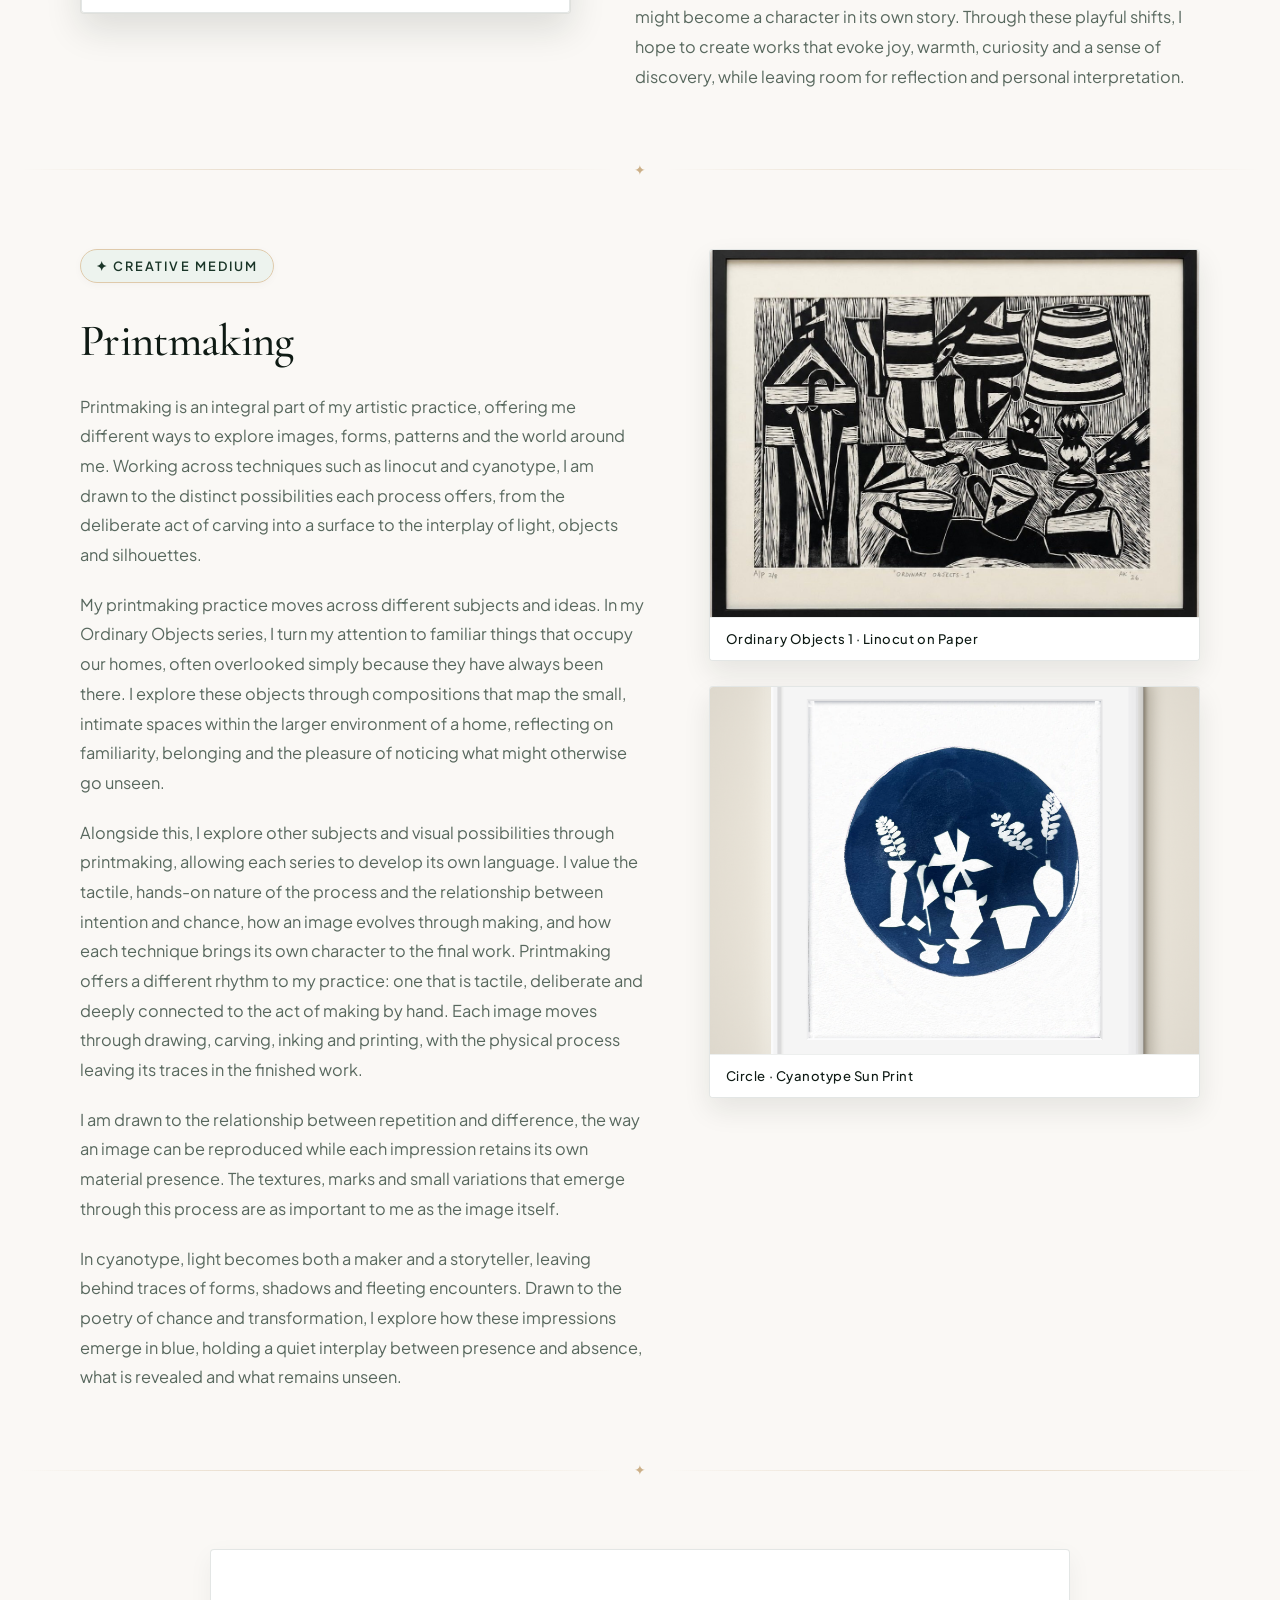
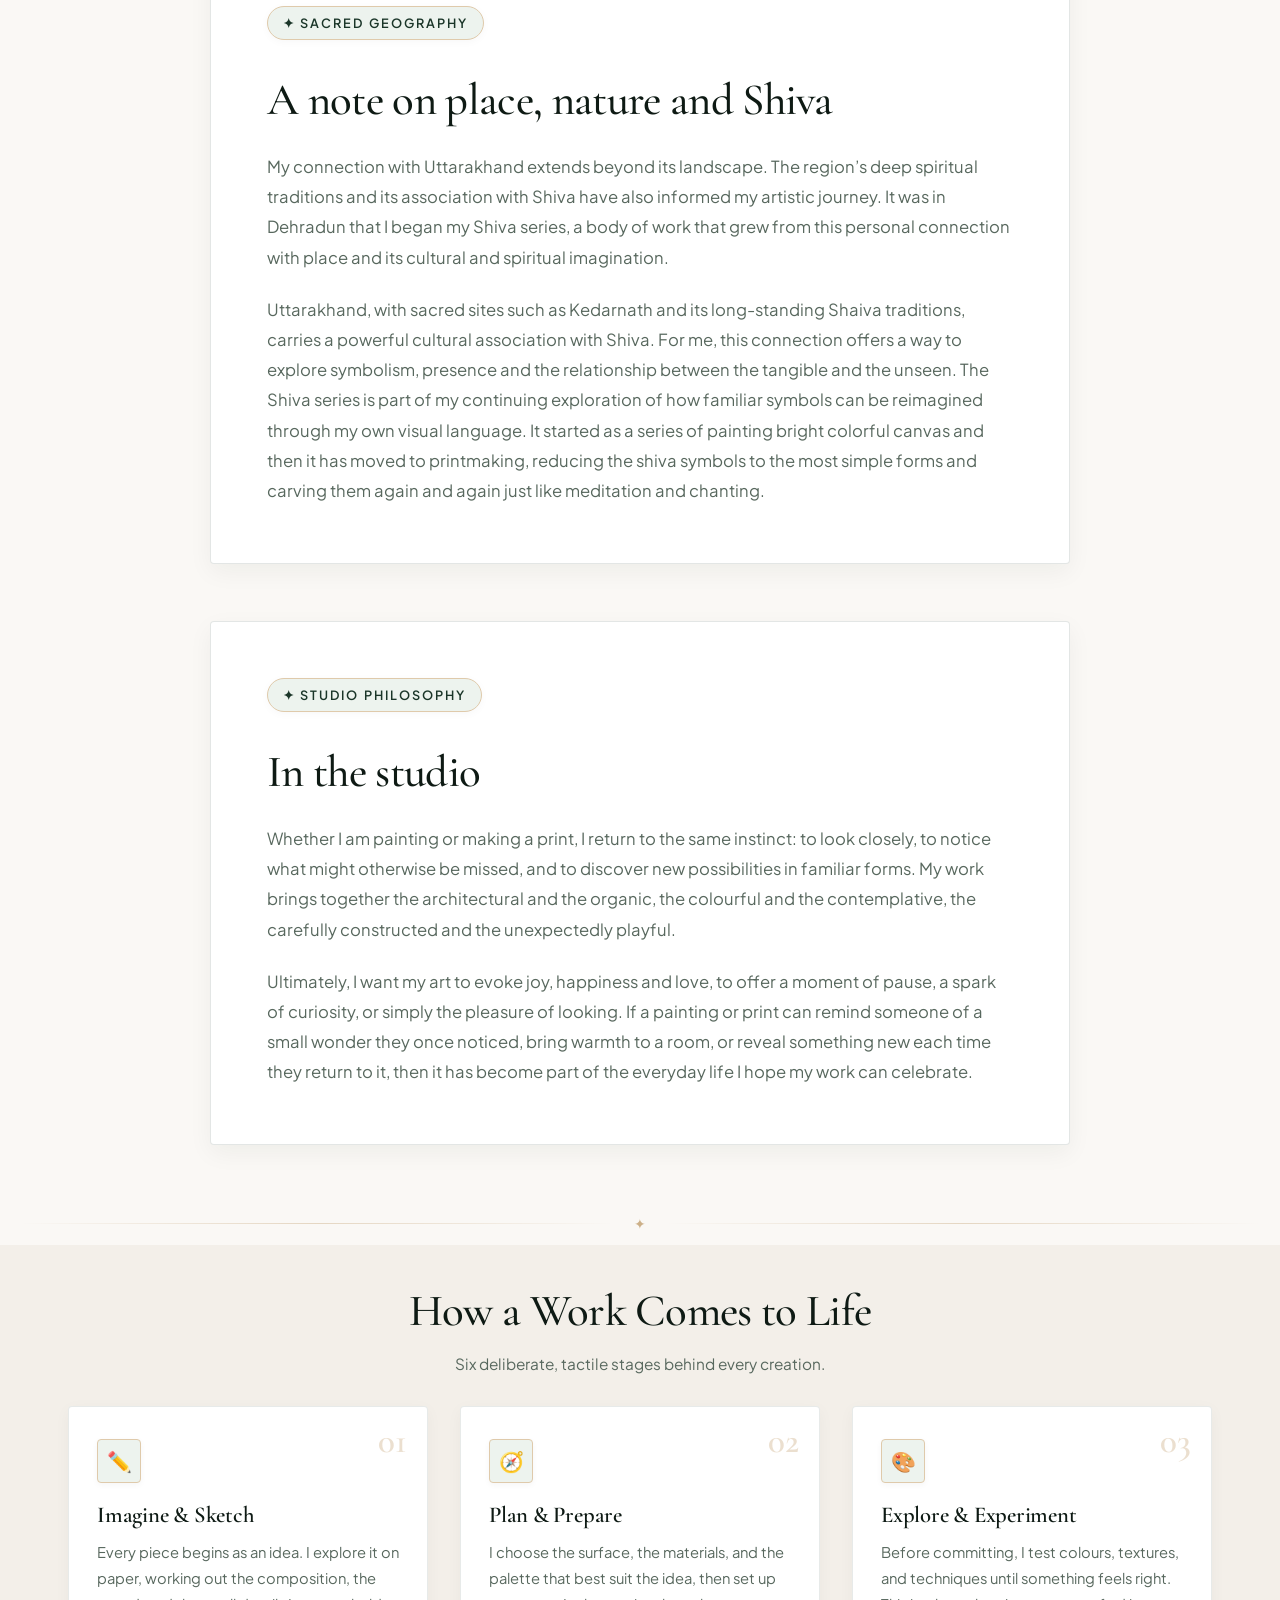
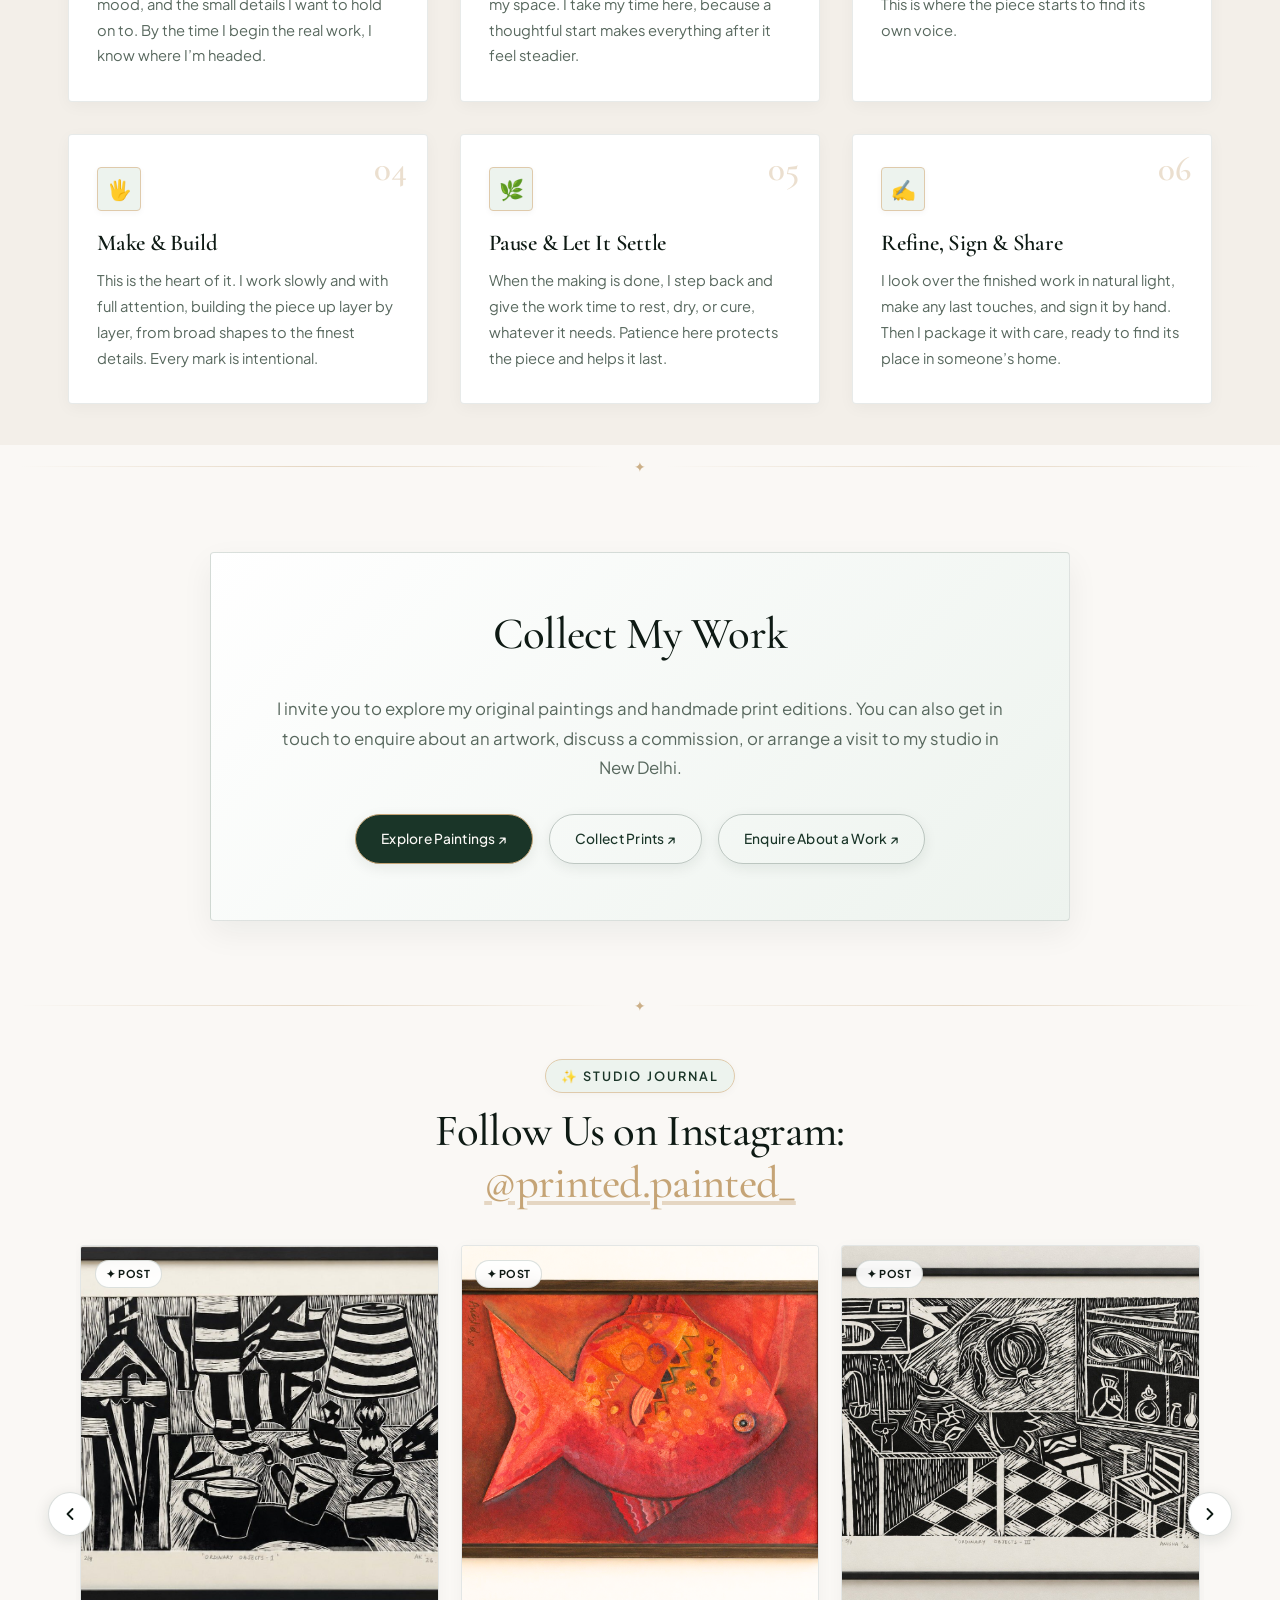
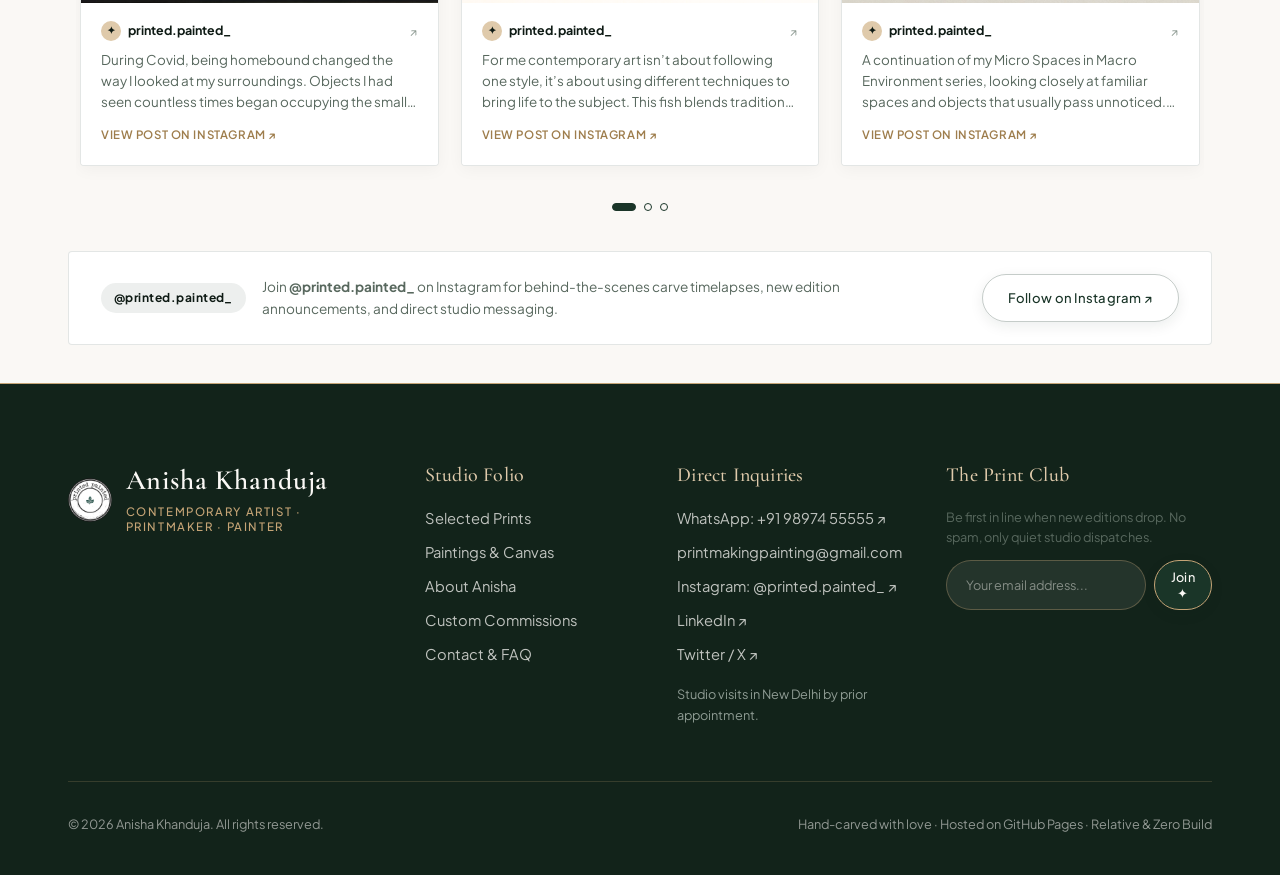
==== commit b02f16ce: "Update cyanotype editions with 7 new high-resolution images" ====
--- a/about/index.html
+++ b/about/index.html
@@ -194,7 +194,7 @@
               <span class="about-practice-label">Ordinary Objects 1 · Linocut on Paper</span>
             </div>
             <div class="about-practice-frame">
-              <img src="../assets/img/prints/cyanotype-circle.png" alt="Cyanotype Print by Anisha Khanduja — Circle" width="1386" height="1600" loading="lazy">
+              <img src="../assets/img/prints/cyanotype-circle.png" alt="Cyanotype Print by Anisha Khanduja — Circle" width="1842" height="1921" loading="lazy">
               <span class="about-practice-label">Circle · Cyanotype Sun Print</span>
             </div>
           </div>
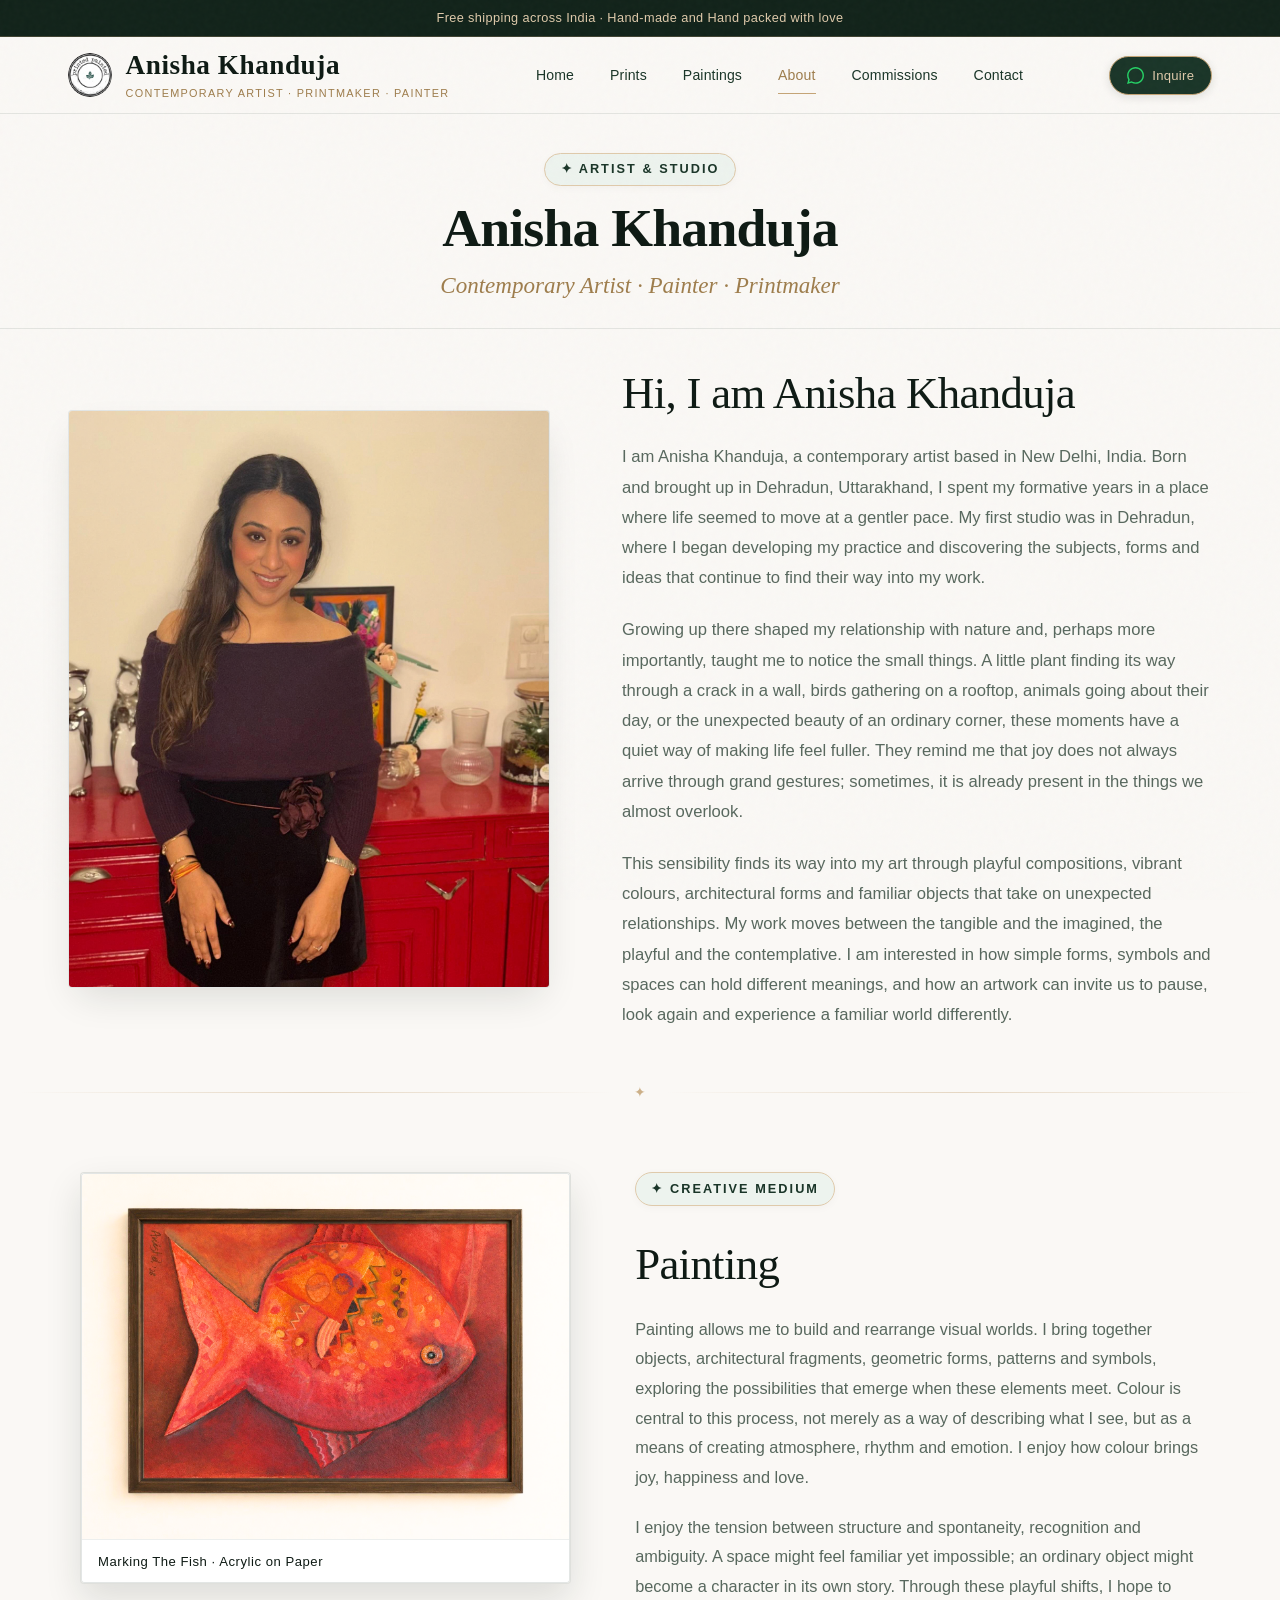
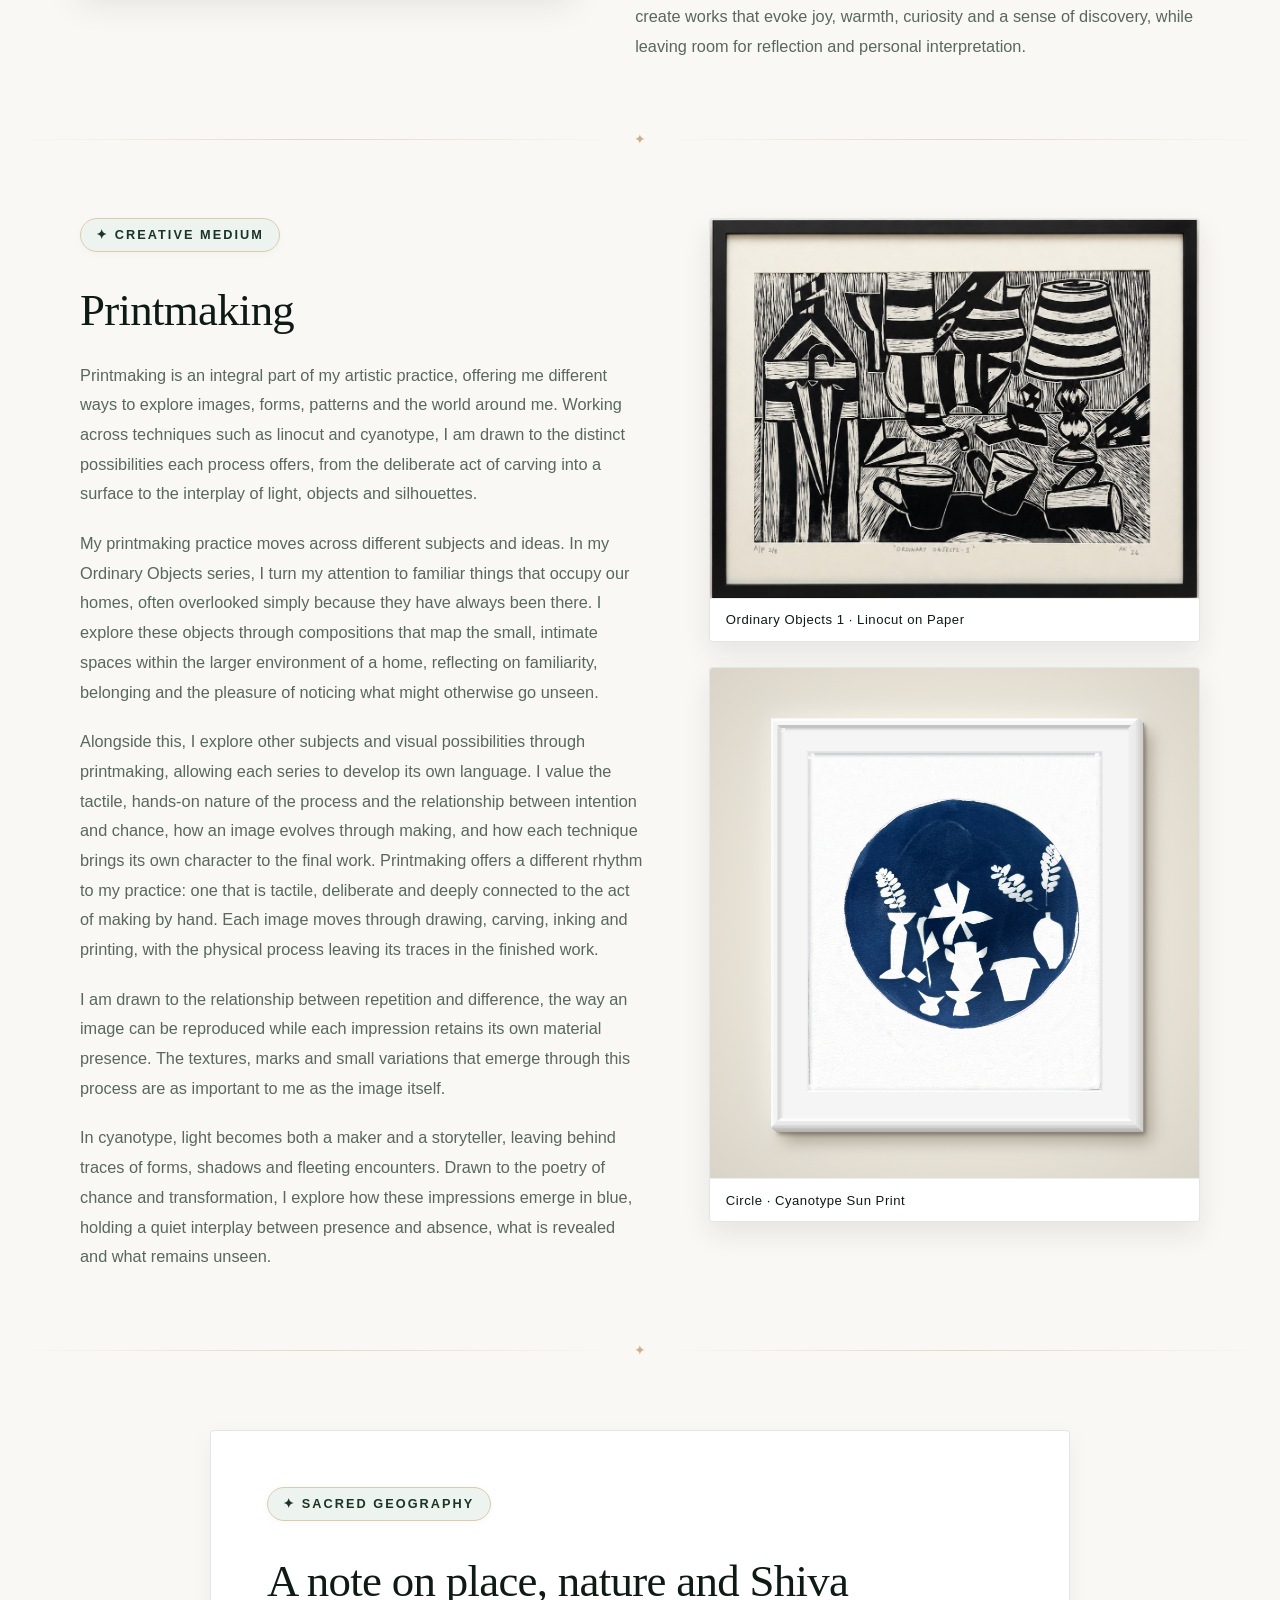
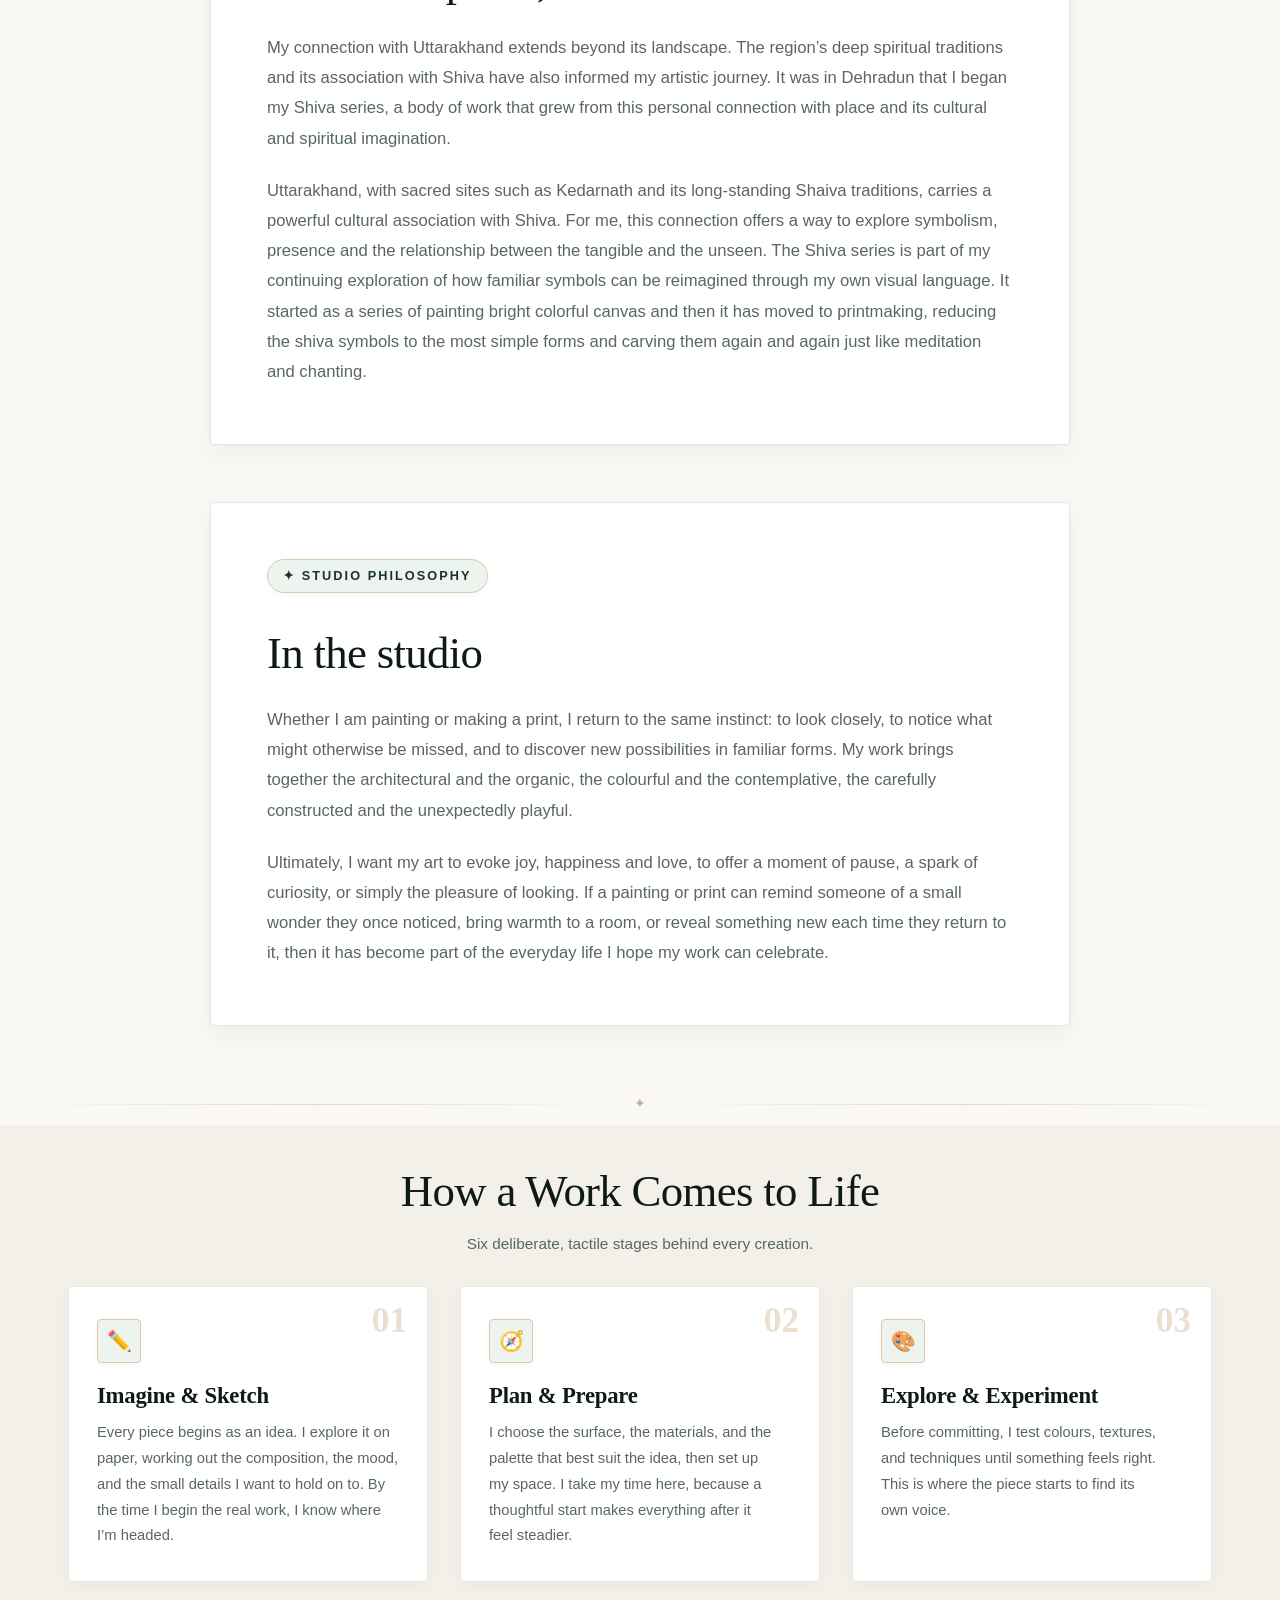
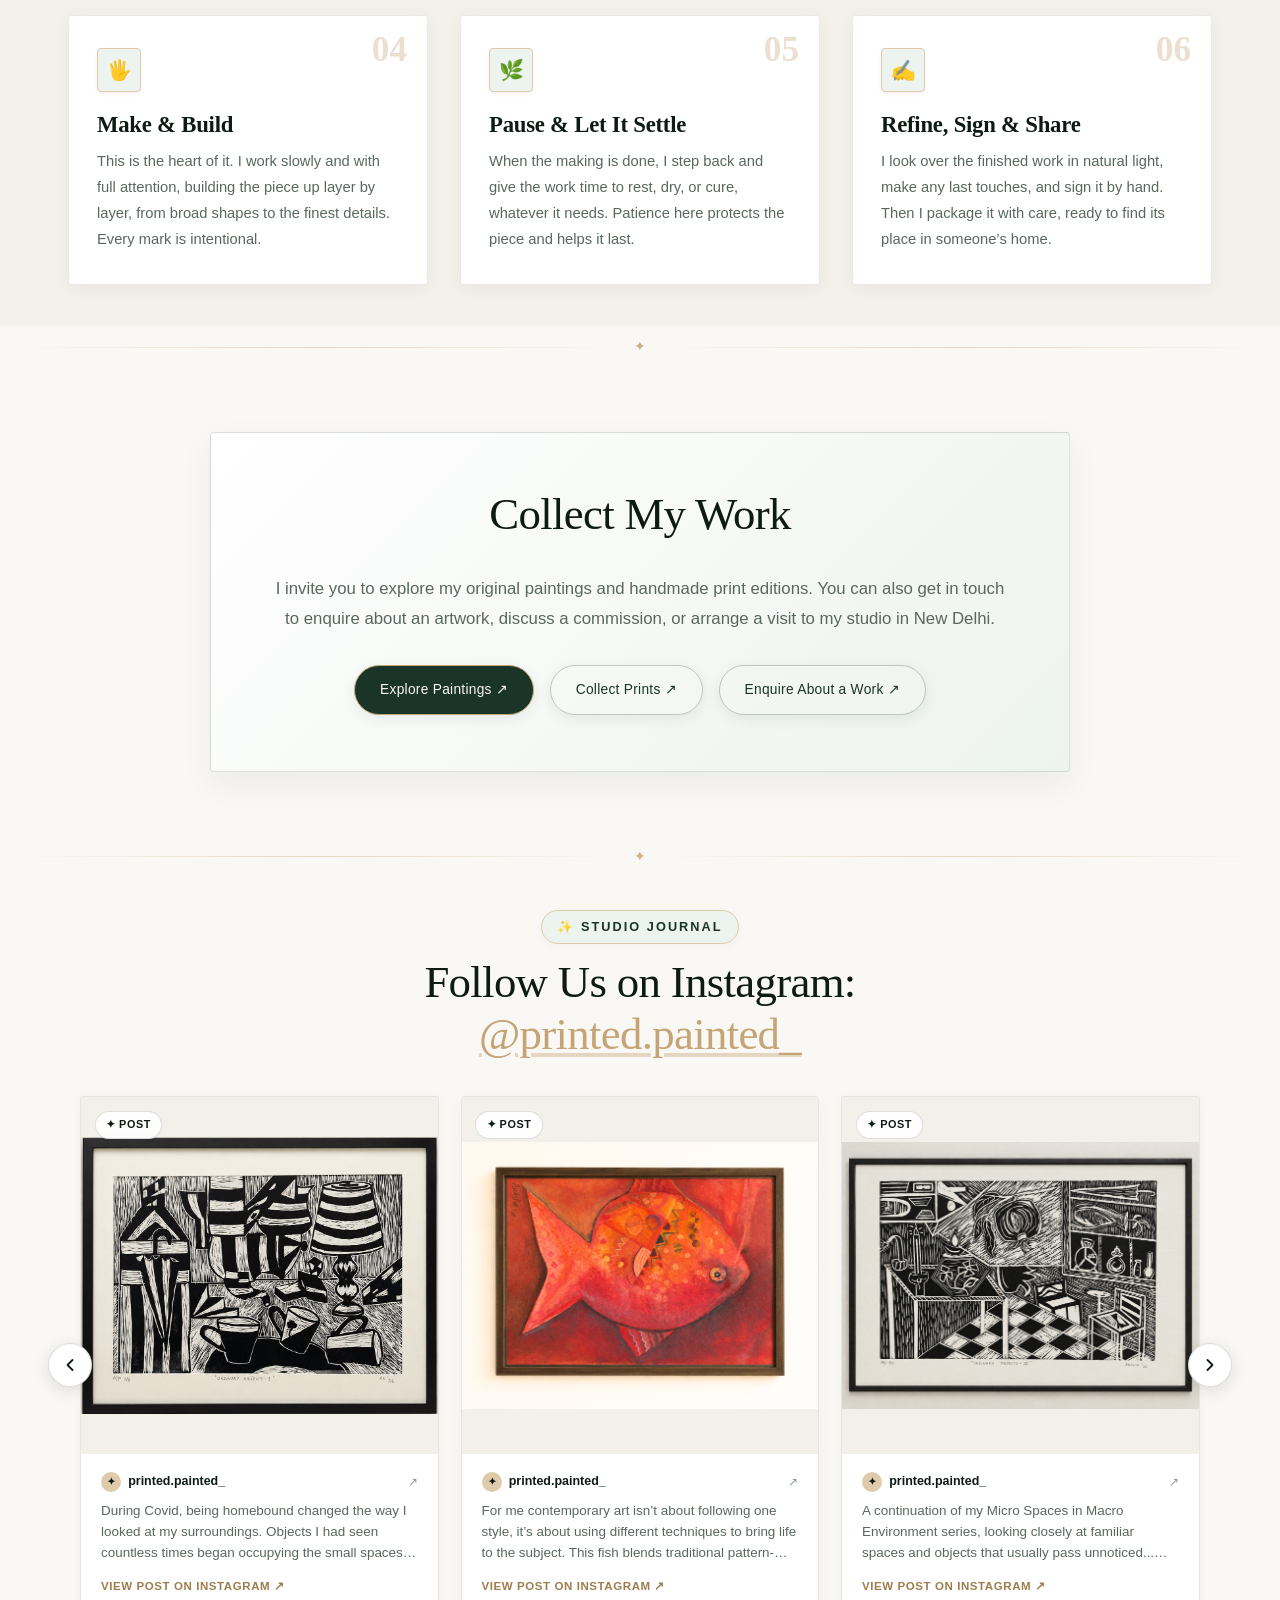
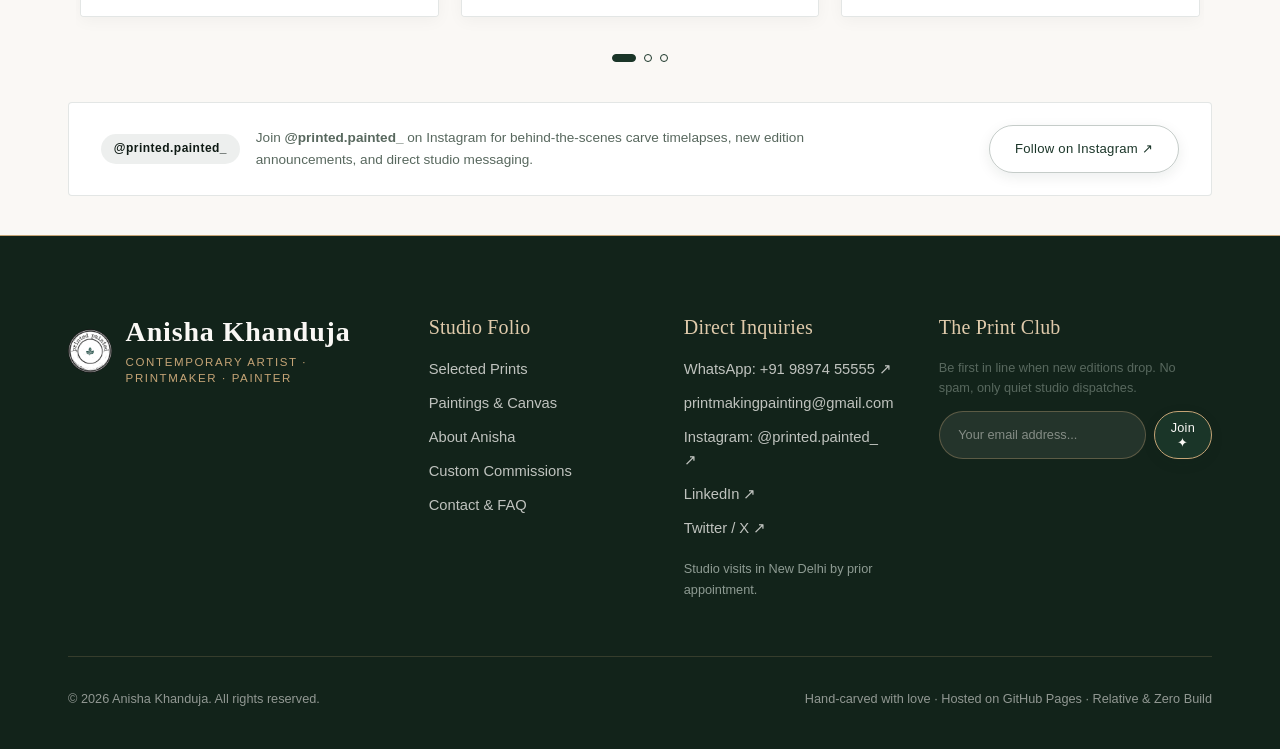
==== commit af25f85c: "Security audit: add security directives & CSP, sanitize cart XSS, untrack internal files, add _heade" ====
--- a/about/index.html
+++ b/about/index.html
@@ -3,6 +3,13 @@
 <head>
   <meta charset="UTF-8">
   <meta name="viewport" content="width=device-width, initial-scale=1.0">
+
+  <!-- Security Directives -->
+  <meta http-equiv="X-Content-Type-Options" content="nosniff">
+  <meta name="referrer" content="strict-origin-when-cross-origin">
+  <meta http-equiv="Permissions-Policy" content="camera=(), microphone=(), geolocation=()">
+  <meta http-equiv="Content-Security-Policy" content="default-src 'self'; script-src 'self' 'unsafe-inline'; style-src 'self' 'unsafe-inline' https://fonts.googleapis.com; font-src 'self' https://fonts.gstatic.com data:; img-src 'self' data: https:; connect-src 'self' https://formsubmit.co; base-uri 'self'; form-action 'self' https://formsubmit.co;">
+
   <title>About Anisha Khanduja — Contemporary Artist · Printmaker · Painter</title>
   <meta name="description" content="Biography, craft philosophy, and step-by-step studio printmaking process of contemporary artist and printmaker Anisha Khanduja in New Delhi, India.">
   <meta name="author" content="Anisha Khanduja">
--- a/css/components.css
+++ b/css/components.css
@@ -1833,6 +1833,7 @@
   margin-bottom: 1.5rem;
   padding-bottom: 1.25rem;
   border-bottom: var(--border-wobbly-line);
+  white-space: pre-line;
 }
 
 .modal-specs-list {
@@ -2458,14 +2459,13 @@
 .about-practice-media img {
   width: 100%;
   height: auto;
-  aspect-ratio: 4 / 3;
-  object-fit: cover;
+  object-fit: contain;
   display: block;
   transition: transform 0.6s cubic-bezier(0.2, 0.8, 0.2, 1);
 }
 
 .about-practice-media:hover img {
-  transform: scale(1.03);
+  transform: scale(1.02);
 }
 
 /* Two-image stack to balance long printmaking text */
@@ -2493,8 +2493,7 @@
 .about-practice-frame img {
   width: 100%;
   height: auto;
-  aspect-ratio: 4 / 3;
-  object-fit: cover;
+  object-fit: contain;
   display: block;
   transition: transform 0.6s cubic-bezier(0.2, 0.8, 0.2, 1);
 }
@@ -2812,19 +2811,22 @@
   width: 100%;
   aspect-ratio: 1 / 1;
   overflow: hidden;
-  background-color: #f2efe9;
+  background-color: var(--surface-subtle, #f2efe9);
+  display: flex;
+  align-items: center;
+  justify-content: center;
 }
 
 .insta-slide-media img {
   width: 100%;
   height: 100%;
-  object-fit: cover;
+  object-fit: contain;
   display: block;
   transition: transform 0.6s cubic-bezier(0.2, 0.8, 0.2, 1);
 }
 
 .insta-slide-card:hover .insta-slide-media img {
-  transform: scale(1.05);
+  transform: scale(1.03);
 }
 
 /* Instagram badges */
